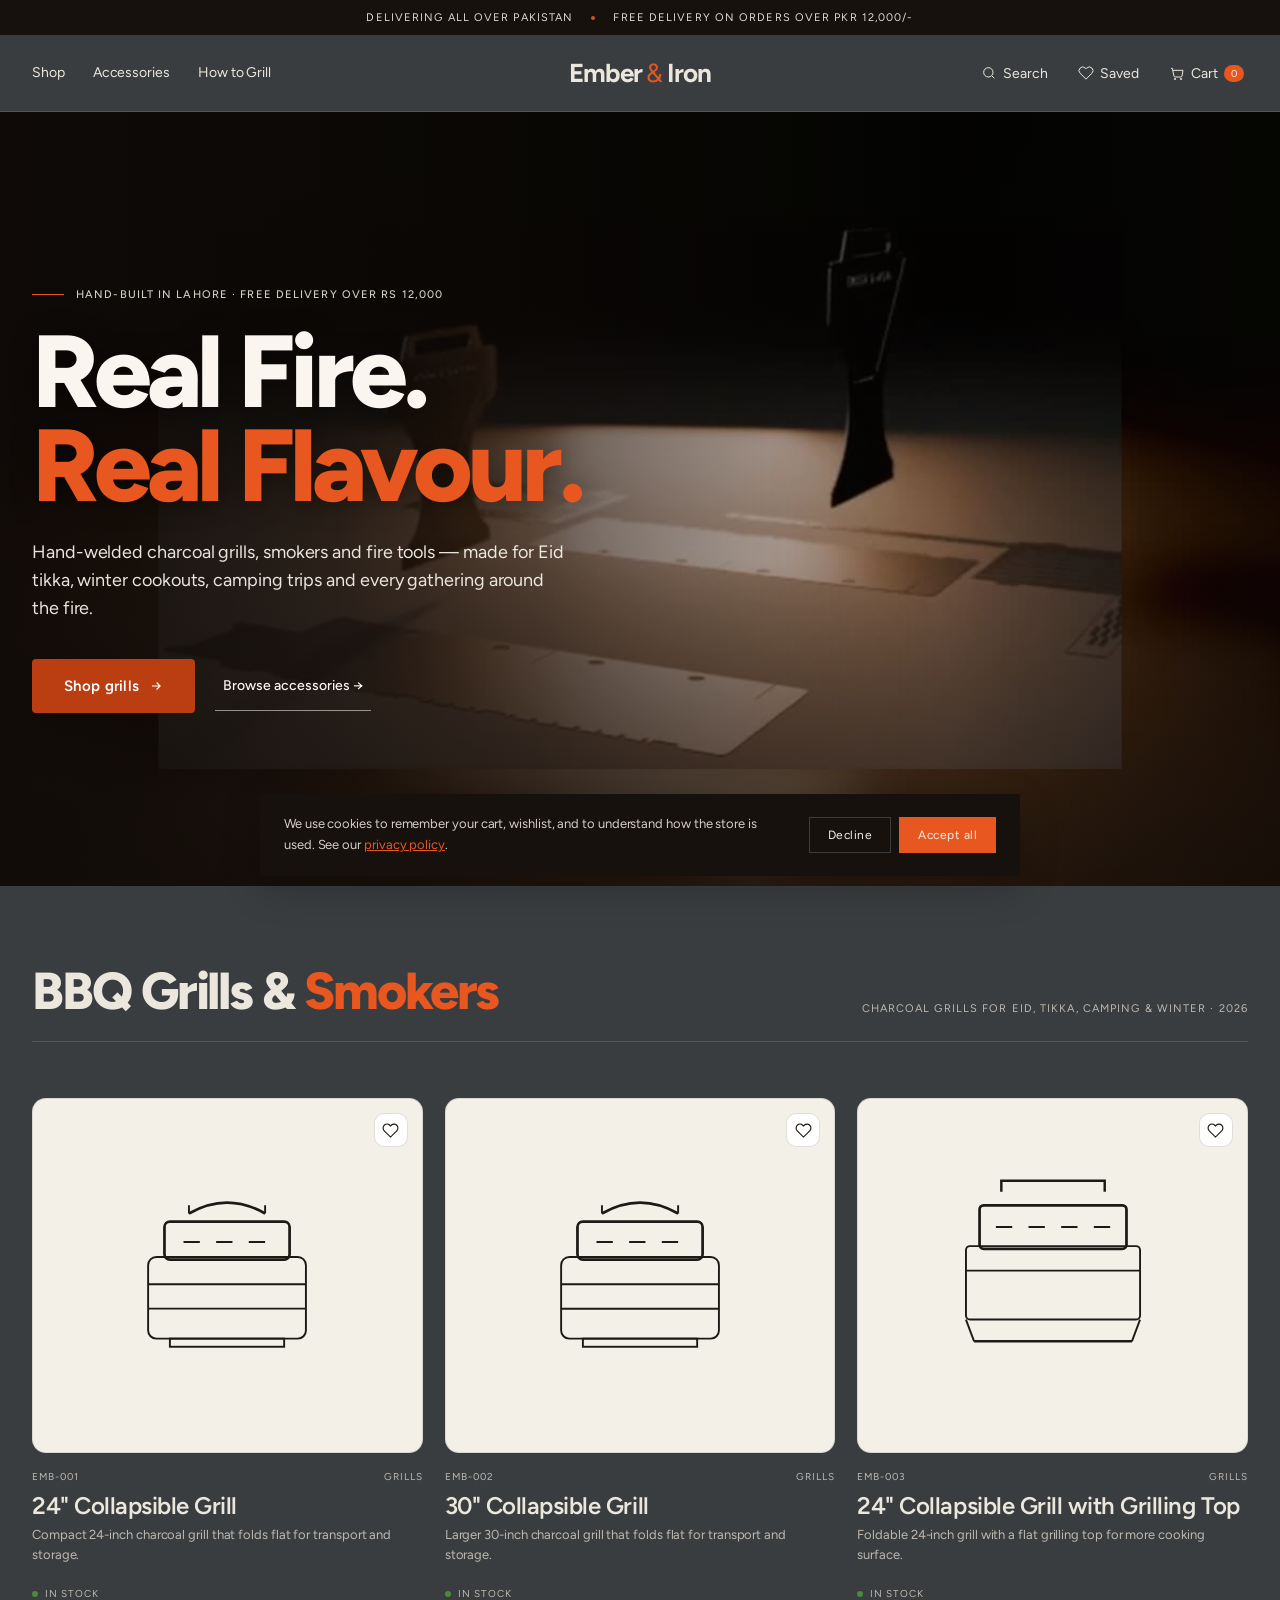
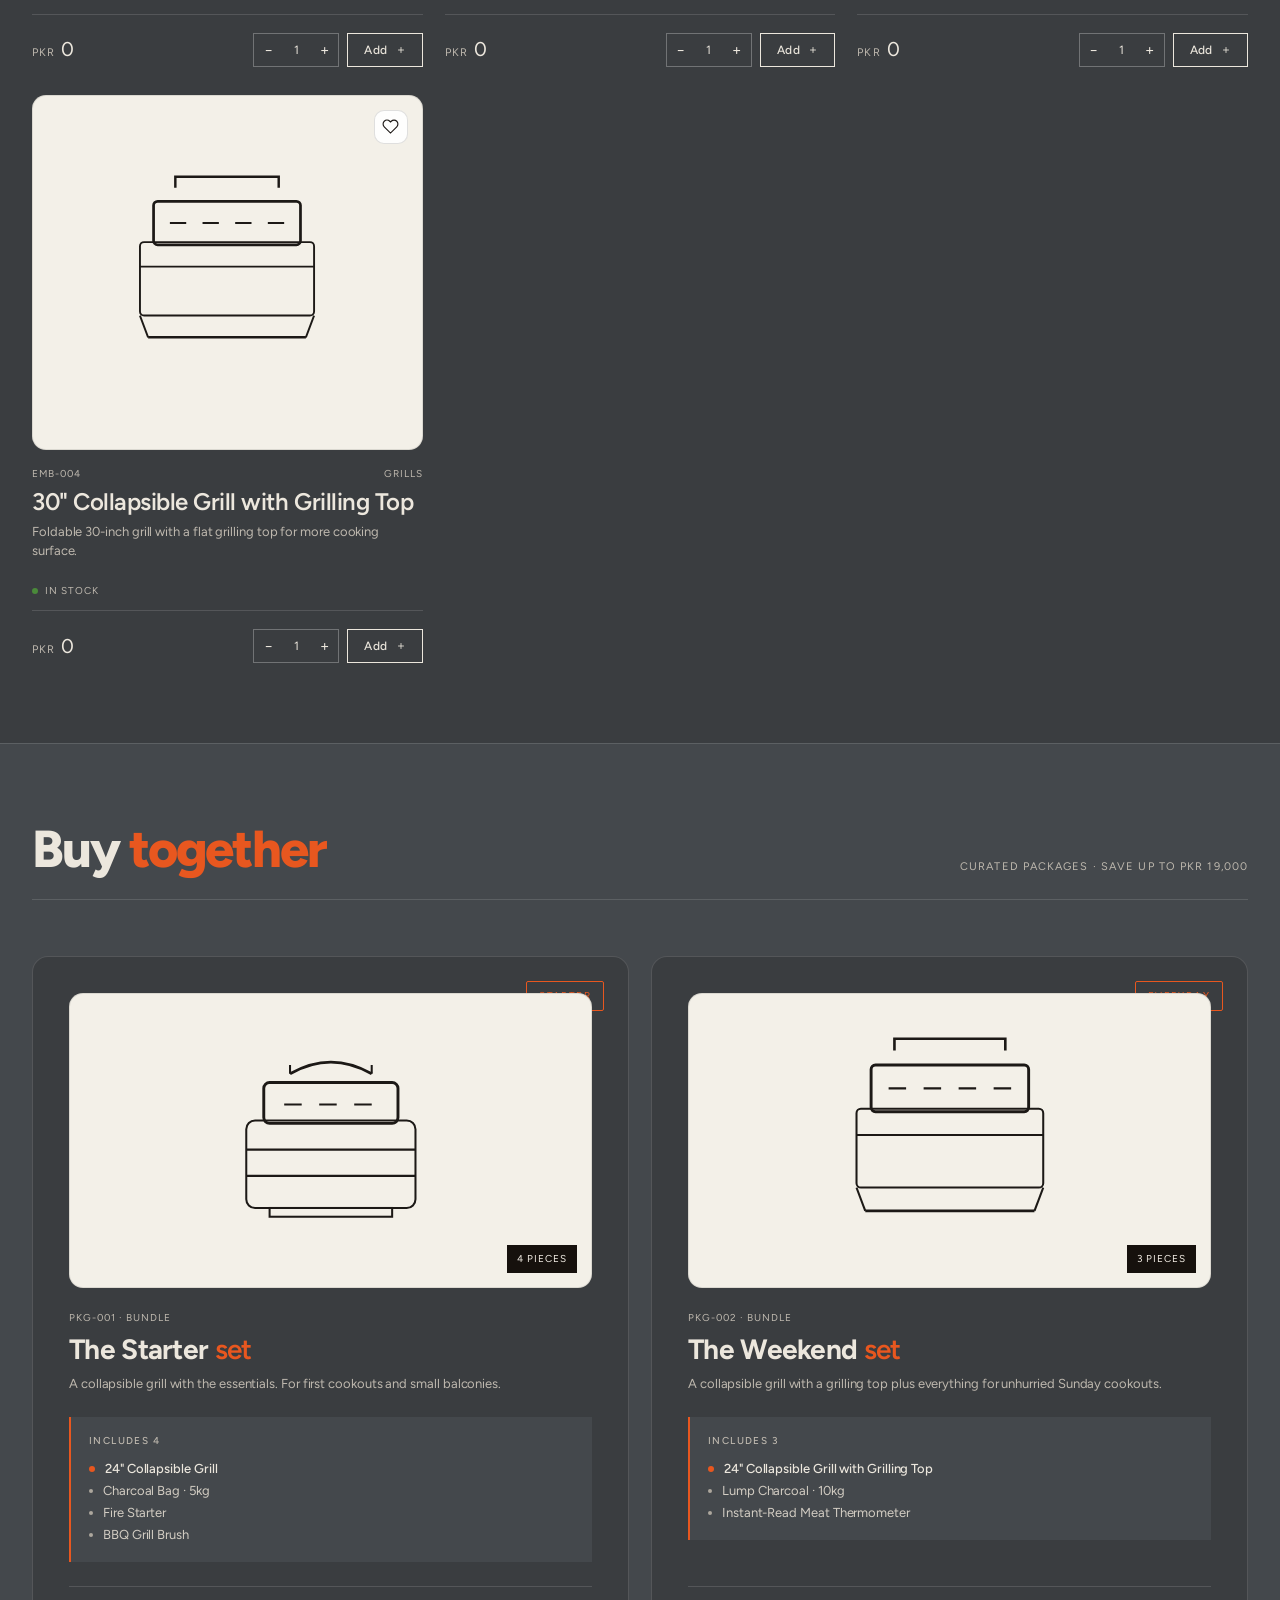
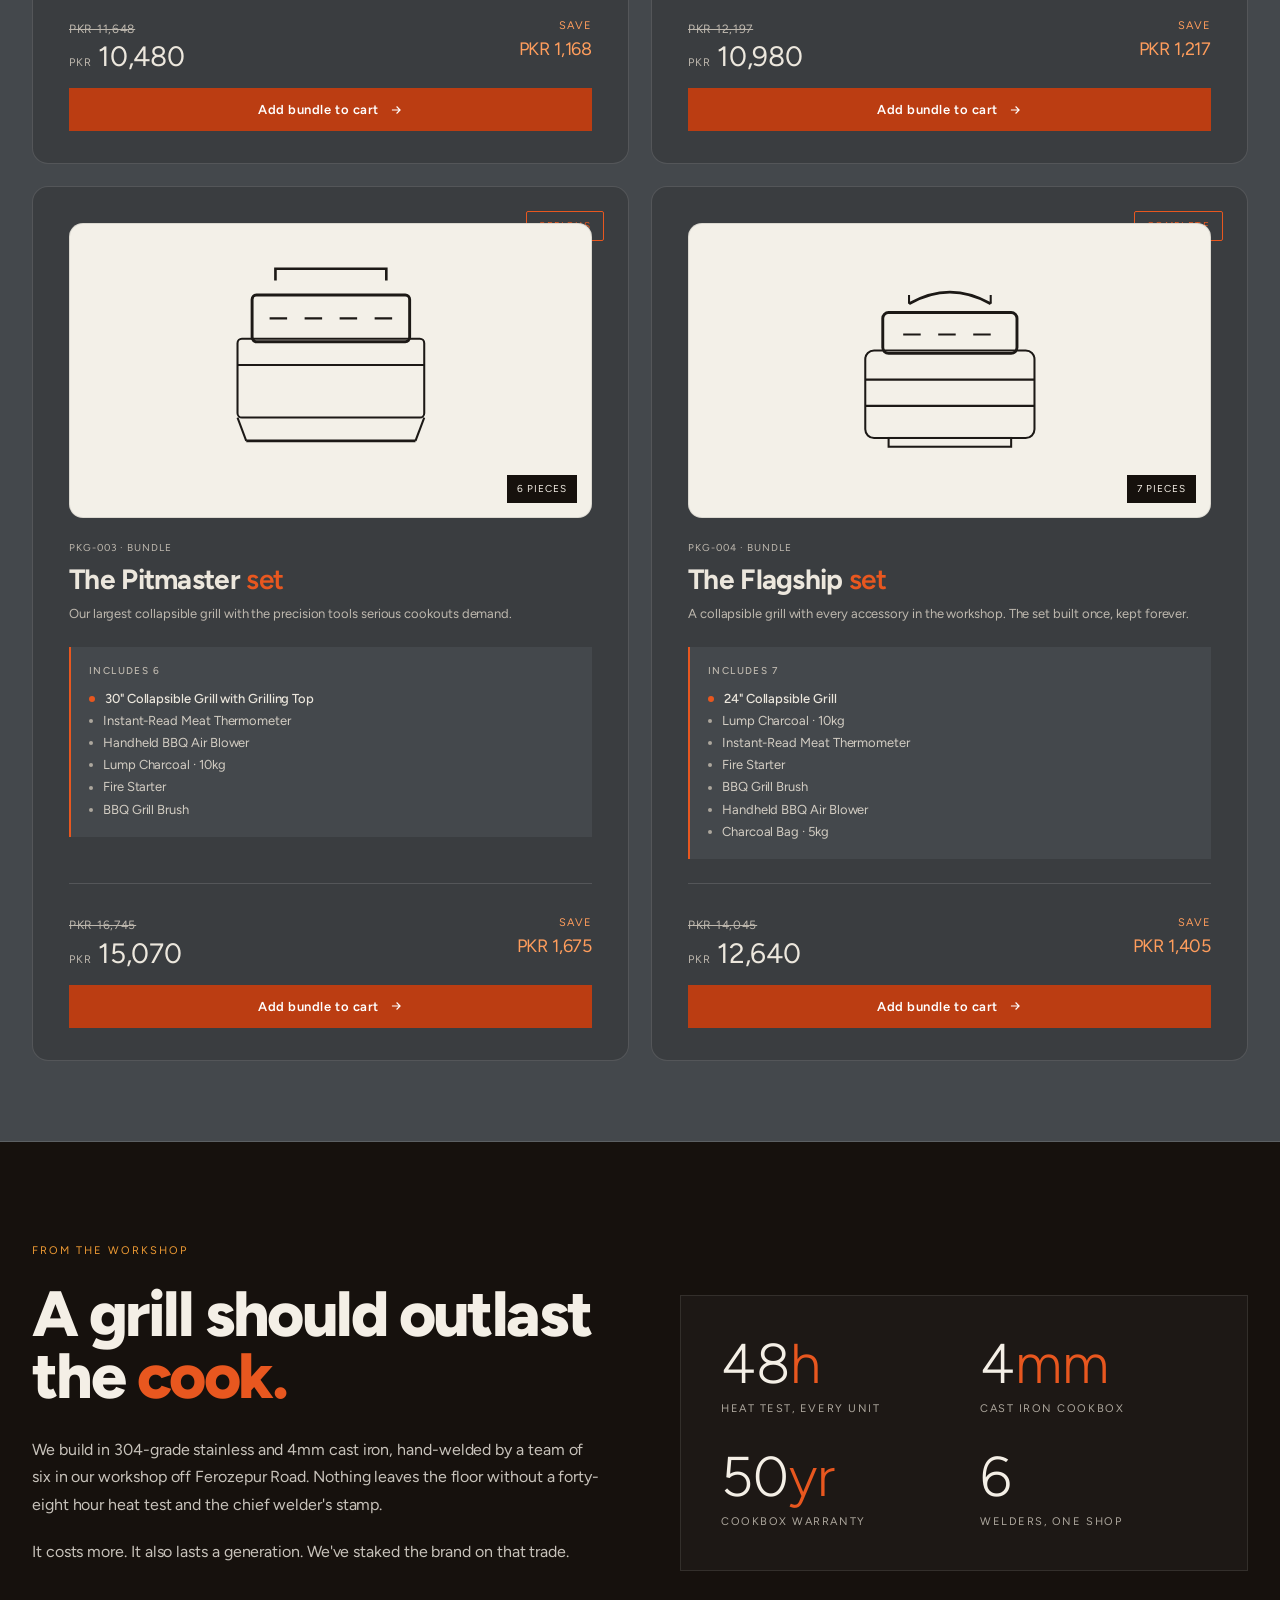
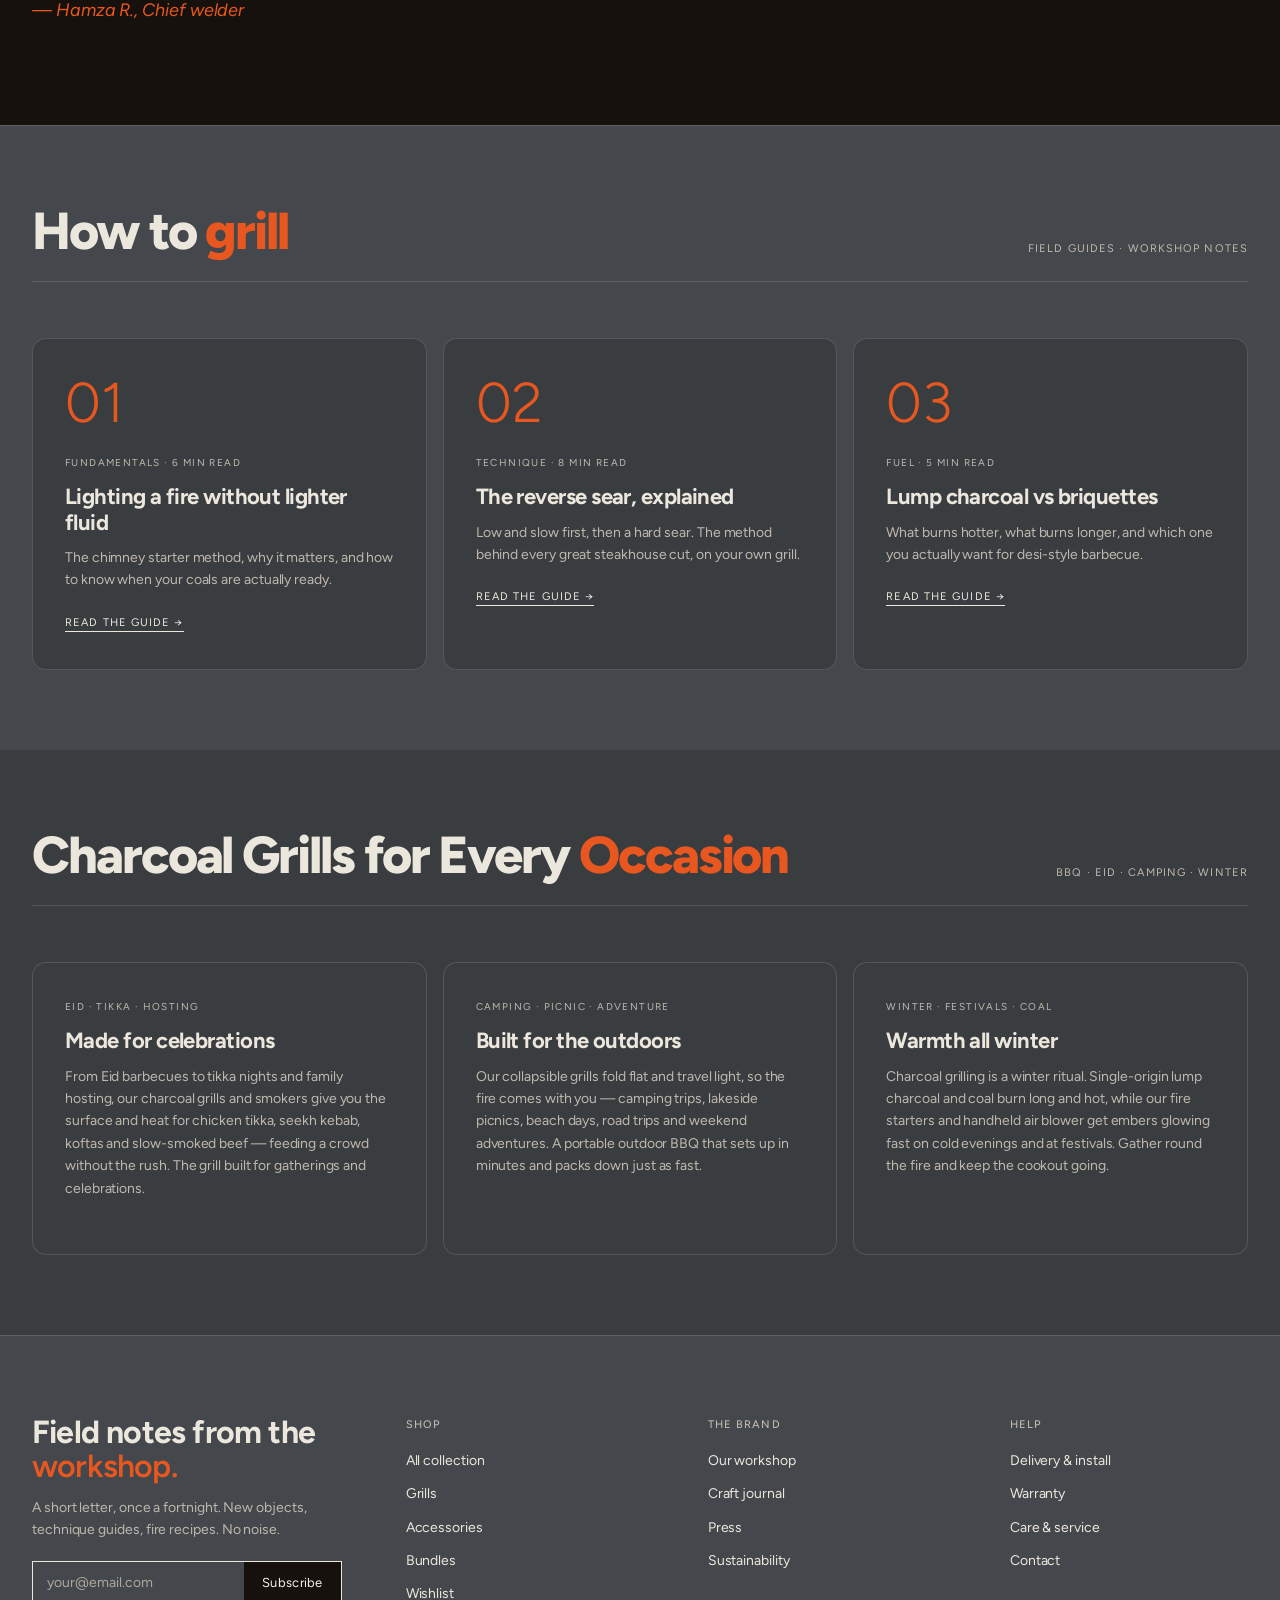
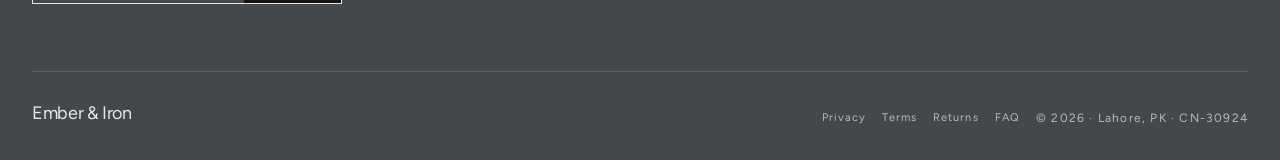
==== index.html @ 0fe7caa7 "Product gallery + motion layer: hero ember drift, scroll reveals, PDP multi-photo swipe/nav Mirrors " ====
<!DOCTYPE html>
<!-- ============================================================ -->
<!-- Ember & Iron storefront — VERSION 2  (active development)     -->
<!-- Version 1 frozen snapshot archived in /version-1/            -->
<!-- ============================================================ -->
<html lang="en">
<head>
<meta charset="UTF-8">
<meta name="viewport" content="width=device-width, initial-scale=1.0">
<title>BBQ Grills, Smokers & Charcoal in Pakistan | Ember &amp; Iron</title>
<meta name="description" content="Shop hand-built BBQ grills, smokers, charcoal and fire tools in Pakistan. Perfect for Eid tikka, chicken BBQ, winter cookouts, camping, picnics, festivals and outdoor hosting. Free delivery over Rs 12,000.">
<meta name="keywords" content="BBQ grills Pakistan, charcoal grill, smokers, coal, camping grill, outdoor cooking, picnic BBQ, adventure, Eid BBQ, chicken tikka grill, festival grill, celebrations, hosting, winter BBQ, portable collapsible grill, fire tools, grilling accessories, fire starter, lump charcoal">
<meta name="robots" content="index, follow, max-image-preview:large, max-snippet:-1">
<meta name="geo.region" content="PK">
<meta name="geo.placename" content="Lahore, Karachi, Islamabad">
<meta name="theme-color" content="#D64E1E">
<link rel="canonical" href="https://emberandiron.pk/">

<!-- Open Graph / Facebook -->
<meta property="og:type" content="website">
<meta property="og:site_name" content="Ember & Iron">
<meta property="og:title" content="BBQ Grills, Smokers &amp; Charcoal in Pakistan | Ember &amp; Iron">
<meta property="og:description" content="Hand-built BBQ grills, smokers & charcoal for Eid tikka, camping, picnics, winter cookouts and outdoor hosting across Pakistan.">
<meta property="og:url" content="https://emberandiron.pk/">
<meta property="og:locale" content="en_PK">
<meta property="og:image" content="https://emberandiron.pk/og-image.jpg">

<!-- Twitter -->
<meta name="twitter:card" content="summary_large_image">
<meta name="twitter:title" content="BBQ Grills, Smokers &amp; Charcoal — Ember &amp; Iron Pakistan">
<meta name="twitter:description" content="Charcoal grills, smokers & fire tools for Eid, tikka, camping, picnics & winter BBQ. Free delivery over Rs 12,000.">
<meta name="twitter:image" content="https://emberandiron.pk/og-image.jpg">

<!-- Favicon (inline SVG flame mark) -->
<link rel="icon" type="image/svg+xml" href="data:image/svg+xml;utf8,<svg xmlns='http://www.w3.org/2000/svg' viewBox='0 0 32 32'><rect width='32' height='32' fill='%231C1714'/><path d='M16 5 C 12 11 10 14 10 18 a 6 6 0 0 0 12 0 c 0 -3 -2 -6 -6 -13 z' fill='%23D64E1E'/><circle cx='16' cy='20' r='2.4' fill='%23F7F2E9'/></svg>">

<!-- Structured data: Organization/Store + WebSite + Product catalog + FAQ -->
<script type="application/ld+json">
{
  "@context": "https://schema.org",
  "@graph": [
    {
      "@type": [
        "Organization",
        "Store"
      ],
      "@id": "https://emberandiron.pk/#org",
      "name": "Ember & Iron",
      "url": "https://emberandiron.pk/",
      "logo": "https://emberandiron.pk/logo.png",
      "image": "https://emberandiron.pk/og-image.jpg",
      "description": "Hand-built BBQ grills, smokers, charcoal and fire tools for Eid tikka, camping, picnics, winter cookouts and outdoor hosting across Pakistan.",
      "slogan": "Fire, built for generations.",
      "address": {
        "@type": "PostalAddress",
        "addressLocality": "Lahore",
        "addressRegion": "Punjab",
        "addressCountry": "PK"
      },
      "areaServed": [
        {
          "@type": "Country",
          "name": "Pakistan"
        },
        {
          "@type": "City",
          "name": "Lahore"
        },
        {
          "@type": "City",
          "name": "Karachi"
        },
        {
          "@type": "City",
          "name": "Islamabad"
        }
      ],
      "knowsAbout": [
        "BBQ grills",
        "charcoal",
        "smokers",
        "camping",
        "outdoor cooking",
        "picnic",
        "Eid",
        "tikka",
        "chicken BBQ",
        "winter grilling",
        "fire tools"
      ],
      "contactPoint": {
        "@type": "ContactPoint",
        "contactType": "customer service",
        "areaServed": "PK",
        "availableLanguage": [
          "en",
          "ur"
        ],
        "email": "hello@emberandiron.pk"
      },
      "sameAs": [
        "https://www.instagram.com/emberandiron",
        "https://www.facebook.com/emberandiron"
      ]
    },
    {
      "@type": "WebSite",
      "@id": "https://emberandiron.pk/#website",
      "url": "https://emberandiron.pk/",
      "name": "Ember & Iron",
      "description": "BBQ grills, smokers, charcoal and grilling accessories in Pakistan.",
      "inLanguage": "en-PK",
      "publisher": {
        "@id": "https://emberandiron.pk/#org"
      },
      "potentialAction": {
        "@type": "SearchAction",
        "target": "https://emberandiron.pk/?q={search_term_string}",
        "query-input": "required name=search_term_string"
      }
    },
    {
      "@type": "ItemList",
      "@id": "https://emberandiron.pk/#catalog",
      "name": "BBQ Grills, Smokers & Charcoal Accessories",
      "numberOfItems": 11,
      "itemListElement": [
        {
          "@type": "ListItem",
          "position": 1,
          "item": {
            "@type": "Product",
            "@id": "https://emberandiron.pk/products/24-collapsible-grill#product",
            "name": "24\" Collapsible Grill",
            "sku": "EMB-001",
            "description": "Built for weekends that start with charcoal and end with stories. The 24\" Collapsible Grill is the most portable grill in the Ember & Iron collection.",
            "brand": {
              "@type": "Brand",
              "name": "Ember & Iron"
            },
            "category": "BBQ Grills",
            "url": "https://emberandiron.pk/products/24-collapsible-grill",
            "offers": {
              "@type": "Offer",
              "price": "8499",
              "priceCurrency": "PKR",
              "availability": "https://schema.org/InStock",
              "itemCondition": "https://schema.org/NewCondition",
              "url": "https://emberandiron.pk/products/24-collapsible-grill"
            }
          }
        },
        {
          "@type": "ListItem",
          "position": 2,
          "item": {
            "@type": "Product",
            "@id": "https://emberandiron.pk/products/30-collapsible-grill#product",
            "name": "30\" Collapsible Grill",
            "sku": "EMB-002",
            "description": "The 30\" Collapsible Grill offers the same workshop-built durability as our compact model, with a larger cooking surface designed for family gatherings, rooftop cookouts, and Eid celebrations.",
            "brand": {
              "@type": "Brand",
              "name": "Ember & Iron"
            },
            "category": "BBQ Grills",
            "url": "https://emberandiron.pk/products/30-collapsible-grill",
            "offers": {
              "@type": "Offer",
              "price": "9999",
              "priceCurrency": "PKR",
              "availability": "https://schema.org/InStock",
              "itemCondition": "https://schema.org/NewCondition",
              "url": "https://emberandiron.pk/products/30-collapsible-grill"
            }
          }
        },
        {
          "@type": "ListItem",
          "position": 3,
          "item": {
            "@type": "Product",
            "@id": "https://emberandiron.pk/products/24-collapsible-grill-with-grilling-top#product",
            "name": "24\" Collapsible Grill with Grilling Top",
            "sku": "EMB-003",
            "description": "The versatility of a grill. The functionality of a steel griddle. Designed for cooks who want more than traditional grilling, the 24\" Collapsible Grill with Grilling Top replaces the standard grate with a solid steel cooking surface that unlocks a wider range of outdoor cooking p…",
            "brand": {
              "@type": "Brand",
              "name": "Ember & Iron"
            },
            "category": "BBQ Grills",
            "url": "https://emberandiron.pk/products/24-collapsible-grill-with-grilling-top",
            "offers": {
              "@type": "Offer",
              "price": "10999",
              "priceCurrency": "PKR",
              "availability": "https://schema.org/InStock",
              "itemCondition": "https://schema.org/NewCondition",
              "url": "https://emberandiron.pk/products/24-collapsible-grill-with-grilling-top"
            }
          }
        },
        {
          "@type": "ListItem",
          "position": 4,
          "item": {
            "@type": "Product",
            "@id": "https://emberandiron.pk/products/30-collapsible-grill-with-grilling-top#product",
            "name": "30\" Collapsible Grill with Grilling Top",
            "sku": "EMB-004",
            "description": "he 30\" Collapsible Grill with Grilling Top combines a generous cooking surface with the versatility of a full steel griddle, making it the ultimate choice for serious hosts and outdoor cooks.",
            "brand": {
              "@type": "Brand",
              "name": "Ember & Iron"
            },
            "category": "BBQ Grills",
            "url": "https://emberandiron.pk/products/30-collapsible-grill-with-grilling-top",
            "offers": {
              "@type": "Offer",
              "price": "12999",
              "priceCurrency": "PKR",
              "availability": "https://schema.org/InStock",
              "itemCondition": "https://schema.org/NewCondition",
              "url": "https://emberandiron.pk/products/30-collapsible-grill-with-grilling-top"
            }
          }
        },
        {
          "@type": "ListItem",
          "position": 5,
          "item": {
            "@type": "Product",
            "@id": "https://emberandiron.pk/products/lump-charcoal-10kg#product",
            "name": "Lump Charcoal · 5kg",
            "sku": "EMB-010",
            "description": "Ember & Iron Lump Charcoal is selected for cooks who care about heat, control, and flavour. It lights reliably, burns cleanly, and delivers the steady, high-heat performance serious grilling needs. No fillers. No unnecessary additives.",
            "brand": {
              "@type": "Brand",
              "name": "Ember & Iron"
            },
            "category": "BBQ Accessories",
            "image": "https://cdn.shopify.com/s/files/1/0832/3498/0059/files/9228085797105354232_677cdeaf-91f3-4c16-8044-0c16a4dc661f.jpg?v=1780958038",
            "url": "https://emberandiron.pk/products/lump-charcoal-10kg",
            "offers": {
              "@type": "Offer",
              "price": "499",
              "priceCurrency": "PKR",
              "availability": "https://schema.org/InStock",
              "itemCondition": "https://schema.org/NewCondition",
              "url": "https://emberandiron.pk/products/lump-charcoal-10kg"
            }
          }
        },
        {
          "@type": "ListItem",
          "position": 6,
          "item": {
            "@type": "Product",
            "@id": "https://emberandiron.pk/products/instant-read-meat-thermometer#product",
            "name": "Instant-Read Meat Thermometer",
            "sku": "EMB-011",
            "description": "he Ember & Iron Instant-Read Meat Thermometer gives you fast, accurate temperature readings so you can cook with confidence. From juicy chicken to perfectly done steaks and kebabs, it helps you control doneness without cutting into the food or losing heat from the grill.",
            "brand": {
              "@type": "Brand",
              "name": "Ember & Iron"
            },
            "category": "BBQ Accessories",
            "image": "https://cdn.shopify.com/s/files/1/0832/3498/0059/files/zeeshan-local-electronics-kitchen-home-appliances-kitchen-appliances-digital-meat-thermometer-7054415593601_1024x_5d989b00-417c-447a-89f8-45e366c4a8cd.webp?v=1780957836",
            "url": "https://emberandiron.pk/products/instant-read-meat-thermometer",
            "offers": {
              "@type": "Offer",
              "price": "699",
              "priceCurrency": "PKR",
              "availability": "https://schema.org/InStock",
              "itemCondition": "https://schema.org/NewCondition",
              "url": "https://emberandiron.pk/products/instant-read-meat-thermometer"
            }
          }
        },
        {
          "@type": "ListItem",
          "position": 7,
          "item": {
            "@type": "Product",
            "@id": "https://emberandiron.pk/products/fire-starter#product",
            "name": "Fire Starter",
            "sku": "EMB-013",
            "description": "Natural wood-wool and wax fire-starter cubes.",
            "brand": {
              "@type": "Brand",
              "name": "Ember & Iron"
            },
            "category": "BBQ Accessories",
            "url": "https://emberandiron.pk/products/fire-starter",
            "offers": {
              "@type": "Offer",
              "price": "850",
              "priceCurrency": "PKR",
              "availability": "https://schema.org/InStock",
              "itemCondition": "https://schema.org/NewCondition",
              "url": "https://emberandiron.pk/products/fire-starter"
            }
          }
        },
        {
          "@type": "ListItem",
          "position": 8,
          "item": {
            "@type": "Product",
            "@id": "https://emberandiron.pk/products/bbq-grill-brush#product",
            "name": "BBQ Grill Brush",
            "sku": "EMB-016",
            "description": "The Ember & Iron BBQ Grill Brush is made for cooks who like to keep flavour moving across the grill. Its cotton head soaks oil well, while the wooden handle gives you a comfortable, practical grip during longer cooking sessions.",
            "brand": {
              "@type": "Brand",
              "name": "Ember & Iron"
            },
            "category": "BBQ Accessories",
            "image": "https://cdn.shopify.com/s/files/1/0832/3498/0059/files/images.jpg?v=1780957407",
            "url": "https://emberandiron.pk/products/bbq-grill-brush",
            "offers": {
              "@type": "Offer",
              "price": "499",
              "priceCurrency": "PKR",
              "availability": "https://schema.org/InStock",
              "itemCondition": "https://schema.org/NewCondition",
              "url": "https://emberandiron.pk/products/bbq-grill-brush"
            }
          }
        },
        {
          "@type": "ListItem",
          "position": 9,
          "item": {
            "@type": "Product",
            "@id": "https://emberandiron.pk/products/handheld-bbq-air-blower#product",
            "name": "Handheld BBQ Air Blower",
            "sku": "EMB-018",
            "description": "The Ember & Iron Handheld BBQ Air Blower is a simple but highly useful tool for charcoal cooking. It helps increase airflow where you need it, making it easier to build heat, revive embers, and maintain a stronger fire during the cook.",
            "brand": {
              "@type": "Brand",
              "name": "Ember & Iron"
            },
            "category": "BBQ Accessories",
            "image": "https://cdn.shopify.com/s/files/1/0832/3498/0059/files/download_5.jpg?v=1780957074",
            "url": "https://emberandiron.pk/products/handheld-bbq-air-blower",
            "offers": {
              "@type": "Offer",
              "price": "1199",
              "priceCurrency": "PKR",
              "availability": "https://schema.org/InStock",
              "itemCondition": "https://schema.org/NewCondition",
              "url": "https://emberandiron.pk/products/handheld-bbq-air-blower"
            }
          }
        },
        {
          "@type": "ListItem",
          "position": 10,
          "item": {
            "@type": "Product",
            "@id": "https://emberandiron.pk/products/charcoal-bag-5kg#product",
            "name": "Charcoal Bag · 1.5kg",
            "sku": "EMB-019",
            "description": "Ember & Iron Lump Charcoal is selected for cooks who care about heat, control, and flavour. It lights reliably, burns cleanly, and delivers the steady, high-heat performance serious grilling needs. No fillers. No unnecessary additives.",
            "brand": {
              "@type": "Brand",
              "name": "Ember & Iron"
            },
            "category": "BBQ Accessories",
            "image": "https://cdn.shopify.com/s/files/1/0832/3498/0059/files/9228085797105354232.jpg?v=1780953269",
            "url": "https://emberandiron.pk/products/charcoal-bag-5kg",
            "offers": {
              "@type": "Offer",
              "price": "1800",
              "priceCurrency": "PKR",
              "availability": "https://schema.org/InStock",
              "itemCondition": "https://schema.org/NewCondition",
              "url": "https://emberandiron.pk/products/charcoal-bag-5kg"
            }
          }
        },
        {
          "@type": "ListItem",
          "position": 11,
          "item": {
            "@type": "Product",
            "@id": "https://emberandiron.pk/products/brass-cleaning-brush#product",
            "name": "Brass Cleaning Brush",
            "sku": "EMB-020",
            "description": "Solid brass-bristle brush for deep-cleaning grates, burners and cast iron.",
            "brand": {
              "@type": "Brand",
              "name": "Ember & Iron"
            },
            "category": "BBQ Accessories",
            "image": "https://cdn.shopify.com/s/files/1/0832/3498/0059/files/image.avif?v=1780952257",
            "url": "https://emberandiron.pk/products/brass-cleaning-brush",
            "offers": {
              "@type": "Offer",
              "price": "1800",
              "priceCurrency": "PKR",
              "availability": "https://schema.org/InStock",
              "itemCondition": "https://schema.org/NewCondition",
              "url": "https://emberandiron.pk/products/brass-cleaning-brush"
            }
          }
        }
      ]
    },
    {
      "@type": "FAQPage",
      "@id": "https://emberandiron.pk/#faq",
      "mainEntity": [
        {
          "@type": "Question",
          "name": "Do you deliver BBQ grills, charcoal and smokers across Pakistan?",
          "acceptedAnswer": {
            "@type": "Answer",
            "text": "Yes — we deliver grills, smokers, charcoal and accessories across Pakistan, with free delivery in Lahore, Karachi and Islamabad on orders over Rs 12,000."
          }
        },
        {
          "@type": "Question",
          "name": "Which grill is best for Eid, tikka parties and hosting?",
          "acceptedAnswer": {
            "@type": "Answer",
            "text": "For Eid, tikka nights, festivals and hosting, our 30-inch collapsible grills with a grilling top give you the most cooking surface for chicken, koftas and beef tikka."
          }
        },
        {
          "@type": "Question",
          "name": "Are your grills good for camping, picnics and outdoor adventures?",
          "acceptedAnswer": {
            "@type": "Answer",
            "text": "Absolutely. Our collapsible charcoal grills fold flat and are light enough to carry for camping, picnics, beach trips and outdoor adventures."
          }
        },
        {
          "@type": "Question",
          "name": "What charcoal or coal do you recommend for BBQ?",
          "acceptedAnswer": {
            "@type": "Answer",
            "text": "We recommend our single-origin acacia lump charcoal for a clean, long, hot burn — perfect for BBQ, chicken tikka and low-and-slow smoking."
          }
        },
        {
          "@type": "Question",
          "name": "Can I use a charcoal grill in winter?",
          "acceptedAnswer": {
            "@type": "Answer",
            "text": "Yes — charcoal grilling is a winter favourite for warm gatherings. Our fire starters and handheld air blower get coals glowing fast even on cold evenings."
          }
        },
        {
          "@type": "Question",
          "name": "Do your grills and smokers come with a warranty?",
          "acceptedAnswer": {
            "@type": "Answer",
            "text": "Every hand-built cookbox carries a lifetime warranty against burn-through, and accessories carry a 1-year warranty."
          }
        }
      ]
    }
  ]
}
</script>

<link rel="preconnect" href="https://fonts.googleapis.com">
<link rel="preconnect" href="https://fonts.gstatic.com" crossorigin>
<link href="https://fonts.googleapis.com/css2?family=Figtree:wght@300;400;500;600;700;800;900&display=swap" rel="stylesheet">
<style>
  :root {
    --paper: #3A3D40;          /* cast-iron steel page */
    --paper-light: #44484C;    /* raised steel surfaces (cards, inputs, summary) */
    --media: #F3F0E8;          /* light tiles for product art + photos */
    --ink: #ECE7DD;            /* foreground text — warm off-white */
    --ink-soft: #D3CDC3;
    --muted: #BEB8AE;
    --muted-soft: #ADA79D;
    --solid: #16110D;          /* charcoal — solid dark elements/buttons */
    --on-dark: #F4EFE6;        /* light text on dark elements */
    --ember: #E8571F;          /* glowing ember accent (brighter for steel) */
    --ember-deep: #BB3D12;
    --amber: #EE9A33;
    --forest: #16110D;         /* charcoal slabs (announce, editorial, footer accents) */
    --line: rgba(255, 255, 255, 0.13);
    --line-strong: rgba(255, 255, 255, 0.28);
  }

  * { box-sizing: border-box; margin: 0; padding: 0; }

  html { scroll-behavior: smooth; }

  body {
    background: var(--paper);
    color: var(--ink);
    font-family: 'Figtree', sans-serif;
    font-size: 15px;
    line-height: 1.55;
    -webkit-font-smoothing: antialiased;
    overflow-x: hidden;
  }

  .serif { font-family: 'Figtree', sans-serif; }
  .mono { font-family: 'Figtree', sans-serif; }
  .sr-only { position: absolute; width: 1px; height: 1px; padding: 0; margin: -1px; overflow: hidden; clip: rect(0,0,0,0); white-space: nowrap; border: 0; }

  /* ---------- Announcement bar ---------- */
  .announce {
    background: var(--solid);
    color: var(--on-dark);
    font-family: 'Figtree', sans-serif;
    font-size: 11px;
    letter-spacing: 0.12em;
    text-transform: uppercase;
    padding: 9px 0;
    text-align: center;
  }
  .announce span { opacity: 0.9; }
  .announce .dot { display: inline-block; width: 4px; height: 4px; background: var(--ember); border-radius: 50%; vertical-align: middle; margin: 0 14px; }

  /* ---------- Header ---------- */
  header {
    border-bottom: 1px solid var(--line);
    position: sticky; top: 0; z-index: 50;
    background: var(--paper);
  }
  .header-inner {
    max-width: 1320px;
    margin: 0 auto;
    padding: 18px 32px;
    display: grid;
    grid-template-columns: 1fr auto 1fr;
    align-items: center;
    gap: 24px;
  }
  nav.primary { display: flex; gap: 28px; font-size: 14px; }
  nav.primary a { color: var(--ink); text-decoration: none; transition: color 0.2s; }
  nav.primary a:hover { color: var(--ember); }
  .logo {
    font-family: 'Figtree', sans-serif;
    font-weight: 500;
    font-size: 26px;
    letter-spacing: -0.02em;
    text-align: center;
    font-variation-settings: "SOFT" 30, "opsz" 144;
    cursor: pointer;
    transition: color 0.2s;
    user-select: none;
  }
  .logo:hover .ampersand { color: var(--ink); }
  .logo:hover { color: var(--ink); }
  .logo .ampersand { color: var(--ember); font-style: italic; font-weight: 300; }
  .header-tools {
    display: flex;
    justify-content: flex-end;
    align-items: center;
    gap: 22px;
    font-size: 14px;
  }
  .header-tools button {
    background: none; border: none; cursor: pointer;
    font-family: inherit; font-size: 14px; color: var(--ink);
    display: flex; align-items: center; gap: 6px;
    padding: 4px;
  }
  .header-tools button:hover { color: var(--ember); }
  .cart-btn .count {
    background: var(--ember);
    color: var(--on-dark);
    font-family: 'Figtree', sans-serif;
    font-size: 10px;
    padding: 2px 6px;
    border-radius: 10px;
    min-width: 20px;
    text-align: center;
    transition: transform 0.2s;
  }
  .cart-btn .count.pulse { animation: pulse 0.4s ease; }
  @keyframes pulse { 0%, 100% { transform: scale(1); } 50% { transform: scale(1.3); } }

  /* ---------- Hero ---------- */
  .hero {
    max-width: 1320px;
    margin: 0 auto;
    padding: 80px 32px 100px;
    display: grid;
    grid-template-columns: 1.05fr 1fr;
    gap: 64px;
    align-items: center;
    position: relative;
  }
  .hero-eyebrow {
    font-family: 'Figtree', sans-serif;
    font-size: 11px;
    letter-spacing: 0.18em;
    text-transform: uppercase;
    color: var(--muted);
    margin-bottom: 28px;
    display: flex; align-items: center; gap: 12px;
  }
  .hero-eyebrow::before { content: ''; width: 32px; height: 1px; background: var(--ember); }
  .hero h1 {
    font-family: 'Figtree', sans-serif;
    font-weight: 300;
    font-size: clamp(48px, 7vw, 92px);
    line-height: 0.96;
    letter-spacing: -0.035em;
    margin-bottom: 32px;
    font-variation-settings: "SOFT" 50, "opsz" 144;
  }
  .hero h1 em {
    font-style: italic;
    font-weight: 400;
    color: var(--ember);
    font-variation-settings: "SOFT" 100, "opsz" 144;
  }
  .hero-sub {
    font-size: 17px;
    line-height: 1.6;
    color: var(--ink-soft);
    max-width: 480px;
    margin-bottom: 40px;
  }
  .hero-actions { display: flex; gap: 16px; align-items: center; }
  .btn-primary {
    background: var(--solid);
    color: var(--on-dark);
    border: none;
    padding: 16px 28px;
    font-family: inherit;
    font-size: 14px;
    letter-spacing: 0.02em;
    cursor: pointer;
    display: inline-flex;
    align-items: center;
    gap: 10px;
    transition: background 0.2s, transform 0.1s;
  }
  .btn-primary:hover { background: var(--ember-deep); }
  .btn-primary:active { transform: scale(0.98); }
  .btn-primary svg { transition: transform 0.2s; }
  .btn-primary:hover svg { transform: translateX(3px); }
  .btn-text {
    background: none; border: none; cursor: pointer;
    font-family: inherit; font-size: 14px;
    color: var(--ink); padding: 16px 8px;
    border-bottom: 1px solid var(--ink);
    transition: color 0.2s, border-color 0.2s;
  }
  .btn-text:hover { color: var(--ember); border-color: var(--ember); }

  .hero-visual {
    aspect-ratio: 4/5;
    background: var(--paper-light);
    border: 1px solid var(--line);
    position: relative;
    display: flex;
    align-items: center;
    justify-content: center;
    overflow: hidden;
  }
  .hero-visual svg.product-art { width: 78%; height: auto; }
  .hero-visual .specs {
    position: absolute;
    bottom: 24px;
    left: 24px;
    right: 24px;
    display: flex;
    justify-content: space-between;
    font-family: 'Figtree', sans-serif;
    font-size: 10px;
    letter-spacing: 0.1em;
    color: var(--muted);
    text-transform: uppercase;
    padding-top: 16px;
    border-top: 1px solid var(--line);
  }
  .hero-visual .tag {
    position: absolute;
    top: 24px;
    left: 24px;
    font-family: 'Figtree', sans-serif;
    font-size: 10px;
    letter-spacing: 0.14em;
    text-transform: uppercase;
    color: var(--ember);
    display: flex; align-items: center; gap: 8px;
  }
  .hero-visual .tag::before { content: ''; width: 6px; height: 6px; background: var(--ember); border-radius: 50%; animation: blink 2s infinite; }
  @keyframes blink { 0%, 100% { opacity: 1; } 50% { opacity: 0.4; } }

  /* ---------- Section common ---------- */
  section.module { padding: 80px 32px; }
  .module-inner { max-width: 1320px; margin: 0 auto; }
  .module-head {
    display: flex;
    justify-content: space-between;
    align-items: end;
    margin-bottom: 56px;
    border-bottom: 1px solid var(--line);
    padding-bottom: 24px;
  }
  .module-head h2 {
    font-family: 'Figtree', sans-serif;
    font-weight: 300;
    font-size: clamp(32px, 4.2vw, 52px);
    line-height: 1;
    letter-spacing: -0.025em;
    font-variation-settings: "SOFT" 40, "opsz" 144;
  }
  .module-head h2 em { font-style: italic; color: var(--ember); font-weight: 400; }
  .module-head .meta {
    font-family: 'Figtree', sans-serif;
    font-size: 11px;
    letter-spacing: 0.14em;
    text-transform: uppercase;
    color: var(--muted);
  }

  /* ---------- Category strip ---------- */
  .categories {
    background: var(--paper-light);
    border-block: 1px solid var(--line);
  }
  .cat-grid {
    max-width: 1320px;
    margin: 0 auto;
    padding: 28px 32px;
    display: flex;
    gap: 8px;
    overflow-x: auto;
    flex-wrap: wrap;
  }
  .cat-btn {
    background: transparent;
    border: 1px solid var(--line-strong);
    padding: 10px 18px;
    cursor: pointer;
    font-family: inherit;
    font-size: 13px;
    color: var(--ink);
    transition: all 0.15s;
    white-space: nowrap;
    display: flex; align-items: center; gap: 10px;
  }
  .cat-btn .num {
    font-family: 'Figtree', sans-serif;
    font-size: 10px;
    color: var(--muted);
    letter-spacing: 0.06em;
  }
  .cat-btn:hover { border-color: var(--ink); }
  .cat-btn.active {
    background: var(--solid); color: var(--on-dark); border-color: var(--ink);
  }
  .cat-btn.active .num { color: var(--ember); }

  /* ---------- Product grid ---------- */
  .products {
    display: grid;
    grid-template-columns: repeat(3, 1fr);
    gap: 1px;
    background: var(--line);
    border: 1px solid var(--line);
  }
  .product {
    background: var(--paper);
    padding: 28px;
    cursor: pointer;
    transition: background 0.2s;
    position: relative;
    display: flex;
    flex-direction: column;
  }
  .product:hover { background: var(--paper-light); }
  .product.hidden { display: none; }
  .product-art-frame {
    aspect-ratio: 1.1/1;
    background: var(--paper-light);
    border: 1px solid var(--line);
    margin-bottom: 22px;
    display: flex;
    align-items: center;
    justify-content: center;
    position: relative;
    overflow: hidden;
    transition: transform 0.4s;
  }
  .product:hover .product-art-frame { transform: translateY(-3px); }
  .product-art-frame svg.product-art { width: 70%; height: auto; }
  .product-art-frame .tag {
    position: absolute;
    top: 14px;
    left: 14px;
    font-family: 'Figtree', sans-serif;
    font-size: 9px;
    letter-spacing: 0.12em;
    text-transform: uppercase;
    color: var(--muted);
  }
  .product-art-frame .tag.new { color: var(--ember); }
  .product-meta {
    font-family: 'Figtree', sans-serif;
    font-size: 10px;
    letter-spacing: 0.14em;
    text-transform: uppercase;
    color: var(--muted);
    margin-bottom: 8px;
    display: flex; justify-content: space-between;
  }
  .product h3 {
    font-family: 'Figtree', sans-serif;
    font-weight: 400;
    font-size: 24px;
    letter-spacing: -0.01em;
    line-height: 1.1;
    margin-bottom: 6px;
    font-variation-settings: "SOFT" 40, "opsz" 36;
  }
  .product .desc {
    color: var(--muted);
    font-size: 13px;
    line-height: 1.5;
    margin-bottom: 18px;
    flex-grow: 1;
  }
  .product-foot {
    display: flex;
    justify-content: space-between;
    align-items: center;
    padding-top: 18px;
    border-top: 1px solid var(--line);
  }
  .price {
    font-family: 'Figtree', sans-serif;
    font-size: 20px;
    font-weight: 400;
    letter-spacing: -0.01em;
  }
  .price .ccy {
    font-family: 'Figtree', sans-serif;
    font-size: 11px;
    letter-spacing: 0.1em;
    color: var(--muted);
    margin-right: 6px;
  }
  .add-btn {
    background: transparent;
    border: 1px solid var(--ink);
    color: var(--ink);
    padding: 9px 16px;
    font-family: inherit;
    font-size: 12px;
    letter-spacing: 0.04em;
    cursor: pointer;
    transition: all 0.15s;
    display: inline-flex; align-items: center; gap: 8px;
  }
  .add-btn:hover { background: var(--solid); color: var(--on-dark); }
  .add-btn:active { transform: scale(0.96); }

  /* ---------- Editorial split ---------- */
  .editorial {
    background: var(--solid);
    color: var(--on-dark);
    padding: 100px 32px;
  }
  .editorial-inner {
    max-width: 1320px;
    margin: 0 auto;
    display: grid;
    grid-template-columns: 1fr 1fr;
    gap: 80px;
    align-items: center;
  }
  .editorial .eyebrow {
    font-family: 'Figtree', sans-serif;
    font-size: 11px;
    letter-spacing: 0.18em;
    text-transform: uppercase;
    color: var(--ember);
    margin-bottom: 24px;
  }
  .editorial h2 {
    font-family: 'Figtree', sans-serif;
    font-weight: 300;
    font-size: clamp(36px, 5vw, 64px);
    line-height: 1.02;
    letter-spacing: -0.03em;
    margin-bottom: 28px;
    font-variation-settings: "SOFT" 50;
  }
  .editorial h2 em { font-style: italic; color: var(--ember); font-weight: 400; }
  .editorial p {
    font-size: 16px;
    line-height: 1.7;
    color: rgba(244, 239, 230, 0.8);
    margin-bottom: 20px;
  }
  .editorial-sig {
    font-family: 'Figtree', sans-serif;
    font-style: italic;
    font-size: 18px;
    color: var(--ember);
    margin-top: 32px;
  }
  .editorial-stats {
    display: grid;
    grid-template-columns: repeat(2, 1fr);
    gap: 32px;
    padding: 40px;
    background: rgba(244, 239, 230, 0.03);
    border: 1px solid rgba(244, 239, 230, 0.1);
  }
  .stat .num {
    font-family: 'Figtree', sans-serif;
    font-weight: 300;
    font-size: 56px;
    line-height: 1;
    margin-bottom: 8px;
    color: var(--on-dark);
    font-variation-settings: "SOFT" 80, "opsz" 144;
  }
  .stat .label {
    font-family: 'Figtree', sans-serif;
    font-size: 11px;
    letter-spacing: 0.14em;
    text-transform: uppercase;
    color: var(--muted-soft);
  }
  .stat .ember { color: var(--ember); }

  /* ---------- Newsletter / footer ---------- */
  .footer {
    background: var(--paper-light);
    border-top: 1px solid var(--line);
    padding: 80px 32px 32px;
  }
  .footer-inner { max-width: 1320px; margin: 0 auto; }
  .footer-top {
    display: grid;
    grid-template-columns: 1.3fr 1fr 1fr 1fr;
    gap: 64px;
    padding-bottom: 56px;
    border-bottom: 1px solid var(--line);
  }
  .footer-cta h3 {
    font-family: 'Figtree', sans-serif;
    font-weight: 300;
    font-size: 32px;
    line-height: 1.05;
    letter-spacing: -0.02em;
    margin-bottom: 14px;
    font-variation-settings: "SOFT" 50;
  }
  .footer-cta h3 em { font-style: italic; color: var(--ember); font-weight: 400; }
  .footer-cta p { color: var(--muted); font-size: 14px; margin-bottom: 20px; max-width: 320px; }
  .newsletter {
    display: flex;
    border: 1px solid var(--ink);
    max-width: 380px;
  }
  .newsletter input {
    flex: 1;
    background: transparent;
    border: none;
    padding: 12px 14px;
    font-family: inherit;
    font-size: 14px;
    outline: none;
    color: var(--ink);
  }
  .newsletter input::placeholder { color: var(--muted-soft); }
  .newsletter button {
    background: var(--solid);
    color: var(--on-dark);
    border: none;
    padding: 0 18px;
    font-family: inherit;
    font-size: 13px;
    cursor: pointer;
    letter-spacing: 0.02em;
  }
  .newsletter button:hover { background: var(--ember-deep); }
  .footer-col h4 {
    font-family: 'Figtree', sans-serif;
    font-size: 11px;
    letter-spacing: 0.14em;
    text-transform: uppercase;
    color: var(--muted);
    margin-bottom: 16px;
    font-weight: 500;
  }
  .footer-col ul { list-style: none; }
  .footer-col li { margin-bottom: 10px; }
  .footer-col a { color: var(--ink); text-decoration: none; font-size: 14px; transition: color 0.2s; }
  .footer-col a:hover { color: var(--ember); }
  .footer-bottom {
    display: flex; justify-content: space-between; align-items: center;
    padding-top: 28px; font-size: 12px; color: var(--muted);
    font-family: 'Figtree', sans-serif;
    letter-spacing: 0.08em;
  }
  .footer-bottom .logo-mini {
    font-family: 'Figtree', sans-serif;
    font-size: 18px;
    color: var(--ink);
    letter-spacing: -0.02em;
  }

  /* ---------- Cart drawer ---------- */
  .cart-backdrop {
    position: fixed; inset: 0;
    background: rgba(28, 25, 22, 0.4);
    z-index: 100;
    opacity: 0; pointer-events: none;
    transition: opacity 0.3s;
  }
  .cart-backdrop.open { opacity: 1; pointer-events: auto; }
  .cart-drawer {
    position: fixed; top: 0; right: 0; bottom: 0;
    width: 100%; max-width: 440px;
    background: var(--paper);
    z-index: 101;
    transform: translateX(100%);
    transition: transform 0.35s cubic-bezier(0.4, 0, 0.2, 1);
    display: flex; flex-direction: column;
    border-left: 1px solid var(--line);
  }
  .cart-drawer.open { transform: translateX(0); }
  .cart-head {
    padding: 24px 28px;
    border-bottom: 1px solid var(--line);
    display: flex; justify-content: space-between; align-items: center;
  }
  .cart-head h3 {
    font-family: 'Figtree', sans-serif;
    font-weight: 400;
    font-size: 22px;
    letter-spacing: -0.01em;
  }
  .cart-head h3 em { font-style: italic; color: var(--ember); }
  .cart-close {
    background: none; border: none; cursor: pointer;
    width: 32px; height: 32px; display: flex;
    align-items: center; justify-content: center;
    color: var(--ink); transition: color 0.2s;
  }
  .cart-close:hover { color: var(--ember); }
  .cart-items {
    flex: 1; overflow-y: auto; padding: 8px 28px;
  }
  .cart-empty {
    padding: 80px 28px; text-align: center; color: var(--muted);
    font-family: 'Figtree', sans-serif; font-size: 18px; font-style: italic;
  }
  .cart-item {
    display: grid;
    grid-template-columns: 72px 1fr auto;
    gap: 16px;
    padding: 20px 0;
    border-bottom: 1px solid var(--line);
    align-items: center;
  }
  .cart-item-art {
    width: 72px; height: 72px;
    background: var(--paper-light);
    border: 1px solid var(--line);
    display: flex; align-items: center; justify-content: center;
  }
  .cart-item-art svg { width: 60%; height: auto; }
  .cart-item-info .name {
    font-family: 'Figtree', sans-serif;
    font-size: 16px;
    margin-bottom: 4px;
  }
  .cart-item-info .qty-row {
    display: flex; align-items: center; gap: 12px;
    font-family: 'Figtree', sans-serif;
    font-size: 11px;
    color: var(--muted);
  }
  .qty-control {
    display: flex; align-items: center;
    border: 1px solid var(--line-strong);
  }
  .qty-control button {
    background: transparent; border: none; cursor: pointer;
    width: 24px; height: 24px;
    font-family: inherit; font-size: 14px;
    color: var(--ink);
  }
  .qty-control button:hover { color: var(--ember); }
  .qty-control .q {
    width: 28px; text-align: center;
    font-family: 'Figtree', sans-serif;
    font-size: 12px;
  }
  .cart-item-price {
    font-family: 'Figtree', sans-serif;
    font-size: 15px;
    text-align: right;
  }
  .cart-item-remove {
    background: none; border: none; cursor: pointer;
    color: var(--muted); font-size: 11px;
    font-family: 'Figtree', sans-serif;
    letter-spacing: 0.06em; text-transform: uppercase;
    margin-top: 6px; padding: 0;
  }
  .cart-item-remove:hover { color: var(--ember); }
  .cart-foot {
    padding: 24px 28px;
    border-top: 1px solid var(--line);
    background: var(--paper-light);
  }
  .cart-totals {
    display: flex; justify-content: space-between;
    font-family: 'Figtree', sans-serif;
    font-size: 20px; margin-bottom: 6px;
  }
  .cart-totals .label { color: var(--muted); font-size: 13px; font-family: 'Figtree', sans-serif; }
  .cart-note {
    font-family: 'Figtree', sans-serif;
    font-size: 10px;
    color: var(--muted);
    letter-spacing: 0.1em;
    text-transform: uppercase;
    margin-bottom: 20px;
  }
  .checkout-btn {
    width: 100%;
    background: var(--solid);
    color: var(--on-dark);
    border: none;
    padding: 16px;
    font-family: inherit; font-size: 14px;
    letter-spacing: 0.02em; cursor: pointer;
    transition: background 0.2s;
  }
  .checkout-btn:hover { background: var(--ember-deep); }
  .checkout-btn:disabled { opacity: 0.5; cursor: not-allowed; }

  /* ---------- Toast ---------- */
  .toast {
    position: fixed;
    bottom: 32px;
    left: 50%;
    transform: translateX(-50%) translateY(80px);
    background: var(--solid);
    color: var(--on-dark);
    padding: 14px 22px;
    font-size: 13px;
    border-left: 3px solid var(--ember);
    opacity: 0;
    transition: all 0.3s;
    z-index: 200;
    display: flex; align-items: center; gap: 10px;
  }
  .toast.show { opacity: 1; transform: translateX(-50%) translateY(0); }
  .toast .check { color: var(--ember); }

  /* ---------- Responsive ---------- */
  /* ---------- Mobile nav drawer ---------- */
  .mobile-menu-btn {
    display: none;
    background: none; border: none; cursor: pointer;
    padding: 4px; color: var(--ink);
    flex-direction: column; gap: 5px; align-items: center; justify-content: center;
    width: 36px; height: 36px;
    transition: color 0.2s;
  }
  .mobile-menu-btn:hover { color: var(--ember); }
  .mobile-menu-btn span {
    display: block; width: 22px; height: 1.5px;
    background: currentColor;
    transition: all 0.25s;
    transform-origin: center;
  }
  .mobile-menu-btn.open span:nth-child(1) { transform: translateY(6.5px) rotate(45deg); }
  .mobile-menu-btn.open span:nth-child(2) { opacity: 0; transform: scaleX(0); }
  .mobile-menu-btn.open span:nth-child(3) { transform: translateY(-6.5px) rotate(-45deg); }

  .mobile-nav {
    display: none;
    position: fixed;
    top: 0; left: 0; right: 0; bottom: 0;
    background: var(--paper);
    z-index: 200;
    padding: 80px 32px 40px;
    flex-direction: column;
    gap: 0;
    transform: translateX(-100%);
    transition: transform 0.35s cubic-bezier(0.4, 0, 0.2, 1);
  }
  .mobile-nav.open { transform: translateX(0); }
  .mobile-nav a, .mobile-nav button.mobile-nav-item {
    display: block;
    font-family: 'Figtree', sans-serif;
    font-weight: 300;
    font-size: 36px;
    line-height: 1.15;
    letter-spacing: -0.02em;
    color: var(--ink);
    text-decoration: none;
    padding: 12px 0;
    border-bottom: 1px solid var(--line);
    transition: color 0.15s;
    background: none; border: none; border-bottom: 1px solid var(--line);
    text-align: left; cursor: pointer; font-variation-settings: "SOFT" 40;
    width: 100%;
  }
  .mobile-nav a:hover, .mobile-nav button.mobile-nav-item:hover { color: var(--ember); }
  .mobile-nav-close {
    position: absolute;
    top: 22px; right: 24px;
    background: none; border: none; cursor: pointer;
    color: var(--ink); font-size: 26px; line-height: 1;
    padding: 4px;
  }
  .mobile-nav-close:hover { color: var(--ember); }

  @media (max-width: 900px) {
    nav.primary { display: none; }
    .mobile-menu-btn { display: flex; }
    .mobile-nav { display: flex; }
    .header-inner { grid-template-columns: auto 1fr auto; gap: 8px; }
    .logo { text-align: center; }
    /* Hide text labels on tool buttons; keep icons only */
    .header-tools button span:not(.count):not(.cart-count-el):not(.wishlist-count-el):not(.account-initials) { display: none; }
    .header-tools { gap: 12px; }
    /* Hide Account and Saved labels/buttons on narrow — keep Cart + Search + Hamburger */
    .header-tools .account-btn,
    .header-tools .wishlist-btn-header { display: none; }
    .hero { grid-template-columns: 1fr; padding: 56px 24px 72px; gap: 48px; }
    .hero-visual { aspect-ratio: 1/1; }
    .products { grid-template-columns: repeat(2, 1fr); }
    .editorial-inner { grid-template-columns: 1fr; gap: 48px; padding: 0; }
    .editorial-inner > * { min-width: 0; }
    .editorial-stats { padding: 28px 24px; gap: 24px; }
    .stat .num { font-size: 44px; }
    .footer-top { grid-template-columns: 1fr 1fr; gap: 40px; }
    section.module, .editorial { padding: 56px 24px; }
    .module-head { flex-direction: column; align-items: flex-start; gap: 14px; }
  }
  @media (max-width: 540px) {
    .products { grid-template-columns: 1fr; }
    .footer-top { grid-template-columns: 1fr; }
    .footer-bottom { flex-direction: column; gap: 8px; }
    .announce .full { display: none; }
    .pdp-grid { gap: 24px; }
  }

  /* ---------- How to grill section ---------- */
  .howto-grid {
    display: grid;
    grid-template-columns: repeat(3, 1fr);
    gap: 1px;
    background: var(--line);
    border: 1px solid var(--line);
  }
  .howto-card {
    background: var(--paper);
    padding: 36px 32px;
    transition: background 0.2s;
    cursor: pointer;
    position: relative;
  }
  .howto-card:hover { background: var(--paper-light); }
  .howto-num {
    font-family: 'Figtree', sans-serif;
    font-weight: 300;
    font-size: 56px;
    line-height: 1;
    color: var(--ember);
    margin-bottom: 24px;
    font-variation-settings: "SOFT" 60, "opsz" 144;
  }
  .howto-meta {
    font-family: 'Figtree', sans-serif;
    font-size: 10px;
    letter-spacing: 0.14em;
    text-transform: uppercase;
    color: var(--muted);
    margin-bottom: 14px;
  }
  .howto-card h3 {
    font-family: 'Figtree', sans-serif;
    font-weight: 400;
    font-size: 22px;
    line-height: 1.15;
    letter-spacing: -0.01em;
    margin-bottom: 12px;
    font-variation-settings: "SOFT" 40;
  }
  .howto-card p {
    color: var(--muted);
    font-size: 14px;
    line-height: 1.6;
    margin-bottom: 18px;
  }
  .howto-link {
    font-family: 'Figtree', sans-serif;
    font-size: 11px;
    letter-spacing: 0.1em;
    text-transform: uppercase;
    color: var(--ink);
    text-decoration: none;
    border-bottom: 1px solid var(--ink);
    padding-bottom: 2px;
    transition: color 0.2s, border-color 0.2s;
  }
  .howto-link:hover { color: var(--ember); border-color: var(--ember); }

  @media (max-width: 900px) {
    .howto-grid { grid-template-columns: 1fr; }
  }

  /* ---------- Search overlay ---------- */
  .search-backdrop {
    position: fixed; inset: 0;
    background: rgba(28, 25, 22, 0.5);
    z-index: 200;
    opacity: 0; pointer-events: none;
    transition: opacity 0.3s;
  }
  .search-backdrop.open { opacity: 1; pointer-events: auto; }
  .search-overlay {
    position: fixed; top: 0; left: 0; right: 0;
    background: var(--paper);
    z-index: 201;
    transform: translateY(-100%);
    transition: transform 0.35s cubic-bezier(0.4, 0, 0.2, 1);
    max-height: 85vh;
    display: flex; flex-direction: column;
    border-bottom: 1px solid var(--line);
  }
  .search-overlay.open { transform: translateY(0); }
  .search-head {
    display: flex;
    align-items: center;
    gap: 16px;
    padding: 24px 32px;
    border-bottom: 1px solid var(--line);
    max-width: 1320px;
    margin: 0 auto;
    width: 100%;
  }
  .search-icon-large {
    color: var(--muted);
    flex-shrink: 0;
  }
  .search-input {
    flex: 1;
    background: transparent;
    border: none;
    outline: none;
    font-family: 'Figtree', sans-serif;
    font-weight: 300;
    font-size: clamp(22px, 3vw, 32px);
    letter-spacing: -0.02em;
    color: var(--ink);
    padding: 8px 0;
    font-variation-settings: "SOFT" 50;
  }
  .search-input::placeholder { color: var(--muted-soft); font-style: italic; }
  .search-close {
    background: none; border: none; cursor: pointer;
    width: 36px; height: 36px;
    display: flex; align-items: center; justify-content: center;
    color: var(--ink);
    transition: color 0.2s;
    flex-shrink: 0;
  }
  .search-close:hover { color: var(--ember); }
  .search-results {
    flex: 1;
    overflow-y: auto;
    padding: 0;
  }
  .search-results-inner {
    max-width: 1320px;
    margin: 0 auto;
    padding: 24px 32px 40px;
  }
  .search-meta {
    font-family: 'Figtree', sans-serif;
    font-size: 11px;
    letter-spacing: 0.14em;
    text-transform: uppercase;
    color: var(--muted);
    margin-bottom: 20px;
    display: flex; justify-content: space-between; align-items: center;
  }
  .search-meta .count { color: var(--ember); }
  .search-grid {
    display: grid;
    grid-template-columns: repeat(2, 1fr);
    gap: 1px;
    background: var(--line);
    border: 1px solid var(--line);
  }
  .search-result {
    background: var(--paper);
    padding: 18px 22px;
    cursor: pointer;
    display: grid;
    grid-template-columns: 64px 1fr auto;
    gap: 18px;
    align-items: center;
    transition: background 0.15s;
    border: none;
    text-align: left;
    font-family: inherit;
    color: var(--ink);
    width: 100%;
  }
  .search-result:hover { background: var(--paper-light); }
  .search-result-art {
    width: 64px; height: 64px;
    background: var(--paper-light);
    border: 1px solid var(--line);
    display: flex; align-items: center; justify-content: center;
    flex-shrink: 0;
  }
  .search-result:hover .search-result-art { background: var(--paper); }
  .search-result-art svg { width: 68%; height: auto; }
  .search-result-info { min-width: 0; }
  .search-result-meta {
    font-family: 'Figtree', sans-serif;
    font-size: 10px;
    letter-spacing: 0.12em;
    text-transform: uppercase;
    color: var(--muted);
    margin-bottom: 4px;
  }
  .search-result-name {
    font-family: 'Figtree', sans-serif;
    font-size: 18px;
    font-weight: 400;
    letter-spacing: -0.01em;
    margin-bottom: 2px;
    font-variation-settings: "SOFT" 40;
  }
  .search-result-desc {
    font-size: 12px;
    color: var(--muted);
    overflow: hidden;
    text-overflow: ellipsis;
    white-space: nowrap;
  }
  .search-result-price {
    font-family: 'Figtree', sans-serif;
    font-size: 15px;
    text-align: right;
    flex-shrink: 0;
  }
  .search-result-price .ccy {
    font-family: 'Figtree', sans-serif;
    font-size: 10px;
    color: var(--muted);
    margin-right: 4px;
    letter-spacing: 0.08em;
  }
  .search-result mark {
    background: rgba(192, 72, 30, 0.15);
    color: var(--ember-deep);
    padding: 0 2px;
  }
  .search-empty {
    text-align: center;
    padding: 60px 24px;
    color: var(--muted);
  }
  .search-empty .big {
    font-family: 'Figtree', sans-serif;
    font-style: italic;
    font-size: 22px;
    color: var(--ink-soft);
    margin-bottom: 8px;
  }
  .search-empty .small {
    font-family: 'Figtree', sans-serif;
    font-size: 11px;
    letter-spacing: 0.1em;
    text-transform: uppercase;
  }
  .search-hint {
    font-family: 'Figtree', sans-serif;
    font-size: 10px;
    letter-spacing: 0.12em;
    color: var(--muted-soft);
    text-transform: uppercase;
  }
  .search-hint kbd {
    font-family: 'Figtree', sans-serif;
    font-size: 10px;
    border: 1px solid var(--line-strong);
    padding: 2px 6px;
    margin: 0 2px;
    background: var(--paper-light);
  }

  /* Product highlight when search jumps to it */
  .product.highlight {
    animation: highlight-pulse 1.6s ease;
  }
  @keyframes highlight-pulse {
    0%, 100% { background: var(--paper); }
    20%, 60% { background: rgba(192, 72, 30, 0.08); }
  }

  @media (max-width: 700px) {
    .search-grid { grid-template-columns: 1fr; }
    .search-head { padding: 18px 20px; }
    .search-results-inner { padding: 20px 20px 32px; }
    .search-result { grid-template-columns: 48px 1fr auto; gap: 12px; padding: 14px 16px; }
    .search-result-art { width: 48px; height: 48px; }
  }

  /* ---------- Bundles (Buy together) section ---------- */
  .bundles-module {
    background: var(--paper-light);
    border-block: 1px solid var(--line);
  }
  .bundles-grid {
    display: grid;
    grid-template-columns: repeat(2, 1fr);
    gap: 1px;
    background: var(--line);
    border: 1px solid var(--line);
  }
  .bundle {
    background: var(--paper);
    padding: 36px 36px 32px;
    display: flex;
    flex-direction: column;
    position: relative;
    transition: background 0.2s;
  }
  .bundle:hover { background: var(--paper-light); }
  .bundle-tier {
    position: absolute;
    top: 24px;
    right: 24px;
    font-family: 'Figtree', sans-serif;
    font-size: 10px;
    letter-spacing: 0.14em;
    text-transform: uppercase;
    color: var(--ember);
    padding: 6px 12px;
    border: 1px solid var(--ember);
    border-radius: 2px;
  }
  .bundle-art-frame {
    aspect-ratio: 16/9;
    background: var(--paper-light);
    border: 1px solid var(--line);
    margin-bottom: 22px;
    display: flex;
    align-items: center;
    justify-content: center;
    position: relative;
    transition: transform 0.4s;
  }
  .bundle:hover .bundle-art-frame { transform: translateY(-3px); }
  .bundle-art-frame svg.product-art { width: 56%; height: auto; }
  .bundle-art-frame .item-count {
    position: absolute;
    bottom: 14px;
    right: 14px;
    background: var(--solid);
    color: var(--on-dark);
    font-family: 'Figtree', sans-serif;
    font-size: 10px;
    letter-spacing: 0.1em;
    padding: 6px 10px;
    text-transform: uppercase;
  }
  .bundle-meta {
    font-family: 'Figtree', sans-serif;
    font-size: 10px;
    letter-spacing: 0.14em;
    text-transform: uppercase;
    color: var(--muted);
    margin-bottom: 10px;
  }
  .bundle h3 {
    font-family: 'Figtree', sans-serif;
    font-weight: 400;
    font-size: 28px;
    letter-spacing: -0.015em;
    line-height: 1.05;
    margin-bottom: 10px;
    font-variation-settings: "SOFT" 40, "opsz" 48;
  }
  .bundle h3 em { font-style: italic; color: var(--ember); }
  .bundle .desc {
    color: var(--muted);
    font-size: 13px;
    line-height: 1.55;
    margin-bottom: 22px;
  }
  .bundle-includes {
    background: var(--paper-light);
    border-left: 2px solid var(--ember);
    padding: 16px 18px;
    margin-bottom: 24px;
  }
  .bundle:hover .bundle-includes { background: var(--paper); }
  .bundle-includes h5 {
    font-family: 'Figtree', sans-serif;
    font-size: 10px;
    letter-spacing: 0.14em;
    text-transform: uppercase;
    color: var(--muted);
    margin-bottom: 10px;
    font-weight: 500;
  }
  .bundle-includes ul {
    list-style: none;
    font-size: 13px;
    line-height: 1.7;
  }
  .bundle-includes li {
    display: flex;
    align-items: center;
    gap: 10px;
    color: var(--ink-soft);
  }
  .bundle-includes li::before {
    content: '';
    width: 4px;
    height: 4px;
    background: var(--muted-soft);
    border-radius: 50%;
    flex-shrink: 0;
  }
  .bundle-includes li.grill {
    color: var(--ink);
    font-weight: 500;
  }
  .bundle-includes li.grill::before {
    background: var(--ember);
    width: 6px;
    height: 6px;
  }
  .bundle-foot {
    margin-top: auto;
    padding-top: 24px;
    border-top: 1px solid var(--line);
  }
  .bundle-prices {
    display: flex;
    justify-content: space-between;
    align-items: end;
    margin-bottom: 18px;
  }
  .bundle-prices .price-block .was {
    font-size: 12px;
    color: var(--muted);
    text-decoration: line-through;
    font-family: 'Figtree', sans-serif;
    letter-spacing: 0.06em;
    margin-bottom: 4px;
  }
  .bundle-prices .price-block .now {
    font-family: 'Figtree', sans-serif;
    font-size: 28px;
    font-weight: 400;
    letter-spacing: -0.01em;
    line-height: 1;
  }
  .bundle-prices .price-block .now .ccy {
    font-family: 'Figtree', sans-serif;
    font-size: 11px;
    color: var(--muted);
    letter-spacing: 0.1em;
    margin-right: 6px;
    font-weight: 400;
  }
  .bundle-savings {
    text-align: right;
    font-family: 'Figtree', sans-serif;
    font-size: 11px;
    letter-spacing: 0.1em;
    text-transform: uppercase;
    color: var(--ember);
    padding: 6px 0;
  }
  .bundle-savings .amt {
    font-family: 'Figtree', sans-serif;
    font-size: 18px;
    letter-spacing: -0.01em;
    text-transform: none;
    display: block;
    margin-top: 2px;
    color: var(--ember-deep);
  }
  .bundle-add {
    width: 100%;
    background: var(--solid);
    color: var(--on-dark);
    border: none;
    padding: 14px 20px;
    font-family: inherit;
    font-size: 13px;
    letter-spacing: 0.04em;
    cursor: pointer;
    transition: background 0.2s, transform 0.1s;
    display: flex;
    align-items: center;
    justify-content: center;
    gap: 10px;
  }
  .bundle-add:hover { background: var(--ember-deep); }
  .bundle-add:active { transform: scale(0.98); }
  .bundle-add svg { transition: transform 0.2s; }
  .bundle-add:hover svg { transform: translateX(3px); }

  @media (max-width: 900px) {
    .bundles-grid { grid-template-columns: 1fr; }
    .bundle { padding: 28px 24px 24px; }
    .bundle h3 { font-size: 24px; }
    .bundle-tier { top: 20px; right: 20px; }
  }

  /* ---------- Real uploaded photos ---------- */
  img.real-photo {
    width: 100% !important;
    height: 100%;
    object-fit: contain;
    mix-blend-mode: multiply;
    padding: 6px;
  }
  .search-result-art img.real-photo,
  .cart-item-art img.real-photo,
  .summary-item-art img.real-photo {
    padding: 3px;
  }

  /* ---------- View toggling ---------- */
  .view { display: none; }
  .view.active { display: block; }

  /* ---------- Checkout page ---------- */
  .checkout-page {
    max-width: 1180px;
    margin: 0 auto;
    padding: 56px 32px 100px;
  }
  .checkout-back {
    background: none; border: none; cursor: pointer;
    font-family: 'Figtree', sans-serif;
    font-size: 11px;
    letter-spacing: 0.14em;
    text-transform: uppercase;
    color: var(--muted);
    display: inline-flex; align-items: center; gap: 8px;
    padding: 0; margin-bottom: 36px;
    transition: color 0.2s;
  }
  .checkout-back:hover { color: var(--ember); }

  .checkout-head {
    border-bottom: 1px solid var(--line);
    padding-bottom: 28px;
    margin-bottom: 56px;
    display: flex; justify-content: space-between; align-items: end;
  }
  .checkout-head h1 {
    font-family: 'Figtree', sans-serif;
    font-weight: 300;
    font-size: clamp(36px, 5vw, 56px);
    line-height: 1;
    letter-spacing: -0.025em;
    font-variation-settings: "SOFT" 50;
  }
  .checkout-head h1 em { font-style: italic; color: var(--ember); font-weight: 400; }
  .checkout-head .steps {
    font-family: 'Figtree', sans-serif;
    font-size: 11px;
    letter-spacing: 0.14em;
    text-transform: uppercase;
    color: var(--muted);
    display: flex; gap: 22px;
  }
  .checkout-head .steps .active { color: var(--ember); }
  .checkout-head .steps .sep { color: var(--muted-soft); }

  .checkout-grid {
    display: grid;
    grid-template-columns: 1.3fr 1fr;
    gap: 72px;
    align-items: start;
  }

  .checkout-form .section {
    margin-bottom: 44px;
  }
  .checkout-form .section-title {
    font-family: 'Figtree', sans-serif;
    font-size: 22px;
    font-weight: 400;
    margin-bottom: 22px;
    letter-spacing: -0.01em;
    display: flex; align-items: center; gap: 14px;
  }
  .checkout-form .section-title .num {
    font-family: 'Figtree', sans-serif;
    font-size: 11px;
    color: var(--ember);
    border: 1px solid var(--ember);
    width: 22px; height: 22px;
    display: inline-flex; align-items: center; justify-content: center;
    border-radius: 50%;
  }

  .form-row {
    display: grid;
    gap: 14px;
    margin-bottom: 14px;
  }
  .form-row.two { grid-template-columns: 1fr 1fr; }
  .form-row.three { grid-template-columns: 2fr 1fr 1fr; }

  .field { display: flex; flex-direction: column; gap: 6px; }
  .field label {
    font-family: 'Figtree', sans-serif;
    font-size: 10px;
    letter-spacing: 0.12em;
    text-transform: uppercase;
    color: var(--muted);
  }
  .field input,
  .field select,
  .field textarea {
    background: var(--paper-light);
    border: 1px solid var(--line);
    padding: 13px 14px;
    font-family: inherit;
    font-size: 14px;
    color: var(--ink);
    transition: border-color 0.15s, background 0.15s;
    outline: none;
    border-radius: 0;
  }
  .field input:focus,
  .field select:focus,
  .field textarea:focus {
    border-color: var(--ink);
    background: var(--paper);
  }
  .field input.error { border-color: var(--ember); }
  .field .hint {
    font-size: 11px;
    color: var(--muted);
    margin-top: 2px;
  }

  .payment-options {
    display: grid;
    gap: 10px;
  }
  .pay-opt {
    display: flex; align-items: center; gap: 14px;
    padding: 16px 18px;
    background: var(--paper-light);
    border: 1px solid var(--line);
    cursor: pointer;
    transition: all 0.15s;
  }
  .pay-opt:hover { border-color: var(--line-strong); }
  .pay-opt.selected {
    border-color: var(--ink);
    background: var(--paper);
  }
  .pay-opt input[type="radio"] {
    appearance: none;
    width: 16px; height: 16px;
    border: 1.5px solid var(--line-strong);
    border-radius: 50%;
    margin: 0;
    position: relative;
    cursor: pointer;
    flex-shrink: 0;
  }
  .pay-opt input[type="radio"]:checked {
    border-color: var(--ember);
  }
  .pay-opt input[type="radio"]:checked::after {
    content: '';
    position: absolute;
    inset: 3px;
    background: var(--ember);
    border-radius: 50%;
  }
  .pay-opt .pay-info { flex: 1; }
  .pay-opt .pay-name {
    font-size: 14px;
    margin-bottom: 2px;
  }
  .pay-opt .pay-desc {
    font-size: 12px;
    color: var(--muted);
  }
  .pay-opt .pay-icon {
    font-family: 'Figtree', sans-serif;
    font-size: 10px;
    letter-spacing: 0.1em;
    color: var(--muted);
  }

  .card-fields {
    display: none;
    grid-template-columns: 1fr 1fr 1fr;
    gap: 12px;
    margin-top: 14px;
    padding: 16px;
    background: var(--paper-light);
    border: 1px solid var(--line);
  }
  .card-fields.show { display: grid; }
  .card-fields .full { grid-column: 1 / -1; }

  /* Order summary */
  .order-summary {
    background: var(--paper-light);
    border: 1px solid var(--line);
    padding: 32px;
    position: sticky;
    top: 100px;
  }
  .order-summary h3 {
    font-family: 'Figtree', sans-serif;
    font-weight: 400;
    font-size: 20px;
    letter-spacing: -0.01em;
    margin-bottom: 24px;
    padding-bottom: 20px;
    border-bottom: 1px solid var(--line);
  }
  .order-summary h3 em { font-style: italic; color: var(--ember); }
  .summary-items {
    margin-bottom: 24px;
  }
  .summary-item {
    display: grid;
    grid-template-columns: 48px 1fr auto;
    gap: 14px;
    align-items: center;
    padding: 12px 0;
    border-bottom: 1px solid var(--line);
  }
  .summary-item:last-child { border-bottom: none; }
  .summary-item-art {
    width: 48px; height: 48px;
    background: var(--paper);
    border: 1px solid var(--line);
    display: flex; align-items: center; justify-content: center;
  }
  .summary-item-art svg { width: 60%; height: auto; }
  .summary-item-info .name {
    font-family: 'Figtree', sans-serif;
    font-size: 14px;
    margin-bottom: 2px;
  }
  .summary-item-info .qty {
    font-family: 'Figtree', sans-serif;
    font-size: 10px;
    letter-spacing: 0.08em;
    color: var(--muted);
  }
  .summary-item-price {
    font-family: 'Figtree', sans-serif;
    font-size: 14px;
  }

  .totals-row {
    display: flex;
    justify-content: space-between;
    padding: 10px 0;
    font-size: 14px;
    color: var(--ink-soft);
  }
  .totals-row.grand {
    border-top: 1px solid var(--line);
    margin-top: 8px;
    padding-top: 18px;
    font-family: 'Figtree', sans-serif;
    font-size: 22px;
    color: var(--ink);
    align-items: baseline;
  }
  .totals-row.grand .label { font-family: 'Figtree', sans-serif; font-size: 14px; color: var(--muted); }
  .totals-row .ember-text { color: var(--ember); }
  .place-order {
    width: 100%;
    background: var(--solid);
    color: var(--on-dark);
    border: none;
    padding: 18px;
    font-family: inherit;
    font-size: 14px;
    letter-spacing: 0.02em;
    cursor: pointer;
    margin-top: 24px;
    transition: background 0.2s;
    display: flex; align-items: center; justify-content: center; gap: 10px;
  }
  .place-order:hover { background: var(--ember-deep); }
  .place-order:disabled { opacity: 0.5; cursor: not-allowed; }
  .secure-note {
    font-family: 'Figtree', sans-serif;
    font-size: 10px;
    letter-spacing: 0.1em;
    text-transform: uppercase;
    color: var(--muted);
    text-align: center;
    margin-top: 16px;
    display: flex; align-items: center; justify-content: center; gap: 8px;
  }

  /* Success state */
  .success-page {
    max-width: 640px;
    margin: 0 auto;
    padding: 100px 32px;
    text-align: center;
  }
  .success-page .check-circle {
    width: 72px; height: 72px;
    border-radius: 50%;
    border: 1.5px solid var(--ember);
    color: var(--ember);
    display: flex; align-items: center; justify-content: center;
    margin: 0 auto 32px;
  }
  .success-page h1 {
    font-family: 'Figtree', sans-serif;
    font-weight: 300;
    font-size: clamp(40px, 6vw, 64px);
    line-height: 1;
    letter-spacing: -0.025em;
    margin-bottom: 18px;
    font-variation-settings: "SOFT" 60;
  }
  .success-page h1 em { font-style: italic; color: var(--ember); font-weight: 400; }
  .success-page .sub {
    color: var(--ink-soft); font-size: 17px; margin-bottom: 36px;
  }
  .success-page .order-ref {
    display: inline-block;
    background: var(--paper-light);
    border: 1px solid var(--line);
    padding: 14px 24px;
    font-family: 'Figtree', sans-serif;
    font-size: 13px;
    letter-spacing: 0.12em;
    margin-bottom: 40px;
  }
  .success-page .order-ref .ref-num { color: var(--ember); }
  .success-page .next-steps {
    text-align: left;
    background: var(--paper-light);
    border: 1px solid var(--line);
    padding: 28px 32px;
    margin-bottom: 36px;
  }
  .success-page .next-steps h4 {
    font-family: 'Figtree', sans-serif;
    font-size: 11px;
    letter-spacing: 0.14em;
    text-transform: uppercase;
    color: var(--muted);
    margin-bottom: 16px;
    font-weight: 500;
  }
  .success-page .next-steps ul {
    list-style: none; padding: 0;
  }
  .success-page .next-steps li {
    padding: 10px 0;
    border-bottom: 1px solid var(--line);
    font-size: 14px;
    display: flex; align-items: center; gap: 12px;
  }
  .success-page .next-steps li:last-child { border-bottom: none; }
  .success-page .next-steps li .step-num {
    font-family: 'Figtree', sans-serif;
    font-size: 10px;
    color: var(--ember);
    min-width: 24px;
  }

  @media (max-width: 900px) {
    .checkout-grid { grid-template-columns: 1fr; gap: 48px; }
    .order-summary { position: static; }
    .form-row.two, .form-row.three { grid-template-columns: 1fr; }
    .checkout-head { flex-direction: column; align-items: flex-start; gap: 16px; }
  }

  /* ---------- Accessories toolbar (filter + sort) ---------- */
  .acc-toolbar {
    display: flex;
    justify-content: space-between;
    align-items: center;
    gap: 16px;
    margin-bottom: 32px;
    flex-wrap: wrap;
  }
  .acc-filter { display: flex; gap: 6px; }
  .acc-filter button {
    background: transparent;
    border: 1px solid var(--line-strong);
    padding: 9px 18px;
    font-family: inherit;
    font-size: 13px;
    color: var(--ink);
    cursor: pointer;
    transition: all 0.15s;
    letter-spacing: 0.02em;
  }
  .acc-filter button:hover { border-color: var(--ink); }
  .acc-filter button.active {
    background: var(--solid); color: var(--on-dark); border-color: var(--ink);
  }
  .acc-sort { display: flex; align-items: center; gap: 12px; }
  .acc-sort label {
    font-family: 'Figtree', sans-serif;
    font-size: 11px;
    letter-spacing: 0.14em;
    text-transform: uppercase;
    color: var(--muted);
  }
  .acc-sort select {
    background: var(--paper);
    border: 1px solid var(--line-strong);
    padding: 9px 36px 9px 14px;
    font-family: inherit;
    font-size: 13px;
    color: var(--ink);
    cursor: pointer;
    border-radius: 0;
    outline: none;
    appearance: none;
    -webkit-appearance: none;
    background-image: url("data:image/svg+xml;utf8,<svg xmlns='http://www.w3.org/2000/svg' width='10' height='6' viewBox='0 0 10 6'><path d='M1 1l4 4 4-4' stroke='%231C1916' stroke-width='1.5' fill='none'/></svg>");
    background-repeat: no-repeat;
    background-position: right 14px center;
  }
  .acc-sort select:hover, .acc-sort select:focus { border-color: var(--ink); }
  .acc-empty {
    padding: 80px 24px;
    text-align: center;
    color: var(--muted);
    font-family: 'Figtree', sans-serif;
    font-style: italic;
    font-size: 20px;
    grid-column: 1 / -1;
    background: var(--paper);
  }
  .acc-result-count {
    font-family: 'Figtree', sans-serif;
    font-size: 11px;
    letter-spacing: 0.12em;
    text-transform: uppercase;
    color: var(--muted);
  }
  .acc-result-count .count { color: var(--ember); }

  /* ---------- Inline qty stepper on product cards ---------- */
  .product-foot { flex-wrap: wrap; row-gap: 12px; }
  .qty-add { display: inline-flex; gap: 8px; align-items: center; }
  .qty-stepper-mini {
    display: inline-flex;
    align-items: center;
    border: 1px solid var(--line-strong);
    height: 34px;
  }
  .qty-stepper-mini button {
    background: transparent; border: none; cursor: pointer;
    width: 28px; height: 100%;
    font-family: inherit; font-size: 15px;
    color: var(--ink); padding: 0;
    display: flex; align-items: center; justify-content: center;
    transition: color 0.15s;
  }
  .qty-stepper-mini button:hover { color: var(--ember); }
  .qty-stepper-mini button:disabled { opacity: 0.3; cursor: not-allowed; }
  .qty-stepper-mini .q {
    min-width: 28px; text-align: center;
    font-family: 'Figtree', sans-serif;
    font-size: 12px;
  }

  /* ---------- Promo / discount code (checkout) ---------- */
  .promo-row {
    display: flex;
    gap: 8px;
    align-items: stretch;
    margin: 20px 0 6px;
  }
  .promo-row input {
    flex: 1;
    background: var(--paper);
    border: 1px solid var(--line-strong);
    padding: 11px 12px;
    font-family: inherit;
    font-size: 13px;
    letter-spacing: 0.08em;
    text-transform: uppercase;
    color: var(--ink);
    outline: none;
    border-radius: 0;
  }
  .promo-row input::placeholder { letter-spacing: 0.06em; text-transform: none; color: var(--muted-soft); }
  .promo-row input:focus { border-color: var(--ink); }
  .promo-row input.error { border-color: var(--ember); }
  .promo-row button {
    background: var(--solid);
    color: var(--on-dark);
    border: none;
    padding: 0 18px;
    font-family: inherit;
    font-size: 12px;
    letter-spacing: 0.04em;
    cursor: pointer;
    transition: background 0.15s;
  }
  .promo-row button:hover { background: var(--ember-deep); }
  .promo-feedback {
    font-family: 'Figtree', sans-serif;
    font-size: 10px;
    letter-spacing: 0.12em;
    text-transform: uppercase;
    min-height: 14px;
    margin-bottom: 14px;
    padding-bottom: 14px;
    border-bottom: 1px solid var(--line);
  }
  .promo-feedback:empty { border-bottom: none; padding-bottom: 0; margin-bottom: 14px; }
  .promo-feedback.ok { color: var(--ember); }
  .promo-feedback.err { color: var(--ember-deep); }
  .promo-applied {
    display: flex;
    justify-content: space-between;
    align-items: center;
    background: var(--paper);
    border: 1px dashed var(--ember);
    padding: 12px 14px;
    margin: 20px 0 14px;
    font-family: 'Figtree', sans-serif;
    font-size: 11px;
    letter-spacing: 0.1em;
    text-transform: uppercase;
  }
  .promo-applied .code { color: var(--ember); font-weight: 500; }
  .promo-applied button {
    background: none; border: none; cursor: pointer;
    font-family: inherit; font-size: 10px;
    color: var(--muted); letter-spacing: 0.12em;
    text-transform: uppercase;
  }
  .promo-applied button:hover { color: var(--ember); }

  /* ---------- Inline field validation errors ---------- */
  .field .err-msg {
    font-family: 'Figtree', sans-serif;
    font-size: 10px;
    letter-spacing: 0.06em;
    color: var(--ember-deep);
    margin-top: 4px;
    min-height: 12px;
    line-height: 1.2;
  }
  .field .err-msg:empty { min-height: 0; margin-top: 0; }

  /* ---------- Stock indicators ---------- */
  .stock-indicator {
    display: inline-flex; align-items: center; gap: 7px;
    font-family: 'Figtree', sans-serif;
    font-size: 10px;
    letter-spacing: 0.12em;
    text-transform: uppercase;
    margin: 4px 0 12px;
  }
  .stock-indicator .dot {
    width: 6px; height: 6px; border-radius: 50%;
    flex-shrink: 0;
  }
  .stock-indicator.in { color: var(--muted); }
  .stock-indicator.in .dot { background: #4a8a3a; }
  .stock-indicator.low { color: var(--ember-deep); }
  .stock-indicator.low .dot { background: var(--ember); animation: blink 1.8s infinite; }
  .stock-indicator.out { color: var(--muted-soft); }
  .stock-indicator.out .dot { background: var(--muted-soft); }

  .product.sold-out .product-art-frame { opacity: 0.55; }
  .product.sold-out .product-art-frame::after {
    content: 'SOLD OUT';
    position: absolute;
    top: 50%; left: 50%;
    transform: translate(-50%, -50%);
    background: var(--solid);
    color: var(--on-dark);
    font-family: 'Figtree', sans-serif;
    font-size: 11px;
    letter-spacing: 0.2em;
    padding: 6px 14px;
  }
  .product.sold-out .add-btn {
    background: transparent;
    color: var(--muted-soft);
    border-color: var(--muted-soft);
    cursor: not-allowed;
    pointer-events: none;
  }
  .product.sold-out .qty-stepper-mini { opacity: 0.4; pointer-events: none; }

  /* ---------- Policy / info pages ---------- */
  .policy-page {
    max-width: 920px;
    margin: 0 auto;
    padding: 64px 32px 100px;
  }
  .policy-back {
    background: none; border: none; cursor: pointer;
    font-family: 'Figtree', sans-serif;
    font-size: 11px;
    letter-spacing: 0.14em;
    text-transform: uppercase;
    color: var(--muted);
    display: inline-flex; align-items: center; gap: 8px;
    padding: 0; margin-bottom: 36px;
    transition: color 0.2s;
  }
  .policy-back:hover { color: var(--ember); }
  .policy-head {
    border-bottom: 1px solid var(--line);
    padding-bottom: 32px;
    margin-bottom: 48px;
  }
  .policy-eyebrow {
    font-family: 'Figtree', sans-serif;
    font-size: 11px;
    letter-spacing: 0.16em;
    text-transform: uppercase;
    color: var(--ember);
    margin-bottom: 20px;
    display: flex; align-items: center; gap: 12px;
  }
  .policy-eyebrow::before { content: ''; width: 28px; height: 1px; background: var(--ember); }
  .policy-head h1 {
    font-family: 'Figtree', sans-serif;
    font-weight: 300;
    font-size: clamp(36px, 5vw, 60px);
    line-height: 1.02;
    letter-spacing: -0.025em;
    font-variation-settings: "SOFT" 50;
  }
  .policy-head h1 em { font-style: italic; color: var(--ember); font-weight: 400; }
  .policy-body p.lead {
    font-family: 'Figtree', sans-serif;
    font-weight: 400;
    font-size: clamp(18px, 2vw, 22px);
    line-height: 1.55;
    color: var(--ink);
    margin-bottom: 36px;
    font-variation-settings: "SOFT" 40;
  }
  .policy-body h2 {
    font-family: 'Figtree', sans-serif;
    font-weight: 400;
    font-size: 22px;
    letter-spacing: -0.01em;
    margin: 36px 0 12px;
    font-variation-settings: "SOFT" 40;
  }
  .policy-body p {
    color: var(--ink-soft);
    font-size: 15px;
    line-height: 1.7;
    margin-bottom: 12px;
  }
  .policy-body ul { list-style: none; padding: 0; margin: 0 0 16px; }
  .policy-body li {
    position: relative;
    padding-left: 20px;
    color: var(--ink-soft);
    font-size: 15px;
    line-height: 1.7;
    margin-bottom: 8px;
  }
  .policy-body li::before {
    content: ''; position: absolute; left: 0; top: 12px;
    width: 8px; height: 1px; background: var(--ember);
  }
  .policy-body strong { color: var(--ink); font-weight: 500; }

  /* ---------- FAQ accordion ---------- */
  .faq-list { border-top: 1px solid var(--line); }
  .faq-item { border-bottom: 1px solid var(--line); }
  .faq-q {
    width: 100%;
    background: transparent;
    border: none;
    text-align: left;
    padding: 22px 0;
    cursor: pointer;
    font-family: 'Figtree', sans-serif;
    font-weight: 400;
    font-size: 18px;
    letter-spacing: -0.005em;
    color: var(--ink);
    display: flex;
    justify-content: space-between;
    align-items: center;
    gap: 24px;
    transition: color 0.2s;
    font-variation-settings: "SOFT" 40;
  }
  .faq-q:hover { color: var(--ember); }
  .faq-icon {
    font-family: 'Figtree', sans-serif;
    font-size: 20px;
    color: var(--ember);
    font-weight: 300;
    transition: transform 0.25s;
    flex-shrink: 0;
  }
  .faq-item.open .faq-icon { transform: rotate(45deg); }
  .faq-a {
    max-height: 0; overflow: hidden;
    transition: max-height 0.3s ease, padding 0.3s ease;
    color: var(--ink-soft);
    font-size: 15px;
    line-height: 1.7;
  }
  .faq-item.open .faq-a {
    max-height: 400px;
    padding-bottom: 22px;
  }

  /* ---------- Contact page ---------- */
  .contact-grid {
    display: grid;
    grid-template-columns: 1fr 1.3fr;
    gap: 64px;
    align-items: start;
  }
  .contact-info { display: flex; flex-direction: column; gap: 28px; }
  .contact-block h3 {
    font-family: 'Figtree', sans-serif;
    font-size: 11px;
    letter-spacing: 0.14em;
    text-transform: uppercase;
    color: var(--muted);
    margin-bottom: 8px;
    font-weight: 500;
  }
  .contact-block p {
    font-family: 'Figtree', sans-serif;
    font-size: 17px;
    line-height: 1.5;
    color: var(--ink);
  }
  .contact-block .hours {
    font-family: 'Figtree', sans-serif;
    font-size: 13px;
    color: var(--muted);
  }
  .contact-form {
    background: var(--paper-light);
    border: 1px solid var(--line);
    padding: 32px;
    display: flex;
    flex-direction: column;
    gap: 14px;
  }
  .contact-form h3 {
    font-family: 'Figtree', sans-serif;
    font-weight: 400;
    font-size: 22px;
    margin-bottom: 4px;
    font-variation-settings: "SOFT" 40;
  }
  .contact-submit {
    background: var(--solid);
    color: var(--on-dark);
    border: none;
    padding: 14px;
    font-family: inherit;
    font-size: 14px;
    letter-spacing: 0.02em;
    cursor: pointer;
    margin-top: 6px;
    transition: background 0.2s;
  }
  .contact-submit:hover { background: var(--ember-deep); }

  /* ---------- Footer legal row ---------- */
  .footer-legal {
    display: flex;
    gap: 16px;
    flex-wrap: wrap;
    margin-top: 8px;
  }
  .footer-legal a {
    font-family: 'Figtree', sans-serif;
    font-size: 11px;
    letter-spacing: 0.1em;
    color: var(--muted);
    text-decoration: none;
    transition: color 0.2s;
  }
  .footer-legal a:hover { color: var(--ember); }

  .newsletter-success {
    display: inline-flex; align-items: center; gap: 10px;
    font-family: 'Figtree', sans-serif;
    font-size: 12px;
    letter-spacing: 0.06em;
    color: var(--ember-deep);
    padding: 12px 16px;
    border: 1px dashed var(--ember);
    background: var(--paper);
    max-width: 380px;
  }
  .newsletter-success .check { color: var(--ember); font-weight: 500; }

  /* ---------- Wishlist heart on product cards ---------- */
  .wishlist-btn {
    position: absolute;
    top: 14px;
    right: 14px;
    background: rgba(244, 239, 230, 0.85);
    backdrop-filter: blur(4px);
    -webkit-backdrop-filter: blur(4px);
    border: 1px solid var(--line-strong);
    width: 34px; height: 34px;
    display: flex; align-items: center; justify-content: center;
    cursor: pointer;
    padding: 0;
    z-index: 2;
    transition: all 0.2s;
  }
  .wishlist-btn svg { width: 17px; height: 17px; color: var(--ink); transition: all 0.2s; }
  .wishlist-btn:hover { border-color: var(--ember); }
  .wishlist-btn:hover svg { color: var(--ember); }
  .wishlist-btn.active svg { color: var(--ember); fill: var(--ember); }
  .wishlist-btn.active { border-color: var(--ember); }
  .wishlist-btn:active { transform: scale(0.94); }

  /* ---------- Header wishlist button + badge ---------- */
  .wishlist-btn-header { position: relative; }
  .wishlist-btn-header .count {
    background: var(--ember-deep);
    color: var(--on-dark);
    font-family: 'Figtree', sans-serif;
    font-size: 10px;
    padding: 2px 6px;
    border-radius: 10px;
    min-width: 18px;
    text-align: center;
    margin-left: 4px;
  }
  .wishlist-btn-header .count.hidden { display: none; }

  /* ---------- Wishlist empty state ---------- */
  .wishlist-empty {
    grid-column: 1 / -1;
    padding: 100px 32px;
    text-align: center;
    background: var(--paper);
  }
  .wishlist-empty .big {
    font-family: 'Figtree', sans-serif;
    font-style: italic;
    font-size: 24px;
    color: var(--ink-soft);
    margin-bottom: 12px;
    font-variation-settings: "SOFT" 40;
  }
  .wishlist-empty .small {
    font-family: 'Figtree', sans-serif;
    font-size: 11px;
    letter-spacing: 0.12em;
    text-transform: uppercase;
    color: var(--muted);
    margin-bottom: 28px;
  }
  .wishlist-empty .btn-shop {
    background: var(--solid); color: var(--on-dark);
    border: none; padding: 14px 24px;
    font-family: inherit; font-size: 13px;
    letter-spacing: 0.04em; cursor: pointer;
    transition: background 0.2s;
  }
  .wishlist-empty .btn-shop:hover { background: var(--ember-deep); }

  /* ---------- Recently viewed rail ---------- */
  .recently-viewed {
    background: var(--paper-light);
    border-top: 1px solid var(--line);
    padding: 56px 32px;
  }
  .recently-viewed-inner { max-width: 1320px; margin: 0 auto; }
  .recently-viewed-head {
    display: flex;
    justify-content: space-between;
    align-items: end;
    margin-bottom: 28px;
    padding-bottom: 14px;
    border-bottom: 1px solid var(--line);
  }
  .recently-viewed-head h3 {
    font-family: 'Figtree', sans-serif;
    font-weight: 400;
    font-size: 24px;
    letter-spacing: -0.01em;
    font-variation-settings: "SOFT" 40;
  }
  .recently-viewed-head h3 em { font-style: italic; color: var(--ember); }
  .recently-viewed-head .meta {
    font-family: 'Figtree', sans-serif;
    font-size: 10px;
    letter-spacing: 0.14em;
    text-transform: uppercase;
    color: var(--muted);
  }
  .recently-viewed-rail {
    display: flex;
    gap: 16px;
    overflow-x: auto;
    padding-bottom: 8px;
    scroll-snap-type: x mandatory;
  }
  .rv-card {
    flex-shrink: 0;
    width: 200px;
    background: var(--paper);
    border: 1px solid var(--line);
    padding: 16px;
    text-align: left;
    cursor: pointer;
    transition: border-color 0.15s;
    scroll-snap-align: start;
  }
  .rv-card:hover { border-color: var(--ink); }
  .rv-art {
    aspect-ratio: 1/1;
    background: var(--paper-light);
    border: 1px solid var(--line);
    margin-bottom: 12px;
    display: flex; align-items: center; justify-content: center;
    overflow: hidden;
  }
  .rv-art svg { width: 70%; height: auto; }
  .rv-art img { width: 90%; height: auto; object-fit: contain; }
  .rv-meta {
    font-family: 'Figtree', sans-serif;
    font-size: 10px;
    letter-spacing: 0.1em;
    text-transform: uppercase;
    color: var(--muted);
    margin-bottom: 4px;
  }
  .rv-card .name {
    font-family: 'Figtree', sans-serif;
    font-size: 15px;
    line-height: 1.2;
    margin-bottom: 6px;
    font-variation-settings: "SOFT" 40;
  }
  .rv-card .price {
    font-family: 'Figtree', sans-serif;
    font-size: 14px;
    color: var(--ink);
  }
  .rv-card .price .ccy {
    font-family: 'Figtree', sans-serif;
    font-size: 9px;
    color: var(--muted);
    letter-spacing: 0.1em;
    margin-right: 4px;
  }

  /* ---------- Cookie consent banner ---------- */
  .cookie-banner {
    position: fixed;
    bottom: 24px;
    left: 24px;
    right: 24px;
    max-width: 760px;
    margin: 0 auto;
    background: var(--solid);
    color: var(--on-dark);
    padding: 20px 24px;
    z-index: 90;
    display: flex;
    align-items: center;
    gap: 24px;
    box-shadow: 0 12px 40px rgba(0,0,0,0.2);
    transform: translateY(20px);
    opacity: 0;
    pointer-events: none;
    transition: transform 0.4s, opacity 0.4s;
  }
  .cookie-banner.show { transform: translateY(0); opacity: 1; pointer-events: auto; }
  .cookie-banner p {
    flex: 1;
    font-size: 13px;
    line-height: 1.6;
    color: rgba(244, 239, 230, 0.85);
    margin: 0;
  }
  .cookie-banner p a { color: var(--ember); text-decoration: underline; }
  .cookie-banner .actions { display: flex; gap: 8px; flex-shrink: 0; }
  .cookie-banner button {
    font-family: inherit;
    font-size: 12px;
    letter-spacing: 0.04em;
    padding: 10px 18px;
    cursor: pointer;
    border: 1px solid var(--paper);
    transition: all 0.15s;
  }
  .cookie-banner .accept { background: var(--ember); color: var(--on-dark); border-color: var(--ember); }
  .cookie-banner .accept:hover { background: var(--ember-deep); border-color: var(--ember-deep); }
  .cookie-banner .decline { background: transparent; color: var(--on-dark); }
  .cookie-banner .decline:hover { color: var(--ember); border-color: var(--ember); }

  @media (max-width: 640px) {
    .cookie-banner { flex-direction: column; align-items: stretch; gap: 14px; bottom: 16px; left: 16px; right: 16px; padding: 18px 20px; }
    .cookie-banner .actions { justify-content: flex-end; }
  }

  /* ---------- Cart cross-sell suggestions ---------- */
  .cart-suggest {
    border-top: 1px solid var(--line);
    padding: 18px 28px;
    background: var(--paper);
  }
  .cart-suggest h4 {
    font-family: 'Figtree', sans-serif;
    font-size: 10px;
    letter-spacing: 0.14em;
    text-transform: uppercase;
    color: var(--muted);
    margin-bottom: 14px;
    font-weight: 500;
  }
  .cart-suggest-list { display: flex; flex-direction: column; gap: 8px; }
  .cart-suggest-item {
    display: grid;
    grid-template-columns: 48px 1fr auto;
    gap: 12px;
    align-items: center;
    padding: 10px;
    border: 1px solid var(--line);
    background: var(--paper-light);
    transition: border-color 0.15s;
  }
  .cart-suggest-item:hover { border-color: var(--ink); }
  .cart-suggest-art {
    width: 48px; height: 48px;
    background: var(--paper);
    border: 1px solid var(--line);
    display: flex; align-items: center; justify-content: center;
    overflow: hidden;
  }
  .cart-suggest-art svg { width: 60%; height: auto; }
  .cart-suggest-art img { width: 90%; height: auto; object-fit: contain; }
  .cart-suggest-info { min-width: 0; }
  .cart-suggest-info .name {
    font-family: 'Figtree', sans-serif;
    font-size: 14px;
    line-height: 1.2;
    overflow: hidden;
    text-overflow: ellipsis;
    white-space: nowrap;
  }
  .cart-suggest-info .price {
    font-family: 'Figtree', sans-serif;
    font-size: 11px;
    color: var(--muted);
    margin-top: 2px;
  }
  .cart-suggest-add {
    background: transparent;
    border: 1px solid var(--ink);
    width: 32px; height: 32px;
    font-size: 18px;
    line-height: 1;
    display: flex; align-items: center; justify-content: center;
    cursor: pointer;
    color: var(--ink);
    padding: 0;
    transition: all 0.15s;
  }
  .cart-suggest-add:hover { background: var(--solid); color: var(--on-dark); }

  /* ---------- Product rating ---------- */
  .rating {
    display: flex; align-items: center; gap: 6px;
    margin: 4px 0 10px;
    font-family: 'Figtree', sans-serif;
    font-size: 11px;
    color: var(--muted);
  }
  .rating .stars {
    color: var(--ember);
    font-size: 13px;
    letter-spacing: 1px;
    line-height: 1;
  }
  .rating .num { color: var(--ink); font-weight: 500; }
  .rating .count { color: var(--muted-soft); }

  /* ---------- Accessibility: focus visible ---------- */
  *:focus { outline: none; }
  button:focus-visible,
  a:focus-visible,
  .logo:focus-visible,
  [role="link"]:focus-visible,
  [tabindex]:focus-visible {
    outline: 2px solid var(--ember);
    outline-offset: 3px;
  }
  input:focus-visible,
  select:focus-visible,
  textarea:focus-visible {
    outline: 2px solid var(--ember);
    outline-offset: 0;
  }

  /* Skip link */
  .skip-link {
    position: absolute;
    top: -100px;
    left: 16px;
    background: var(--solid);
    color: var(--on-dark);
    padding: 12px 18px;
    text-decoration: none;
    font-family: 'Figtree', sans-serif;
    font-size: 12px;
    letter-spacing: 0.1em;
    z-index: 1000;
    transition: top 0.2s;
  }
  .skip-link:focus { top: 16px; }

  /* Back-to-top */
  .back-to-top {
    position: fixed;
    bottom: 24px;
    right: 24px;
    width: 44px; height: 44px;
    background: var(--solid);
    color: var(--on-dark);
    border: none;
    border-radius: 50%;
    cursor: pointer;
    display: flex; align-items: center; justify-content: center;
    z-index: 80;
    opacity: 0;
    transform: translateY(20px);
    pointer-events: none;
    transition: opacity 0.3s, transform 0.3s, background 0.2s;
    box-shadow: 0 6px 20px rgba(0,0,0,0.15);
  }
  .back-to-top.show { opacity: 1; transform: translateY(0); pointer-events: auto; }
  .back-to-top:hover { background: var(--ember-deep); }

  /* 404 page */
  .view-404 {
    max-width: 640px;
    margin: 0 auto;
    padding: 120px 32px;
    text-align: center;
  }
  .view-404 .num {
    font-family: 'Figtree', sans-serif;
    font-weight: 300;
    font-size: clamp(80px, 14vw, 160px);
    line-height: 0.9;
    color: var(--ember);
    margin-bottom: 24px;
    letter-spacing: -0.04em;
    font-variation-settings: "SOFT" 80, "opsz" 144;
  }
  .view-404 h1 {
    font-family: 'Figtree', sans-serif;
    font-weight: 300;
    font-size: clamp(28px, 4vw, 40px);
    margin-bottom: 16px;
    letter-spacing: -0.02em;
    font-variation-settings: "SOFT" 50;
  }
  .view-404 h1 em { font-style: italic; color: var(--ember); font-weight: 400; }
  .view-404 p { color: var(--muted); margin-bottom: 36px; font-size: 15px; }
  .view-404 .actions { display: flex; gap: 12px; justify-content: center; flex-wrap: wrap; }
  .view-404 .btn {
    background: var(--solid); color: var(--on-dark);
    border: none; padding: 14px 24px;
    font-family: inherit; font-size: 13px;
    cursor: pointer;
    letter-spacing: 0.04em;
    transition: background 0.15s;
  }
  .view-404 .btn:hover { background: var(--ember-deep); }
  .view-404 .btn.secondary { background: transparent; color: var(--ink); border: 1px solid var(--ink); }
  .view-404 .btn.secondary:hover { background: var(--solid); color: var(--on-dark); }

  /* ---------- Success page actions ---------- */
  .success-actions { display: flex; flex-direction: column; align-items: center; gap: 12px; }

  /* ---------- Order history list ---------- */
  .track-order {
    display: flex;
    gap: 8px;
    max-width: 480px;
    margin-bottom: 32px;
  }
  .track-order input {
    flex: 1;
    background: var(--paper);
    border: 1px solid var(--line-strong);
    padding: 12px 14px;
    font-family: inherit;
    font-size: 14px;
    color: var(--ink);
    outline: none;
  }
  .track-order input:focus { border-color: var(--ink); }
  .track-order button {
    background: var(--solid); color: var(--on-dark);
    border: none; padding: 0 22px;
    font-family: inherit; font-size: 13px;
    letter-spacing: 0.04em;
    cursor: pointer;
    transition: background 0.15s;
  }
  .track-order button:hover { background: var(--ember-deep); }

  .orders-list { display: flex; flex-direction: column; gap: 14px; }
  .order-card {
    background: var(--paper);
    border: 1px solid var(--line);
    padding: 22px 24px;
    cursor: pointer;
    transition: border-color 0.15s, transform 0.15s;
  }
  .order-card:hover { border-color: var(--ink); transform: translateY(-1px); }
  .order-card-head {
    display: flex;
    justify-content: space-between;
    align-items: flex-start;
    margin-bottom: 14px;
    padding-bottom: 14px;
    border-bottom: 1px solid var(--line);
  }
  .order-card .order-ref {
    font-family: 'Figtree', sans-serif;
    font-size: 12px;
    letter-spacing: 0.1em;
    color: var(--ember);
    margin-bottom: 4px;
  }
  .order-card .order-date {
    font-family: 'Figtree', sans-serif;
    font-size: 13px;
    color: var(--muted);
  }
  .order-card .order-total {
    font-family: 'Figtree', sans-serif;
    font-size: 22px;
    color: var(--ink);
  }
  .order-card .order-total .ccy {
    font-family: 'Figtree', sans-serif;
    font-size: 10px;
    color: var(--muted);
    letter-spacing: 0.1em;
    margin-right: 4px;
  }
  .order-card-body { display: flex; flex-wrap: wrap; gap: 6px; }
  .order-item-pill {
    background: var(--paper-light);
    border: 1px solid var(--line);
    padding: 4px 10px;
    font-size: 12px;
    color: var(--ink-soft);
    font-family: 'Figtree', sans-serif;
  }
  .order-item-pill.more { color: var(--ember); border-color: var(--ember); }

  .orders-empty {
    padding: 80px 24px;
    text-align: center;
    background: var(--paper);
    border: 1px solid var(--line);
  }
  .orders-empty .big {
    font-family: 'Figtree', sans-serif;
    font-style: italic;
    font-size: 22px;
    color: var(--ink-soft);
    margin-bottom: 10px;
    font-variation-settings: "SOFT" 40;
  }
  .orders-empty .small {
    font-family: 'Figtree', sans-serif;
    font-size: 11px;
    letter-spacing: 0.12em;
    text-transform: uppercase;
    color: var(--muted);
    margin-bottom: 24px;
  }
  .orders-empty .btn-shop {
    background: var(--solid); color: var(--on-dark);
    border: none; padding: 12px 22px;
    font-family: inherit; font-size: 13px;
    cursor: pointer;
    letter-spacing: 0.04em;
  }
  .orders-empty .btn-shop:hover { background: var(--ember-deep); }

  /* ---------- Order detail ---------- */
  .order-detail-head { margin-bottom: 40px; }
  .order-date-big {
    color: var(--muted);
    margin-top: 10px;
    font-family: 'Figtree', sans-serif;
    font-size: 11px;
    letter-spacing: 0.1em;
    text-transform: uppercase;
  }
  .order-detail-grid {
    display: grid;
    grid-template-columns: 1.4fr 1fr;
    gap: 56px;
    align-items: start;
  }
  .order-items h3, .order-side-block h3 {
    font-family: 'Figtree', sans-serif;
    font-size: 11px;
    letter-spacing: 0.14em;
    text-transform: uppercase;
    color: var(--muted);
    margin-bottom: 16px;
    font-weight: 500;
  }
  .order-detail-item {
    display: grid;
    grid-template-columns: 56px 1fr auto;
    gap: 16px;
    padding: 16px 0;
    border-bottom: 1px solid var(--line);
    align-items: center;
  }
  .order-detail-item:last-child { border-bottom: none; }
  .order-detail-art {
    width: 56px; height: 56px;
    background: var(--paper-light);
    border: 1px solid var(--line);
    display: flex; align-items: center; justify-content: center;
    overflow: hidden;
  }
  .order-detail-art svg { width: 60%; height: auto; }
  .order-detail-art img { width: 90%; height: auto; }
  .order-detail-info .name {
    font-family: 'Figtree', sans-serif;
    font-size: 15px;
    margin-bottom: 2px;
  }
  .order-detail-info .qty {
    font-family: 'Figtree', sans-serif;
    font-size: 10px;
    color: var(--muted);
    letter-spacing: 0.1em;
  }
  .order-detail-price {
    font-family: 'Figtree', sans-serif;
    font-size: 15px;
  }
  .order-side-block {
    background: var(--paper-light);
    border: 1px solid var(--line);
    padding: 20px 22px;
    margin-bottom: 14px;
  }
  .order-side-block p {
    font-size: 14px;
    line-height: 1.6;
    color: var(--ink);
  }
  @media (max-width: 900px) {
    .order-detail-grid { grid-template-columns: 1fr; gap: 36px; }
  }

  /* ---------- Card brand badge ---------- */
  .card-brand {
    font-family: 'Figtree', sans-serif;
    font-size: 10px;
    letter-spacing: 0.1em;
    color: var(--ember);
    text-transform: none;
    margin-left: 8px;
  }
  .card-brand:not(:empty)::before { content: '· '; }

  /* ---------- Account / auth ---------- */
  .account-btn { position: relative; }
  .account-btn .account-initials {
    background: var(--solid);
    color: var(--on-dark);
    font-family: 'Figtree', sans-serif;
    font-size: 10px;
    padding: 2px 6px;
    border-radius: 10px;
    min-width: 22px;
    text-align: center;
    margin-left: 6px;
    letter-spacing: 0.04em;
  }
  .account-btn .account-initials:empty { display: none; }
  .auth-tabs {
    display: flex;
    gap: 32px;
    margin-bottom: 32px;
    border-bottom: 1px solid var(--line);
  }
  .auth-tab {
    background: none; border: none; cursor: pointer;
    padding: 14px 0;
    font-family: inherit; font-size: 14px;
    color: var(--muted);
    border-bottom: 2px solid transparent;
    letter-spacing: 0.02em;
    transition: color 0.15s, border-color 0.15s;
  }
  .auth-tab:hover { color: var(--ink); }
  .auth-tab.active { color: var(--ink); border-bottom-color: var(--ember); }
  .auth-pane { display: none; }
  .auth-pane.active { display: block; }
  .auth-form { max-width: 420px; display: flex; flex-direction: column; gap: 14px; }
  .auth-submit {
    background: var(--solid); color: var(--on-dark);
    border: none; padding: 14px;
    font-family: inherit; font-size: 14px;
    letter-spacing: 0.02em; cursor: pointer;
    margin-top: 8px;
    transition: background 0.15s;
  }
  .auth-submit:hover { background: var(--ember-deep); }

  .profile-card {
    background: var(--paper-light);
    border: 1px solid var(--line);
    padding: 28px;
    margin-bottom: 36px;
  }
  .profile-card h3 {
    font-family: 'Figtree', sans-serif;
    font-weight: 400;
    font-size: 24px;
    margin-bottom: 6px;
    font-variation-settings: "SOFT" 40;
  }
  .profile-card .email {
    font-family: 'Figtree', sans-serif;
    font-size: 11px;
    letter-spacing: 0.08em;
    color: var(--muted);
    margin-bottom: 20px;
  }
  .profile-card .logout {
    background: transparent;
    border: 1px solid var(--ink);
    color: var(--ink);
    padding: 10px 18px;
    font-family: inherit; font-size: 13px;
    cursor: pointer;
    letter-spacing: 0.02em;
    transition: all 0.15s;
  }
  .profile-card .logout:hover { background: var(--solid); color: var(--on-dark); }
  .acc-h2 {
    font-family: 'Figtree', sans-serif;
    font-weight: 400;
    font-size: 22px;
    margin-bottom: 18px;
    font-variation-settings: "SOFT" 40;
  }
  .acc-h2 .acc-count {
    font-family: 'Figtree', sans-serif;
    font-size: 11px;
    letter-spacing: 0.1em;
    color: var(--ember);
    margin-left: 6px;
  }

  /* ---------- Clickable card art / title ---------- */
  .art-clickable { display: contents; cursor: pointer; }
  .product-art-frame .art-clickable { cursor: pointer; }
  .product h3 .product-name-link {
    color: inherit;
    text-decoration: none;
    transition: color 0.15s;
  }
  .product h3 .product-name-link:hover { color: var(--ember); }

  /* ---------- Product detail page ---------- */
  .pdp-page {
    max-width: 1320px;
    margin: 0 auto;
    padding: 40px 32px 100px;
  }
  .pdp-back {
    background: none; border: none; cursor: pointer;
    font-family: 'Figtree', sans-serif;
    font-size: 11px;
    letter-spacing: 0.14em;
    text-transform: uppercase;
    color: var(--muted);
    display: inline-flex; align-items: center; gap: 8px;
    padding: 0; margin-bottom: 36px;
    transition: color 0.2s;
  }
  .pdp-back:hover { color: var(--ember); }
  .pdp-grid {
    display: grid;
    grid-template-columns: 1fr 1fr;
    gap: 64px;
    align-items: start;
  }
  .pdp-art {
    aspect-ratio: 1/1;
    background: var(--paper-light);
    border: 1px solid var(--line);
    position: relative;
    display: flex; align-items: center; justify-content: center;
    overflow: hidden;
  }
  .pdp-art svg.product-art { width: 64%; height: auto; }
  .pdp-art img.real-photo { width: 88%; height: auto; object-fit: contain; }

  /* ===== Product image gallery (multiple photos, scrollable) ===== */
  .pdp-art.pgal { display: block; padding: 0; }
  .pgal-slide { position: absolute; inset: 0; width: 100%; height: 100%; object-fit: contain; padding: 6%; opacity: 0; transition: opacity .3s ease; }
  .pgal-slide.on { opacity: 1; }
  .pdp-art.pgal .tag, .pdp-art.pgal .wishlist-btn { z-index: 4; }
  .pgal-nav { position: absolute; top: 50%; transform: translateY(-50%); width: 40px; height: 40px; display: grid; place-items: center; border: none; border-radius: 50%; background: rgba(22,17,13,0.5); color: #fff; font-size: 24px; line-height: 0; cursor: pointer; z-index: 3; backdrop-filter: blur(4px); transition: background .2s ease; }
  .pgal-nav:hover { background: var(--ember-deep); }
  .pgal-nav.prev { left: 12px; } .pgal-nav.next { right: 12px; }
  .pgal-count { position: absolute; right: 12px; bottom: 12px; z-index: 3; font-size: 12px; font-weight: 700; letter-spacing: .04em; color: #fff; background: rgba(22,17,13,0.5); padding: 4px 10px; border-radius: 999px; backdrop-filter: blur(4px); }
  .pgal-thumbs { display: flex; gap: 10px; margin-top: 12px; overflow-x: auto; padding-bottom: 4px; scroll-snap-type: x proximity; }
  .pgal-thumbs::-webkit-scrollbar { height: 6px; }
  .pgal-thumbs::-webkit-scrollbar-thumb { background: var(--line-strong); border-radius: 3px; }
  .pgal-thumb { flex: 0 0 auto; width: 66px; height: 66px; padding: 0; border: 2px solid transparent; border-radius: 10px; overflow: hidden; background: var(--paper-light); cursor: pointer; scroll-snap-align: start; transition: border-color .2s ease; }
  .pgal-thumb img { width: 100%; height: 100%; object-fit: cover; display: block; }
  .pgal-thumb.on { border-color: var(--ember); }
  .pgal-thumb:hover { border-color: var(--muted); }
  @media (max-width: 640px) { .pgal-thumb { width: 54px; height: 54px; } .pgal-nav { width: 34px; height: 34px; font-size: 20px; } }
  .pdp-art .tag {
    position: absolute; top: 18px; left: 18px;
    font-family: 'Figtree', sans-serif;
    font-size: 10px; letter-spacing: 0.12em; text-transform: uppercase;
    color: var(--muted);
  }
  .pdp-art .tag.new { color: var(--ember-deep); }
  .pdp-info { padding-top: 8px; }
  .pdp-meta {
    font-family: 'Figtree', sans-serif;
    font-size: 11px; letter-spacing: 0.14em; text-transform: uppercase;
    color: var(--muted); margin-bottom: 14px;
  }
  .pdp-info h1 {
    font-family: 'Figtree', sans-serif;
    font-weight: 300;
    font-size: clamp(34px, 4.5vw, 52px);
    line-height: 1.02;
    letter-spacing: -0.025em;
    margin-bottom: 16px;
    font-variation-settings: "SOFT" 50, "opsz" 144;
  }
  .pdp-rating {
    display: flex; align-items: center; gap: 8px;
    font-family: 'Figtree', sans-serif;
    font-size: 12px;
    color: var(--muted);
    margin-bottom: 20px;
  }
  .pdp-rating .stars { color: var(--ember); font-size: 15px; letter-spacing: 1px; }
  .pdp-rating .num { color: var(--ink); font-weight: 500; }
  .pdp-price {
    font-family: 'Figtree', sans-serif;
    font-size: 32px;
    margin-bottom: 14px;
  }
  .pdp-price .ccy {
    font-family: 'Figtree', sans-serif;
    font-size: 13px; color: var(--muted); letter-spacing: 0.1em; margin-right: 8px;
  }
  .pdp-desc {
    font-size: 16px;
    line-height: 1.7;
    color: var(--ink-soft);
    margin-bottom: 28px;
    max-width: 460px;
  }
  .pdp-actions {
    display: flex; gap: 12px; align-items: stretch;
    margin-bottom: 36px;
  }
  .pdp-actions .qty-stepper-mini { height: auto; }
  .pdp-add {
    flex: 1;
    max-width: 280px;
    background: var(--solid);
    color: var(--on-dark);
    border: none;
    padding: 0 28px;
    font-family: inherit;
    font-size: 14px;
    letter-spacing: 0.02em;
    cursor: pointer;
    display: inline-flex; align-items: center; justify-content: center; gap: 10px;
    transition: background 0.2s;
  }
  .pdp-add:hover { background: var(--ember-deep); }
  .pdp-add:disabled { opacity: 0.5; cursor: not-allowed; }
  .pdp-specs {
    border-top: 1px solid var(--line);
    padding-top: 28px;
  }
  .pdp-specs h3 {
    font-family: 'Figtree', sans-serif;
    font-size: 11px; letter-spacing: 0.14em; text-transform: uppercase;
    color: var(--muted); margin-bottom: 16px; font-weight: 500;
  }
  .pdp-specs ul { list-style: none; }
  .pdp-specs li {
    display: flex; align-items: center; gap: 12px;
    padding: 8px 0;
    font-size: 14px;
    color: var(--ink-soft);
    line-height: 1.5;
  }
  .pdp-specs li::before {
    content: ''; width: 5px; height: 5px;
    background: var(--ember); border-radius: 50%; flex-shrink: 0;
  }
  .pdp-related {
    margin-top: 72px;
    border-top: 1px solid var(--line);
    padding-top: 40px;
  }
  .pdp-related h3 {
    font-family: 'Figtree', sans-serif;
    font-weight: 300;
    font-size: 28px;
    margin-bottom: 28px;
    font-variation-settings: "SOFT" 50;
  }
  .pdp-related h3 em { font-style: italic; color: var(--ember); font-weight: 400; }
  .pdp-related-grid {
    display: grid;
    grid-template-columns: repeat(4, 1fr);
    gap: 1px;
    background: var(--line);
    border: 1px solid var(--line);
  }
  @media (max-width: 900px) {
    .pdp-grid { grid-template-columns: 1fr; gap: 32px; }
    .pdp-related-grid { grid-template-columns: repeat(2, 1fr); }
  }
  @media (max-width: 540px) {
    .pdp-related-grid { grid-template-columns: 1fr; }
  }

  @media (max-width: 900px) {
    .contact-grid { grid-template-columns: 1fr; gap: 36px; }
    .policy-page { padding: 48px 24px 80px; }
  }

  /* ============================================================
     AFTWDS THEME LAYER — minimal single-typeface (Figtree),
     rounded media, gapped image-forward cards, calm palette
     ============================================================ */

  body { font-size: 15px; letter-spacing: -0.005em; }

  /* Headings: Figtree, lighter + tighter, no serif drama */
  h1, h2, h3, h4, .serif {
    font-variation-settings: normal !important;
    font-style: normal;
  }
  .hero h1 { font-weight: 500; letter-spacing: -0.04em; line-height: 0.98; }
  .hero h1 em, .module-head h2 em, .editorial h2 em,
  .footer-cta h3 em, .bundle h3 em, .checkout-head h1 em,
  .cart-head h3 em, .pdp-info h1 em, .view-404 h1 em,
  .order-summary h3 em, .success-page h1 em {
    font-style: normal; font-weight: 600;
  }
  .module-head h2, .editorial h2, .checkout-head h1,
  .pdp-info h1, .view-404 h1, .success-page h1 { font-weight: 500; letter-spacing: -0.035em; }
  .product h3, .bundle h3, .cart-head h3, .order-summary h3,
  .footer-cta h3, .howto-card h3, .search-result-name,
  .rv-card .name, .profile-card h3, .acc-h2 { font-weight: 600; letter-spacing: -0.02em; }
  .logo { font-weight: 700; letter-spacing: -0.04em; }
  .logo .ampersand { font-style: normal; font-weight: 400; }

  /* Mono/label text → clean Figtree small-caps style */
  .mono, .product-meta, .hero-eyebrow, .module-head .meta,
  .announce, .footer-col h4, .footer-bottom, .bundle-meta,
  .stock-indicator, .search-result-meta, .pdp-meta,
  .cart-note, .secure-note, .order-date, .acc-result-count,
  .hero-visual .tag, .hero-visual .specs, .product-art-frame .tag {
    font-family: 'Figtree', sans-serif !important;
    letter-spacing: 0.1em;
  }

  /* ---- Rounded media (aftwds signature 14px) ---- */
  .product-art-frame, .hero-visual, .bundle-art-frame, .pdp-art {
    border-radius: 14px;
    overflow: hidden;
  }
  img.real-photo { border-radius: 12px; }
  .rv-art, .cart-item-art, .summary-item-art, .search-result-art,
  .order-detail-art, .cart-suggest-art, .wishlist-btn {
    border-radius: 10px;
  }
  .checkout-btn, .place-order, .bundle-add, .pdp-add,
  .btn-primary, .add-btn, .auth-submit { border-radius: 0; }

  /* ---- Product grid → gapped, borderless, image-forward ---- */
  .products {
    gap: 28px 22px;
    background: transparent;
    border: none;
  }
  .product {
    background: transparent;
    padding: 0;
  }
  .product:hover { background: transparent; }
  .product-art-frame {
    border: 1px solid var(--line);
    background: var(--paper-light);
    margin-bottom: 16px;
  }
  .product:hover .product-art-frame { transform: none; box-shadow: 0 8px 30px rgba(18,18,18,0.07); }
  .product-art-frame img.real-photo { transition: transform 0.5s ease; }
  .product:hover .product-art-frame img.real-photo { transform: scale(1.04); }
  .product.highlight { animation: none; }

  /* Search + bundles grids: soften the hairline grid too */
  .search-grid { gap: 16px; background: transparent; border: none; }
  .search-result { border: 1px solid var(--line); border-radius: 12px; }
  .bundles-grid { gap: 22px; background: transparent; border: none; }
  .bundle { border: 1px solid var(--line); border-radius: 16px; }
  .pdp-related-grid { gap: 22px; background: transparent; border: none; }
  .howto-grid { gap: 16px; background: transparent; border: none; }
  .howto-card { border: 1px solid var(--line); border-radius: 14px; }

  /* ---- Dark panels → aftwds deep green ---- */
  .editorial { background: var(--forest); }
  .editorial .eyebrow { color: var(--amber); }
  .announce { background: var(--forest); }
  .announce .dot { background: var(--ember); }
  .btn-primary { background: var(--solid); }
  .btn-primary:hover { background: var(--ember); }
  .checkout-btn:hover, .place-order:hover, .bundle-add:hover,
  .pdp-add:hover, .newsletter button:hover, .auth-submit:hover { background: var(--ember); }

  /* ---- Buttons: calmer, 1px, sharp ---- */
  .add-btn { border-radius: 0; font-weight: 500; }
  .cat-btn, .acc-filter button { border-radius: 0; }

  /* Rounded form inputs stay sharp like aftwds */
  .field input, .field select, .field textarea,
  .newsletter, .promo-row input, .track-order input,
  .auth-form input, .search-input { border-radius: 0; }

  /* Tighten link hover to a calm underline feel */
  nav.primary a:hover { color: var(--ember); }
  /* ============================================================
     CAST-IRON STEEL THEME — steel-grey page, light text,
     light tiles for product art so line-art/photos stay legible
     ============================================================ */
  /* Light media tiles */
  .product-art-frame, .hero-visual, .bundle-art-frame, .pdp-art,
  .search-result-art, .cart-item-art, .summary-item-art, .rv-art,
  .order-detail-art, .cart-suggest-art,
  .search-result:hover .search-result-art {
    background: var(--media);
    border-color: rgba(0,0,0,0.10);
  }
  /* Text/badges that sit ON the light tiles need dark ink */
  .hero-visual .specs, .hero-visual .specs span,
  .product-art-frame .tag { color: #6A6157; }
  .hero-visual .specs { border-top-color: rgba(0,0,0,0.12); }
  .product-art-frame .tag.new, .hero-visual .tag { color: var(--ember); }
  .bundle-art-frame .item-count { background: var(--solid); color: var(--on-dark); }
  /* Wishlist heart: light chip + dark icon on the tile */
  .wishlist-btn { background: rgba(255,255,255,0.9); border-color: rgba(0,0,0,0.12); }
  .wishlist-btn svg { color: #1C1714; }
  .wishlist-btn.active svg { color: var(--ember); fill: var(--ember); }
  /* Readable placeholders on steel inputs */
  .field input::placeholder, .field textarea::placeholder,
  .search-input::placeholder, .promo-row input::placeholder,
  .track-order input::placeholder, .newsletter input::placeholder { color: var(--muted-soft); }
  /* Card hover lift a touch stronger on dark page */
  .product:hover .product-art-frame { box-shadow: 0 10px 34px rgba(0,0,0,0.28); }
  /* Search result rows on steel */
  .search-result { background: var(--paper-light); }
  .search-result:hover { background: #4D5155; }
  /* ---- Steel-theme contrast tuning: small accent TEXT needs a brighter flame ---- */
  :root { --flame: #FF9D5C; }
  .stock-indicator.low { color: var(--flame); }
  .ember-text, .totals-row .ember-text { color: var(--flame); }
  .checkout-head .steps .active { color: var(--flame); }
  .acc-result-count .count, .search-meta .count { color: var(--flame); }
  .bundle-savings, .bundle-savings .amt { color: var(--flame); }
  .rating .stars, .pdp-rating .stars { color: var(--flame); }
  .promo-feedback.ok { color: var(--flame); }
  .hero-eyebrow { color: var(--ink-soft); }
  /* Accent tags that sit ON the light media tiles → deep ember reads crisper there */
  .product-art-frame .tag.new, .hero-visual .tag, .pdp-art .tag { color: var(--ember-deep); }

  /* ============================================================
     VERSION 2 — whiskit-inspired hero (Ember & Iron identity):
     punchy two-beat headline, benefit subline, one bold fire CTA
     ============================================================ */
  .hero { align-items: center; gap: 72px; }
  .hero-eyebrow {
    margin-bottom: 22px;
    color: var(--ink-soft);
    font-weight: 500;
  }
  .hero h1 {
    font-weight: 800;
    font-size: clamp(46px, 8vw, 108px);
    line-height: 0.92;
    letter-spacing: -0.045em;
    margin-bottom: 26px;
  }
  .hero h1 em {
    font-style: normal;
    font-weight: 800;
    color: var(--ember);
  }
  .hero-sub {
    font-size: 18px;
    line-height: 1.55;
    color: var(--ink-soft);
    max-width: 520px;
    margin-bottom: 36px;
  }
  .hero-actions { gap: 20px; }
  /* Bold, fire-coloured primary CTA (mirrors whiskit's prominent Shop Now) */
  .hero .btn-hero {
    background: var(--ember-deep);
    color: #fff;
    font-weight: 600;
    font-size: 15px;
    padding: 18px 32px;
    border-radius: 4px;
    white-space: nowrap;
  }
  .hero .btn-hero:hover { background: #8F2C0B; }
  .hero .btn-text {
    color: var(--ink);
    font-weight: 500;
    border-bottom-color: var(--line-strong);
  }
  .hero .btn-text:hover { color: var(--ember); border-bottom-color: var(--ember); }
  /* Make the hero product tile feel like a featured shot */
  .hero-visual { box-shadow: 0 24px 60px rgba(0,0,0,0.28); }
  @media (max-width: 900px) {
    .hero { gap: 40px; }
    .hero h1 { font-size: clamp(44px, 13vw, 80px); }
  }

  /* ============================================================
     VERSION 2 — carry the bold/punchy hero energy across the page:
     heavier section headings + fire-coloured primary "buy" CTAs
     ============================================================ */
  /* Punchier section headings everywhere */
  .module-head h2, .editorial h2 {
    font-weight: 800;
    letter-spacing: -0.04em;
    line-height: 0.98;
  }
  .module-head h2 em, .editorial h2 em { font-weight: 800; color: var(--ember); }
  .bundle h3, .footer-cta h3, .pdp-info h1, .howto-card h3,
  .success-page h1, .checkout-head h1, .view-404 h1, .order-summary h3 {
    font-weight: 700;
    letter-spacing: -0.025em;
  }
  .pdp-info h1 { font-weight: 800; letter-spacing: -0.04em; }

  /* Fire-coloured primary purchase CTAs (match the hero's "Shop grills").
     Uses ember-DEEP so white label text clears WCAG-AA (~7:1). */
  .btn-primary, .bundle-add, .pdp-add, .checkout-btn, .place-order {
    background: var(--ember-deep);
    color: #fff;
    font-weight: 600;
  }
  .btn-primary:hover, .bundle-add:hover, .pdp-add:hover,
  .checkout-btn:hover, .place-order:hover { background: #8F2C0B; }
  .checkout-btn:disabled, .place-order:disabled { background: var(--ember-deep); opacity: 0.45; }

  /* ============================================================
     VERSION 2 — full-bleed VIDEO HERO (forge/fire).
     Video plays behind the headline + CTA as the first view.
     ============================================================ */
  .hero.hero-video {
    position: relative;
    display: flex;
    align-items: center;
    width: 100%;
    max-width: none;
    margin: 0;
    padding: 0;
    min-height: 86vh;
    overflow: hidden;
    background: radial-gradient(130% 110% at 22% 62%, #3a1c0e 0%, #20140d 52%, #16110d 100%); /* warm "forge" placeholder until the video loads */
  }
  .hero-bg-video {
    position: absolute;
    inset: 0;
    width: 100%;
    height: 100%;
    object-fit: cover;
    object-position: center;
    z-index: 0;
    pointer-events: none;
  }
  .hero-scrim {
    position: absolute;
    inset: 0;
    z-index: 1;
    pointer-events: none;
    background:
      linear-gradient(90deg, rgba(16,11,8,0.88) 0%, rgba(16,11,8,0.60) 42%, rgba(16,11,8,0.18) 74%, rgba(16,11,8,0.34) 100%),
      linear-gradient(0deg, rgba(16,11,8,0.55) 0%, rgba(16,11,8,0) 42%);
  }
  .hero.hero-video .hero-text {
    position: relative;
    z-index: 2;
    width: 100%;
    max-width: 1320px;
    margin: 0 auto;
    padding: 120px 32px;
  }
  .hero.hero-video h1 { color: #FAF6EF; text-shadow: 0 2px 26px rgba(0,0,0,0.45); }
  .hero.hero-video .hero-sub { color: rgba(250,246,239,0.92); max-width: 540px; }
  .hero.hero-video .hero-eyebrow { color: rgba(250,246,239,0.82); }
  .hero.hero-video .hero-eyebrow::before { background: var(--ember); }
  .hero.hero-video .btn-text { color: #FAF6EF; border-bottom-color: rgba(250,246,239,0.55); }
  .hero.hero-video .btn-text:hover { color: var(--ember); border-bottom-color: var(--ember); }
  @media (max-width: 900px) {
    .hero.hero-video { min-height: 76vh; }
    .hero.hero-video .hero-text { padding: 84px 24px; }
  }

  /* ============================================================
     MOTION LAYER — quiet ember drift + scroll reveals.
     The .reveal/.reveal-group classes are added by JS, never in
     markup, so a no-JS load (and crawlers) see everything; the
     whole layer is disabled under prefers-reduced-motion.
     ============================================================ */
  .hero-embers {
    position: absolute;
    inset: 0;
    width: 100%;  /* canvas is replaced: inset alone won't stretch it */
    height: 100%;
    z-index: 1; /* above the scrim (same z, later in DOM), below .hero-text */
    pointer-events: none;
  }

  /* hero copy settles in once per load */
  html.js-motion .hero-text > * {
    opacity: 0;
    animation: hero-rise 0.7s cubic-bezier(0.22, 0.61, 0.36, 1) forwards;
  }
  html.js-motion .hero-text > *:nth-child(2) { animation-delay: 0.12s; }
  html.js-motion .hero-text > *:nth-child(3) { animation-delay: 0.24s; }
  html.js-motion .hero-text > *:nth-child(4) { animation-delay: 0.36s; }
  @keyframes hero-rise {
    from { opacity: 0; transform: translateY(14px); }
    to   { opacity: 1; transform: none; }
  }

  /* scroll reveals — singles, and grids whose children stagger */
  html.js-motion .reveal,
  html.js-motion .reveal-group > * {
    opacity: 0;
    transform: translateY(14px);
    transition: opacity 0.6s ease, transform 0.6s cubic-bezier(0.22, 0.61, 0.36, 1);
  }
  html.js-motion .reveal.in,
  html.js-motion .reveal-group.in > * {
    opacity: 1;
    transform: none;
  }
  html.js-motion .reveal-group.in > *:nth-child(2) { transition-delay: 0.08s; }
  html.js-motion .reveal-group.in > *:nth-child(3) { transition-delay: 0.16s; }
  html.js-motion .reveal-group.in > *:nth-child(4) { transition-delay: 0.24s; }
  html.js-motion .reveal-group.in > *:nth-child(n+5) { transition-delay: 0.3s; }

  @media (prefers-reduced-motion: reduce) {
    html.js-motion .hero-text > * { animation: none; opacity: 1; }
    html.js-motion .reveal,
    html.js-motion .reveal-group > * { opacity: 1; transform: none; transition: none; }
    .hero-embers { display: none; }
  }
</style>
</head>
<body>


<!-- Mobile navigation drawer (shared across all views) -->
<nav class="mobile-nav" id="mobile-nav" aria-label="Mobile navigation" aria-hidden="true">
  <button class="mobile-nav-close" onclick="closeMobileNav()" aria-label="Close menu">✕</button>
  <button class="mobile-nav-item" onclick="closeMobileNav(); showShop(event, 'catalog')">Shop</button>
  <button class="mobile-nav-item" onclick="closeMobileNav(); showAccessories(event)">Accessories</button>
  <button class="mobile-nav-item" onclick="closeMobileNav(); showShop(event, 'how-to')">How to Grill</button>
  <button class="mobile-nav-item" onclick="closeMobileNav(); showWishlist(event)">Saved items</button>
  <button class="mobile-nav-item" onclick="closeMobileNav(); showPolicy(event, 'contact')">Contact</button>
</nav>
<a href="#main-content" class="skip-link">Skip to content</a>

<div class="view active" id="view-shop">

<!-- Announcement bar -->
<div class="announce">
  <span>Delivering all over Pakistan</span>
  <span class="dot"></span>
  <span class="full">Free delivery on orders over PKR 12,000/-</span>
</div>

<!-- Header -->
<header>
  <div class="header-inner">
    <nav class="primary">
      <a href="#catalog" onclick="showShop(event, 'catalog')">Shop</a>
      <a href="/collections/accessories" onclick="showAccessories(event)">Accessories</a>
      <a href="#how-to" onclick="showShop(event, 'how-to')">How to Grill</a>
    </nav>
    <button class="mobile-menu-btn" onclick="openMobileNav()" aria-label="Open menu" aria-expanded="false">
          <span></span><span></span><span></span>
        </button>
        <div class="logo" onclick="goHome()" role="link" tabindex="0">Ember <span class="ampersand">&amp;</span> Iron</div>
    <div class="header-tools">
      <button aria-label="Search" onclick="openSearch()">
        <svg width="16" height="16" viewBox="0 0 24 24" fill="none" stroke="currentColor" stroke-width="1.5"><circle cx="11" cy="11" r="7"/><path d="m20 20-3.5-3.5"/></svg>
        <span>Search</span>
      </button>
        <button class="wishlist-btn-header" onclick="showWishlist(event)" aria-label="Wishlist">
          <svg width="16" height="16" viewBox="0 0 24 24" fill="none" stroke="currentColor" stroke-width="1.5"><path d="M20.84 4.61a5.5 5.5 0 0 0-7.78 0L12 5.67l-1.06-1.06a5.5 5.5 0 0 0-7.78 7.78l1.06 1.06L12 21.23l7.78-7.78 1.06-1.06a5.5 5.5 0 0 0 0-7.78z"/></svg>
          <span>Saved</span>
          <span class="count wishlist-count-el hidden">0</span>
        </button>
        <button class="cart-btn" onclick="openCart()" aria-label="Cart">
        <svg width="16" height="16" viewBox="0 0 24 24" fill="none" stroke="currentColor" stroke-width="1.5"><path d="M3 5h2l2.4 11.4a2 2 0 0 0 2 1.6h8.2a2 2 0 0 0 2-1.6L21 8H6"/><circle cx="9" cy="21" r="1"/><circle cx="18" cy="21" r="1"/></svg>
        <span>Cart</span>
        <span class="count cart-count-el" id="cart-count">0</span>
      </button>
    </div>
  </div>
</header>

<!-- Hero -->
<main id="main-content" tabindex="-1">
<section class="hero hero-video">
  <video class="hero-bg-video" id="hero-video" muted loop playsinline preload="none" aria-hidden="true" poster="[data-uri]">
    <source data-src="https://cdn.shopify.com/s/files/1/0832/3498/0059/files/hero-anim-web.mp4?v=1783286537" type="video/mp4">
  </video>
  <div class="hero-scrim"></div>
  <div class="hero-text">
    <div class="hero-eyebrow">Hand-built in Lahore · Free delivery over Rs 12,000</div>
    <h1>Real Fire.<br><em>Real Flavour.</em><span class="sr-only"> Hand-built BBQ charcoal grills, smokers and fire tools in Pakistan — for Eid, tikka, camping, picnics, winter cookouts and outdoor hosting.</span></h1>
    <p class="hero-sub">Hand-welded charcoal grills, smokers and fire tools — made for Eid tikka, winter cookouts, camping trips and every gathering around the fire.</p>
    <div class="hero-actions">
      <button class="btn-primary btn-hero" onclick="document.getElementById('catalog').scrollIntoView()">
        Shop grills
        <svg width="14" height="14" viewBox="0 0 24 24" fill="none" stroke="currentColor" stroke-width="2"><path d="M5 12h14M13 6l6 6-6 6"/></svg>
      </button>
      <button class="btn-text" onclick="showAccessories(event)">Browse accessories →</button>
    </div>
  </div>
</section>

<!-- Categories -->
<!-- Products -->
<section class="module" id="catalog">
  <div class="module-inner">
    <div class="module-head">
      <h2>BBQ Grills &amp; <em>Smokers</em></h2>
      <div class="meta">Charcoal grills for Eid, tikka, camping &amp; winter · 2026</div>
    </div>
    <div class="products" id="product-grid">
      <!-- Featured grills injected by JS -->
    </div>
  </div>
</section>

<!-- Buy together -->
<section class="module bundles-module" id="bundles">
  <div class="module-inner">
    <div class="module-head">
      <h2>Buy <em>together</em></h2>
      <div class="meta">Curated packages · save up to PKR 19,000</div>
    </div>
    <div class="bundles-grid" id="bundles-grid">
      <!-- Bundles injected by JS -->
    </div>
  </div>
</section>

<!-- Editorial -->
<section class="editorial" id="editorial">
  <div class="editorial-inner">
    <div>
      <div class="eyebrow">From the workshop</div>
      <h2>A grill should outlast the <em>cook.</em></h2>
      <p>We build in 304-grade stainless and 4mm cast iron, hand-welded by a team of six in our workshop off Ferozepur Road. Nothing leaves the floor without a forty-eight hour heat test and the chief welder's stamp.</p>
      <p>It costs more. It also lasts a generation. We've staked the brand on that trade.</p>
      <div class="editorial-sig">— Hamza R., Chief welder</div>
    </div>
    <div class="editorial-stats">
      <div class="stat">
        <div class="num">48<span class="ember">h</span></div>
        <div class="label">Heat test, every unit</div>
      </div>
      <div class="stat">
        <div class="num">4<span class="ember">mm</span></div>
        <div class="label">Cast iron cookbox</div>
      </div>
      <div class="stat">
        <div class="num">50<span class="ember">yr</span></div>
        <div class="label">Cookbox warranty</div>
      </div>
      <div class="stat">
        <div class="num">6</div>
        <div class="label">Welders, one shop</div>
      </div>
    </div>
  </div>
</section>

<!-- How to Grill -->
<section class="module" id="how-to" style="background: var(--paper-light); border-top: 1px solid var(--line);">
  <div class="module-inner">
    <div class="module-head">
      <h2>How to <em>grill</em></h2>
      <div class="meta">Field guides · workshop notes</div>
    </div>
    <div class="howto-grid">
      <article class="howto-card">
        <div class="howto-num">01</div>
        <div class="howto-meta">Fundamentals · 6 min read</div>
        <h3>Lighting a fire without lighter fluid</h3>
        <p>The chimney starter method, why it matters, and how to know when your coals are actually ready.</p>
        <a href="#" class="howto-link" onclick="showPolicy(event, 'faq')">Read the guide →</a>
      </article>
      <article class="howto-card">
        <div class="howto-num">02</div>
        <div class="howto-meta">Technique · 8 min read</div>
        <h3>The reverse sear, explained</h3>
        <p>Low and slow first, then a hard sear. The method behind every great steakhouse cut, on your own grill.</p>
        <a href="#" class="howto-link" onclick="showPolicy(event, 'faq')">Read the guide →</a>
      </article>
      <article class="howto-card">
        <div class="howto-num">03</div>
        <div class="howto-meta">Fuel · 5 min read</div>
        <h3>Lump charcoal vs briquettes</h3>
        <p>What burns hotter, what burns longer, and which one you actually want for desi-style barbecue.</p>
        <a href="#" class="howto-link" onclick="showPolicy(event, 'faq')">Read the guide →</a>
      </article>
    </div>
  </div>
</section>

<!-- SEO content: use-cases / occasions -->
<section class="module" id="occasions">
  <div class="module-inner">
    <div class="module-head">
      <h2>Charcoal Grills for Every <em>Occasion</em></h2>
      <div class="meta">BBQ · Eid · camping · winter</div>
    </div>
    <div class="howto-grid">
      <article class="howto-card">
        <div class="howto-meta">Eid · Tikka · Hosting</div>
        <h3>Made for celebrations</h3>
        <p>From Eid barbecues to tikka nights and family hosting, our charcoal grills and smokers give you the surface and heat for chicken tikka, seekh kebab, koftas and slow-smoked beef — feeding a crowd without the rush. The grill built for gatherings and celebrations.</p>
      </article>
      <article class="howto-card">
        <div class="howto-meta">Camping · Picnic · Adventure</div>
        <h3>Built for the outdoors</h3>
        <p>Our collapsible grills fold flat and travel light, so the fire comes with you — camping trips, lakeside picnics, beach days, road trips and weekend adventures. A portable outdoor BBQ that sets up in minutes and packs down just as fast.</p>
      </article>
      <article class="howto-card">
        <div class="howto-meta">Winter · Festivals · Coal</div>
        <h3>Warmth all winter</h3>
        <p>Charcoal grilling is a winter ritual. Single-origin lump charcoal and coal burn long and hot, while our fire starters and handheld air blower get embers glowing fast on cold evenings and at festivals. Gather round the fire and keep the cookout going.</p>
      </article>
    </div>
  </div>
</section>

</main>

<!-- Footer -->
<footer class="footer" id="footer">
  <div class="footer-inner">
    <div class="footer-top">
      <div class="footer-cta">
        <h3>Field notes from the <em>workshop.</em></h3>
        <p>A short letter, once a fortnight. New objects, technique guides, fire recipes. No noise.</p>
        <div class="newsletter">
          <input type="email" placeholder="your@email.com" id="newsletter-email">
          <button onclick="subscribe()">Subscribe</button>
        </div>
      </div>
      <div class="footer-col">
        <h4>Shop</h4>
        <ul>
          <li><a href="/collections/frontpage" onclick="showShop(event, 'catalog')">All collection</a></li>
          <li><a href="/collections/grills" onclick="showShop(event, 'catalog')">Grills</a></li>
          <li><a href="/collections/accessories" onclick="showAccessories(event)">Accessories</a></li>
          <li><a href="#" onclick="showShop(event, 'bundles')">Bundles</a></li>
          <li><a href="#" onclick="showWishlist(event)">Wishlist</a></li>
        </ul>
      </div>
      <div class="footer-col">
        <h4>The brand</h4>
        <ul>
          <li><a href="#" onclick="showPolicy(event, 'about')">Our workshop</a></li>
          <li><a href="#" onclick="showPolicy(event, 'about')">Craft journal</a></li>
          <li><a href="#" onclick="showPolicy(event, 'about')">Press</a></li>
          <li><a href="#" onclick="showPolicy(event, 'about')">Sustainability</a></li>
        </ul>
      </div>
      <div class="footer-col">
        <h4>Help</h4>
        <ul>
          <li><a href="/policies/shipping-policy" onclick="showPolicy(event, 'shipping')">Delivery &amp; install</a></li>
          <li><a href="#" onclick="showPolicy(event, 'warranty')">Warranty</a></li>
          <li><a href="#" onclick="showPolicy(event, 'care')">Care &amp; service</a></li>
          <li><a href="/pages/contact" onclick="showPolicy(event, 'contact')">Contact</a></li>
        </ul>
      </div>
    </div>
    <div class="footer-bottom">
      <div class="logo-mini">Ember &amp; Iron</div>
      <div class="footer-legal">
        <a href="/policies/privacy-policy" onclick="showPolicy(event, 'privacy')">Privacy</a>
        <a href="/policies/terms-of-service" onclick="showPolicy(event, 'terms')">Terms</a>
        <a href="/policies/refund-policy" onclick="showPolicy(event, 'returns')">Returns</a>
        <a href="#" onclick="showPolicy(event, 'faq')">FAQ</a>
        <span>© 2026 · Lahore, PK · CN-30924</span>
      </div>
    </div>
  </div>
</footer>

</div><!-- /view-shop -->

<!-- Accessories view -->
<div class="view" id="view-accessories">
  <div class="announce">
    <span>Delivering all over Pakistan</span>
    <span class="dot"></span>
    <span class="full">Free delivery on orders over PKR 12,000/-</span>
  </div>
  <header>
    <div class="header-inner">
      <nav class="primary">
        <a href="#catalog" onclick="showShop(event, 'catalog')">Shop</a>
        <a href="/collections/accessories" onclick="showAccessories(event)">Accessories</a>
        <a href="#how-to" onclick="showShop(event, 'how-to')">How to Grill</a>
      </nav>
      <button class="mobile-menu-btn" onclick="openMobileNav()" aria-label="Open menu" aria-expanded="false">
          <span></span><span></span><span></span>
        </button>
        <div class="logo" onclick="goHome()" role="link" tabindex="0">Ember <span class="ampersand">&amp;</span> Iron</div>
      <div class="header-tools">
        <button aria-label="Search" onclick="openSearch()">
          <svg width="16" height="16" viewBox="0 0 24 24" fill="none" stroke="currentColor" stroke-width="1.5"><circle cx="11" cy="11" r="7"/><path d="m20 20-3.5-3.5"/></svg>
          <span>Search</span>
        </button>
        <button class="wishlist-btn-header" onclick="showWishlist(event)" aria-label="Wishlist">
          <svg width="16" height="16" viewBox="0 0 24 24" fill="none" stroke="currentColor" stroke-width="1.5"><path d="M20.84 4.61a5.5 5.5 0 0 0-7.78 0L12 5.67l-1.06-1.06a5.5 5.5 0 0 0-7.78 7.78l1.06 1.06L12 21.23l7.78-7.78 1.06-1.06a5.5 5.5 0 0 0 0-7.78z"/></svg>
          <span>Saved</span>
          <span class="count wishlist-count-el hidden">0</span>
        </button>
        <button class="cart-btn" onclick="openCart()" aria-label="Cart">
          <svg width="16" height="16" viewBox="0 0 24 24" fill="none" stroke="currentColor" stroke-width="1.5"><path d="M3 5h2l2.4 11.4a2 2 0 0 0 2 1.6h8.2a2 2 0 0 0 2-1.6L21 8H6"/><circle cx="9" cy="21" r="1"/><circle cx="18" cy="21" r="1"/></svg>
          <span>Cart</span>
          <span class="count cart-count-el">0</span>
        </button>
      </div>
    </div>
  </header>

  <section class="module" id="accessories-catalog">
    <div class="module-inner">
      <div class="module-head">
        <h2>Charcoal &amp; Grilling <em>Accessories</em></h2>
        <div class="meta"><span id="acc-result-count" class="acc-result-count">Every tool</span></div>
      </div>
      <div class="acc-toolbar">
        <div class="acc-filter" role="group" aria-label="Filter accessories">
          <button type="button" data-filter="all" class="active" onclick="setAccessoryFilter('all')">All</button>
          <button type="button" data-filter="new" onclick="setAccessoryFilter('new')">New</button>
        </div>
        <div class="acc-sort">
          <label for="acc-sort-select">Sort</label>
          <select id="acc-sort-select" onchange="setAccessorySort(this.value)">
            <option value="default">Default</option>
            <option value="name-asc">Name · A–Z</option>
            <option value="name-desc">Name · Z–A</option>
            <option value="price-asc">Price · Low to high</option>
            <option value="price-desc">Price · High to low</option>
          </select>
        </div>
      </div>
      <div class="products" id="accessories-grid">
        <!-- Accessories injected by JS -->
      </div>
    </div>
  </section>

  <section class="recently-viewed" id="recently-viewed-section" style="display:none;">
    <div class="recently-viewed-inner">
      <div class="recently-viewed-head">
        <h3>Recently <em>viewed</em></h3>
        <div class="meta">Last 8 you touched</div>
      </div>
      <div class="recently-viewed-rail" id="recently-viewed-rail"></div>
    </div>
  </section>

  <footer class="footer">
    <div class="footer-inner">
      <div class="footer-top">
        <div class="footer-cta">
          <h3>Field notes from the <em>workshop.</em></h3>
          <p>A short letter, once a fortnight. New objects, technique guides, fire recipes. No noise.</p>
          <div class="newsletter">
            <input type="email" placeholder="your@email.com" id="newsletter-email-acc">
            <button onclick="subscribe('newsletter-email-acc')">Subscribe</button>
          </div>
        </div>
        <div class="footer-col">
          <h4>Shop</h4>
          <ul>
            <li><a href="/collections/frontpage" onclick="showShop(event, 'catalog')">All collection</a></li>
            <li><a href="/collections/grills" onclick="showShop(event, 'catalog')">Grills</a></li>
            <li><a href="/collections/accessories" onclick="showAccessories(event)">Accessories</a></li>
          </ul>
        </div>
        <div class="footer-col">
          <h4>The brand</h4>
          <ul>
            <li><a href="#" onclick="showPolicy(event, 'about')">Our workshop</a></li>
            <li><a href="#" onclick="showPolicy(event, 'about')">Craft journal</a></li>
            <li><a href="#" onclick="showPolicy(event, 'about')">Press</a></li>
            <li><a href="#" onclick="showPolicy(event, 'about')">Sustainability</a></li>
          </ul>
        </div>
        <div class="footer-col">
          <h4>Help</h4>
          <ul>
            <li><a href="/policies/shipping-policy" onclick="showPolicy(event, 'shipping')">Delivery &amp; install</a></li>
            <li><a href="#" onclick="showPolicy(event, 'warranty')">Warranty</a></li>
            <li><a href="#" onclick="showPolicy(event, 'care')">Care &amp; service</a></li>
            <li><a href="/pages/contact" onclick="showPolicy(event, 'contact')">Contact</a></li>
          </ul>
        </div>
      </div>
      <div class="footer-bottom">
        <div class="logo-mini">Ember &amp; Iron</div>
        <div>© 2026 · Lahore, PK · CN-30924</div>
      </div>
    </div>
  </footer>
</div><!-- /view-accessories -->

<!-- Wishlist view -->
<div class="view" id="view-wishlist">
  <div class="announce">
    <span>Delivering all over Pakistan</span>
    <span class="dot"></span>
    <span class="full">Free delivery on orders over PKR 12,000/-</span>
  </div>
  <header>
    <div class="header-inner">
      <nav class="primary">
        <a href="#catalog" onclick="showShop(event, 'catalog')">Shop</a>
        <a href="/collections/accessories" onclick="showAccessories(event)">Accessories</a>
        <a href="#how-to" onclick="showShop(event, 'how-to')">How to Grill</a>
      </nav>
      <button class="mobile-menu-btn" onclick="openMobileNav()" aria-label="Open menu" aria-expanded="false">
          <span></span><span></span><span></span>
        </button>
        <div class="logo" onclick="goHome()" role="link" tabindex="0">Ember <span class="ampersand">&amp;</span> Iron</div>
      <div class="header-tools">
        <button aria-label="Search" onclick="openSearch()">
          <svg width="16" height="16" viewBox="0 0 24 24" fill="none" stroke="currentColor" stroke-width="1.5"><circle cx="11" cy="11" r="7"/><path d="m20 20-3.5-3.5"/></svg>
          <span>Search</span>
        </button>
        <button class="wishlist-btn-header" onclick="showWishlist(event)" aria-label="Wishlist">
          <svg width="16" height="16" viewBox="0 0 24 24" fill="none" stroke="currentColor" stroke-width="1.5"><path d="M20.84 4.61a5.5 5.5 0 0 0-7.78 0L12 5.67l-1.06-1.06a5.5 5.5 0 0 0-7.78 7.78l1.06 1.06L12 21.23l7.78-7.78 1.06-1.06a5.5 5.5 0 0 0 0-7.78z"/></svg>
          <span>Saved</span>
          <span class="count wishlist-count-el hidden">0</span>
        </button>
        <button class="cart-btn" onclick="openCart()" aria-label="Cart">
          <svg width="16" height="16" viewBox="0 0 24 24" fill="none" stroke="currentColor" stroke-width="1.5"><path d="M3 5h2l2.4 11.4a2 2 0 0 0 2 1.6h8.2a2 2 0 0 0 2-1.6L21 8H6"/><circle cx="9" cy="21" r="1"/><circle cx="18" cy="21" r="1"/></svg>
          <span>Cart</span>
          <span class="count cart-count-el">0</span>
        </button>
      </div>
    </div>
  </header>

  <section class="module">
    <div class="module-inner">
      <div class="module-head">
        <h2>Your <em>wishlist</em></h2>
        <div class="meta">Saved for later</div>
      </div>
      <div class="products" id="wishlist-grid">
        <!-- Wishlist items injected by JS -->
      </div>
    </div>
  </section>
</div><!-- /view-wishlist -->

<!-- Policy / info view (shared by all static content pages) -->
<div class="view" id="view-policy">
  <div class="announce">
    <span>Delivering all over Pakistan</span>
    <span class="dot"></span>
    <span class="full">Free delivery on orders over PKR 12,000/-</span>
  </div>
  <header>
    <div class="header-inner">
      <nav class="primary">
        <a href="#catalog" onclick="showShop(event, 'catalog')">Shop</a>
        <a href="/collections/accessories" onclick="showAccessories(event)">Accessories</a>
        <a href="#how-to" onclick="showShop(event, 'how-to')">How to Grill</a>
      </nav>
      <button class="mobile-menu-btn" onclick="openMobileNav()" aria-label="Open menu" aria-expanded="false">
          <span></span><span></span><span></span>
        </button>
        <div class="logo" onclick="goHome()" role="link" tabindex="0">Ember <span class="ampersand">&amp;</span> Iron</div>
      <div class="header-tools">
        <button aria-label="Search" onclick="openSearch()">
          <svg width="16" height="16" viewBox="0 0 24 24" fill="none" stroke="currentColor" stroke-width="1.5"><circle cx="11" cy="11" r="7"/><path d="m20 20-3.5-3.5"/></svg>
          <span>Search</span>
        </button>
        <button class="wishlist-btn-header" onclick="showWishlist(event)" aria-label="Wishlist">
          <svg width="16" height="16" viewBox="0 0 24 24" fill="none" stroke="currentColor" stroke-width="1.5"><path d="M20.84 4.61a5.5 5.5 0 0 0-7.78 0L12 5.67l-1.06-1.06a5.5 5.5 0 0 0-7.78 7.78l1.06 1.06L12 21.23l7.78-7.78 1.06-1.06a5.5 5.5 0 0 0 0-7.78z"/></svg>
          <span>Saved</span>
          <span class="count wishlist-count-el hidden">0</span>
        </button>
        <button class="cart-btn" onclick="openCart()" aria-label="Cart">
          <svg width="16" height="16" viewBox="0 0 24 24" fill="none" stroke="currentColor" stroke-width="1.5"><path d="M3 5h2l2.4 11.4a2 2 0 0 0 2 1.6h8.2a2 2 0 0 0 2-1.6L21 8H6"/><circle cx="9" cy="21" r="1"/><circle cx="18" cy="21" r="1"/></svg>
          <span>Cart</span>
          <span class="count cart-count-el">0</span>
        </button>
      </div>
    </div>
  </header>

  <section class="policy-page">
    <button class="policy-back" onclick="goHome()">
      <svg width="12" height="12" viewBox="0 0 24 24" fill="none" stroke="currentColor" stroke-width="2"><path d="M19 12H5M11 18l-6-6 6-6"/></svg>
      Back to shop
    </button>
    <div class="policy-head">
      <div class="policy-eyebrow" id="policy-eyebrow">Policy</div>
      <h1 id="policy-title"></h1>
    </div>
    <div class="policy-body" id="policy-body"></div>
  </section>

  <footer class="footer">
    <div class="footer-inner">
      <div class="footer-top">
        <div class="footer-cta">
          <h3>Field notes from the <em>workshop.</em></h3>
          <p>A short letter, once a fortnight. New objects, technique guides, fire recipes. No noise.</p>
          <div class="newsletter">
            <input type="email" placeholder="your@email.com" id="newsletter-email-policy">
            <button onclick="subscribe('newsletter-email-policy')">Subscribe</button>
          </div>
        </div>
        <div class="footer-col">
          <h4>Shop</h4>
          <ul>
            <li><a href="/collections/frontpage" onclick="showShop(event, 'catalog')">All collection</a></li>
            <li><a href="/collections/grills" onclick="showShop(event, 'catalog')">Grills</a></li>
            <li><a href="/collections/accessories" onclick="showAccessories(event)">Accessories</a></li>
          </ul>
        </div>
        <div class="footer-col">
          <h4>The brand</h4>
          <ul>
            <li><a href="#" onclick="showPolicy(event, 'about')">Our workshop</a></li>
            <li><a href="#" onclick="showPolicy(event, 'faq')">FAQ</a></li>
            <li><a href="/pages/contact" onclick="showPolicy(event, 'contact')">Contact</a></li>
          </ul>
        </div>
        <div class="footer-col">
          <h4>Help</h4>
          <ul>
            <li><a href="/policies/shipping-policy" onclick="showPolicy(event, 'shipping')">Delivery &amp; install</a></li>
            <li><a href="#" onclick="showPolicy(event, 'warranty')">Warranty</a></li>
            <li><a href="#" onclick="showPolicy(event, 'care')">Care &amp; service</a></li>
            <li><a href="/policies/refund-policy" onclick="showPolicy(event, 'returns')">Returns</a></li>
          </ul>
        </div>
      </div>
      <div class="footer-bottom">
        <div class="logo-mini">Ember &amp; Iron</div>
        <div class="footer-legal">
          <a href="/policies/privacy-policy" onclick="showPolicy(event, 'privacy')">Privacy</a>
          <a href="/policies/terms-of-service" onclick="showPolicy(event, 'terms')">Terms</a>
          <span>© 2026 · Lahore, PK · CN-30924</span>
        </div>
      </div>
    </div>
  </footer>
</div><!-- /view-policy -->

<!-- Success view -->
<div class="view" id="view-success">
  <header>
    <div class="header-inner" style="grid-template-columns: 1fr auto 1fr;">
      <div></div>
      <div class="logo" onclick="goHome()" role="link" tabindex="0">Ember <span class="ampersand">&amp;</span> Iron</div>
      <div></div>
    </div>
  </header>
  <div class="success-page">
    <div class="check-circle">
      <svg width="32" height="32" viewBox="0 0 24 24" fill="none" stroke="currentColor" stroke-width="1.5"><path d="M4 12l5 5L20 6"/></svg>
    </div>
    <h1>Thank you. The fire's <em>coming.</em></h1>
    <p class="sub">Your order is in. We've sent a confirmation and the workshop has begun preparing it.</p>
    <div class="order-ref">ORDER · <span class="ref-num" id="order-ref">EMB-000000</span></div>

    <div class="next-steps">
      <h4>What happens next</h4>
      <ul>
        <li><span class="step-num">01</span><span>You'll get an order confirmation email within a few minutes</span></li>
        <li><span class="step-num">02</span><span>The workshop will message you to confirm delivery window</span></li>
        <li><span class="step-num">03</span><span>Your grill ships within 48 hours, with white-glove install in Lahore/Karachi/Islamabad</span></li>
      </ul>
    </div>

    <div class="success-actions">
      <button class="btn-primary" onclick="backToShop()">
        Continue shopping
        <svg width="14" height="14" viewBox="0 0 24 24" fill="none" stroke="currentColor" stroke-width="2"><path d="M5 12h14M13 6l6 6-6 6"/></svg>
      </button>
      <button class="btn-text" onclick="showOrders(event)">View order history</button>
    </div>
  </div>
</div>

<!-- Order history view -->
<div class="view" id="view-orders">
  <div class="announce">
    <span>Delivering all over Pakistan</span>
    <span class="dot"></span>
    <span class="full">Free delivery on orders over PKR 12,000/-</span>
  </div>
  <header>
    <div class="header-inner">
      <nav class="primary">
        <a href="#catalog" onclick="showShop(event, 'catalog')">Shop</a>
        <a href="/collections/accessories" onclick="showAccessories(event)">Accessories</a>
        <a href="#how-to" onclick="showShop(event, 'how-to')">How to Grill</a>
      </nav>
      <button class="mobile-menu-btn" onclick="openMobileNav()" aria-label="Open menu" aria-expanded="false">
          <span></span><span></span><span></span>
        </button>
        <div class="logo" onclick="goHome()" role="link" tabindex="0">Ember <span class="ampersand">&amp;</span> Iron</div>
      <div class="header-tools">
        <button aria-label="Search" onclick="openSearch()">
          <svg width="16" height="16" viewBox="0 0 24 24" fill="none" stroke="currentColor" stroke-width="1.5"><circle cx="11" cy="11" r="7"/><path d="m20 20-3.5-3.5"/></svg>
          <span>Search</span>
        </button>
        <button class="wishlist-btn-header" onclick="showWishlist(event)" aria-label="Wishlist">
          <svg width="16" height="16" viewBox="0 0 24 24" fill="none" stroke="currentColor" stroke-width="1.5"><path d="M20.84 4.61a5.5 5.5 0 0 0-7.78 0L12 5.67l-1.06-1.06a5.5 5.5 0 0 0-7.78 7.78l1.06 1.06L12 21.23l7.78-7.78 1.06-1.06a5.5 5.5 0 0 0 0-7.78z"/></svg>
          <span>Saved</span>
          <span class="count wishlist-count-el hidden">0</span>
        </button>
        <button class="cart-btn" onclick="openCart()" aria-label="Cart">
          <svg width="16" height="16" viewBox="0 0 24 24" fill="none" stroke="currentColor" stroke-width="1.5"><path d="M3 5h2l2.4 11.4a2 2 0 0 0 2 1.6h8.2a2 2 0 0 0 2-1.6L21 8H6"/><circle cx="9" cy="21" r="1"/><circle cx="18" cy="21" r="1"/></svg>
          <span>Cart</span>
          <span class="count cart-count-el">0</span>
        </button>
      </div>
    </div>
  </header>
  <section class="policy-page">
    <div class="policy-head">
      <div class="policy-eyebrow">History</div>
      <h1>Your <em>orders</em></h1>
    </div>
    <div class="track-order">
      <input type="text" id="track-order-input" placeholder="Track an order (e.g. EMB-123456)" onkeydown="if(event.key==='Enter'){event.preventDefault();lookupOrder();}">
      <button type="button" onclick="lookupOrder()">Track</button>
    </div>
    <div class="orders-list" id="orders-list"></div>
  </section>
</div>

<!-- Product detail view (PDP) -->
<div class="view" id="view-product">
  <div class="announce">
    <span>Delivering all over Pakistan</span>
    <span class="dot"></span>
    <span class="full">Free delivery on orders over PKR 12,000/-</span>
  </div>
  <header>
    <div class="header-inner">
      <nav class="primary">
        <a href="#catalog" onclick="showShop(event, 'catalog')">Shop</a>
        <a href="/collections/accessories" onclick="showAccessories(event)">Accessories</a>
        <a href="#how-to" onclick="showShop(event, 'how-to')">How to Grill</a>
      </nav>
      <button class="mobile-menu-btn" onclick="openMobileNav()" aria-label="Open menu" aria-expanded="false">
          <span></span><span></span><span></span>
        </button>
        <div class="logo" onclick="goHome()" role="link" tabindex="0">Ember <span class="ampersand">&amp;</span> Iron</div>
      <div class="header-tools">
        <button aria-label="Search" onclick="openSearch()">
          <svg width="16" height="16" viewBox="0 0 24 24" fill="none" stroke="currentColor" stroke-width="1.5"><circle cx="11" cy="11" r="7"/><path d="m20 20-3.5-3.5"/></svg>
          <span>Search</span>
        </button>
        <button class="wishlist-btn-header" onclick="showWishlist(event)" aria-label="Wishlist">
          <svg width="16" height="16" viewBox="0 0 24 24" fill="none" stroke="currentColor" stroke-width="1.5"><path d="M20.84 4.61a5.5 5.5 0 0 0-7.78 0L12 5.67l-1.06-1.06a5.5 5.5 0 0 0-7.78 7.78l1.06 1.06L12 21.23l7.78-7.78 1.06-1.06a5.5 5.5 0 0 0 0-7.78z"/></svg>
          <span>Saved</span>
          <span class="count wishlist-count-el hidden">0</span>
        </button>
        <button class="cart-btn" onclick="openCart()" aria-label="Cart">
          <svg width="16" height="16" viewBox="0 0 24 24" fill="none" stroke="currentColor" stroke-width="1.5"><path d="M3 5h2l2.4 11.4a2 2 0 0 0 2 1.6h8.2a2 2 0 0 0 2-1.6L21 8H6"/><circle cx="9" cy="21" r="1"/><circle cx="18" cy="21" r="1"/></svg>
          <span>Cart</span>
          <span class="count cart-count-el">0</span>
        </button>
      </div>
    </div>
  </header>
  <section class="pdp-page" id="pdp-content"></section>
</div>

<!-- Order detail view -->
<div class="view" id="view-order-detail">
  <div class="announce">
    <span>Delivering all over Pakistan</span>
    <span class="dot"></span>
    <span class="full">Free delivery on orders over PKR 12,000/-</span>
  </div>
  <header>
    <div class="header-inner">
      <nav class="primary">
        <a href="#catalog" onclick="showShop(event, 'catalog')">Shop</a>
        <a href="/collections/accessories" onclick="showAccessories(event)">Accessories</a>
        <a href="#how-to" onclick="showShop(event, 'how-to')">How to Grill</a>
      </nav>
      <button class="mobile-menu-btn" onclick="openMobileNav()" aria-label="Open menu" aria-expanded="false">
          <span></span><span></span><span></span>
        </button>
        <div class="logo" onclick="goHome()" role="link" tabindex="0">Ember <span class="ampersand">&amp;</span> Iron</div>
      <div class="header-tools">
        <button aria-label="Search" onclick="openSearch()">
          <svg width="16" height="16" viewBox="0 0 24 24" fill="none" stroke="currentColor" stroke-width="1.5"><circle cx="11" cy="11" r="7"/><path d="m20 20-3.5-3.5"/></svg>
          <span>Search</span>
        </button>
        <button class="wishlist-btn-header" onclick="showWishlist(event)" aria-label="Wishlist">
          <svg width="16" height="16" viewBox="0 0 24 24" fill="none" stroke="currentColor" stroke-width="1.5"><path d="M20.84 4.61a5.5 5.5 0 0 0-7.78 0L12 5.67l-1.06-1.06a5.5 5.5 0 0 0-7.78 7.78l1.06 1.06L12 21.23l7.78-7.78 1.06-1.06a5.5 5.5 0 0 0 0-7.78z"/></svg>
          <span>Saved</span>
          <span class="count wishlist-count-el hidden">0</span>
        </button>
        <button class="cart-btn" onclick="openCart()" aria-label="Cart">
          <svg width="16" height="16" viewBox="0 0 24 24" fill="none" stroke="currentColor" stroke-width="1.5"><path d="M3 5h2l2.4 11.4a2 2 0 0 0 2 1.6h8.2a2 2 0 0 0 2-1.6L21 8H6"/><circle cx="9" cy="21" r="1"/><circle cx="18" cy="21" r="1"/></svg>
          <span>Cart</span>
          <span class="count cart-count-el">0</span>
        </button>
      </div>
    </div>
  </header>
  <section class="policy-page" id="order-detail-content"></section>
</div>

<!-- Search overlay -->
<div class="search-backdrop" id="search-backdrop" onclick="closeSearch()"></div>
<div class="search-overlay" id="search-overlay" role="dialog" aria-label="Search">
  <div class="search-head">
    <svg class="search-icon-large" width="22" height="22" viewBox="0 0 24 24" fill="none" stroke="currentColor" stroke-width="1.5"><circle cx="11" cy="11" r="7"/><path d="m20 20-3.5-3.5"/></svg>
    <input type="text" class="search-input" id="search-input" placeholder="Search grills and accessories..." autocomplete="off">
    <button class="search-close" onclick="closeSearch()" aria-label="Close search">
      <svg width="22" height="22" viewBox="0 0 24 24" fill="none" stroke="currentColor" stroke-width="1.5"><path d="M6 6l12 12M18 6L6 18"/></svg>
    </button>
  </div>
  <div class="search-results">
    <div class="search-results-inner">
      <div class="search-meta">
        <span id="search-status">All products</span>
        <span class="search-hint"><kbd>esc</kbd> to close</span>
      </div>
      <div id="search-grid-container"></div>
    </div>
  </div>
</div>

<!-- Cart drawer -->
<div class="cart-backdrop" id="cart-backdrop" onclick="closeCart()"></div>
<aside class="cart-drawer" id="cart-drawer">
  <div class="cart-head">
    <h3>Your <em>order</em></h3>
    <button class="cart-close" onclick="closeCart()" aria-label="Close">
      <svg width="20" height="20" viewBox="0 0 24 24" fill="none" stroke="currentColor" stroke-width="1.5"><path d="M6 6l12 12M18 6L6 18"/></svg>
    </button>
  </div>
  <div class="cart-items" id="cart-items">
    <div class="cart-empty">Nothing in the fire yet.</div>
  </div>
  <div class="cart-suggest" id="cart-suggest" style="display:none;">
    <h4>You might also like</h4>
    <div class="cart-suggest-list" id="cart-suggest-list"></div>
  </div>
  <div class="cart-foot">
    <div class="cart-totals">
      <span class="label">Subtotal</span>
      <span id="cart-total">PKR 0</span>
    </div>
    <div class="cart-note">Shipping and duties calculated at checkout</div>
    <button class="checkout-btn" id="checkout-btn" onclick="showCheckout()" disabled>Proceed to checkout</button>
  </div>
</aside>

<!-- 404 view -->
<div class="view" id="view-404">
  <header>
    <div class="header-inner">
      <nav class="primary">
        <a href="#catalog" onclick="showShop(event, 'catalog')">Shop</a>
        <a href="/collections/accessories" onclick="showAccessories(event)">Accessories</a>
        <a href="#how-to" onclick="showShop(event, 'how-to')">How to Grill</a>
      </nav>
      <button class="mobile-menu-btn" onclick="openMobileNav()" aria-label="Open menu" aria-expanded="false">
          <span></span><span></span><span></span>
        </button>
        <div class="logo" onclick="goHome()" role="link" tabindex="0">Ember <span class="ampersand">&amp;</span> Iron</div>
      <div class="header-tools">
        <button aria-label="Search" onclick="openSearch()">
          <svg width="16" height="16" viewBox="0 0 24 24" fill="none" stroke="currentColor" stroke-width="1.5"><circle cx="11" cy="11" r="7"/><path d="m20 20-3.5-3.5"/></svg>
          <span>Search</span>
        </button>
        <button class="wishlist-btn-header" onclick="showWishlist(event)" aria-label="Wishlist">
          <svg width="16" height="16" viewBox="0 0 24 24" fill="none" stroke="currentColor" stroke-width="1.5"><path d="M20.84 4.61a5.5 5.5 0 0 0-7.78 0L12 5.67l-1.06-1.06a5.5 5.5 0 0 0-7.78 7.78l1.06 1.06L12 21.23l7.78-7.78 1.06-1.06a5.5 5.5 0 0 0 0-7.78z"/></svg>
          <span>Saved</span>
          <span class="count wishlist-count-el hidden">0</span>
        </button>
        <button class="cart-btn" onclick="openCart()" aria-label="Cart">
          <svg width="16" height="16" viewBox="0 0 24 24" fill="none" stroke="currentColor" stroke-width="1.5"><path d="M3 5h2l2.4 11.4a2 2 0 0 0 2 1.6h8.2a2 2 0 0 0 2-1.6L21 8H6"/><circle cx="9" cy="21" r="1"/><circle cx="18" cy="21" r="1"/></svg>
          <span>Cart</span>
          <span class="count cart-count-el">0</span>
        </button>
      </div>
    </div>
  </header>
  <section class="view-404">
    <div class="num">404</div>
    <h1>This page went <em>cold.</em></h1>
    <p>The thing you were looking for isn't here. Maybe the link is old, or the embers shifted.</p>
    <div class="actions">
      <button type="button" class="btn" onclick="goHome()">Back to shop</button>
      <button type="button" class="btn secondary" onclick="showAccessories(event)">Browse accessories</button>
    </div>
  </section>
</div><!-- /view-404 -->

<!-- Back to top -->
<button class="back-to-top" id="back-to-top" onclick="window.scrollTo({top:0, behavior:'smooth'})" aria-label="Back to top">
  <svg width="18" height="18" viewBox="0 0 24 24" fill="none" stroke="currentColor" stroke-width="2"><path d="M12 19V5M5 12l7-7 7 7"/></svg>
</button>

<!-- Toast -->
<div class="toast" id="toast">
  <span class="check">✓</span>
  <span id="toast-msg">Added to your order</span>
</div>

<!-- Cookie consent banner -->
<div class="cookie-banner" id="cookie-banner" role="dialog" aria-label="Cookie consent">
  <p>We use cookies to remember your cart, wishlist, and to understand how the store is used. See our <a href="/policies/privacy-policy" onclick="showPolicy(event, 'privacy')">privacy policy</a>.</p>
  <div class="actions">
    <button type="button" class="decline" onclick="setCookieConsent('decline')">Decline</button>
    <button type="button" class="accept" onclick="setCookieConsent('accept')">Accept all</button>
  </div>
</div>

<script>
window.PRODUCT_IMAGES = window.PRODUCT_IMAGES || {};

// ===== Product data =====
const products = [
  {
    id: 'EMB-001',
    name: '24" Collapsible Grill',
    cat: 'grills',
    desc: 'Compact 24-inch charcoal grill that folds flat for transport and storage.',
    price: 0,
    tag: '',
    art: 'portable',
    stock: 12,
    rating: 4.7,
    reviewCount: 42
  },
  {
    id: 'EMB-002',
    name: '30" Collapsible Grill',
    cat: 'grills',
    desc: 'Larger 30-inch charcoal grill that folds flat for transport and storage.',
    price: 0,
    tag: '',
    art: 'portable',
    stock: 8,
    rating: 4.8,
    reviewCount: 31
  },
  {
    id: 'EMB-003',
    name: '24" Collapsible Grill with Grilling Top',
    cat: 'grills',
    desc: 'Foldable 24-inch grill with a flat grilling top for more cooking surface.',
    price: 0,
    tag: '',
    art: 'tabletop',
    stock: 15,
    rating: 4.6,
    reviewCount: 18
  },
  {
    id: 'EMB-004',
    name: '30" Collapsible Grill with Grilling Top',
    cat: 'grills',
    desc: 'Foldable 30-inch grill with a flat grilling top for more cooking surface.',
    price: 0,
    tag: '',
    art: 'tabletop',
    stock: 6,
    rating: 4.9,
    reviewCount: 24
  },
  {
    id: 'EMB-010',
    name: 'Lump Charcoal · 10kg',
    cat: 'accessories',
    desc: 'Single-origin acacia lump charcoal. Slow, clean burn.',
    price: 4200,
    tag: '',
    art: 'fuel',
    stock: 50,
    rating: 4.5,
    reviewCount: 87
  },
  {
    id: 'EMB-011',
    name: 'Instant-Read Meat Thermometer',
    cat: 'accessories',
    desc: 'Digital instant-read probe thermometer with backlit display.',
    price: 3800,
    tag: 'new',
    art: 'thermometer',
    stock: 3,
    rating: 4.8,
    reviewCount: 65
  },
  {
    id: 'EMB-013',
    name: 'Fire Starter',
    cat: 'accessories',
    desc: 'Natural wood-wool and wax fire-starter cubes.',
    price: 850,
    tag: '',
    art: 'firestarter',
    stock: 100,
    rating: 4.4,
    reviewCount: 112
  },
  {
    id: 'EMB-016',
    name: 'BBQ Grill Brush',
    cat: 'accessories',
    desc: 'Brass-bristle grill brush with a built-in scraper.',
    price: 1400,
    tag: '',
    art: 'grillbrush',
    stock: 15,
    rating: 4.6,
    reviewCount: 53
  },
  {
    id: 'EMB-018',
    name: 'Handheld BBQ Air Blower',
    cat: 'accessories',
    desc: 'Battery-powered handheld blower for fast coal ignition.',
    price: 3200,
    tag: 'new',
    art: 'blower',
    stock: 0,
    rating: 4.7,
    reviewCount: 28
  },
  {
    id: 'EMB-019',
    name: 'Charcoal Bag · 5kg',
    cat: 'accessories',
    desc: 'Hardwood charcoal in a resealable kraft bag.',
    price: 1800,
    tag: '',
    art: 'charcoalbag',
    stock: 40,
    rating: 4.5,
    reviewCount: 94
  },
  {
    id: 'EMB-020',
    name: 'Brass Cleaning Brush',
    cat: 'accessories',
    desc: 'Solid brass-bristle brush for deep-cleaning grates, burners and cast iron.',
    price: 0,
    tag: 'new',
    art: 'brassbrush',
    stock: 25,
    rating: 4.7,
    reviewCount: 14
  }
];

// ===== Shopify Storefront API =====
const SHOPIFY_DOMAIN = 't9qx0t-69.myshopify.com';
const SHOPIFY_STOREFRONT_TOKEN = 'e80c114f34e2640d4af7dce00b11ebb8';
const SHOPIFY_API_URL = `https://${SHOPIFY_DOMAIN}/api/2026-04/graphql.json`;

// Shopify variant IDs keyed by our SKU (e.g. 'EMB-001' -> 'gid://shopify/ProductVariant/xxx')
// Populated after loadShopifyProducts() runs
const shopifyVariantIds = {};

// Baked Shopify URL handles so product links are crawlable in the static HTML
// (real SEO hrefs before/without the live sync; sync keeps them fresh via p.handle)
const PRODUCT_HANDLES = {
  'EMB-001': '24-collapsible-grill',
  'EMB-002': '30-collapsible-grill',
  'EMB-003': '24-collapsible-grill-with-grilling-top',
  'EMB-004': '30-collapsible-grill-with-grilling-top',
  'EMB-010': 'lump-charcoal-10kg',
  'EMB-011': 'instant-read-meat-thermometer',
  'EMB-013': 'fire-starter',
  'EMB-016': 'bbq-grill-brush',
  'EMB-018': 'handheld-bbq-air-blower',
  'EMB-019': 'charcoal-bag-5kg',
  'EMB-020': 'brass-cleaning-brush'
};
function productUrl(p) {
  const h = p && (p.handle || PRODUCT_HANDLES[p.id]);
  return h ? '/products/' + h : '/product/' + (p && p.id);
}

async function shopifyFetch(query, variables) {
  try {
    const res = await fetch(SHOPIFY_API_URL, {
      method: 'POST',
      headers: {
        'Content-Type': 'application/json',
        'X-Shopify-Storefront-Access-Token': SHOPIFY_STOREFRONT_TOKEN
      },
      body: JSON.stringify({ query, variables })
    });
    if (!res.ok) throw new Error(`HTTP ${res.status}`);
    const json = await res.json();
    if (json.errors) throw new Error(json.errors[0].message);
    return json.data;
  } catch (e) {
    console.warn('[Shopify]', e.message);
    return null;
  }
}

async function loadShopifyProducts() {
  const data = await shopifyFetch(
    `query GetProducts($first: Int!) {
      products(first: $first) {
        nodes {
          id
          title
          handle
          description
          productType
          featuredImage { url }
          images(first: 12) { nodes { url } }
          variants(first: 5) {
            nodes {
              id
              sku
              price { amount currencyCode }
              availableForSale
              quantityAvailable
            }
          }
        }
      }
    }`,
    { first: 50 }
  );

  // Baked product-photo fallbacks (current Shopify CDN URLs). Used until the
  // Storefront API token is granted media access; the live featuredImage below
  // then takes over automatically, keeping photos in sync with Shopify.
  const BAKED_IMAGES = {
    'EMB-010': 'https://cdn.shopify.com/s/files/1/0832/3498/0059/files/9228085797105354232_677cdeaf-91f3-4c16-8044-0c16a4dc661f.jpg?v=1780958038',
    'EMB-011': 'https://cdn.shopify.com/s/files/1/0832/3498/0059/files/zeeshan-local-electronics-kitchen-home-appliances-kitchen-appliances-digital-meat-thermometer-7054415593601_1024x_5d989b00-417c-447a-89f8-45e366c4a8cd.webp?v=1780957836',
    'EMB-016': 'https://cdn.shopify.com/s/files/1/0832/3498/0059/files/images.jpg?v=1780957407',
    'EMB-018': 'https://cdn.shopify.com/s/files/1/0832/3498/0059/files/download_5.jpg?v=1780957074',
    'EMB-019': 'https://cdn.shopify.com/s/files/1/0832/3498/0059/files/9228085797105354232.jpg?v=1780953269',
    'EMB-020': 'https://cdn.shopify.com/s/files/1/0832/3498/0059/files/image.avif?v=1780952257'
  };
  window.PRODUCT_IMAGES = window.PRODUCT_IMAGES || {};
  Object.keys(BAKED_IMAGES).forEach(function (sku) {
    if (!window.PRODUCT_IMAGES[sku]) window.PRODUCT_IMAGES[sku] = BAKED_IMAGES[sku];
  });

  if (!data || !data.products || !data.products.nodes.length) {
    console.info('[Shopify] No products found - running on demo data');
    renderProducts(); renderAccessories(); renderPackages();
    return;
  }

  const typeToCat = function (t) {
    return (t || '').toLowerCase().indexOf('grill') !== -1 ? 'grills' : 'accessories';
  };
  const shortDesc = function (txt) {
    if (!txt) return '';
    const clean = txt.replace(/\s+/g, ' ').trim();
    if (clean.length <= 150) return clean;
    const cut = clean.slice(0, 150);
    const dot = cut.lastIndexOf('. ');
    return dot > 60 ? cut.slice(0, dot + 1) : cut.trim() + '…';
  };

  data.products.nodes.forEach(function (sp) {
    const v = sp.variants.nodes.find(function (x) { return x.sku; }) || sp.variants.nodes[0];
    if (!v || !v.sku) return;
    const sku = v.sku;
    shopifyVariantIds[sku] = v.id;

    const price = Math.round(parseFloat(v.price.amount));
    const stock = v.availableForSale ? (v.quantityAvailable != null ? v.quantityAvailable : 0) : 0;
    const liveImg = sp.featuredImage && sp.featuredImage.url;
    if (liveImg) window.PRODUCT_IMAGES[sku] = liveImg;   // live Shopify photo wins when available
    // All product photos (for the multi-image gallery), featured first, de-duped.
    const galleryImgs = (sp.images && sp.images.nodes ? sp.images.nodes.map(function (n) { return n.url; }) : []);
    if (liveImg && galleryImgs.indexOf(liveImg) === -1) galleryImgs.unshift(liveImg);

    // Bundle products (PKG-###) belong to `packages`, not the product grids.
    // Shopify owns the bundle price once synced — checkout always matches display.
    const pkgLocal = packages.find(function (k) { return k.id === sku; });
    if (pkgLocal) {
      if (price > 0) { pkgLocal.price = price; pkgLocal.shopifyPriced = true; }
      pkgLocal.handle = sp.handle;
      return;
    }

    const local = products.find(function (p) { return p.id === sku; });
    if (local) {
      if (sp.title) local.name = sp.title;
      local.handle = sp.handle;
      if (price > 0) local.price = price;
      local.stock = stock;
      if (sp.description) local.desc = shortDesc(sp.description);
      local.cat = typeToCat(sp.productType);
      local.images = galleryImgs;
    } else {
      products.push({
        id: sku,
        handle: sp.handle,
        name: sp.title,
        cat: typeToCat(sp.productType),
        desc: shortDesc(sp.description),
        price: price,
        tag: '',
        art: typeToCat(sp.productType) === 'grills' ? 'portable' : 'fuel',
        stock: stock,
        images: galleryImgs,
        rating: 0,
        reviewCount: 0
      });
    }
  });

  renderProducts();
  renderAccessories();
  renderPackages();
  const btn = document.querySelector('button.place-order');
  if (btn && Object.keys(shopifyVariantIds).length) {
    btn.innerHTML = 'Checkout with Shopify <svg width="14" height="14" viewBox="0 0 24 24" fill="none" stroke="currentColor" stroke-width="2"><path d="M5 12h14M13 6l6 6-6 6"/></svg>';
  }
  console.info('[Shopify] Products synced:', Object.keys(shopifyVariantIds));
}

async function createShopifyCart() {
  const lines = Object.values(cart)
    .filter(item => shopifyVariantIds[item.id])
    .map(item => ({ merchandiseId: shopifyVariantIds[item.id], quantity: item.qty }));

  if (!lines.length) return null;

  const data = await shopifyFetch(
    `mutation CartCreate($lines: [CartLineInput!]!) {
      cartCreate(input: { lines: $lines }) {
        cart { id checkoutUrl }
        userErrors { field message }
      }
    }`,
    { lines }
  );

  if (data?.cartCreate?.userErrors?.length) {
    console.warn('[Shopify] Cart errors:', data.cartCreate.userErrors);
  }
  return data?.cartCreate?.cart?.checkoutUrl || null;
}

// ===== Media helper: real image if uploaded, else line-art SVG =====
function mediaFor(item, opts) {
  opts = opts || {};
  const cls = opts.className || 'product-art';
  const id = item && item.id;
  const altRaw = item ? `${item.name} — ${item.cat === 'grills' ? 'charcoal BBQ grill' : 'BBQ grilling accessory'} | Ember & Iron Pakistan` : '';
  const altText = altRaw.replace(/"/g, '&quot;');
  if (id && window.PRODUCT_IMAGES && window.PRODUCT_IMAGES[id]) {
    return `<img src="${window.PRODUCT_IMAGES[id]}" alt="${altText}" class="${cls} real-photo" width="600" height="600" loading="lazy" decoding="async">`;
  }
  // Give the line-art an accessible, keyword-relevant label
  return artSvg(item && item.art).replace('<svg ', `<svg role="img" aria-label="${altText}" `);
}

// ===== Product art SVGs =====
function artSvg(type) {
  const stroke = '#1C1916';
  switch(type) {
    case 'kamado':
      return `<svg class="product-art" viewBox="0 0 200 200" fill="none" stroke="${stroke}" stroke-width="1.4">
        <ellipse cx="100" cy="92" rx="62" ry="72"/>
        <path d="M38 92 Q100 76 162 92"/>
        <path d="M46 60 Q100 44 154 60"/>
        <path d="M38 92 L38 120 Q100 138 162 120 L162 92"/>
        <rect x="90" y="14" width="20" height="12" rx="1"/>
        <line x1="95" y1="18" x2="105" y2="18"/>
        <path d="M55 76 Q100 64 145 76" stroke-width="2"/>
        <line x1="58" y1="162" x2="48" y2="186"/>
        <line x1="142" y1="162" x2="152" y2="186"/>
        <line x1="44" y1="186" x2="156" y2="186" stroke-width="2"/>
      </svg>`;
    case 'gas':
      return `<svg class="product-art" viewBox="0 0 200 200" fill="none" stroke="${stroke}" stroke-width="1.4">
        <rect x="32" y="58" width="136" height="58" rx="3"/>
        <line x1="32" y1="80" x2="168" y2="80"/>
        <line x1="32" y1="100" x2="168" y2="100"/>
        <circle cx="50" cy="68" r="2.5"/>
        <circle cx="74" cy="68" r="2.5"/>
        <circle cx="100" cy="68" r="2.5"/>
        <circle cx="126" cy="68" r="2.5"/>
        <rect x="40" y="30" width="120" height="32" rx="3" stroke-width="2"/>
        <circle cx="100" cy="46" r="6"/>
        <line x1="32" y1="116" x2="32" y2="170"/>
        <line x1="168" y1="116" x2="168" y2="170"/>
        <line x1="32" y1="135" x2="168" y2="135"/>
        <circle cx="48" cy="170" r="8"/>
        <circle cx="152" cy="170" r="8"/>
        <rect x="170" y="80" width="22" height="3"/>
      </svg>`;
    case 'kettle':
      return `<svg class="product-art" viewBox="0 0 200 200" fill="none" stroke="${stroke}" stroke-width="1.4">
        <path d="M40 100 Q40 50 100 50 Q160 50 160 100" stroke-width="1.6"/>
        <path d="M40 100 L40 110 Q100 130 160 110 L160 100"/>
        <line x1="40" y1="105" x2="160" y2="105" stroke-dasharray="2 3"/>
        <path d="M55 60 Q100 46 145 60" stroke-width="2"/>
        <ellipse cx="100" cy="36" rx="12" ry="3"/>
        <line x1="100" y1="36" x2="100" y2="28"/>
        <line x1="55" y1="120" x2="40" y2="180"/>
        <line x1="145" y1="120" x2="160" y2="180"/>
        <line x1="100" y1="125" x2="100" y2="180"/>
        <line x1="36" y1="182" x2="164" y2="182" stroke-width="1.8"/>
      </svg>`;
    case 'offset':
      return `<svg class="product-art" viewBox="0 0 200 200" fill="none" stroke="${stroke}" stroke-width="1.4">
        <ellipse cx="110" cy="100" rx="60" ry="32"/>
        <path d="M50 100 L50 116 Q110 144 170 116 L170 100"/>
        <line x1="50" y1="108" x2="170" y2="108" stroke-dasharray="2 3"/>
        <rect x="20" y="92" width="32" height="34" rx="2"/>
        <line x1="28" y1="100" x2="44" y2="100"/>
        <line x1="28" y1="108" x2="44" y2="108"/>
        <line x1="28" y1="116" x2="44" y2="116"/>
        <rect x="156" y="44" width="14" height="36"/>
        <line x1="156" y1="50" x2="170" y2="50"/>
        <path d="M168 44 L172 36 L176 44"/>
        <line x1="40" y1="130" x2="32" y2="174"/>
        <line x1="180" y1="130" x2="188" y2="174"/>
        <line x1="28" y1="178" x2="192" y2="178" stroke-width="1.8"/>
        <circle cx="56" cy="180" r="6"/>
        <circle cx="164" cy="180" r="6"/>
      </svg>`;
    case 'tabletop':
      return `<svg class="product-art" viewBox="0 0 200 200" fill="none" stroke="${stroke}" stroke-width="1.4">
        <rect x="36" y="78" width="128" height="54" rx="3"/>
        <line x1="36" y1="96" x2="164" y2="96"/>
        <rect x="46" y="48" width="108" height="32" rx="3" stroke-width="2"/>
        <path d="M58 64 L70 64 M82 64 L94 64 M106 64 L118 64 M130 64 L142 64"/>
        <line x1="36" y1="132" x2="42" y2="148"/>
        <line x1="164" y1="132" x2="158" y2="148"/>
        <line x1="42" y1="148" x2="158" y2="148" stroke-width="1.8"/>
        <path d="M62 38 L62 30 L138 30 L138 38" stroke-width="1.8"/>
      </svg>`;
    case 'portable':
      return `<svg class="product-art" viewBox="0 0 200 200" fill="none" stroke="${stroke}" stroke-width="1.4">
        <rect x="42" y="86" width="116" height="60" rx="6"/>
        <line x1="42" y1="106" x2="158" y2="106"/>
        <line x1="42" y1="124" x2="158" y2="124"/>
        <rect x="54" y="60" width="92" height="28" rx="4" stroke-width="2"/>
        <path d="M68 75 L80 75 M92 75 L104 75 M116 75 L128 75"/>
        <path d="M72 54 Q100 38 128 54" stroke-width="2"/>
        <line x1="72" y1="54" x2="72" y2="48"/>
        <line x1="128" y1="54" x2="128" y2="48"/>
        <rect x="58" y="146" width="84" height="6"/>
      </svg>`;
    case 'tool':
      return `<svg class="product-art" viewBox="0 0 200 200" fill="none" stroke="${stroke}" stroke-width="1.4">
        <path d="M70 30 L130 30 L138 130 L62 130 Z"/>
        <line x1="70" y1="50" x2="130" y2="50"/>
        <line x1="68" y1="70" x2="132" y2="70"/>
        <line x1="66" y1="90" x2="134" y2="90"/>
        <line x1="64" y1="110" x2="136" y2="110"/>
        <rect x="86" y="130" width="28" height="10"/>
        <rect x="78" y="140" width="44" height="50" rx="6"/>
        <line x1="86" y1="152" x2="114" y2="152"/>
        <line x1="86" y1="164" x2="114" y2="164"/>
        <line x1="86" y1="176" x2="114" y2="176"/>
      </svg>`;
    case 'fuel':
      return `<svg class="product-art" viewBox="0 0 200 200" fill="none" stroke="${stroke}" stroke-width="1.4">
        <rect x="56" y="46" width="88" height="120" rx="2"/>
        <rect x="56" y="46" width="88" height="22"/>
        <text x="100" y="100" font-family="Figtree" font-size="22" font-weight="300" fill="${stroke}" text-anchor="middle">10kg</text>
        <text x="100" y="124" font-family="Figtree" font-size="9" letter-spacing="0.15em" fill="${stroke}" text-anchor="middle">CHARCOAL</text>
        <line x1="68" y1="142" x2="132" y2="142"/>
        <line x1="68" y1="150" x2="132" y2="150"/>
        <line x1="68" y1="158" x2="132" y2="158"/>
      </svg>`;
    case 'thermometer':
      return `<svg class="product-art" viewBox="0 0 200 200" fill="none" stroke="${stroke}" stroke-width="1.4">
        <rect x="68" y="30" width="64" height="50" rx="4"/>
        <rect x="76" y="40" width="48" height="26" fill="${stroke}" fill-opacity="0.04"/>
        <text x="100" y="58" font-family="Figtree" font-size="13" font-weight="500" text-anchor="middle" fill="${stroke}" stroke="none">72°C</text>
        <circle cx="84" cy="73" r="2.2" fill="${stroke}"/>
        <circle cx="100" cy="73" r="2.2" fill="${stroke}"/>
        <circle cx="116" cy="73" r="2.2" fill="${stroke}"/>
        <line x1="100" y1="80" x2="100" y2="178" stroke-width="2.4"/>
        <circle cx="100" cy="180" r="3"/>
      </svg>`;
    case 'gloves':
      return `<svg class="product-art" viewBox="0 0 200 200" fill="none" stroke="${stroke}" stroke-width="1.4">
        <path d="M58 168 L58 102 Q58 84 72 84 L84 84 L84 52 Q84 42 92 42 Q100 42 100 52 L100 84 L112 84 L112 56 Q112 48 120 48 Q128 48 128 56 L128 84 L138 84 Q146 84 146 92 L146 136 Q146 156 134 168 Z"/>
        <line x1="58" y1="156" x2="138" y2="156"/>
        <rect x="58" y="168" width="80" height="10"/>
        <line x1="70" y1="173" x2="78" y2="173"/>
        <line x1="86" y1="173" x2="94" y2="173"/>
        <line x1="102" y1="173" x2="110" y2="173"/>
        <line x1="118" y1="173" x2="126" y2="173"/>
        <path d="M84 96 L84 108 M100 96 L100 108 M112 96 L112 108 M128 96 L128 106" stroke-dasharray="1.5 2"/>
      </svg>`;
    case 'firestarter':
      return `<svg class="product-art" viewBox="0 0 200 200" fill="none" stroke="${stroke}" stroke-width="1.4">
        <rect x="44" y="128" width="46" height="46"/>
        <rect x="110" y="128" width="46" height="46"/>
        <rect x="77" y="82" width="46" height="46"/>
        <line x1="44" y1="142" x2="90" y2="142"/>
        <line x1="44" y1="156" x2="90" y2="156"/>
        <line x1="110" y1="142" x2="156" y2="142"/>
        <line x1="110" y1="156" x2="156" y2="156"/>
        <line x1="77" y1="96" x2="123" y2="96"/>
        <line x1="77" y1="110" x2="123" y2="110"/>
        <path d="M100 78 Q88 62 96 44 Q102 56 100 38 Q116 50 110 70 Q104 78 100 78 Z"/>
      </svg>`;
    case 'meatclaws':
      return `<svg class="product-art" viewBox="0 0 200 200" fill="none" stroke="${stroke}" stroke-width="1.4">
        <rect x="74" y="118" width="52" height="56" rx="6"/>
        <line x1="80" y1="138" x2="120" y2="138"/>
        <line x1="80" y1="150" x2="120" y2="150"/>
        <line x1="80" y1="162" x2="120" y2="162"/>
        <path d="M78 118 L66 60 Q68 50 76 56 L84 110" stroke-width="1.6"/>
        <path d="M92 118 L86 50 Q90 40 96 48 L96 110" stroke-width="1.6"/>
        <path d="M108 118 L114 50 Q110 40 104 48 L104 110" stroke-width="1.6"/>
        <path d="M122 118 L134 60 Q132 50 124 56 L116 110" stroke-width="1.6"/>
      </svg>`;
    case 'bastingmop':
      return `<svg class="product-art" viewBox="0 0 200 200" fill="none" stroke="${stroke}" stroke-width="1.4">
        <rect x="20" y="98" width="110" height="10" rx="3"/>
        <line x1="34" y1="103" x2="124" y2="103" stroke-dasharray="1.5 3"/>
        <circle cx="28" cy="103" r="2.5"/>
        <rect x="130" y="92" width="14" height="22" stroke-width="1.6"/>
        <ellipse cx="166" cy="103" rx="20" ry="22"/>
        <path d="M178 80 L192 70" stroke-width="1.1"/>
        <path d="M182 88 L196 82" stroke-width="1.1"/>
        <path d="M184 95 L198 92" stroke-width="1.1"/>
        <path d="M186 103 L200 103" stroke-width="1.1"/>
        <path d="M184 111 L198 114" stroke-width="1.1"/>
        <path d="M182 118 L196 124" stroke-width="1.1"/>
        <path d="M178 126 L192 136" stroke-width="1.1"/>
        <path d="M170 130 L180 144" stroke-width="1.1"/>
      </svg>`;
    case 'longclaws':
      return `<svg class="product-art" viewBox="0 0 200 200" fill="none" stroke="${stroke}" stroke-width="1.6">
        <line x1="30" y1="70" x2="158" y2="100"/>
        <line x1="30" y1="130" x2="158" y2="100"/>
        <circle cx="158" cy="100" r="5" fill="${stroke}"/>
        <path d="M156 96 L172 84"/>
        <path d="M156 104 L172 116"/>
        <path d="M168 80 L178 84 L172 90"/>
        <path d="M168 120 L178 116 L172 110"/>
        <rect x="22" y="62" width="22" height="14" rx="3" fill="${stroke}" fill-opacity="0.06"/>
        <rect x="22" y="124" width="22" height="14" rx="3" fill="${stroke}" fill-opacity="0.06"/>
        <line x1="28" y1="69" x2="40" y2="69"/>
        <line x1="28" y1="131" x2="40" y2="131"/>
      </svg>`;
    case 'brassbrush':
      return `<svg class="product-art" viewBox="0 0 200 200" fill="none" stroke="${stroke}" stroke-width="1.4">
        <path d="M60 58 Q100 42 140 58" stroke-width="2"/>
        <rect x="56" y="56" width="88" height="24" rx="12"/>
        <line x1="74" y1="68" x2="126" y2="68" stroke-dasharray="1.5 3"/>
        <rect x="62" y="84" width="76" height="16" rx="2"/>
        <line x1="70" y1="100" x2="70" y2="132"/>
        <line x1="80" y1="100" x2="79" y2="137"/>
        <line x1="90" y1="100" x2="90" y2="134"/>
        <line x1="100" y1="100" x2="100" y2="139"/>
        <line x1="110" y1="100" x2="110" y2="134"/>
        <line x1="120" y1="100" x2="121" y2="137"/>
        <line x1="130" y1="100" x2="130" y2="132"/>
      </svg>`;
    case 'grillbrush':
      return `<svg class="product-art" viewBox="0 0 200 200" fill="none" stroke="${stroke}" stroke-width="1.4">
        <rect x="30" y="92" width="110" height="18" rx="3"/>
        <line x1="48" y1="101" x2="128" y2="101" stroke-dasharray="1.5 3"/>
        <circle cx="42" cy="101" r="3"/>
        <rect x="140" y="78" width="32" height="46" rx="2"/>
        <line x1="146" y1="90" x2="166" y2="90"/>
        <line x1="146" y1="101" x2="166" y2="101"/>
        <line x1="146" y1="112" x2="166" y2="112"/>
        <path d="M172 80 L186 74"/>
        <path d="M172 90 L188 88"/>
        <path d="M172 101 L188 101"/>
        <path d="M172 112 L188 114"/>
        <path d="M172 122 L186 128"/>
      </svg>`;
    case 'bastingbrush':
      return `<svg class="product-art" viewBox="0 0 200 200" fill="none" stroke="${stroke}" stroke-width="1.4">
        <rect x="46" y="94" width="84" height="14" rx="3"/>
        <line x1="56" y1="101" x2="120" y2="101" stroke-dasharray="1.5 3"/>
        <circle cx="56" cy="101" r="2.5"/>
        <rect x="130" y="88" width="16" height="26"/>
        <line x1="134" y1="94" x2="142" y2="94"/>
        <line x1="134" y1="100" x2="142" y2="100"/>
        <line x1="134" y1="108" x2="142" y2="108"/>
        <path d="M146 80 L164 72"/>
        <path d="M146 88 L166 86"/>
        <path d="M146 95 L168 94"/>
        <path d="M146 102 L168 104"/>
        <path d="M146 110 L166 116"/>
        <path d="M146 118 L164 124"/>
        <path d="M146 124 L160 130"/>
      </svg>`;
    case 'blower':
      return `<svg class="product-art" viewBox="0 0 200 200" fill="none" stroke="${stroke}" stroke-width="1.4">
        <rect x="32" y="74" width="80" height="56" rx="6"/>
        <line x1="42" y1="84" x2="42" y2="120"/>
        <line x1="50" y1="84" x2="50" y2="120"/>
        <line x1="58" y1="84" x2="58" y2="120"/>
        <line x1="66" y1="84" x2="66" y2="120"/>
        <path d="M112 88 L156 76 L156 128 L112 116 Z"/>
        <rect x="54" y="130" width="34" height="44" rx="4"/>
        <circle cx="71" cy="148" r="4"/>
        <line x1="60" y1="164" x2="82" y2="164"/>
        <path d="M162 84 L178 80" stroke-dasharray="2 2"/>
        <path d="M162 102 L182 102" stroke-dasharray="2 2"/>
        <path d="M162 120 L178 124" stroke-dasharray="2 2"/>
      </svg>`;
    case 'charcoalbag':
      return `<svg class="product-art" viewBox="0 0 200 200" fill="none" stroke="${stroke}" stroke-width="1.4">
        <path d="M58 60 L58 174 L142 174 L142 60"/>
        <path d="M58 60 L70 46 L130 46 L142 60"/>
        <line x1="70" y1="46" x2="70" y2="60"/>
        <line x1="130" y1="46" x2="130" y2="60"/>
        <rect x="74" y="78" width="52" height="50"/>
        <text x="100" y="100" font-family="Figtree" font-size="18" font-weight="300" fill="${stroke}" text-anchor="middle" stroke="none">5kg</text>
        <text x="100" y="118" font-family="Figtree" font-size="7" letter-spacing="0.18em" fill="${stroke}" text-anchor="middle" stroke="none">CHARCOAL</text>
        <line x1="68" y1="148" x2="132" y2="148"/>
        <line x1="68" y1="158" x2="132" y2="158"/>
      </svg>`;
    default:
      return '';
  }
}

// ===== Cart state =====
let cart = {};

const CART_STORAGE_KEY = 'ember-cart-v1';
function saveCart() {
  try { localStorage.setItem(CART_STORAGE_KEY, JSON.stringify(cart)); } catch (e) {}
}
function loadCart() {
  try {
    const raw = localStorage.getItem(CART_STORAGE_KEY);
    if (!raw) return;
    const parsed = JSON.parse(raw);
    if (parsed && typeof parsed === 'object') {
      // Drop entries for products that no longer exist (e.g. removed SKUs)
      Object.keys(parsed).forEach(id => {
        const item = parsed[id];
        if (!item || !item.qty || item.qty <= 0) return;
        const stillExists = item.isPackage
          ? (typeof packages !== 'undefined' && packages.some(p => p.id === id))
          : products.some(p => p.id === id);
        if (stillExists) cart[id] = item;
      });
    }
  } catch (e) {}
}

function fmt(n) {
  return n.toLocaleString('en-PK');
}

function updateCartUI() {
  saveCart();
  const items = Object.values(cart);
  const count = items.reduce((s, i) => s + i.qty, 0);
  const total = items.reduce((s, i) => s + i.qty * i.price, 0);

  document.querySelectorAll('.cart-count-el').forEach(el => {
    el.textContent = count;
    el.classList.remove('pulse');
    void el.offsetWidth;
    el.classList.add('pulse');
  });

  document.getElementById('cart-total').textContent = `PKR ${fmt(total)}`;
  document.getElementById('checkout-btn').disabled = items.length === 0;

  renderSuggestions();
  const itemsEl = document.getElementById('cart-items');
  if (items.length === 0) {
    itemsEl.innerHTML = '<div class="cart-empty">Nothing in the fire yet.</div>';
    return;
  }
  itemsEl.innerHTML = items.map(i => `
    <div class="cart-item">
      <div class="cart-item-art">${mediaFor(i)}</div>
      <div class="cart-item-info">
        <div class="name">${i.name}</div>
        <div class="qty-row">
          <div class="qty-control">
            <button onclick="changeQty('${i.id}', -1)" aria-label="Decrease">−</button>
            <span class="q">${i.qty}</span>
            <button onclick="changeQty('${i.id}', 1)" aria-label="Increase">+</button>
          </div>
          <span>${i.id}</span>
        </div>
      </div>
      <div>
        <div class="cart-item-price">PKR ${fmt(i.qty * i.price)}</div>
        <button class="cart-item-remove" onclick="removeItem('${i.id}')">Remove</button>
      </div>
    </div>
  `).join('');
}

// Per-card quantity selection state (resets to 1 on reload)
const cardQty = {};
function getCardQty(id) { return cardQty[id] || 1; }
function changeCardQty(id, delta) {
  const next = Math.max(1, getCardQty(id) + delta);
  cardQty[id] = next;
  document.querySelectorAll('[data-qty-display="' + id + '"]').forEach(el => el.textContent = next);
}

// ===== Wishlist =====
const WISHLIST_STORAGE_KEY = 'ember-wishlist-v1';
let wishlist = new Set();

function loadWishlist() {
  try {
    const raw = localStorage.getItem(WISHLIST_STORAGE_KEY);
    if (!raw) return;
    const ids = JSON.parse(raw);
    if (Array.isArray(ids)) {
      wishlist = new Set(ids.filter(id => products.some(p => p.id === id)));
    }
  } catch (e) {}
}
function saveWishlist() {
  try { localStorage.setItem(WISHLIST_STORAGE_KEY, JSON.stringify([...wishlist])); } catch (e) {}
}
function isInWishlist(id) { return wishlist.has(id); }
function toggleWishlist(id, e) {
  if (e) { e.stopPropagation(); e.preventDefault(); }
  const p = products.find(x => x.id === id);
  if (!p) return;
  if (wishlist.has(id)) {
    wishlist.delete(id);
    showToast('Removed from wishlist');
  } else {
    wishlist.add(id);
    showToast(`${p.name} saved to wishlist`);
  }
  saveWishlist();
  updateWishlistUI();
}
function updateWishlistUI() {
  document.querySelectorAll('.wishlist-count-el').forEach(el => {
    el.textContent = wishlist.size;
    el.classList.toggle('hidden', wishlist.size === 0);
  });
  document.querySelectorAll('.wishlist-btn[data-wid]').forEach(btn => {
    const on = wishlist.has(btn.dataset.wid);
    btn.classList.toggle('active', on);
    btn.setAttribute('aria-pressed', on);
    btn.setAttribute('aria-label', on ? 'Remove from wishlist' : 'Save to wishlist');
  });
  if (document.getElementById('view-wishlist') && document.getElementById('view-wishlist').classList.contains('active')) {
    renderWishlist();
  }
}
function showWishlist(e) {
  if (e) e.preventDefault();
  renderWishlist();
  switchView('view-wishlist');
}
function renderWishlist() {
  const grid = document.getElementById('wishlist-grid');
  if (!grid) return;
  const items = [...wishlist].map(id => products.find(p => p.id === id)).filter(Boolean);
  if (items.length === 0) {
    grid.innerHTML = `
      <div class="wishlist-empty">
        <div class="big">Your wishlist is empty.</div>
        <div class="small">Tap the heart on any product to save it for later</div>
        <button type="button" class="btn-shop" onclick="showAccessories(event)">Browse accessories</button>
      </div>`;
    return;
  }
  grid.innerHTML = items.map(p => productCardHtml(p, 'prod-wl')).join('');
}

// ===== Recently viewed =====
const RECENT_STORAGE_KEY = 'ember-recent-v1';
let recentlyViewed = [];
function loadRecent() {
  try {
    const raw = localStorage.getItem(RECENT_STORAGE_KEY);
    if (!raw) return;
    const ids = JSON.parse(raw);
    if (Array.isArray(ids)) {
      recentlyViewed = ids.filter(id => products.some(p => p.id === id));
    }
  } catch (e) {}
}
function trackRecent(id) {
  if (!products.some(p => p.id === id)) return;
  recentlyViewed = recentlyViewed.filter(x => x !== id);
  recentlyViewed.unshift(id);
  recentlyViewed = recentlyViewed.slice(0, 8);
  try { localStorage.setItem(RECENT_STORAGE_KEY, JSON.stringify(recentlyViewed)); } catch (e) {}
  renderRecentlyViewed();
}
function renderRecentlyViewed() {
  const section = document.getElementById('recently-viewed-section');
  const rail = document.getElementById('recently-viewed-rail');
  if (!section || !rail) return;
  const items = recentlyViewed.map(id => products.find(p => p.id === id)).filter(Boolean);
  if (items.length === 0) { section.style.display = 'none'; return; }
  section.style.display = 'block';
  rail.innerHTML = items.map(p => `
    <article class="rv-card" onclick="showProduct(event, '${p.id}')">
      <div class="rv-art">${mediaFor(p)}</div>
      <div class="rv-meta">${p.id} · ${p.cat}</div>
      <div class="name">${p.name}</div>
      <div class="price"><span class="ccy">PKR</span>${fmt(p.price)}</div>
    </article>
  `).join('');
}

function stockState(p) {
  if (p == null || p.stock === undefined || p.stock === null) {
    return { label: 'In stock', cls: 'in', soldOut: false, remaining: Infinity };
  }
  if (p.stock <= 0) return { label: 'Sold out', cls: 'out', soldOut: true, remaining: 0 };
  if (p.stock <= 5) return { label: `Only ${p.stock} left`, cls: 'low', soldOut: false, remaining: p.stock };
  return { label: 'In stock', cls: 'in', soldOut: false, remaining: p.stock };
}

function renderSuggestions() {
  const section = document.getElementById('cart-suggest');
  const list = document.getElementById('cart-suggest-list');
  if (!section || !list) return;
  if (Object.keys(cart).length === 0) { section.style.display = 'none'; return; }
  // Suggest accessories not yet in cart, in-stock, cheapest first; max 3.
  const items = products
    .filter(p => p.cat === 'accessories'
              && !cart[p.id]
              && (p.stock === undefined || p.stock > 0))
    .sort((a, b) => a.price - b.price)
    .slice(0, 3);
  if (items.length === 0) { section.style.display = 'none'; return; }
  section.style.display = 'block';
  list.innerHTML = items.map(p => `
    <div class="cart-suggest-item">
      <div class="cart-suggest-art">${mediaFor(p)}</div>
      <div class="cart-suggest-info">
        <div class="name">${p.name}</div>
        <div class="price">PKR ${fmt(p.price)}</div>
      </div>
      <button type="button" class="cart-suggest-add" onclick="addToCart('${p.id}', 1)" aria-label="Add ${p.name}">+</button>
    </div>
  `).join('');
}

function addToCart(id, qty) {
  qty = Math.max(1, parseInt(qty, 10) || 1);
  const p = products.find(x => x.id === id);
  if (!p) return;
  const s = stockState(p);
  if (s.soldOut) { showToast('Sorry, that item is sold out'); return; }
  const inCartQty = (cart[id] && cart[id].qty) || 0;
  const remaining = s.remaining - inCartQty;
  if (remaining <= 0) { showToast(`No more ${p.name} available`); return; }
  if (qty > remaining) qty = remaining;
  if (cart[id]) cart[id].qty += qty;
  else cart[id] = { ...p, qty: qty };
  // Reset card stepper after add
  cardQty[id] = 1;
  document.querySelectorAll('[data-qty-display="' + id + '"]').forEach(el => el.textContent = 1);
  trackRecent(id);
  updateCartUI();
  const suffix = qty > 1 ? ` (×${qty})` : '';
  showToast(`${p.name}${suffix} added to your order`);
}

function renderStars(rating) {
  if (!rating) return '';
  const filled = Math.round(rating);
  return '★'.repeat(filled) + '☆'.repeat(Math.max(0, 5 - filled));
}

// ===== Product Detail Page (PDP) =====
function productSpecsHtml(p) {
  const grillsSpecs = [
    'Hand-welded 4mm steel cookbox',
    'Folds flat for easy storage and transport',
    'Includes cast-iron grate',
    'Hand-built in Lahore, lifetime warranty on cookbox'
  ];
  const accSpecs = {
    fuel: ['Single-origin acacia lump charcoal', '10kg resealable kraft bag', 'Low ash, clean smoke'],
    thermometer: ['2-second instant-read probe', 'Backlit display, IP65 water-resistant', 'CR2032 battery — ~1,500 hours'],
    firestarter: ['Natural wood-wool and wax cubes', '30+ fires per box', 'No fumes or taste transfer'],
    bastingmop: ['40cm walnut handle', 'Cotton mop head, replaceable', 'Heat-safe to 260°C, hand-wash only'],
    grillbrush: ['Brass bristles, food-safe', 'Replaceable head', 'Walnut handle with leather loop'],
    blower: ['USB-C rechargeable lithium cell', '3 speeds, 2-hour runtime', 'Lights coals in under 90 seconds'],
    charcoalbag: ['Pakistan-sourced hardwood charcoal', '5kg resealable kraft bag', 'Even, long burn'],
    longclaws: ['40cm stainless steel arms', 'Food-grade resin grips', 'Dishwasher safe']
  };
  const specs = p.cat === 'grills' ? grillsSpecs : (accSpecs[p.art] || []);
  if (!specs.length) return '';
  return `<div class="pdp-specs"><h3>What's included</h3><ul>${specs.map(s => `<li>${s}</li>`).join('')}</ul></div>`;
}

function showProduct(e, id) {
  if (e) { e.preventDefault(); e.stopPropagation(); }
  const p = products.find(x => x.id === id);
  if (!p) return;
  trackRecent(id);
  const isLocal = location.protocol === 'file:' || /^(localhost|127\.0\.0\.1)$/.test(location.hostname);
  if (p.handle && !isLocal) { window.location.assign('/products/' + p.handle); return; }
  renderProduct(p);
  switchView('view-product', { slug: id });
}

// ===== Product image gallery =====
// De-duped list of a product's photos (featured first). Falls back to the
// single primary image; empty for line-art-only products.
function galleryImagesFor(p) {
  const imgs = Array.isArray(p.images) ? p.images.filter(Boolean) : [];
  const primary = window.PRODUCT_IMAGES && window.PRODUCT_IMAGES[p.id];
  const ordered = primary ? [primary].concat(imgs) : imgs.slice();
  const seen = {}, out = [];
  ordered.forEach(function (u) { if (u && !seen[u]) { seen[u] = 1; out.push(u); } });
  return out;
}
function pgalThumbUrl(u) {
  return u && u.indexOf('cdn.shopify.com') !== -1
    ? u + (u.indexOf('?') !== -1 ? '&' : '?') + 'width=160'
    : u;
}
// Builds the PDP media column: a scrollable gallery when a product has 2+
// photos, otherwise the existing single image / line-art (unchanged).
function renderPdpMedia(p, wished) {
  const tag = p.tag ? `<span class="tag ${p.tag === 'new' ? 'new' : ''}">${p.tag === 'new' ? '· New' : '· ' + p.tag}</span>` : '';
  const wish = `<button class="wishlist-btn ${wished ? 'active' : ''}" data-wid="${p.id}" type="button" onclick="toggleWishlist('${p.id}', event)" aria-label="${wished ? 'Remove from wishlist' : 'Save to wishlist'}" aria-pressed="${wished}"><svg viewBox="0 0 24 24" fill="none" stroke="currentColor" stroke-width="1.6"><path d="M20.84 4.61a5.5 5.5 0 0 0-7.78 0L12 5.67l-1.06-1.06a5.5 5.5 0 0 0-7.78 7.78l1.06 1.06L12 21.23l7.78-7.78 1.06-1.06a5.5 5.5 0 0 0 0-7.78z"/></svg></button>`;
  const imgs = galleryImagesFor(p);
  if (imgs.length < 2) {
    return `<div class="pdp-media"><div class="pdp-art">${tag}${wish}${mediaFor(p)}</div></div>`;
  }
  const alt = (p.name + ' — Ember & Iron Pakistan').replace(/"/g, '&quot;');
  const slides = imgs.map((u, i) =>
    `<img class="pgal-slide${i === 0 ? ' on' : ''}" src="${u}" alt="${alt} — photo ${i + 1}" loading="${i === 0 ? 'eager' : 'lazy'}" decoding="async" data-i="${i}">`).join('');
  const thumbs = imgs.map((u, i) =>
    `<button type="button" class="pgal-thumb${i === 0 ? ' on' : ''}" data-i="${i}" onclick="emberGalleryGo(${i})" aria-label="Show photo ${i + 1}"><img src="${pgalThumbUrl(u)}" alt="" loading="lazy" decoding="async"></button>`).join('');
  return `<div class="pdp-media">
      <div class="pdp-art pgal" data-count="${imgs.length}" data-i="0" role="group" aria-label="${imgs.length} product photos">
        ${slides}${tag}${wish}
        <button type="button" class="pgal-nav prev" onclick="emberGalleryStep(-1)" aria-label="Previous photo">‹</button>
        <button type="button" class="pgal-nav next" onclick="emberGalleryStep(1)" aria-label="Next photo">›</button>
        <div class="pgal-count"><span class="pgal-cur">1</span> / ${imgs.length}</div>
      </div>
      <div class="pgal-thumbs">${thumbs}</div>
    </div>`;
}
function emberGalleryGo(i) {
  const g = document.querySelector('.pdp-art.pgal');
  if (!g) return;
  const n = parseInt(g.dataset.count, 10) || 1;
  i = ((i % n) + n) % n;
  g.dataset.i = i;
  g.querySelectorAll('.pgal-slide').forEach(el => el.classList.toggle('on', +el.dataset.i === i));
  const media = g.closest('.pdp-media') || document;
  media.querySelectorAll('.pgal-thumb').forEach(el => el.classList.toggle('on', +el.dataset.i === i));
  const cur = g.querySelector('.pgal-cur'); if (cur) cur.textContent = i + 1;
  const t = media.querySelector('.pgal-thumb[data-i="' + i + '"]');
  if (t && t.scrollIntoView) t.scrollIntoView({ inline: 'center', block: 'nearest', behavior: 'smooth' });
}
function emberGalleryStep(d) {
  const g = document.querySelector('.pdp-art.pgal');
  if (g) emberGalleryGo((parseInt(g.dataset.i, 10) || 0) + d);
}
// Touch-swipe + one-time keyboard nav for the gallery.
function initProductGallery() {
  const stage = document.querySelector('.pdp-art.pgal');
  if (!stage) return;
  let x0 = null;
  stage.addEventListener('touchstart', e => { x0 = e.touches[0].clientX; }, { passive: true });
  stage.addEventListener('touchend', e => {
    if (x0 == null) return;
    const dx = e.changedTouches[0].clientX - x0;
    if (Math.abs(dx) > 40) emberGalleryStep(dx < 0 ? 1 : -1);
    x0 = null;
  }, { passive: true });
  if (!window.__pgalKeys) {
    window.__pgalKeys = true;
    document.addEventListener('keydown', e => {
      const view = document.getElementById('view-product');
      if (!view || !view.classList.contains('active') || !document.querySelector('.pdp-art.pgal')) return;
      if (e.key === 'ArrowLeft') { emberGalleryStep(-1); }
      else if (e.key === 'ArrowRight') { emberGalleryStep(1); }
    });
  }
}

function renderProduct(p) {
  const s = stockState(p);
  const wished = isInWishlist(p.id);
  const related = products.filter(x => x.cat === p.cat && x.id !== p.id).slice(0, 4);
  const ratingHtml = '';
  document.getElementById('pdp-content').innerHTML = `
    <button class="pdp-back" type="button" onclick="history.back()">
      <svg width="12" height="12" viewBox="0 0 24 24" fill="none" stroke="currentColor" stroke-width="2"><path d="M19 12H5M11 18l-6-6 6-6"/></svg>
      Back
    </button>
    <div class="pdp-grid">
      ${renderPdpMedia(p, wished)}
      <div class="pdp-info">
        <div class="pdp-meta">${p.id} · ${p.cat}</div>
        <h1>${p.name}</h1>
        ${ratingHtml}
        <div class="pdp-price"><span class="ccy">PKR</span>${fmt(p.price)}</div>
        <div class="stock-indicator ${s.cls}" style="margin-bottom:24px;"><span class="dot" aria-hidden="true"></span>${s.label}</div>
        <p class="pdp-desc">${p.desc}</p>
        <div class="pdp-actions">
          <div class="qty-stepper-mini" role="group" aria-label="Quantity">
            <button type="button" onclick="changeCardQty('${p.id}', -1)" aria-label="Decrease"${s.soldOut ? ' disabled' : ''}>−</button>
            <span class="q" data-qty-display="${p.id}">${getCardQty(p.id)}</span>
            <button type="button" onclick="changeCardQty('${p.id}', 1)" aria-label="Increase"${s.soldOut ? ' disabled' : ''}>+</button>
          </div>
          ${s.soldOut
            ? '<button class="pdp-add" type="button" disabled>Sold out</button>'
            : `<button class="pdp-add" type="button" onclick="addToCart('${p.id}', getCardQty('${p.id}'))">Add to cart <svg width="14" height="14" viewBox="0 0 24 24" fill="none" stroke="currentColor" stroke-width="2"><path d="M5 12h14M13 6l6 6-6 6"/></svg></button>`}
        </div>
        ${productSpecsHtml(p)}
      </div>
    </div>
    ${related.length ? `
      <section class="pdp-related">
        <h3>You might also <em>like</em></h3>
        <div class="pdp-related-grid">
          ${related.map(r => productCardHtml(r, 'pdp-rel')).join('')}
        </div>
      </section>` : ''}
  `;
  initProductGallery();
}

// Shared product card markup
function productCardHtml(p, idPrefix) {
  idPrefix = idPrefix || 'prod';
  const s = stockState(p);
  const articleClass = 'product' + (s.soldOut ? ' sold-out' : '');
  const addBtn = s.soldOut
    ? `<button class="add-btn" disabled aria-disabled="true">Sold out</button>`
    : `<button class="add-btn" onclick="addToCart('${p.id}', getCardQty('${p.id}'))">
        Add
        <svg width="10" height="10" viewBox="0 0 24 24" fill="none" stroke="currentColor" stroke-width="2"><path d="M12 5v14M5 12h14"/></svg>
      </button>`;
  const wished = isInWishlist(p.id);
  return `
    <article class="${articleClass}" id="${idPrefix}-${p.id}" data-cat="${p.cat}">
      <div class="product-art-frame">
        ${p.tag ? `<span class="tag ${p.tag === 'new' ? 'new' : ''}">${p.tag === 'new' ? '· New' : '· ' + p.tag}</span>` : ''}
        <button class="wishlist-btn ${wished ? 'active' : ''}" data-wid="${p.id}" onclick="toggleWishlist('${p.id}', event)" aria-label="${wished ? 'Remove from wishlist' : 'Save to wishlist'}" aria-pressed="${wished}">
          <svg viewBox="0 0 24 24" fill="none" stroke="currentColor" stroke-width="1.6"><path d="M20.84 4.61a5.5 5.5 0 0 0-7.78 0L12 5.67l-1.06-1.06a5.5 5.5 0 0 0-7.78 7.78l1.06 1.06L12 21.23l7.78-7.78 1.06-1.06a5.5 5.5 0 0 0 0-7.78z"/></svg>
        </button>
        <a class="art-clickable" href="${productUrl(p)}" onclick="showProduct(event, '${p.id}')" aria-label="View ${p.name}">${mediaFor(p)}</a>
      </div>
      <div class="product-meta">
        <span>${p.id}</span>
        <span>${p.cat}</span>
      </div>
      <h3><a href="${productUrl(p)}" class="product-name-link" onclick="showProduct(event, '${p.id}')">${p.name}</a></h3>
      <p class="desc">${p.desc}</p>
      <div class="stock-indicator ${s.cls}" aria-label="${s.label}">
        <span class="dot" aria-hidden="true"></span>${s.label}
      </div>
      <div class="product-foot">
        <div class="price"><span class="ccy">PKR</span>${fmt(p.price)}</div>
        <div class="qty-add">
          <div class="qty-stepper-mini" role="group" aria-label="Quantity for ${p.name}">
            <button type="button" onclick="changeCardQty('${p.id}', -1)" aria-label="Decrease quantity"${s.soldOut ? ' disabled' : ''}>−</button>
            <span class="q" data-qty-display="${p.id}">${getCardQty(p.id)}</span>
            <button type="button" onclick="changeCardQty('${p.id}', 1)" aria-label="Increase quantity"${s.soldOut ? ' disabled' : ''}>+</button>
          </div>
          ${addBtn}
        </div>
      </div>
    </article>
  `;
}

function changeQty(id, delta) {
  if (!cart[id]) return;
  cart[id].qty += delta;
  if (cart[id].qty <= 0) delete cart[id];
  updateCartUI();
}

function removeItem(id) {
  delete cart[id];
  updateCartUI();
}

function openCart() {
  document.getElementById('cart-backdrop').classList.add('open');
  document.getElementById('cart-drawer').classList.add('open');
}
function closeCart() {
  document.getElementById('cart-backdrop').classList.remove('open');
  document.getElementById('cart-drawer').classList.remove('open');
}

// ===== Toast =====
let toastTimer;
function showToast(msg) {
  const t = document.getElementById('toast');
  document.getElementById('toast-msg').textContent = msg;
  t.classList.add('show');
  clearTimeout(toastTimer);
  toastTimer = setTimeout(() => t.classList.remove('show'), 2400);
}

// ===== Featured selections =====
const featuredGrillIds = ['EMB-001', 'EMB-002', 'EMB-003', 'EMB-004'];

// ===== Bundle packages =====
const packages = [
  {
    id: 'PKG-001',
    name: 'The Starter',
    tier: 'Starter',
    desc: 'A collapsible grill with the essentials. For first cookouts and small balconies.',
    grillId: 'EMB-001',
    accessoryIds: ['EMB-019', 'EMB-013', 'EMB-016'],
    originalPrice: 11648,
    price: 10480,
    art: 'portable'
  },
  {
    id: 'PKG-002',
    name: 'The Weekend',
    tier: 'Everyday',
    desc: 'A collapsible grill with a grilling top plus everything for unhurried Sunday cookouts.',
    grillId: 'EMB-003',
    accessoryIds: ['EMB-010', 'EMB-011'],
    originalPrice: 12197,
    price: 10980,
    art: 'tabletop'
  },
  {
    id: 'PKG-003',
    name: 'The Pitmaster',
    tier: 'Serious',
    desc: 'Our largest collapsible grill with the precision tools serious cookouts demand.',
    grillId: 'EMB-004',
    accessoryIds: ['EMB-011', 'EMB-018', 'EMB-010', 'EMB-013', 'EMB-016'],
    originalPrice: 16745,
    price: 15070,
    art: 'tabletop'
  },
  {
    id: 'PKG-004',
    name: 'The Flagship',
    tier: 'Complete',
    desc: 'A collapsible grill with every accessory in the workshop. The set built once, kept forever.',
    grillId: 'EMB-001',
    accessoryIds: ['EMB-010', 'EMB-011', 'EMB-013', 'EMB-016', 'EMB-018', 'EMB-019'],
    originalPrice: 14045,
    price: 12640,
    art: 'portable'
  }
];

// ===== Render accessories page =====
let accessoryFilter = 'all';
let accessorySort = 'default';

function setAccessoryFilter(f) {
  accessoryFilter = f;
  document.querySelectorAll('.acc-filter button').forEach(b => {
    b.classList.toggle('active', b.dataset.filter === f);
  });
  renderAccessories();
}
function setAccessorySort(s) {
  accessorySort = s;
  renderAccessories();
}

function renderAccessories() {
  const grid = document.getElementById('accessories-grid');
  if (!grid) return;
  const total = products.filter(p => p.cat === 'accessories').length;
  let items = products.filter(p => p.cat === 'accessories');
  if (accessoryFilter === 'new') items = items.filter(p => p.tag === 'new');
  switch (accessorySort) {
    case 'name-asc':  items.sort((a, b) => a.name.localeCompare(b.name)); break;
    case 'name-desc': items.sort((a, b) => b.name.localeCompare(a.name)); break;
    case 'price-asc': items.sort((a, b) => a.price - b.price); break;
    case 'price-desc':items.sort((a, b) => b.price - a.price); break;
  }
  const countEl = document.getElementById('acc-result-count');
  if (countEl) {
    countEl.innerHTML = (accessoryFilter === 'all' && accessorySort === 'default')
      ? `Every tool <span class="count">· ${total}</span>`
      : `Showing <span class="count">${items.length}</span> of ${total}`;
  }
  if (items.length === 0) {
    grid.innerHTML = '<div class="acc-empty">No accessories match this filter.</div>';
    return;
  }
  grid.innerHTML = items.map(p => productCardHtml(p, 'prod-acc')).join('');
}

function showAccessories(e) {
  if (e) e.preventDefault();
  renderAccessories();
  switchView('view-accessories');
}

// ===== Policy / info pages =====
const POLICY_PAGES = {
  shipping: {
    eyebrow: 'Logistics',
    title: 'Shipping &amp; <em>delivery</em>',
    body: `
      <p class="lead">Most orders leave the workshop within 48 hours. Delivery is handled by our own riders inside Lahore and by major couriers across Pakistan.</p>
      <h2>Coverage</h2>
      <ul>
        <li>Lahore, Karachi, Islamabad: 2–3 business days</li>
        <li>Other major cities: 3–5 business days</li>
        <li>Remote areas: 5–7 business days</li>
      </ul>
      <h2>Fees</h2>
      <p>Free delivery on orders over PKR 12,000. Standard delivery is PKR 1,500 anywhere in Pakistan.</p>
      <h2>Installation</h2>
      <p>Free workshop installation in Lahore for grills over PKR 100,000. We unbox, assemble, and brief you on care.</p>
    `
  },
  returns: {
    eyebrow: 'Policy',
    title: 'Returns &amp; <em>refunds</em>',
    body: `
      <p class="lead">If something isn't right, return it within 30 days for a full refund or exchange.</p>
      <h2>Eligibility</h2>
      <ul>
        <li>Item must be unused and in original packaging</li>
        <li>Within 30 days of delivery</li>
        <li>Consumables (charcoal, fire starters) are non-returnable once opened</li>
      </ul>
      <h2>Process</h2>
      <p>Email <strong>returns@emberandiron.pk</strong> with your order number. We'll arrange pickup and process the refund within 7 business days of receipt.</p>
      <h2>Damage in transit</h2>
      <p>Photograph the package on receipt before opening if it looks damaged. We replace any transit-damaged item at no cost.</p>
    `
  },
  warranty: {
    eyebrow: 'Promise',
    title: 'Lifetime <em>warranty</em>',
    body: `
      <p class="lead">Every cookbox we build carries a lifetime warranty against structural failure and burn-through, to the original owner.</p>
      <h2>What's covered</h2>
      <ul>
        <li>Cookbox structural welds</li>
        <li>Cookbox burn-through</li>
        <li>Manufacturing defects in tools and accessories (1 year)</li>
      </ul>
      <h2>What's not covered</h2>
      <ul>
        <li>Cosmetic wear, patina, surface rust from normal use</li>
        <li>Damage from neglect, modification, or commercial use</li>
        <li>Consumables and replaceable parts (grates, brush heads)</li>
      </ul>
      <h2>How to claim</h2>
      <p>Email <strong>warranty@emberandiron.pk</strong> with photos and your purchase reference. We respond within 48 hours.</p>
    `
  },
  care: {
    eyebrow: 'Maintenance',
    title: 'Care &amp; <em>service</em>',
    body: `
      <p class="lead">A well-cared-for grill outlasts its owner. Our cookboxes are designed for daily use and decades of fire.</p>
      <h2>After every cook</h2>
      <ul>
        <li>Brush the grate while still warm</li>
        <li>Empty ash once cool</li>
        <li>Leave the lid open until fully cool</li>
      </ul>
      <h2>Monthly</h2>
      <p>Wipe down with a dry cloth. Inspect grates for cracks. Re-season cast-iron grates with food-grade oil.</p>
      <h2>Seasonal service</h2>
      <p>We offer free annual servicing for all Ember grills in Lahore. Book a slot at <strong>service@emberandiron.pk</strong>.</p>
    `
  },
  privacy: {
    eyebrow: 'Legal',
    title: 'Privacy <em>policy</em>',
    body: `
      <p class="lead">We collect the minimum data needed to deliver your order and protect your account. We never sell your information.</p>
      <h2>What we collect</h2>
      <ul>
        <li>Order details: name, address, phone, email</li>
        <li>Payment information (processed by our payment provider; we don't store cards)</li>
        <li>Site analytics (anonymised, used only to improve the store)</li>
      </ul>
      <h2>How we use it</h2>
      <p>To process your order, deliver products, send shipping updates, and respond to your queries. Marketing emails only with your explicit consent.</p>
      <h2>Your rights</h2>
      <p>Request a copy of your data, deletion of your account, or unsubscribe from marketing at any time: <strong>privacy@emberandiron.pk</strong>.</p>
    `
  },
  terms: {
    eyebrow: 'Legal',
    title: 'Terms &amp; <em>conditions</em>',
    body: `
      <p class="lead">By placing an order on emberandiron.pk you agree to the following terms. These exist to make expectations clear, not to trap anyone.</p>
      <h2>Orders</h2>
      <p>Orders are confirmed when payment is received. We reserve the right to cancel orders for products that are out of stock or mispriced; full refunds are issued promptly.</p>
      <h2>Pricing</h2>
      <p>Prices are in PKR, inclusive of GST. Shipping is calculated at checkout.</p>
      <h2>Liability</h2>
      <p>Our grills cook with live fire. Use with reasonable care, away from flammable structures, and never leave a lit grill unattended. We are not liable for misuse-related damage.</p>
      <h2>Disputes</h2>
      <p>Any disputes are governed by the laws of Pakistan and resolved in Lahore courts.</p>
    `
  },
  about: {
    eyebrow: 'The workshop',
    title: 'Our <em>workshop</em>',
    body: `
      <p class="lead">Ember &amp; Iron started in 2018 in a small Lahore workshop with one welder, one anvil, and a stubborn idea: that fire deserves better tools.</p>
      <h2>How we make things</h2>
      <p>Every cookbox is hand-welded from 4mm steel. Cast iron is sand-cast at a foundry in Gujranwala that has been pouring metal since 1962. Wooden handles are turned from walnut offcuts in Sialkot.</p>
      <h2>Why collapsible</h2>
      <p>Most of our customers live in homes that weren't designed for backyards. Collapsible grills fold flat against a wall when not in use, then come back out for friends, weekends, and slow afternoons. Same fire, less footprint.</p>
      <h2>Where we are</h2>
      <p>Workshop visits welcome by appointment. Walton Road, Lahore.</p>
    `
  },
  faq: {
    eyebrow: 'Help',
    title: 'Frequently asked <em>questions</em>',
    body: `<div class="faq-list">
      <div class="faq-item">
        <button class="faq-q" type="button" onclick="toggleFaq(this)">Do you deliver BBQ grills, charcoal and smokers across Pakistan?<span class="faq-icon">+</span></button>
        <div class="faq-a"><p>Yes — we deliver grills, smokers, charcoal and accessories across Pakistan, with free delivery in Lahore, Karachi and Islamabad on orders over Rs 12,000.</p></div>
      </div>
      <div class="faq-item">
        <button class="faq-q" type="button" onclick="toggleFaq(this)">Which grill is best for Eid, tikka parties and hosting?<span class="faq-icon">+</span></button>
        <div class="faq-a"><p>For Eid, tikka nights, festivals and hosting, our 30-inch collapsible grills with a grilling top give you the most cooking surface for chicken, koftas and beef tikka.</p></div>
      </div>
      <div class="faq-item">
        <button class="faq-q" type="button" onclick="toggleFaq(this)">Are your grills good for camping, picnics and outdoor adventures?<span class="faq-icon">+</span></button>
        <div class="faq-a"><p>Absolutely. Our collapsible charcoal grills fold flat and are light enough to carry for camping, picnics, beach trips and outdoor adventures.</p></div>
      </div>
      <div class="faq-item">
        <button class="faq-q" type="button" onclick="toggleFaq(this)">What charcoal or coal do you recommend for BBQ?<span class="faq-icon">+</span></button>
        <div class="faq-a"><p>We recommend our single-origin acacia lump charcoal for a clean, long, hot burn — perfect for BBQ, chicken tikka and low-and-slow smoking.</p></div>
      </div>
      <div class="faq-item">
        <button class="faq-q" type="button" onclick="toggleFaq(this)">Can I use a charcoal grill in winter?<span class="faq-icon">+</span></button>
        <div class="faq-a"><p>Yes — charcoal grilling is a winter favourite for warm gatherings. Our fire starters and handheld air blower get coals glowing fast even on cold evenings.</p></div>
      </div>
      <div class="faq-item">
        <button class="faq-q" type="button" onclick="toggleFaq(this)">Do your grills and smokers come with a warranty?<span class="faq-icon">+</span></button>
        <div class="faq-a"><p>Every hand-built cookbox carries a lifetime warranty against burn-through, and accessories carry a 1-year warranty.</p></div>
      </div>
    </div>`
  },
  contact: {
    eyebrow: 'Get in touch',
    title: 'Contact <em>us</em>',
    body: `<div class="contact-grid">
      <div class="contact-info">
        <div class="contact-block">
          <h3>Workshop</h3>
          <p>Walton Road<br>Lahore 54000, Pakistan</p>
        </div>
        <div class="contact-block">
          <h3>Phone</h3>
          <p>+92 42 1234 5678<br><span class="hours">Mon–Sat · 10am–7pm</span></p>
        </div>
        <div class="contact-block">
          <h3>WhatsApp</h3>
          <p>+92 300 1234 567</p>
        </div>
        <div class="contact-block">
          <h3>Email</h3>
          <p>hello@emberandiron.pk<br>support@emberandiron.pk</p>
        </div>
      </div>
      <form class="contact-form" id="contact-form" onsubmit="return submitContactForm(event)">
        <h3>Send us a note</h3>
        <div class="field">
          <label>Your name</label>
          <input type="text" id="ct-name" required>
        </div>
        <div class="field">
          <label>Email</label>
          <input type="email" id="ct-email" required>
        </div>
        <div class="field">
          <label>Subject</label>
          <select id="ct-subject">
            <option>General enquiry</option>
            <option>Order status</option>
            <option>Warranty claim</option>
            <option>Workshop visit</option>
            <option>Press</option>
          </select>
        </div>
        <div class="field">
          <label>Message</label>
          <textarea id="ct-message" rows="5" required></textarea>
        </div>
        <button type="submit" class="contact-submit">Send message</button>
      </form>
    </div>`
  }
};

function showPolicy(e, slug) {
  if (e) e.preventDefault();
  const page = POLICY_PAGES[slug];
  if (!page) return;
  document.getElementById('policy-eyebrow').textContent = page.eyebrow;
  document.getElementById('policy-title').innerHTML = page.title;
  document.getElementById('policy-body').innerHTML = page.body;
  switchView('view-policy', { slug });
}

function toggleFaq(btn) {
  const item = btn.closest('.faq-item');
  if (item) item.classList.toggle('open');
}

function submitContactForm(e) {
  if (e) e.preventDefault();
  const name = (document.getElementById('ct-name')||{}).value || '';
  const email = (document.getElementById('ct-email')||{}).value || '';
  const msg = (document.getElementById('ct-message')||{}).value || '';
  if (!name.trim() || !email.trim() || !msg.trim()) {
    showToast('Please fill in name, email, and message');
    return false;
  }
  if (!/^[^\s@]+@[^\s@]+\.[^\s@]{2,}$/.test(email.trim())) {
    showToast('Please enter a valid email');
    return false;
  }
  // In a real build this would POST to /contact. For now we capture in console.
  document.getElementById('contact-form').reset();
  showToast("Thanks — we'll reply within 48 hours.");
  return false;
}

function showShop(e, anchor) {
  if (e) e.preventDefault();
  const onShop = document.getElementById('view-shop').classList.contains('active');
  if (!onShop) switchView('view-shop');
  if (anchor) {
    setTimeout(() => {
      const el = document.getElementById(anchor);
      if (el) el.scrollIntoView({behavior:'smooth', block:'start'});
    }, 50);
  } else if (onShop) {
    window.scrollTo({top: 0, behavior: 'smooth'});
  }
}

// ===== Render featured products (4 grills) =====
function renderProducts() {
  const grid = document.getElementById('product-grid');
  const items = featuredGrillIds
    .map(id => products.find(p => p.id === id))
    .filter(Boolean);
  grid.innerHTML = items.map(p => productCardHtml(p, 'prod')).join('');
}

// ===== Render bundles =====
const BUNDLE_DISCOUNT = 0.10;   // a bundle costs its members' total minus this %
function renderPackages() {
  const grid = document.getElementById('bundles-grid');
  grid.innerHTML = packages.map(pkg => {
    const grill = products.find(p => p.id === pkg.grillId);
    const accessories = pkg.accessoryIds.map(id => products.find(p => p.id === id)).filter(Boolean);
    // Live bundle pricing: sum current member prices, apply the bundle discount
    const memberSum = (grill ? grill.price : 0) + accessories.reduce((s, a) => s + a.price, 0);
    if (grill && grill.price > 0 && memberSum > 0) {
      pkg.originalPrice = memberSum;
      // Shopify is the bundle-price source of truth once synced; the 10%
      // formula is only the pre-sync / offline fallback.
      if (!pkg.shopifyPriced) pkg.price = Math.round(memberSum * (1 - BUNDLE_DISCOUNT) / 10) * 10;
    }
    const savings = pkg.originalPrice - pkg.price;
    const itemCount = 1 + accessories.length;
    return `
      <article class="bundle" id="pkg-${pkg.id}">
        <div class="bundle-tier">${pkg.tier}</div>
        <div class="bundle-art-frame">
          ${artSvg(pkg.art)}
          <span class="item-count">${itemCount} pieces</span>
        </div>
        <div class="bundle-meta">${pkg.id} · bundle</div>
        <h3>${pkg.name} <em>set</em></h3>
        <p class="desc">${pkg.desc}</p>
        <div class="bundle-includes">
          <h5>Includes ${itemCount}</h5>
          <ul>
            <li class="grill">${grill ? grill.name : ''}</li>
            ${accessories.map(a => `<li>${a.name}</li>`).join('')}
          </ul>
        </div>
        <div class="bundle-foot">
          <div class="bundle-prices">
            <div class="price-block">
              <div class="was">PKR ${fmt(pkg.originalPrice)}</div>
              <div class="now"><span class="ccy">PKR</span>${fmt(pkg.price)}</div>
            </div>
            <div class="bundle-savings">
              Save
              <span class="amt">PKR ${fmt(savings)}</span>
            </div>
          </div>
          <button class="bundle-add" onclick="addPackageToCart('${pkg.id}')">
            Add bundle to cart
            <svg width="14" height="14" viewBox="0 0 24 24" fill="none" stroke="currentColor" stroke-width="2"><path d="M5 12h14M13 6l6 6-6 6"/></svg>
          </button>
        </div>
      </article>
    `;
  }).join('');
}

function addPackageToCart(pkgId) {
  const pkg = packages.find(p => p.id === pkgId);
  if (!pkg) return;
  if (cart[pkg.id]) {
    cart[pkg.id].qty += 1;
  } else {
    cart[pkg.id] = {
      id: pkg.id,
      name: pkg.name + ' Set',
      price: pkg.price,
      art: pkg.art,
      qty: 1,
      isPackage: true
    };
  }
  updateCartUI();
  showToast(`${pkg.name} Set added to your order`);
}

// ===== Category filter =====
// ===== Newsletter =====
const NEWSLETTER_STORAGE_KEY = 'ember-newsletter-emails';
function getSubscribedEmails() {
  try { return JSON.parse(localStorage.getItem(NEWSLETTER_STORAGE_KEY) || '[]'); }
  catch (e) { return []; }
}
function saveSubscribedEmail(email) {
  const emails = getSubscribedEmails();
  if (!emails.includes(email)) {
    emails.push(email);
    try { localStorage.setItem(NEWSLETTER_STORAGE_KEY, JSON.stringify(emails)); } catch (e) {}
  }
}

function subscribe(id) {
  id = id || 'newsletter-email';
  const input = document.getElementById(id);
  if (!input) return;
  const email = input.value.trim().toLowerCase();
  if (!/^[^\s@]+@[^\s@]+\.[^\s@]{2,}$/.test(email)) {
    showToast('Please enter a valid email address');
    input.focus();
    return;
  }
  const container = input.closest('.newsletter');
  if (getSubscribedEmails().includes(email)) {
    if (container) container.outerHTML = '<div class="newsletter-success">You\'re already on the list — thanks for being a regular.</div>';
    showToast('Already subscribed');
    return;
  }
  saveSubscribedEmail(email);
  // In a real build this would POST to a mailing-list provider (Mailchimp, Buttondown, etc.)
  if (container) container.outerHTML = '<div class="newsletter-success"><span class="check">✓</span> Subscribed. Look out for the next dispatch.</div>';
  showToast('Subscribed');
}

// ===== Mobile navigation =====
function openMobileNav() {
  const nav = document.getElementById('mobile-nav');
  const btns = document.querySelectorAll('.mobile-menu-btn');
  if (!nav) return;
  nav.classList.add('open');
  nav.setAttribute('aria-hidden', 'false');
  btns.forEach(b => { b.classList.add('open'); b.setAttribute('aria-expanded', 'true'); });
  document.body.style.overflow = 'hidden';
}
function closeMobileNav() {
  const nav = document.getElementById('mobile-nav');
  const btns = document.querySelectorAll('.mobile-menu-btn');
  if (!nav) return;
  nav.classList.remove('open');
  nav.setAttribute('aria-hidden', 'true');
  btns.forEach(b => { b.classList.remove('open'); b.setAttribute('aria-expanded', 'false'); });
  document.body.style.overflow = '';
}

// ===== Keyboard close =====
document.addEventListener('keydown', (e) => {
  if (e.key === 'Escape') {
    closeCart();
    closeSearch();
    closeMobileNav();
  }
});

// ===== View switching =====
const FREE_SHIPPING_THRESHOLD = 12000;
const SHIPPING_FEE = 1500;
const TAX_RATE = 0.17;

// ===== Promo / discount codes =====
const PROMO_CODES = {
  'EMBER10':  { type: 'percent', value: 10, desc: '10% off subtotal' },
  'BBQ500':   { type: 'flat',    value: 500, desc: 'PKR 500 off' },
  'WELCOME5': { type: 'percent', value: 5,   desc: '5% off your first order' }
};
let appliedPromo = null;

function applyPromo() {
  const input = document.getElementById('promo-input');
  const feedback = document.getElementById('promo-feedback');
  if (!input || !feedback) return;
  const raw = (input.value || '').trim().toUpperCase();
  if (!raw) {
    feedback.className = 'promo-feedback err';
    feedback.textContent = 'Enter a code';
    input.classList.add('error');
    return;
  }
  const code = PROMO_CODES[raw];
  if (!code) {
    feedback.className = 'promo-feedback err';
    feedback.textContent = 'Invalid promo code';
    input.classList.add('error');
    return;
  }
  appliedPromo = { code: raw, type: code.type, value: code.value, desc: code.desc };
  input.classList.remove('error');
  input.value = '';
  feedback.className = 'promo-feedback ok';
  feedback.textContent = 'Code applied';
  renderCheckoutSummary();
}

function removePromo() {
  appliedPromo = null;
  const fb = document.getElementById('promo-feedback');
  if (fb) { fb.textContent = ''; fb.className = 'promo-feedback'; }
  renderCheckoutSummary();
}

// ===== Routing (History API) =====
const ROUTES = {
  'view-shop':        { path: '/' },
  'view-accessories': { path: '/accessories' },
  'view-wishlist':    { path: '/wishlist' },
  'view-success':     { path: '/order-confirmed' },
  'view-orders':      { path: '/orders' },
  'view-product':     { path: null }  // dynamic by id
};
function currentPath() {
  return (window.location.pathname || '/').replace(/\/index\.html$/, '/');
}
function pushRoute(viewId, slug) {
  let path;
  if (viewId === 'view-policy' && slug) path = '/' + slug;
  else if (viewId === 'view-product' && slug) path = '/product/' + slug;
  else path = (ROUTES[viewId] || {}).path;
  if (!path) return;
  if (currentPath() === path) return;
  try {
    history.pushState({ viewId, slug }, '', path + window.location.search);
  } catch (e) {}
}
function viewFromPath(path) {
  for (const [vid, def] of Object.entries(ROUTES)) {
    if (def.path === path) return { viewId: vid };
  }
  const slug = path.replace(/^\//, '');
  const prodMatch = path.match(/^\/product\/(.+)$/);
  if (prodMatch && products.some(p => p.id === prodMatch[1])) {
    return { viewId: 'view-product', slug: prodMatch[1] };
  }
  if (typeof POLICY_PAGES !== 'undefined' && POLICY_PAGES[slug]) {
    return { viewId: 'view-policy', slug };
  }
  // Don't treat the local dev path as a 404 — only treat non-root paths we don't recognise
  if (path === '/' || /\.html$/.test(path)) return null;
  return { viewId: 'view-404' };
}
function applyRouteContent(m) {
  if (m.viewId === 'view-policy' && m.slug) {
    const page = POLICY_PAGES[m.slug];
    if (page) {
      document.getElementById('policy-eyebrow').textContent = page.eyebrow;
      document.getElementById('policy-title').innerHTML = page.title;
      document.getElementById('policy-body').innerHTML = page.body;
    }
  } else if (m.viewId === 'view-product' && m.slug) {
    const p = products.find(x => x.id === m.slug);
    if (p) renderProduct(p);
  }
}
function initRouter() {
  // If the loaded URL matches a known route, jump there on first paint.
  const match = viewFromPath(currentPath());
  if (match) {
    applyRouteContent(match);
    switchView(match.viewId, { skipRoute: true });
  }
  window.addEventListener('popstate', () => {
    const m = viewFromPath(currentPath());
    if (!m) return;
    applyRouteContent(m);
    switchView(m.viewId, { skipRoute: true });
  });
}

function switchView(id, opts) {
  opts = opts || {};
  document.querySelectorAll('.view').forEach(v => v.classList.remove('active'));
  document.getElementById(id).classList.add('active');
  window.scrollTo(0, 0);
  trackPageView(id);
  if (!opts.skipRoute) pushRoute(id, opts.slug);
}

// ===== Cookie consent + analytics scaffolding =====
const COOKIE_CONSENT_KEY = 'ember-cookie-consent';
function getCookieConsent() {
  try { return localStorage.getItem(COOKIE_CONSENT_KEY); }
  catch (e) { return null; }
}
function setCookieConsent(choice) {
  try { localStorage.setItem(COOKIE_CONSENT_KEY, choice); } catch (e) {}
  const banner = document.getElementById('cookie-banner');
  if (banner) banner.classList.remove('show');
  if (choice === 'accept') initAnalytics();
  else console.log('[analytics] declined — no tracking will fire');
}
function showCookieBannerIfNeeded() {
  if (getCookieConsent()) return;
  const banner = document.getElementById('cookie-banner');
  if (banner) setTimeout(() => banner.classList.add('show'), 600);
}

// Lightweight analytics shim. A real build would inject GA4/Plausible/etc. here.
function initAnalytics() {
  if (window.__analyticsInited) return;
  window.__analyticsInited = true;
  console.log('[analytics] initialised (consent: accept)');
  // Track the current view as the first page view
  const active = (document.querySelector('.view.active') || {}).id;
  if (active) trackPageView(active);
}
function trackPageView(viewId) {
  if (getCookieConsent() !== 'accept') return;
  console.log('[analytics] page view:', viewId || 'unknown');
}

// Checkout goes straight to Shopify's hosted checkout (no custom checkout page).
async function showCheckout() {
  const items = Object.values(cart);
  if (items.length === 0) return;
  const btn = document.getElementById('checkout-btn');
  if (btn) { btn.disabled = true; btn.textContent = 'Taking you to checkout…'; }
  let url = null;
  try { url = await createShopifyCart(); }
  catch (e) { console.warn('[checkout] Shopify cart failed', e); }
  if (url) { window.location.href = url; return; }   // → Shopify-hosted checkout
  // No matching Shopify variants (store not configured / unreachable)
  showToast('Checkout is unavailable right now — please try again shortly.');
  if (btn) { btn.disabled = false; btn.textContent = 'Proceed to checkout'; }
}

function backToShop() {
  switchView('view-shop');
}

function renderCheckoutSummary() {
  const items = Object.values(cart);
  const subtotal = items.reduce((s, i) => s + i.qty * i.price, 0);

  // Discount
  let discount = 0;
  if (appliedPromo) {
    discount = appliedPromo.type === 'percent'
      ? Math.round(subtotal * appliedPromo.value / 100)
      : appliedPromo.value;
    if (discount > subtotal) discount = subtotal;
  }
  const discounted = subtotal - discount;
  const shipping = discounted >= FREE_SHIPPING_THRESHOLD ? 0 : (items.length ? SHIPPING_FEE : 0);
  const tax = Math.round(discounted * TAX_RATE);
  const total = discounted + shipping + tax;

  document.getElementById('summary-items').innerHTML = items.map(i => `
    <div class="summary-item">
      <div class="summary-item-art">${mediaFor(i)}</div>
      <div class="summary-item-info">
        <div class="name">${i.name}</div>
        <div class="qty">QTY ${i.qty} · ${i.id}</div>
      </div>
      <div class="summary-item-price">PKR ${fmt(i.qty * i.price)}</div>
    </div>
  `).join('');

  document.getElementById('co-subtotal').textContent = `PKR ${fmt(subtotal)}`;
  document.getElementById('co-shipping').innerHTML = shipping === 0
    ? '<span class="ember-text">Free</span>'
    : `PKR ${fmt(shipping)}`;
  document.getElementById('co-tax').textContent = `PKR ${fmt(tax)}`;
  document.getElementById('co-total').textContent = `PKR ${fmt(total)}`;

  // Promo UI state
  const promoRow = document.getElementById('promo-row');
  const promoApplied = document.getElementById('promo-applied');
  const discountRow = document.getElementById('co-discount-row');
  if (appliedPromo) {
    if (promoRow) promoRow.style.display = 'none';
    if (promoApplied) {
      promoApplied.style.display = 'flex';
      document.getElementById('promo-code-text').textContent = appliedPromo.code;
      document.getElementById('promo-desc-text').textContent = appliedPromo.desc;
    }
    if (discountRow) {
      discountRow.style.display = 'flex';
      document.getElementById('co-discount-code').textContent = `(${appliedPromo.code})`;
      document.getElementById('co-discount').textContent = `− PKR ${fmt(discount)}`;
    }
  } else {
    if (promoRow) promoRow.style.display = 'flex';
    if (promoApplied) promoApplied.style.display = 'none';
    if (discountRow) discountRow.style.display = 'none';
  }
}

// Payment method toggle
document.querySelectorAll('.pay-opt').forEach(opt => {
  opt.addEventListener('click', () => {
    document.querySelectorAll('.pay-opt').forEach(o => o.classList.remove('selected'));
    opt.classList.add('selected');
    opt.querySelector('input[type="radio"]').checked = true;
    const method = opt.dataset.method;
    document.getElementById('card-fields').classList.toggle('show', method === 'card');
  });
});

// ===== Checkout field validation =====
const VALIDATORS = {
  'co-email': v => {
    const t = v.trim();
    if (!t) return 'Email is required';
    if (!/^[^\s@]+@[^\s@]+\.[^\s@]{2,}$/.test(t)) return 'Enter a valid email address';
    return '';
  },
  'co-phone': v => {
    const digits = v.replace(/\D/g, '');
    if (!digits) return 'Phone is required';
    if (digits.length < 9) return 'Enter a valid phone number';
    return '';
  },
  'co-fname': v => v.trim() ? '' : 'First name is required',
  'co-lname': v => v.trim() ? '' : 'Last name is required',
  'co-addr':  v => v.trim().length >= 4 ? '' : 'Enter a valid street address',
  'co-zip':   v => {
    const t = v.trim();
    if (!t) return 'Postal code is required';
    if (!/^[A-Za-z0-9\- ]{3,10}$/.test(t)) return 'Enter a valid postal code';
    return '';
  }
};

function validateField(id) {
  const el = document.getElementById(id);
  if (!el) return true;
  const errEl = document.getElementById(id + '-err');
  const validator = VALIDATORS[id];
  if (!validator) return true;
  const msg = validator(el.value);
  if (msg) {
    el.classList.add('error');
    if (errEl) errEl.textContent = msg;
    return false;
  }
  el.classList.remove('error');
  if (errEl) errEl.textContent = '';
  return true;
}

function setupValidationListeners() {
  Object.keys(VALIDATORS).forEach(id => {
    const el = document.getElementById(id);
    if (!el) return;
    el.addEventListener('blur', () => validateField(id));
    el.addEventListener('input', () => {
      if (el.classList.contains('error')) validateField(id);
    });
  });
}

function placeOrder() {
  // If Shopify products are loaded, redirect to Shopify-hosted checkout
  const cartItems = Object.values(cart).filter(i => !i.isPackage);
  const allHaveVariants = cartItems.length > 0 &&
    cartItems.every(i => shopifyVariantIds[i.id]);

  if (allHaveVariants) {
    const btn = document.querySelector('button.place-order');
    if (btn) { btn.disabled = true; btn.textContent = 'Redirecting to Shopify…'; }
    createShopifyCart().then(url => {
      if (url) {
        window.location.href = url;
      } else {
        showToast('Could not create Shopify checkout — please try again');
        if (btn) {
          btn.disabled = false;
          btn.innerHTML = 'Checkout with Shopify <svg width="14" height="14" viewBox="0 0 24 24" fill="none" stroke="currentColor" stroke-width="2"><path d="M5 12h14M13 6l6 6-6 6"/></svg>';
        }
      }
    });
    return;
  }

  // Fallback: simulated checkout (no Shopify products configured yet)
  let ok = true;
  let firstErrorEl = null;
  Object.keys(VALIDATORS).forEach(id => {
    const valid = validateField(id);
    if (!valid) {
      ok = false;
      if (!firstErrorEl) firstErrorEl = document.getElementById(id);
    }
  });
  if (!ok) {
    showToast('Please fix the highlighted fields');
    if (firstErrorEl) firstErrorEl.scrollIntoView({ behavior: 'smooth', block: 'center' });
    return;
  }
  // If paying by card, run card validation too
  if (getCardPaymentMethod() === 'card' && !validateCardFields()) {
    showToast('Please check your card details');
    document.querySelector('#card-fields input.error')?.scrollIntoView({ behavior: 'smooth', block: 'center' });
    return;
  }
  // Build the order
  const items = Object.values(cart);
  const subtotal = items.reduce((s, i) => s + i.qty * i.price, 0);
  let discount = 0;
  if (appliedPromo) {
    discount = appliedPromo.type === 'percent'
      ? Math.round(subtotal * appliedPromo.value / 100)
      : appliedPromo.value;
    if (discount > subtotal) discount = subtotal;
  }
  const discounted = subtotal - discount;
  const shipping = discounted >= FREE_SHIPPING_THRESHOLD ? 0 : (items.length ? SHIPPING_FEE : 0);
  const tax = Math.round(discounted * TAX_RATE);
  const total = discounted + shipping + tax;
  const ref = 'EMB-' + Math.floor(100000 + Math.random() * 900000);
  const order = {
    ref, date: new Date().toISOString(),
    items: items.map(i => ({ id: i.id, name: i.name, price: i.price, qty: i.qty, art: i.art })),
    subtotal, discount, shipping, tax, total,
    promo: appliedPromo ? appliedPromo.code : null,
    customer: {
      email: (document.getElementById('co-email').value || '').trim(),
      fname: (document.getElementById('co-fname').value || '').trim(),
      lname: (document.getElementById('co-lname').value || '').trim(),
      phone: (document.getElementById('co-phone').value || '').trim(),
      address: (document.getElementById('co-addr').value || '').trim(),
      address2: (document.getElementById('co-addr2').value || '').trim(),
      city: document.getElementById('co-city').value,
      zip: (document.getElementById('co-zip').value || '').trim(),
      notes: (document.getElementById('co-notes').value || '').trim()
    },
    payment: ((document.querySelector('.pay-opt.selected') || {}).dataset || {}).method || 'card'
  };
  saveOrder(order);
  sendOrderEmail(order);
  document.getElementById('order-ref').textContent = ref;
  // Clear cart and applied promo
  cart = {};
  appliedPromo = null;
  updateCartUI();
  switchView('view-success');
}

// ===== Payment: client-side card validation + formatting =====
// In production, raw card data would go to Stripe Elements / a PCI-compliant tokenizer;
// these helpers only sanity-check input before we'd hand it off.
function luhn(num) {
  const s = (num || '').replace(/\D/g, '');
  if (s.length < 12) return false;
  let sum = 0, alt = false;
  for (let i = s.length - 1; i >= 0; i--) {
    let n = parseInt(s[i], 10);
    if (alt) { n *= 2; if (n > 9) n -= 9; }
    sum += n; alt = !alt;
  }
  return sum % 10 === 0;
}
function detectCardBrand(num) {
  const s = (num || '').replace(/\D/g, '');
  if (/^4/.test(s)) return 'Visa';
  if (/^(5[1-5]|2[2-7])/.test(s)) return 'Mastercard';
  if (/^3[47]/.test(s)) return 'Amex';
  if (/^6(?:011|5)/.test(s)) return 'Discover';
  return '';
}
function formatCardNumber(value) {
  const digits = (value || '').replace(/\D/g, '').slice(0, 19);
  return digits.replace(/(.{4})/g, '$1 ').trim();
}
function formatExpiry(value) {
  let d = (value || '').replace(/\D/g, '').slice(0, 4);
  if (d.length >= 3) d = d.slice(0, 2) + ' / ' + d.slice(2);
  return d;
}
function validateExpiry(value) {
  const m = (value || '').replace(/\s/g, '').match(/^(\d{2})\/?(\d{2})$/);
  if (!m) return false;
  const mm = parseInt(m[1], 10);
  const yy = parseInt(m[2], 10);
  if (mm < 1 || mm > 12) return false;
  const now = new Date();
  const cardYear = 2000 + yy;
  const cardEnd = new Date(cardYear, mm); // start of next month
  return cardEnd > now;
}
function getCardPaymentMethod() {
  return ((document.querySelector('.pay-opt.selected') || {}).dataset || {}).method;
}
function attachCardFormatters() {
  const num = document.getElementById('card-number');
  const exp = document.getElementById('card-expiry');
  const cvc = document.getElementById('card-cvc');
  if (num) {
    num.addEventListener('input', () => {
      const pos = num.selectionStart;
      num.value = formatCardNumber(num.value);
      const brand = detectCardBrand(num.value);
      const badge = document.getElementById('card-brand');
      if (badge) badge.textContent = brand;
      try { num.setSelectionRange(pos + 1, pos + 1); } catch (e) {}
      clearCardErr('card-number');
    });
  }
  if (exp) {
    exp.addEventListener('input', () => { exp.value = formatExpiry(exp.value); clearCardErr('card-expiry'); });
  }
  if (cvc) {
    cvc.addEventListener('input', () => { cvc.value = cvc.value.replace(/\D/g, '').slice(0, 4); clearCardErr('card-cvc'); });
  }
}
function clearCardErr(id) {
  const el = document.getElementById(id);
  if (el && el.classList.contains('error')) {
    el.classList.remove('error');
    const err = document.getElementById(id + '-err');
    if (err) err.textContent = '';
  }
}
function validateCardFields() {
  const set = (id, msg) => {
    const el = document.getElementById(id);
    const errEl = document.getElementById(id + '-err');
    if (msg) { el?.classList.add('error'); if (errEl) errEl.textContent = msg; return false; }
    el?.classList.remove('error'); if (errEl) errEl.textContent = '';
    return true;
  };
  let ok = true;
  const num = document.getElementById('card-number').value;
  if (!luhn(num)) ok = set('card-number', 'Enter a valid card number') && ok;
  else ok = set('card-number', '') && ok;
  const name = document.getElementById('card-name').value.trim();
  if (!name) ok = set('card-name', 'Cardholder name is required') && ok;
  else ok = set('card-name', '') && ok;
  const exp = document.getElementById('card-expiry').value;
  if (!validateExpiry(exp)) ok = set('card-expiry', 'Enter a valid future expiry (MM/YY)') && ok;
  else ok = set('card-expiry', '') && ok;
  const cvc = document.getElementById('card-cvc').value;
  const brand = detectCardBrand(num);
  const cvcLen = brand === 'Amex' ? 4 : 3;
  if (!new RegExp('^\\d{' + cvcLen + '}$').test(cvc)) ok = set('card-cvc', `CVC must be ${cvcLen} digits`) && ok;
  else ok = set('card-cvc', '') && ok;
  return ok;
}

// Pretend gateway hand-off (this is where Stripe/Adyen/Razorpay would tokenize the card)
function processCardPayment(amount, card) {
  // Simulated 200ms latency, always succeeds in this demo
  return new Promise(resolve => setTimeout(() => resolve({ success: true, txn: 'TXN_' + Date.now() }), 200));
}

// ===== Order persistence + email =====
const ORDERS_STORAGE_KEY = 'ember-orders-v1';
function getOrders() {
  try { return JSON.parse(localStorage.getItem(ORDERS_STORAGE_KEY) || '[]'); }
  catch (e) { return []; }
}
function saveOrder(order) {
  try {
    const all = getOrders();
    all.unshift(order);
    localStorage.setItem(ORDERS_STORAGE_KEY, JSON.stringify(all.slice(0, 200)));
  } catch (e) {}
}
function getOrderByRef(ref) {
  return getOrders().find(o => o.ref.toLowerCase() === (ref || '').toLowerCase());
}
function sendOrderEmail(order) {
  // Stub. In production this would POST to a transactional mail service.
  const o = order;
  const lines = [
    '====================================',
    '  Order confirmation email (stub)   ',
    '====================================',
    `To: ${o.customer.email}`,
    `Subject: Your Ember & Iron order ${o.ref}`,
    '',
    `Hi ${o.customer.fname},`,
    '',
    `Thanks for your order — we've started preparing it in the workshop.`,
    '',
    `Order #${o.ref}`,
    ...o.items.map(i => `  ${i.qty} × ${i.name}  —  PKR ${fmt(i.qty * i.price)}`),
    '',
    `Subtotal: PKR ${fmt(o.subtotal)}`,
    o.discount ? `Discount (${o.promo}): − PKR ${fmt(o.discount)}` : null,
    `Shipping: ${o.shipping ? 'PKR ' + fmt(o.shipping) : 'Free'}`,
    `GST (17%): PKR ${fmt(o.tax)}`,
    `Total: PKR ${fmt(o.total)}`,
    '',
    `Delivery to:`,
    `${o.customer.fname} ${o.customer.lname}`,
    `${o.customer.address}${o.customer.address2 ? ', ' + o.customer.address2 : ''}`,
    `${o.customer.city} ${o.customer.zip}`,
    '',
    `We'll send a tracking link once it ships. Reply to this email if anything's off.`,
    '— Ember & Iron'
  ].filter(Boolean).join('\n');
  console.log(lines);
}

// ===== Order history view =====
function showOrders(e) {
  if (e) e.preventDefault();
  renderOrders();
  switchView('view-orders');
}
function renderOrders() {
  const list = document.getElementById('orders-list');
  if (!list) return;
  const orders = getOrders();
  if (orders.length === 0) {
    list.innerHTML = `
      <div class="orders-empty">
        <div class="big">No orders yet.</div>
        <div class="small">Your past orders will appear here</div>
        <button type="button" class="btn-shop" onclick="goHome()">Start a cookout</button>
      </div>`;
    return;
  }
  list.innerHTML = orders.map(o => `
    <article class="order-card" onclick="showOrderDetail('${o.ref}')">
      <div class="order-card-head">
        <div>
          <div class="order-ref">${o.ref}</div>
          <div class="order-date">${new Date(o.date).toLocaleDateString('en-PK', {day:'numeric', month:'short', year:'numeric'})}</div>
        </div>
        <div class="order-total"><span class="ccy">PKR</span>${fmt(o.total)}</div>
      </div>
      <div class="order-card-body">
        ${o.items.slice(0, 4).map(i => `<span class="order-item-pill">${i.qty}× ${i.name}</span>`).join('')}
        ${o.items.length > 4 ? `<span class="order-item-pill more">+${o.items.length - 4} more</span>` : ''}
      </div>
    </article>
  `).join('');
}
function showOrderDetail(ref) {
  const o = getOrderByRef(ref);
  if (!o) { showToast('Order not found'); return; }
  const wrap = document.getElementById('order-detail-content');
  wrap.innerHTML = `
    <div class="order-detail-head">
      <button class="policy-back" onclick="showOrders(event)">
        <svg width="12" height="12" viewBox="0 0 24 24" fill="none" stroke="currentColor" stroke-width="2"><path d="M19 12H5M11 18l-6-6 6-6"/></svg>
        Back to orders
      </button>
      <div class="policy-eyebrow">Order ${o.ref}</div>
      <h1>Your <em>order</em></h1>
      <p class="order-date-big">Placed ${new Date(o.date).toLocaleDateString('en-PK', {day:'numeric', month:'long', year:'numeric'})}</p>
    </div>
    <div class="order-detail-grid">
      <div class="order-items">
        <h3>Items</h3>
        ${o.items.map(i => `
          <div class="order-detail-item">
            <div class="order-detail-art">${mediaFor(i)}</div>
            <div class="order-detail-info">
              <div class="name">${i.name}</div>
              <div class="qty">QTY ${i.qty} · ${i.id}</div>
            </div>
            <div class="order-detail-price">PKR ${fmt(i.qty * i.price)}</div>
          </div>
        `).join('')}
      </div>
      <div class="order-side">
        <div class="order-side-block">
          <h3>Totals</h3>
          <div class="totals-row"><span>Subtotal</span><span>PKR ${fmt(o.subtotal)}</span></div>
          ${o.discount ? `<div class="totals-row"><span>Discount (${o.promo})</span><span class="ember-text">− PKR ${fmt(o.discount)}</span></div>` : ''}
          <div class="totals-row"><span>Shipping</span><span>${o.shipping ? 'PKR ' + fmt(o.shipping) : '<span class="ember-text">Free</span>'}</span></div>
          <div class="totals-row"><span>GST (17%)</span><span>PKR ${fmt(o.tax)}</span></div>
          <div class="totals-row grand"><span class="label">Total</span><span>PKR ${fmt(o.total)}</span></div>
        </div>
        <div class="order-side-block">
          <h3>Delivery</h3>
          <p>${o.customer.fname} ${o.customer.lname}<br>
          ${o.customer.address}${o.customer.address2 ? '<br>' + o.customer.address2 : ''}<br>
          ${o.customer.city} ${o.customer.zip}<br>
          ${o.customer.phone}</p>
        </div>
        <div class="order-side-block">
          <h3>Payment</h3>
          <p>${o.payment === 'cod' ? 'Cash on delivery' : o.payment === 'bank' ? 'Bank transfer' : 'Card'}</p>
        </div>
      </div>
    </div>`;
  switchView('view-order-detail');
}
function lookupOrder() {
  const input = document.getElementById('track-order-input');
  if (!input) return;
  const ref = input.value.trim();
  if (!ref) { showToast('Enter your order reference'); input.focus(); return; }
  const o = getOrderByRef(ref);
  if (!o) { showToast('No order found with that reference'); return; }
  showOrderDetail(o.ref);
}

// ===== View switching end =====

// ===== Search =====
const categoryLabels = {
  grills: 'Grills',
  accessories: 'Accessories'
};

let activeSearchCategory = null;

function openSearch(category = null) {
  activeSearchCategory = category;
  document.getElementById('search-backdrop').classList.add('open');
  document.getElementById('search-overlay').classList.add('open');
  document.body.style.overflow = 'hidden';
  document.getElementById('search-input').value = '';
  setTimeout(() => {
    if (!category) document.getElementById('search-input').focus();
    runSearch('');
  }, 50);
}

function closeSearch() {
  document.getElementById('search-backdrop').classList.remove('open');
  document.getElementById('search-overlay').classList.remove('open');
  document.body.style.overflow = '';
  document.getElementById('search-input').value = '';
  activeSearchCategory = null;
}

function highlightMatch(text, query) {
  if (!query) return text;
  const escaped = query.replace(/[.*+?^${}()|[\]\\]/g, '\\$&');
  return text.replace(new RegExp(`(${escaped})`, 'gi'), '<mark>$1</mark>');
}

function runSearch(query) {
  const q = query.trim().toLowerCase();

  // Build candidate list — start with category filter if active
  let candidates = activeSearchCategory
    ? products.filter(p => p.cat === activeSearchCategory)
    : products;

  const matches = q === ''
    ? candidates
    : candidates.filter(p =>
        p.name.toLowerCase().includes(q) ||
        p.desc.toLowerCase().includes(q) ||
        p.cat.toLowerCase().includes(q) ||
        p.id.toLowerCase().includes(q)
      );

  const status = document.getElementById('search-status');
  let statusText;
  if (activeSearchCategory && q === '') {
    statusText = `${categoryLabels[activeSearchCategory] || activeSearchCategory} <span class="count">· ${matches.length}</span>`;
  } else if (q === '') {
    statusText = `All products <span class="count">· ${products.length}</span>`;
  } else {
    statusText = `Results for "${query}" <span class="count">· ${matches.length}</span>`;
  }
  status.innerHTML = statusText;

  const container = document.getElementById('search-grid-container');
  if (matches.length === 0) {
    container.innerHTML = `
      <div class="search-empty">
        <div class="big">Nothing matches "${query}"</div>
        <div class="small">Try grills or accessories</div>
      </div>`;
    return;
  }
  container.innerHTML = `<div class="search-grid">
    ${matches.map(p => `
      <button class="search-result" onclick="jumpToProduct('${p.id}')">
        <div class="search-result-art">${mediaFor(p)}</div>
        <div class="search-result-info">
          <div class="search-result-meta">${p.id} · ${p.cat}</div>
          <div class="search-result-name">${highlightMatch(p.name, q)}</div>
          <div class="search-result-desc">${highlightMatch(p.desc, q)}</div>
        </div>
        <div class="search-result-price"><span class="ccy">PKR</span>${fmt(p.price)}</div>
      </button>
    `).join('')}
  </div>`;
}

function jumpToProduct(id) {
  closeSearch();
  // Open the product's detail page (works for every product, grill or accessory)
  showProduct(null, id);
}

// Search input live filtering
document.getElementById('search-input').addEventListener('input', (e) => {
  runSearch(e.target.value);
});

// ===== Home button =====
function goHome() {
  if (!document.getElementById('view-shop').classList.contains('active')) {
    switchView('view-shop');
  } else {
    window.scrollTo({ top: 0, behavior: 'smooth' });
  }
}

function filterAccessories(e) {
  e.preventDefault();
  openSearch('accessories');
}

// Init
loadWishlist();
loadRecent();
renderProducts();
renderPackages();
renderAccessories();
loadCart();
loadShopifyProducts(); // fetch live prices, stock + variant IDs from Shopify
updateCartUI();
updateWishlistUI();
renderRecentlyViewed();
showCookieBannerIfNeeded();
if (getCookieConsent() === 'accept') initAnalytics();
initRouter();

// Hero video: DEFER loading until after first paint so the 3 MB clip doesn't
// block the initial page load. The warm "forge" gradient placeholder shows
// instantly; the video then streams in and plays.
(function(){
  const v = document.getElementById('hero-video');
  if (!v) return;
  v.muted = true;
  let started = false;
  const startVideo = () => {
    if (started) return; started = true;
    const src = v.querySelector('source[data-src]');
    if (src && !src.src) { src.src = src.getAttribute('data-src'); }
    v.preload = 'auto';
    v.load();
    const p = v.play(); if (p && p.catch) p.catch(() => {});
  };
  const tryPlay = () => { if (!started) return; const p = v.play(); if (p && p.catch) p.catch(() => {}); };
  // Kick off only after the page has fully loaded (or on idle), not during render
  const schedule = () => (window.requestIdleCallback
    ? requestIdleCallback(startVideo, { timeout: 1500 })
    : setTimeout(startVideo, 300));
  if (document.readyState === 'complete') schedule();
  else window.addEventListener('load', schedule);
  // Pause when scrolled well past the hero to save resources; resume when back
  window.addEventListener('scroll', () => {
    if (!document.getElementById('view-shop').classList.contains('active')) return;
    if (window.scrollY > window.innerHeight * 1.2) { v.pause(); }
    else if (v.paused) { tryPlay(); }
  }, { passive: true });
})();

// Re-render after deferred product-images.js has loaded so photos appear in place of placeholder SVGs
document.addEventListener('DOMContentLoaded', () => {
  if (!window.PRODUCT_IMAGES || !Object.keys(window.PRODUCT_IMAGES).length) return;
  renderProducts();
  renderAccessories();
  if (document.getElementById('view-wishlist').classList.contains('active')) renderWishlist();
});

// Back-to-top button visibility
(function(){
  const btn = document.getElementById('back-to-top');
  if (!btn) return;
  let ticking = false;
  window.addEventListener('scroll', () => {
    if (ticking) return;
    ticking = true;
    requestAnimationFrame(() => {
      btn.classList.toggle('show', window.scrollY > 500);
      ticking = false;
    });
  }, { passive: true });
})();

// ---- Motion layer: scroll reveals ----
// Classes are added here, not in the markup, so a no-JS load (and crawlers)
// see the page fully rendered. Skipped entirely under reduced motion.
(function(){
  if (!('IntersectionObserver' in window) ||
      window.matchMedia('(prefers-reduced-motion: reduce)').matches) return;
  document.documentElement.classList.add('js-motion');

  document.querySelectorAll('.module-head, .editorial-inner > div:first-child, .footer-cta')
    .forEach(el => el.classList.add('reveal'));
  document.querySelectorAll('.products, .bundles-grid, .howto-grid, .editorial-stats')
    .forEach(el => el.classList.add('reveal-group'));

  const io = new IntersectionObserver((entries) => {
    entries.forEach(en => {
      if (!en.isIntersecting) return;
      en.target.classList.add('in');
      io.unobserve(en.target);
    });
  }, { threshold: 0.12, rootMargin: '0px 0px -40px 0px' });
  document.querySelectorAll('.reveal, .reveal-group').forEach(el => io.observe(el));
})();

// ---- Hero ember drift ----
// A sparse canvas of rising embers between the video and the headline.
// Deferred to idle (same first-paint budget rule as the hero video), paused
// when the hero is off-screen or the tab is hidden.
(function(){
  if (window.matchMedia('(prefers-reduced-motion: reduce)').matches) return;
  const hero = document.querySelector('.hero.hero-video');
  if (!hero) return;
  const canvas = document.createElement('canvas');
  canvas.className = 'hero-embers';
  canvas.setAttribute('aria-hidden', 'true');
  hero.insertBefore(canvas, hero.querySelector('.hero-text'));
  const ctx = canvas.getContext('2d');
  const css = getComputedStyle(document.documentElement);
  const palette = ['--ember', '--flame', '--amber']
    .map(v => css.getPropertyValue(v).trim())
    .filter(c => /^#[0-9a-f]{6}$/i.test(c));
  if (!palette.length) palette.push('#E8571F');

  let W = 0, H = 0;
  const size = () => {
    const dpr = Math.min(window.devicePixelRatio || 1, 2);
    W = hero.clientWidth; H = hero.clientHeight;
    canvas.width = Math.round(W * dpr);
    canvas.height = Math.round(H * dpr);
    ctx.setTransform(dpr, 0, 0, dpr, 0, 0);
  };

  const parts = [];
  const spawn = (anywhere) => ({
    x: Math.random() * W,
    y: anywhere ? Math.random() * H : H + 8,
    r: 0.9 + Math.random() * 1.9,
    v: 14 + Math.random() * 30,
    amp: 8 + Math.random() * 20,
    ph: Math.random() * Math.PI * 2,
    fl: 1 + Math.random() * 2.5,
    a: 0.22 + Math.random() * 0.4,
    col: palette[Math.floor(Math.random() * palette.length)],
    t: 0,
  });

  let running = false, raf = 0, last = 0, heroVisible = true;
  const tick = (now) => {
    if (!running) return;
    const dt = Math.min((now - last) / 1000, 0.05);
    last = now;
    ctx.clearRect(0, 0, W, H);
    ctx.globalCompositeOperation = 'lighter';
    for (let i = 0; i < parts.length; i++) {
      const p = parts[i];
      p.t += dt;
      p.y -= p.v * dt;
      if (p.y < -10) { parts[i] = spawn(false); continue; }
      const x = p.x + Math.sin(p.t * 0.9 + p.ph) * p.amp;
      const flick = 0.7 + 0.3 * Math.sin(p.t * p.fl * 6.28 + p.ph);
      const rise = Math.min(p.t / 1.2, 1);                          // ease in after spawn
      const headroom = Math.min(Math.max(p.y / (H * 0.3), 0), 1);   // fade near the top
      ctx.globalAlpha = p.a * flick * rise * headroom;
      const g = ctx.createRadialGradient(x, p.y, 0, x, p.y, p.r * 3);
      g.addColorStop(0, p.col);
      g.addColorStop(1, p.col + '00');
      ctx.fillStyle = g;
      ctx.beginPath();
      ctx.arc(x, p.y, p.r * 3, 0, 6.29);
      ctx.fill();
    }
    raf = requestAnimationFrame(tick);
  };
  const play = () => { if (running) return; running = true; last = performance.now(); raf = requestAnimationFrame(tick); };
  const stop = () => { running = false; cancelAnimationFrame(raf); };
  const sync = () => ((heroVisible && !document.hidden) ? play() : stop());

  const start = () => {
    size();
    for (let i = 0; i < 22; i++) parts.push(spawn(true));
    window.addEventListener('resize', size);
    if ('IntersectionObserver' in window) {
      new IntersectionObserver((en) => { heroVisible = en[0].isIntersecting; sync(); }).observe(hero);
    }
    document.addEventListener('visibilitychange', sync);
    sync();
  };
  const schedule = () => (window.requestIdleCallback
    ? requestIdleCallback(start, { timeout: 2000 })
    : setTimeout(start, 400));
  if (document.readyState === 'complete') schedule();
  else window.addEventListener('load', schedule);
})();
</script>
</body>
</html>
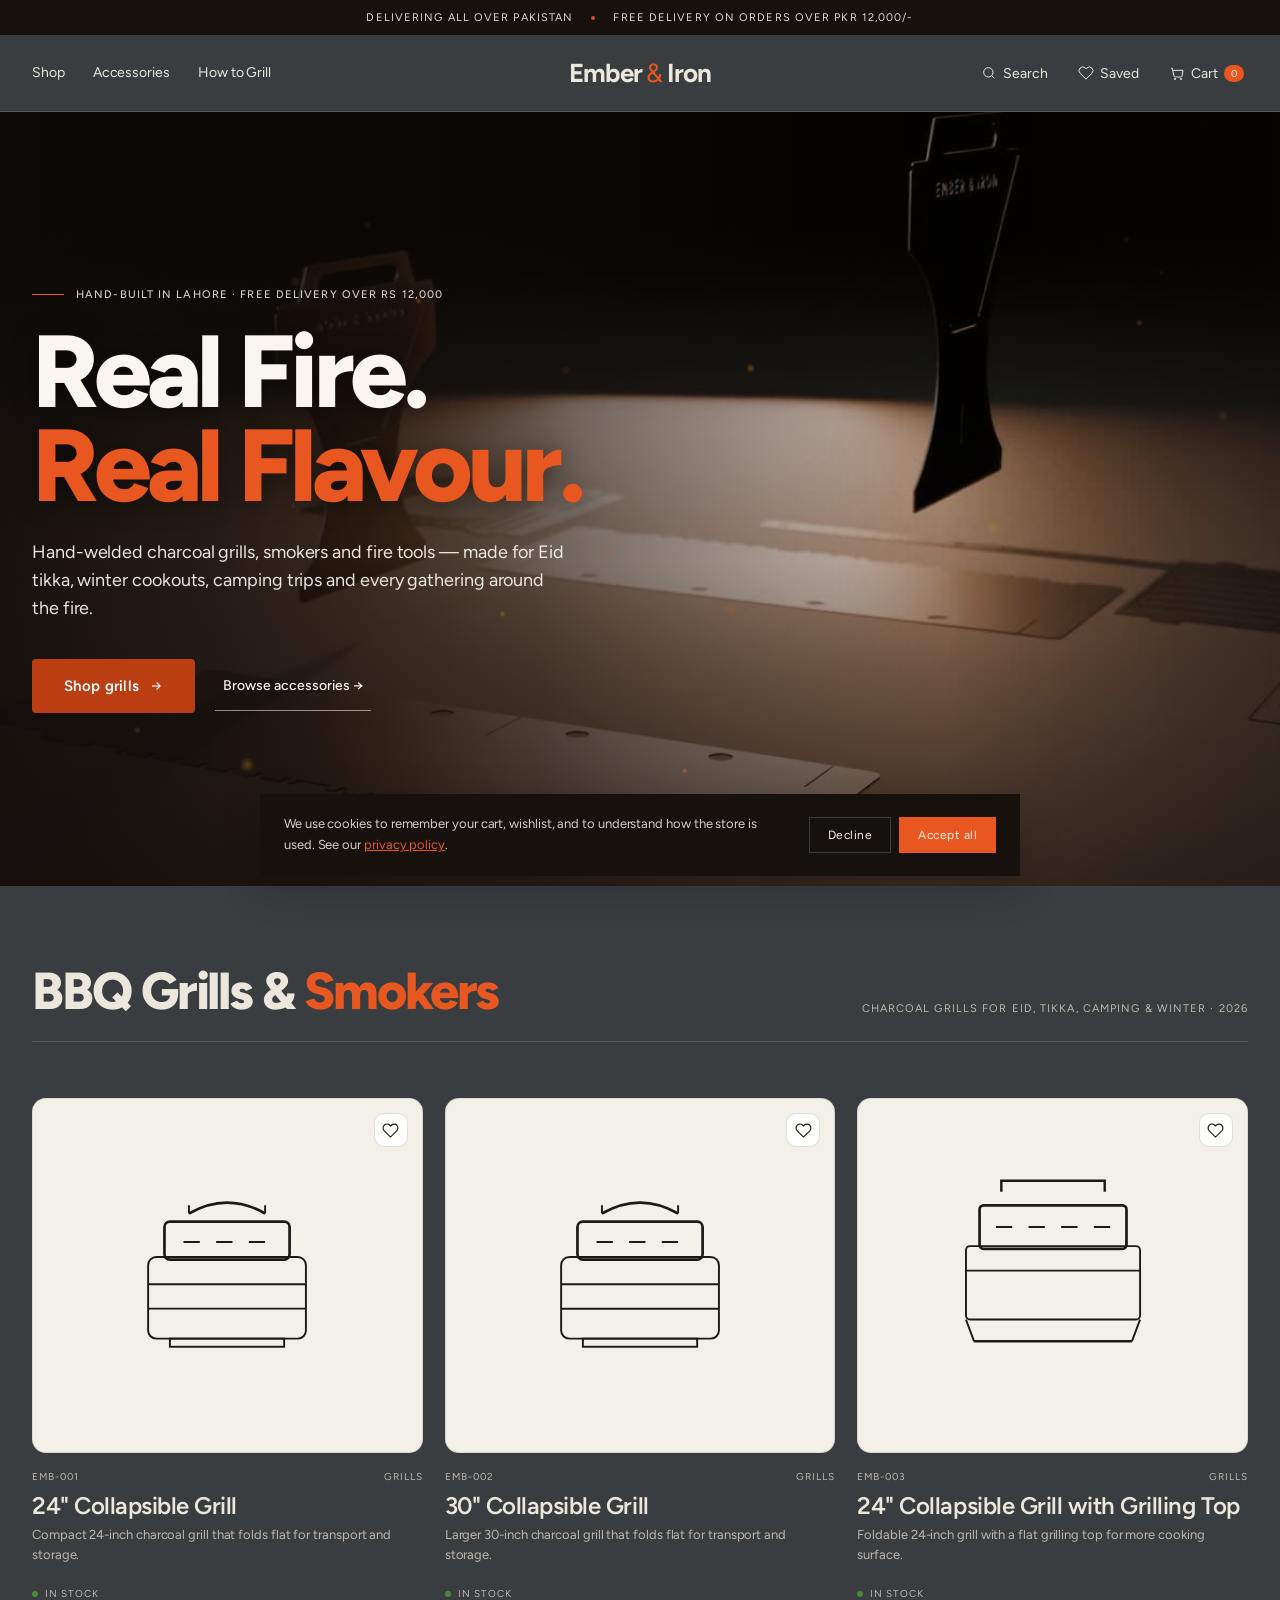
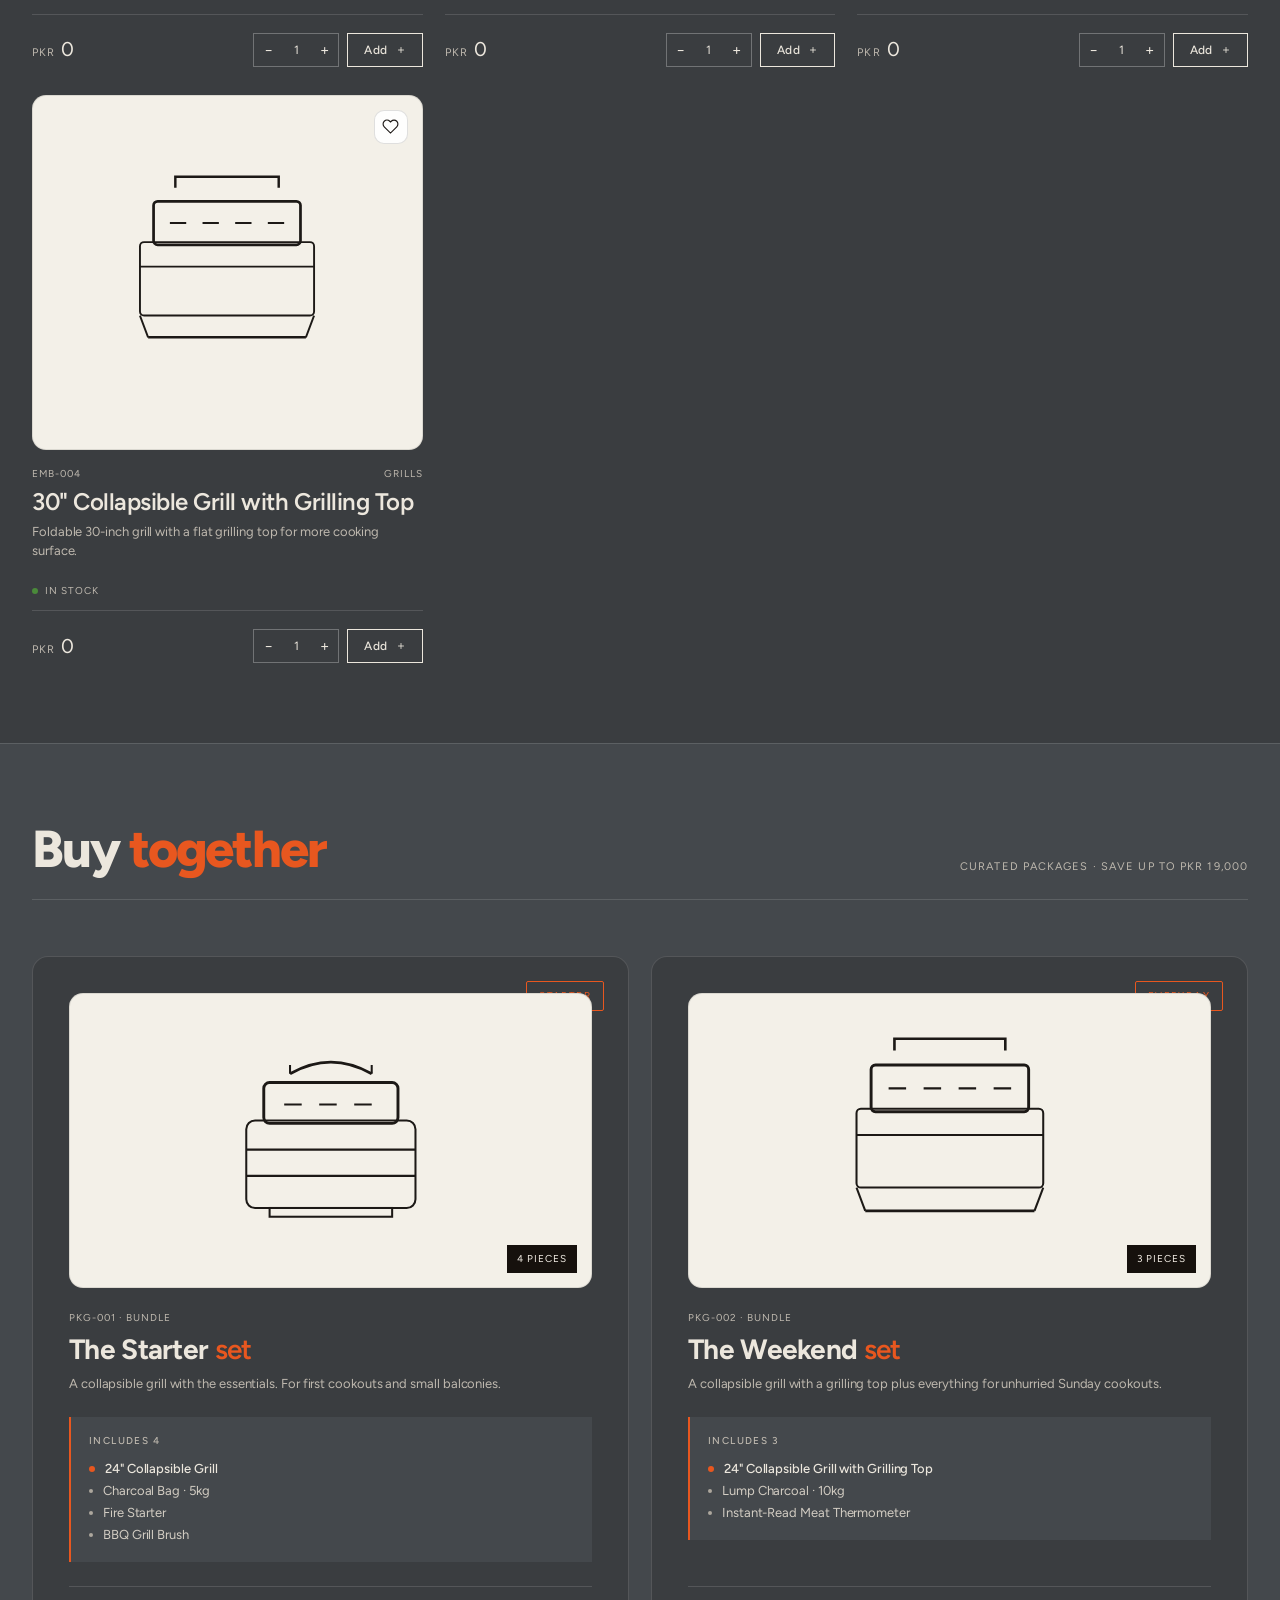
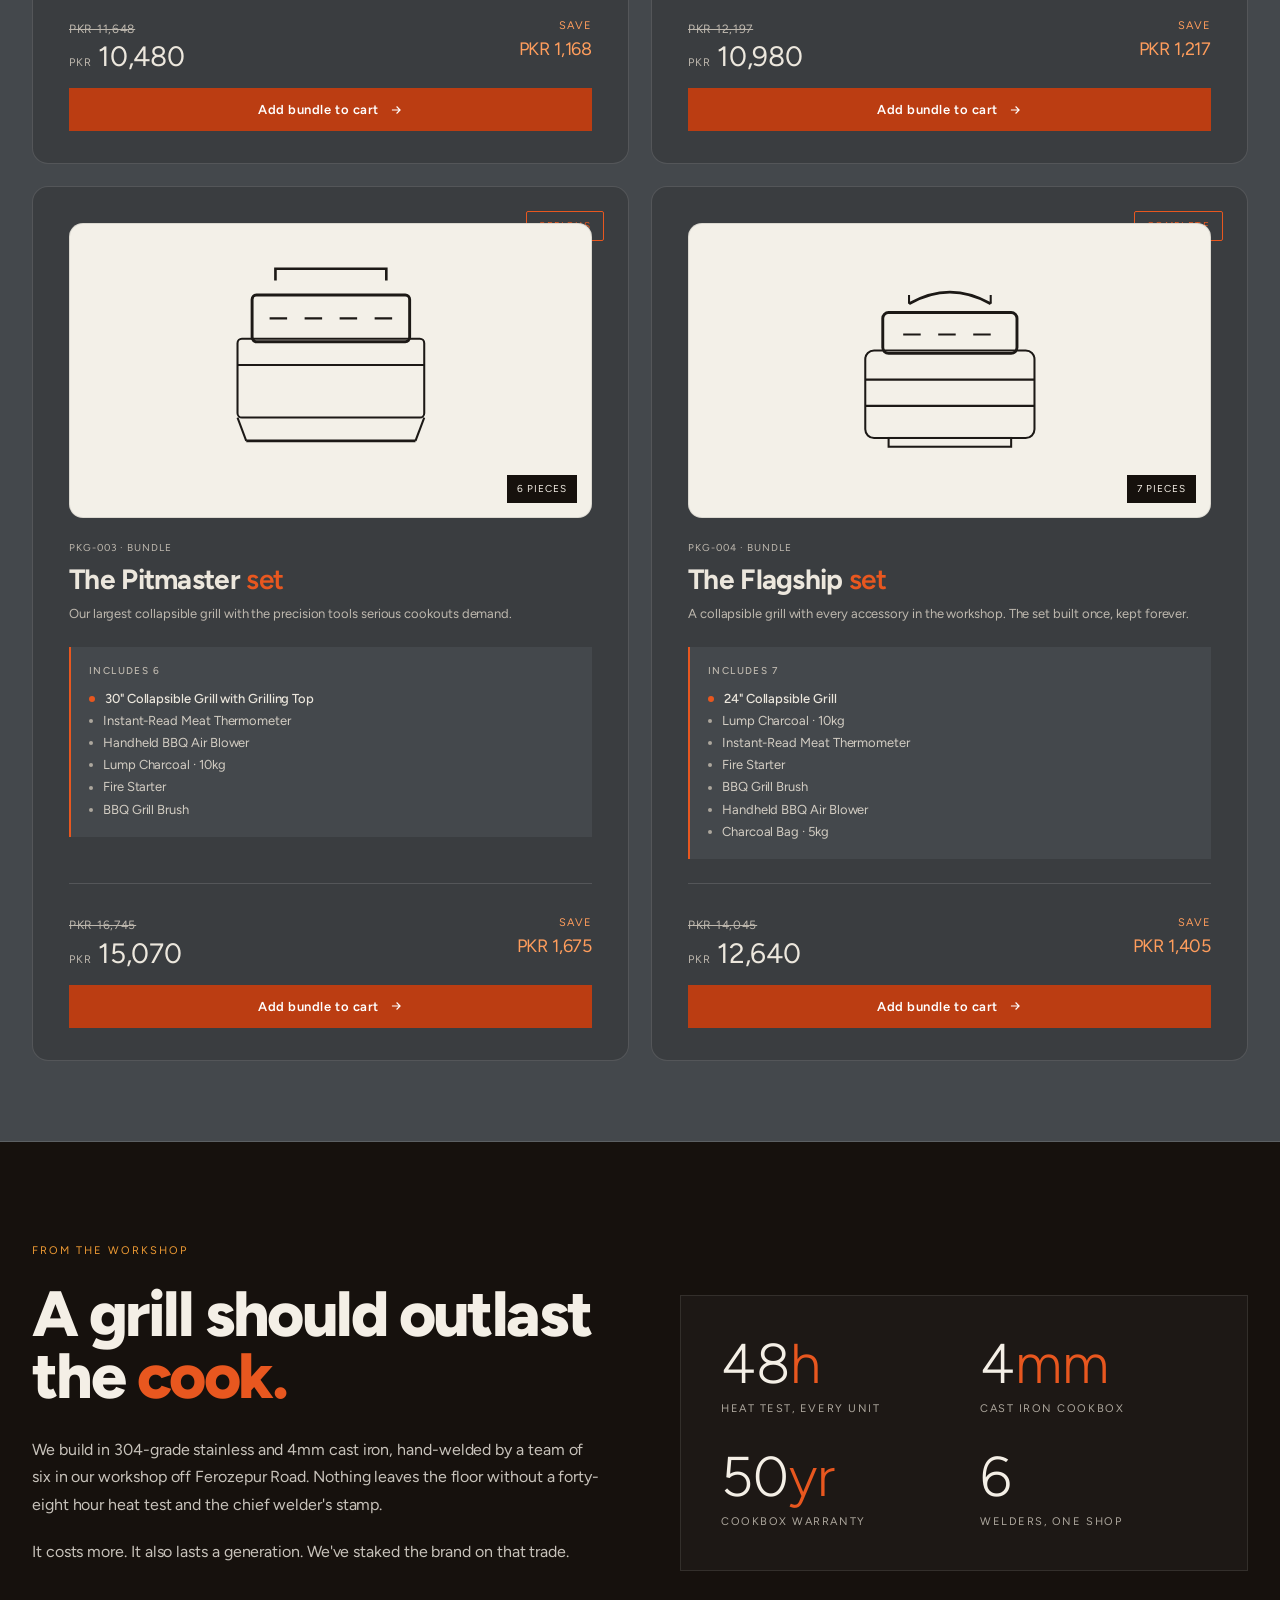
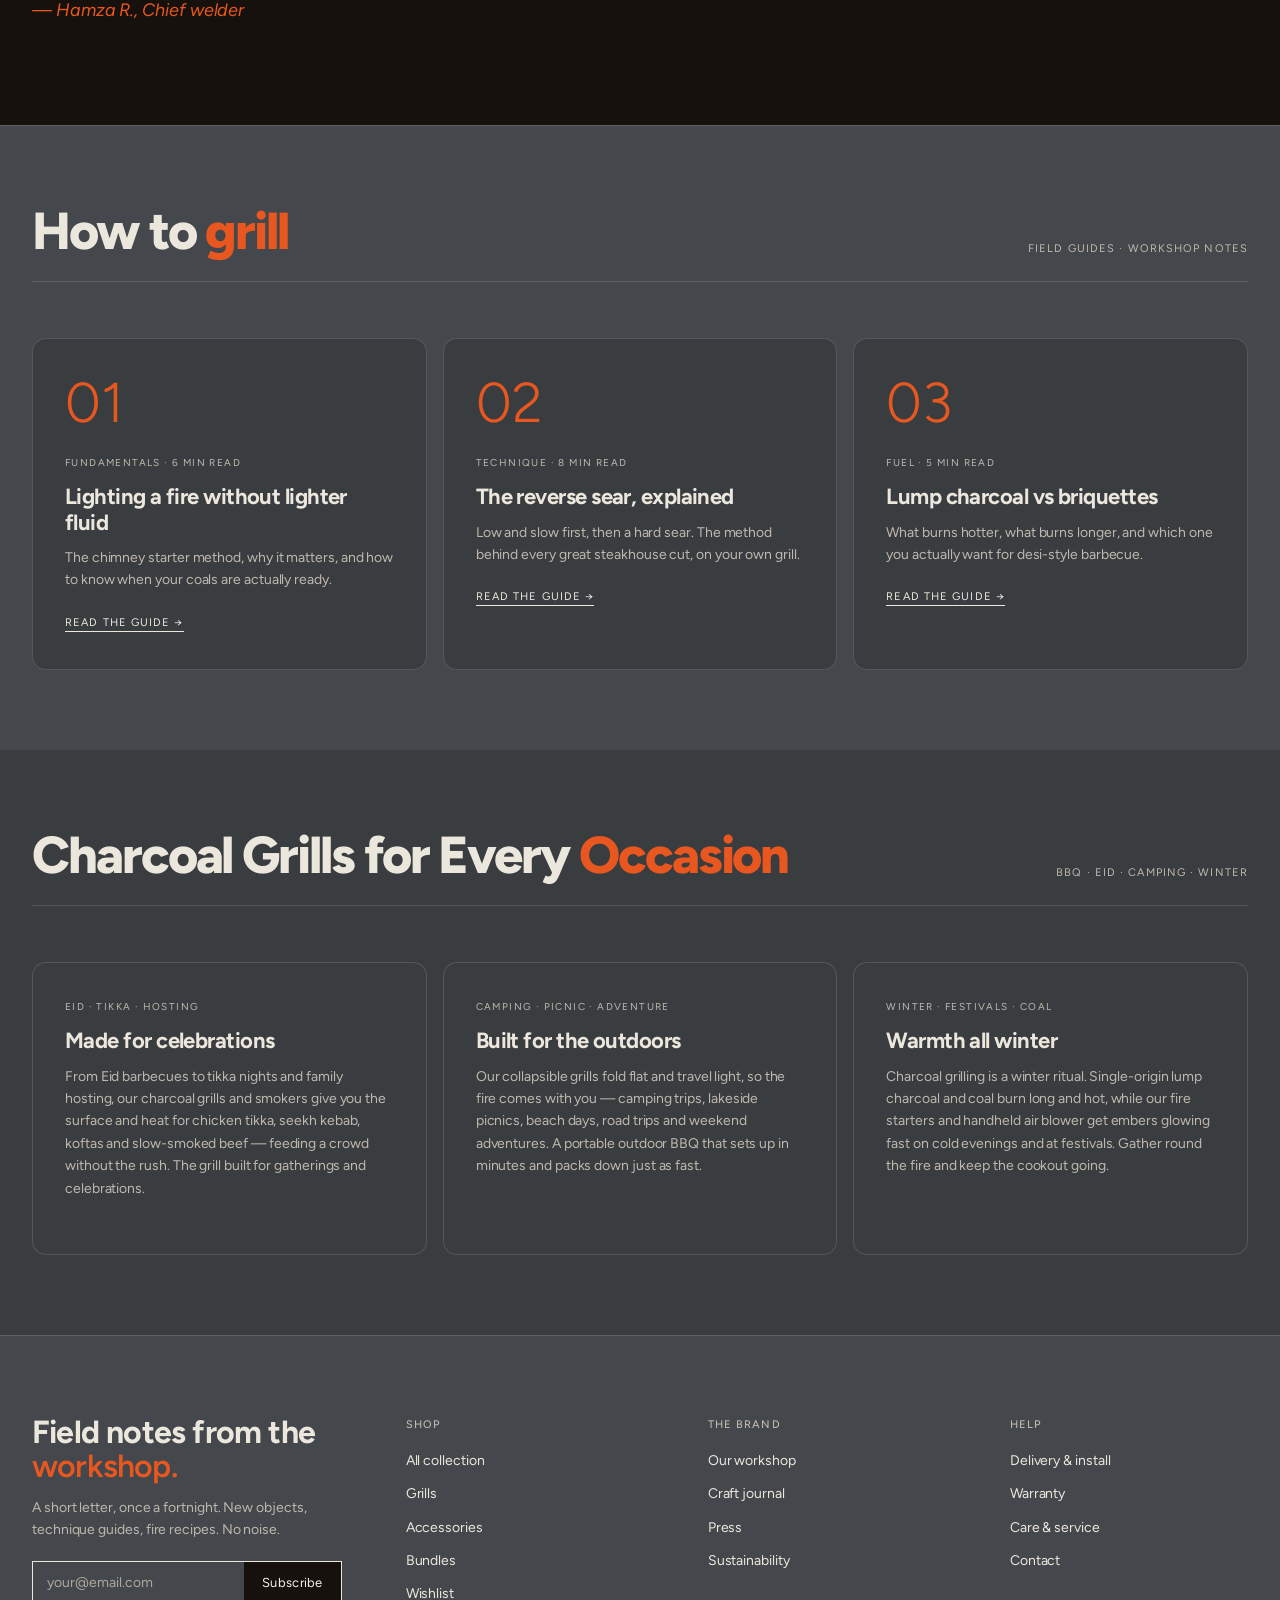
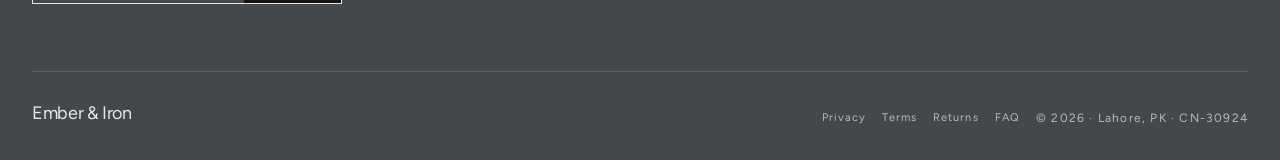
==== commit e8e1beac: "Hero: true 1080p Blender re-render (was 480x270 draft) + matching poster 1920x1080 16:9, EEVEE 64 sa" ====
--- a/index.html
+++ b/index.html
@@ -3781,8 +3781,8 @@
 <!-- Hero -->
 <main id="main-content" tabindex="-1">
 <section class="hero hero-video">
-  <video class="hero-bg-video" id="hero-video" muted loop playsinline preload="none" aria-hidden="true" poster="[data-uri]">
-    <source data-src="https://cdn.shopify.com/s/files/1/0832/3498/0059/files/hero-anim-web.mp4?v=1783286537" type="video/mp4">
+  <video class="hero-bg-video" id="hero-video" muted loop playsinline preload="none" aria-hidden="true" poster="[data-uri]">
+    <source data-src="https://cdn.shopify.com/s/files/1/0832/3498/0059/files/hero-1080.mp4?v=1783752384" type="video/mp4">
   </video>
   <div class="hero-scrim"></div>
   <div class="hero-text">
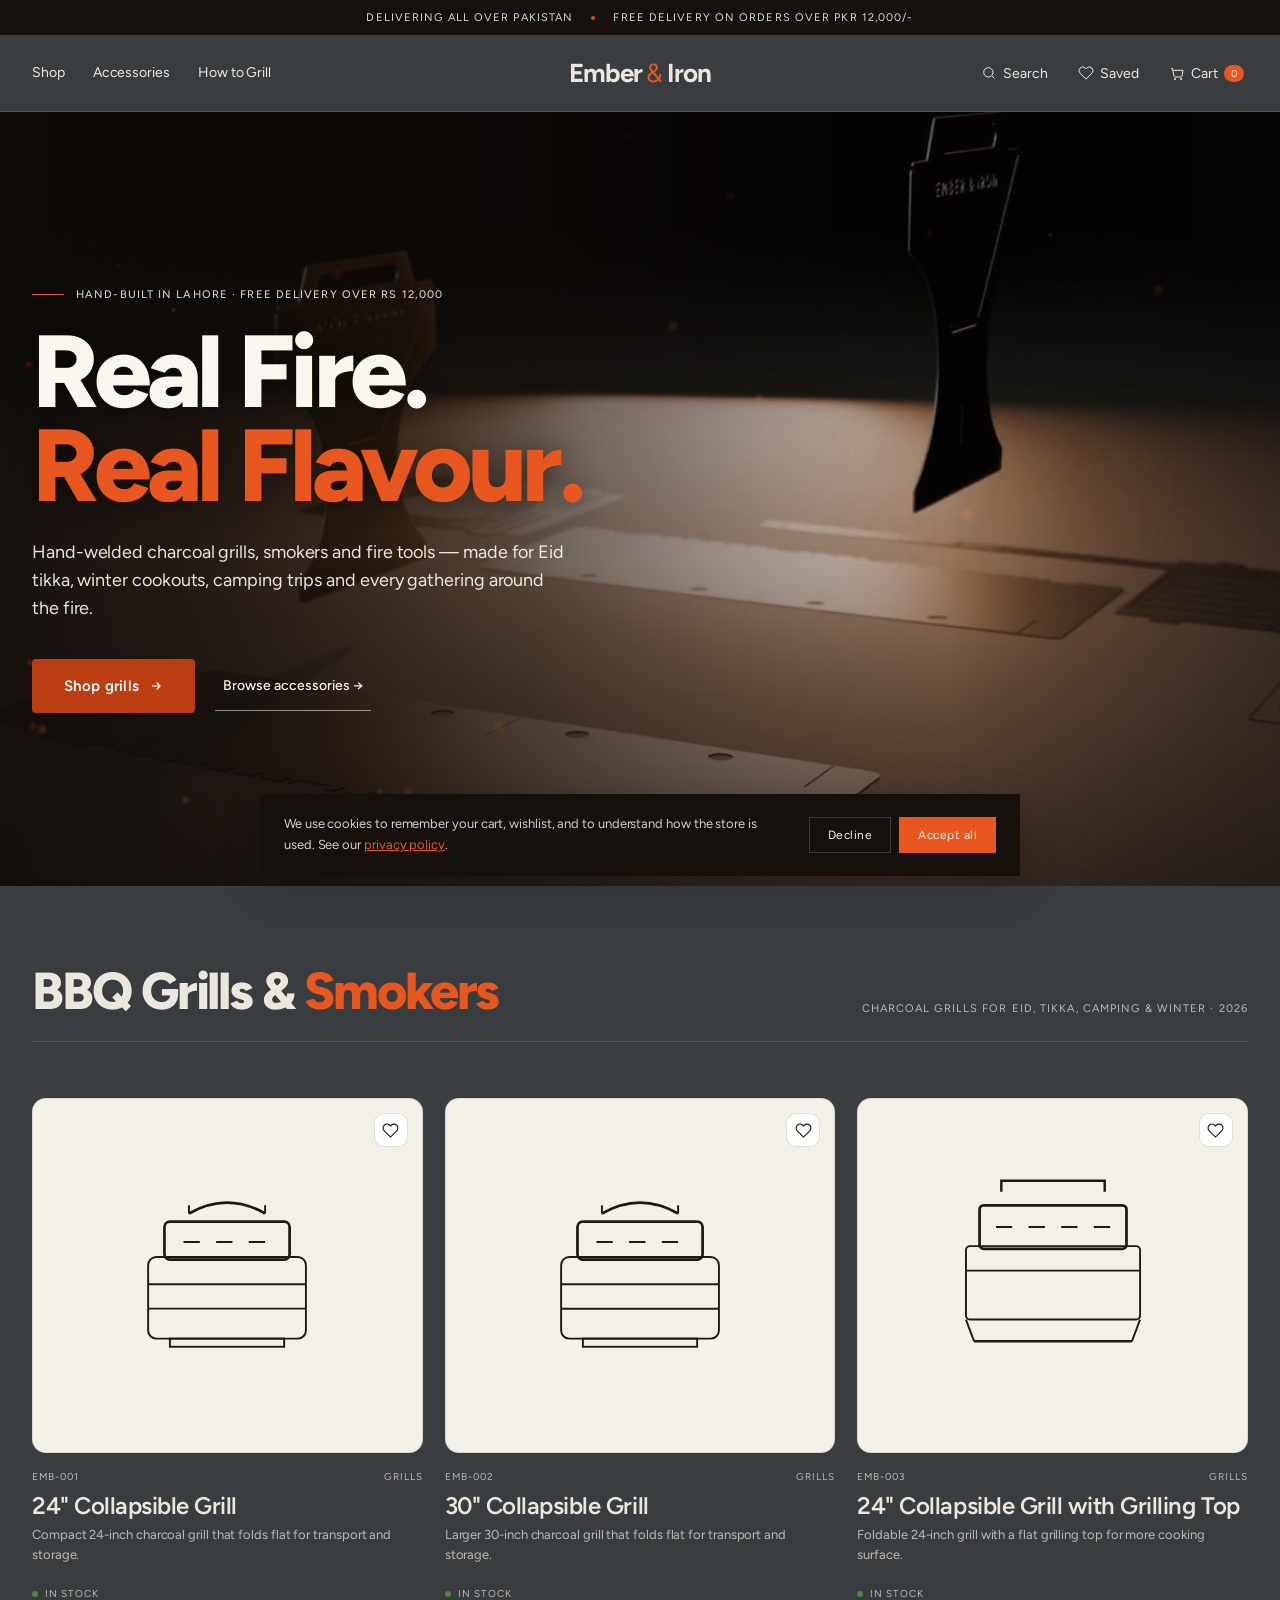
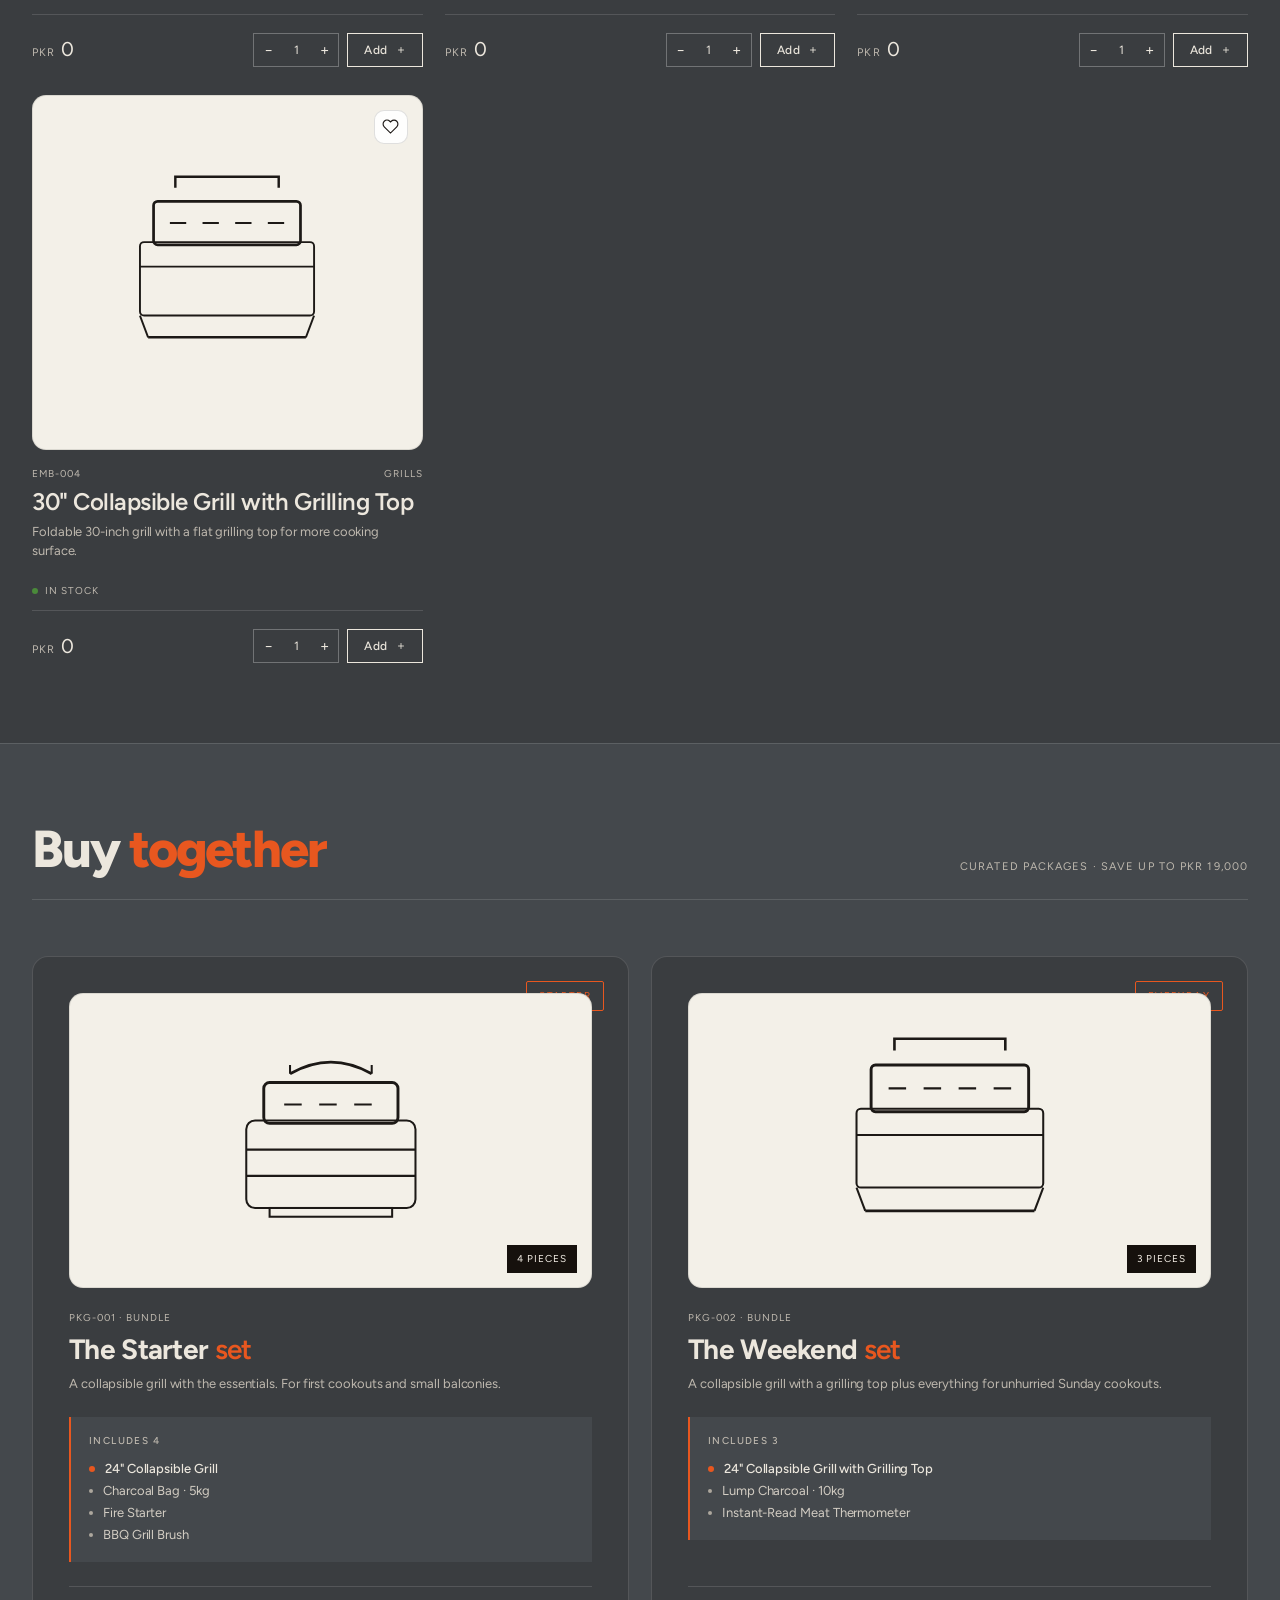
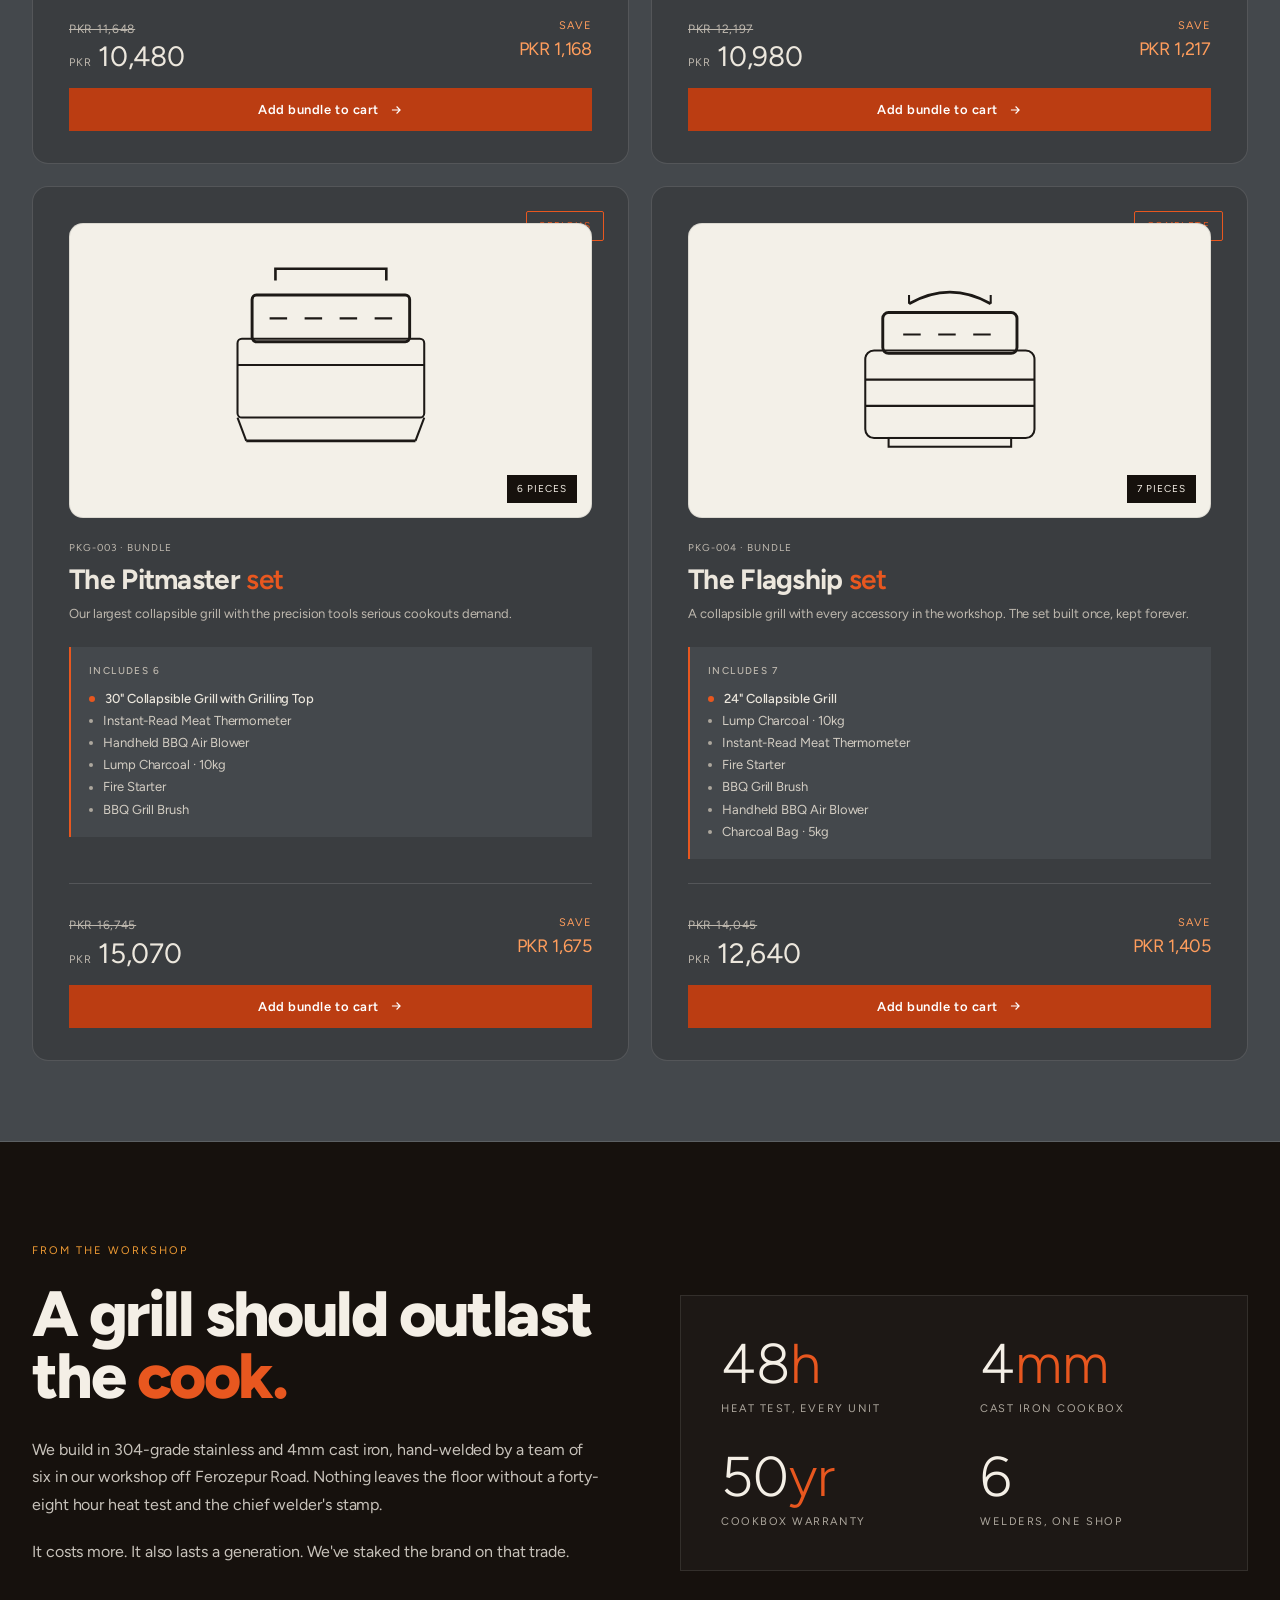
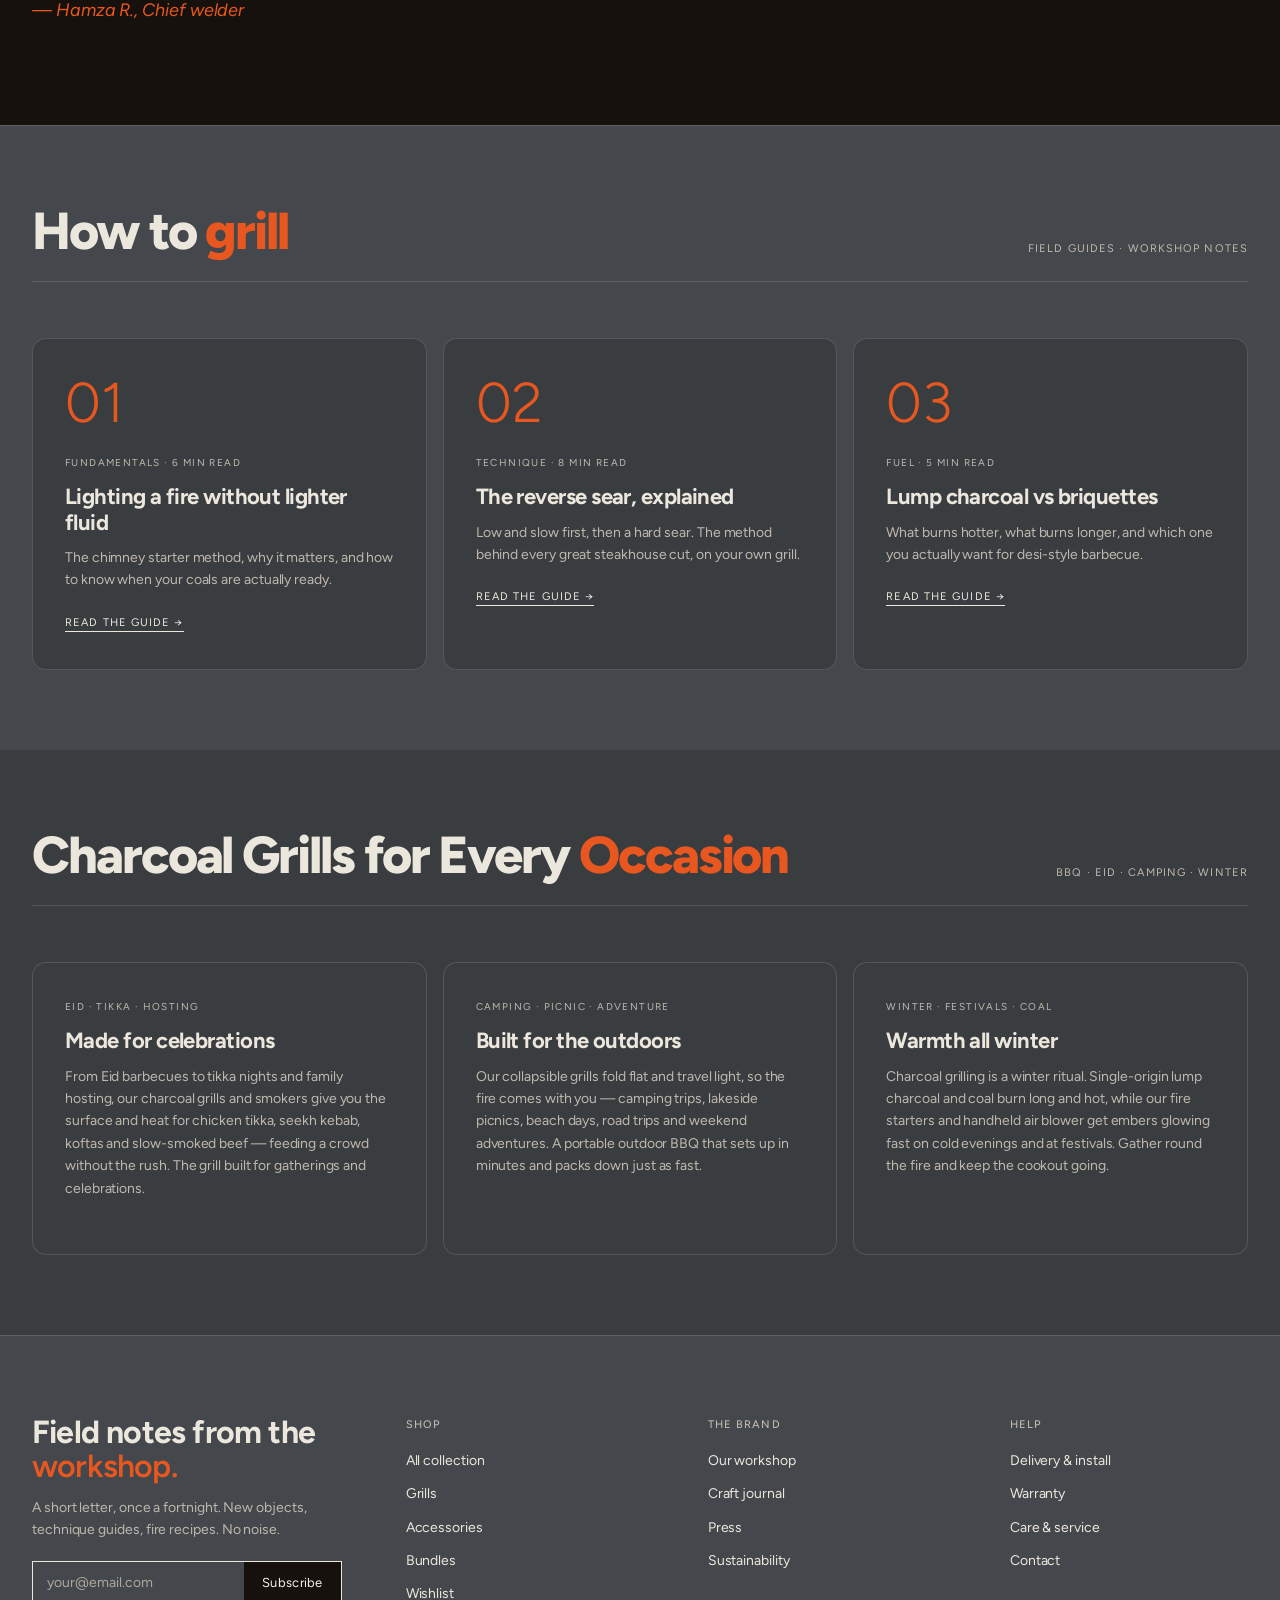
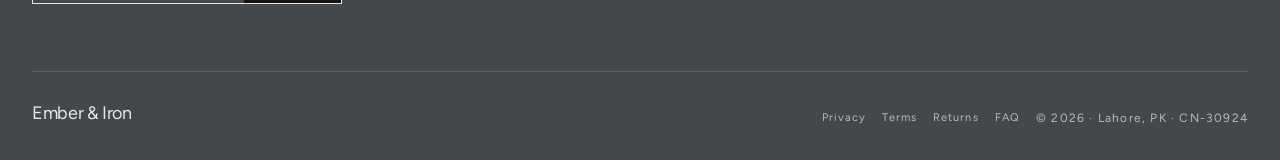
==== commit 19910323: "Mobile hero: 1080x1920 portrait Blender render for phones Loader picks data-src-mobile + data-poster" ====
--- a/index.html
+++ b/index.html
@@ -3781,8 +3781,8 @@
 <!-- Hero -->
 <main id="main-content" tabindex="-1">
 <section class="hero hero-video">
-  <video class="hero-bg-video" id="hero-video" muted loop playsinline preload="none" aria-hidden="true" poster="[data-uri]">
-    <source data-src="https://cdn.shopify.com/s/files/1/0832/3498/0059/files/hero-1080.mp4?v=1783752384" type="video/mp4">
+  <video class="hero-bg-video" id="hero-video" muted loop playsinline preload="none" aria-hidden="true" data-poster-mobile="[data-uri]" poster="[data-uri]">
+    <source data-src="https://cdn.shopify.com/s/files/1/0832/3498/0059/files/hero-1080.mp4?v=1783752384" data-src-mobile="https://cdn.shopify.com/s/files/1/0832/3498/0059/files/hero-mobile.mp4?v=1783789472" type="video/mp4">
   </video>
   <div class="hero-scrim"></div>
   <div class="hero-text">
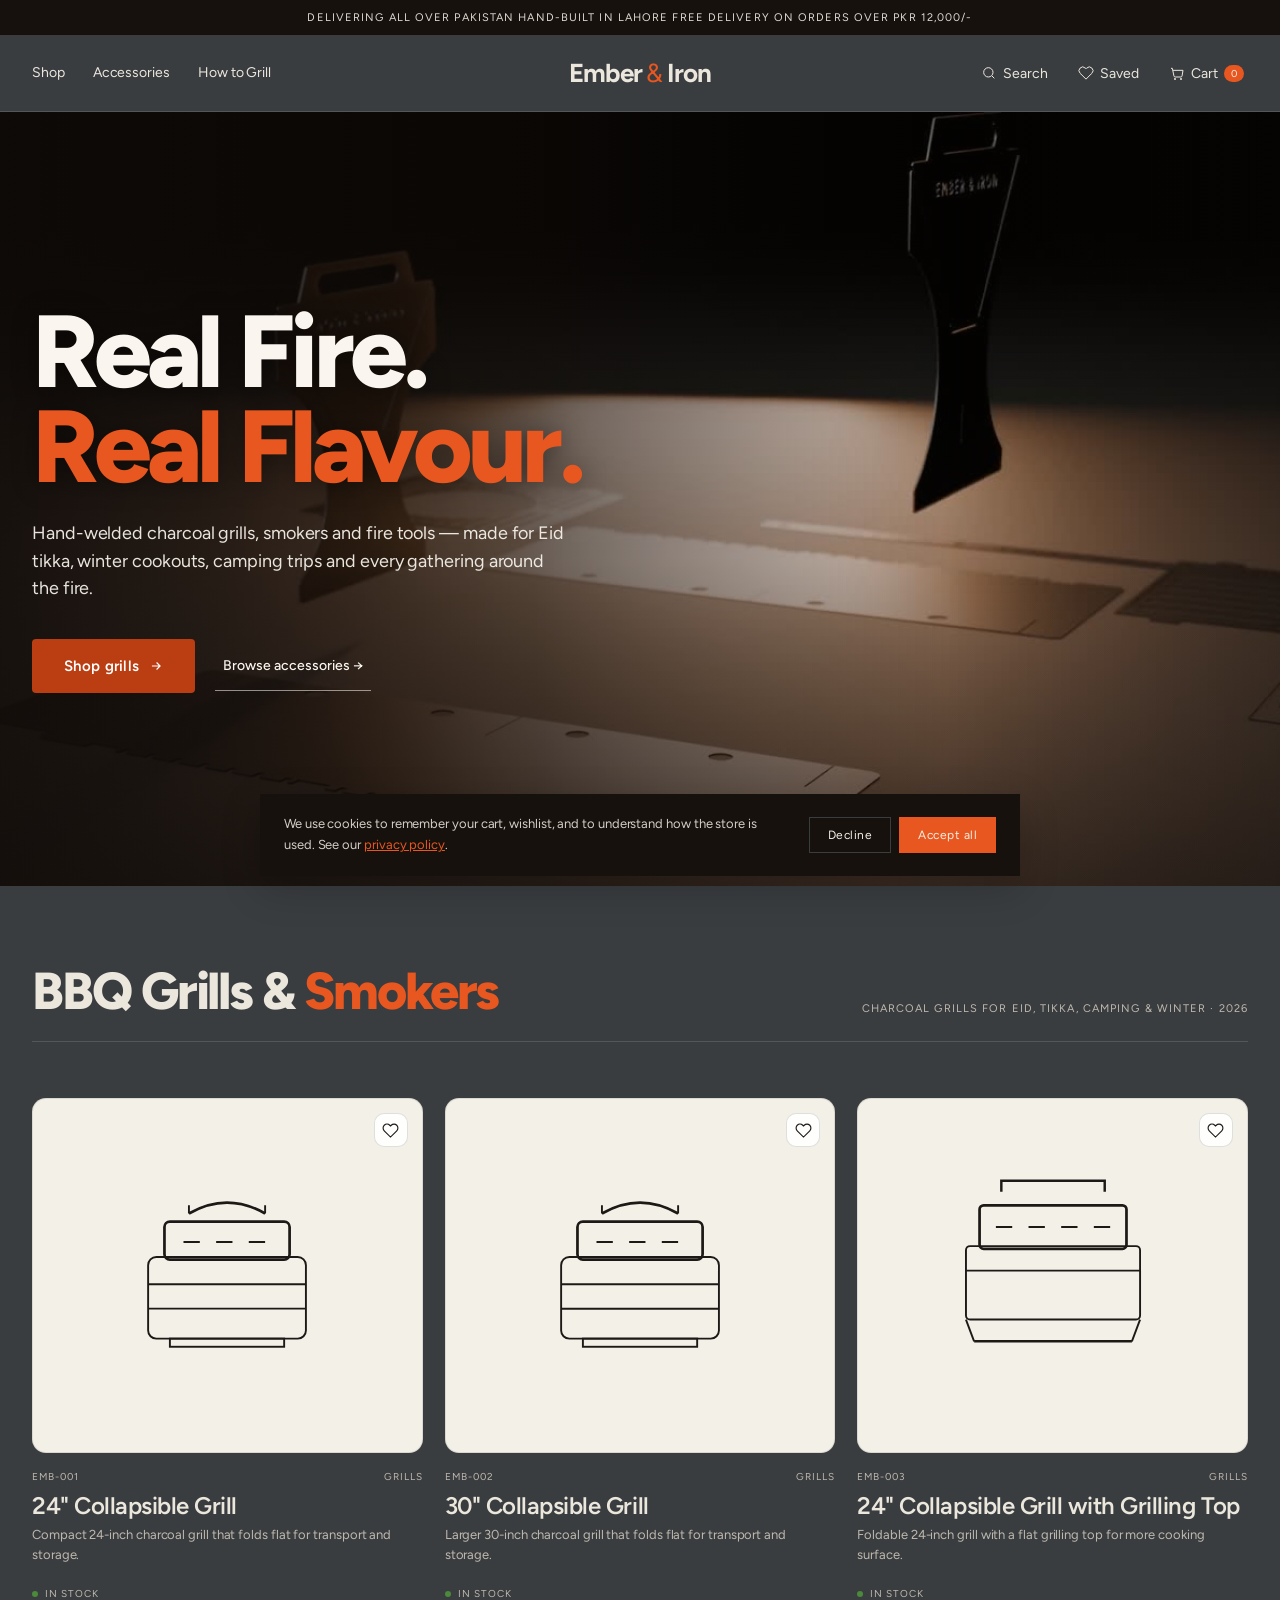
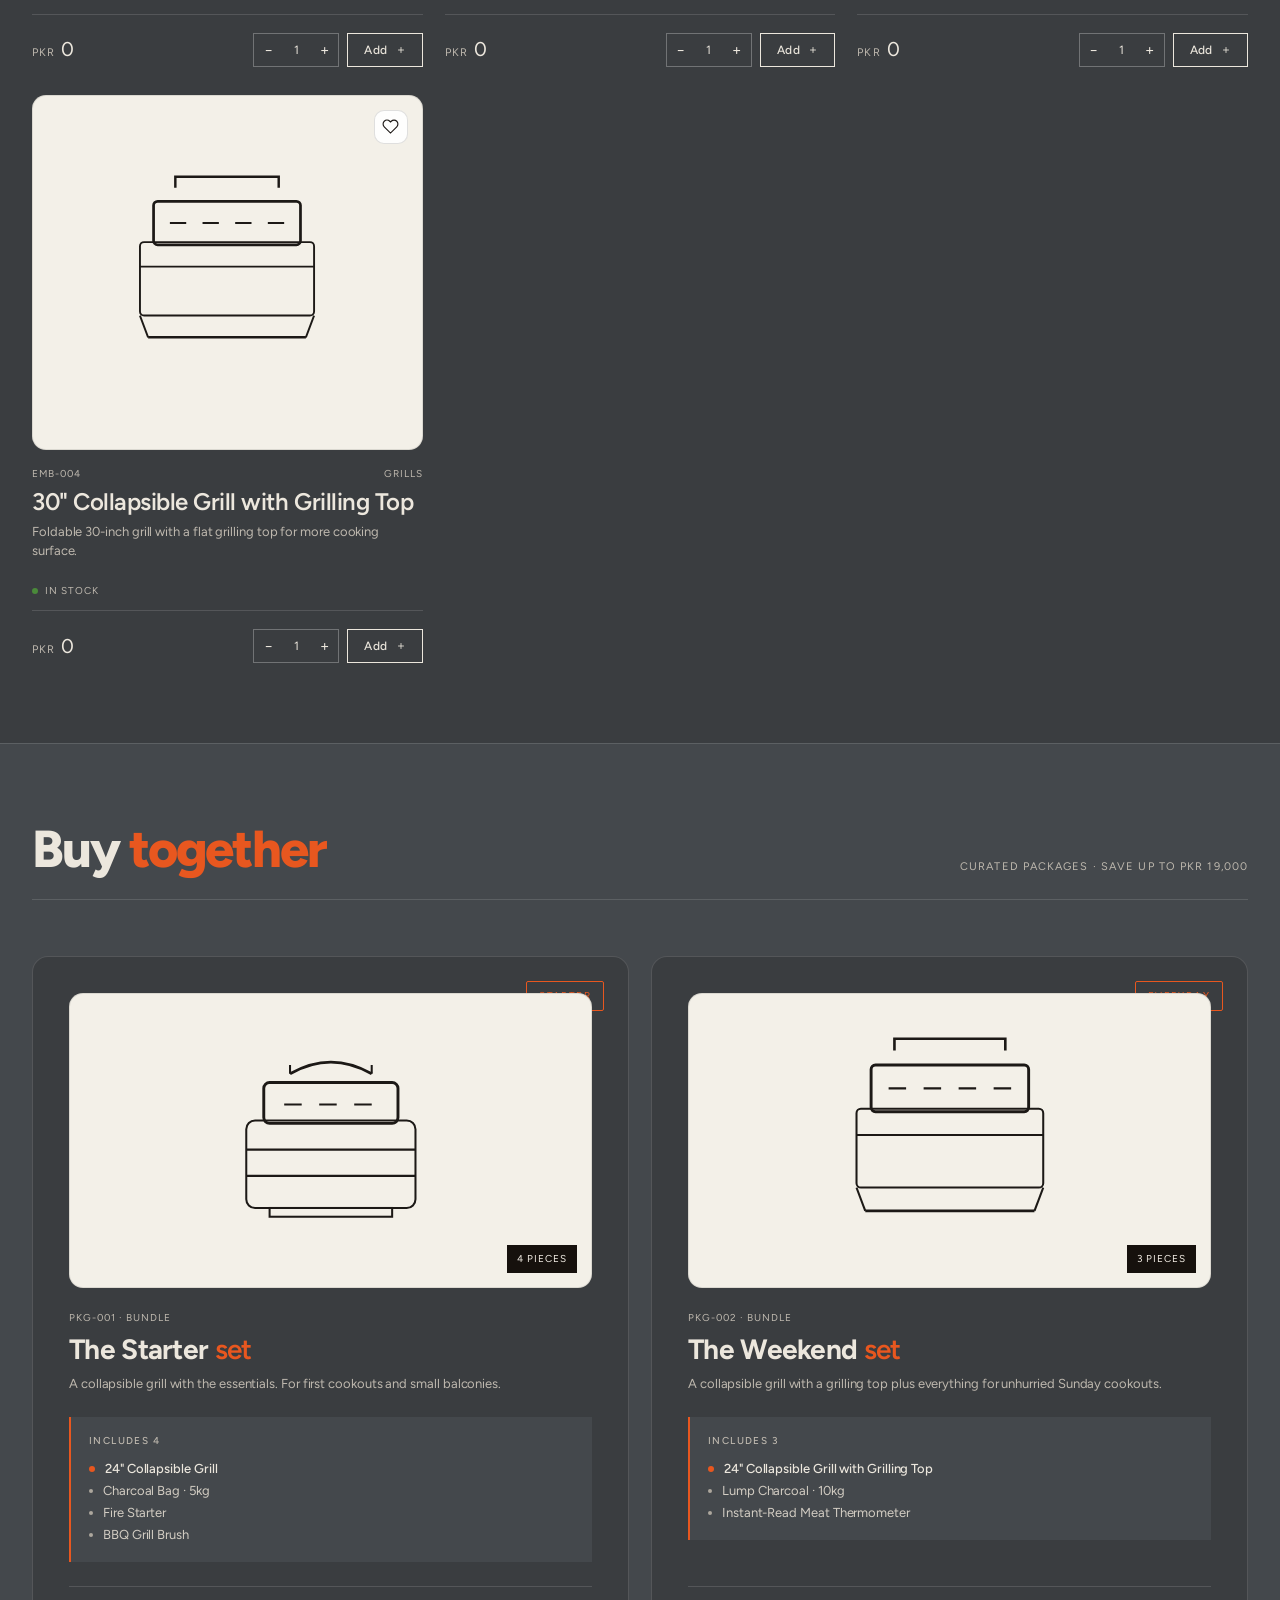
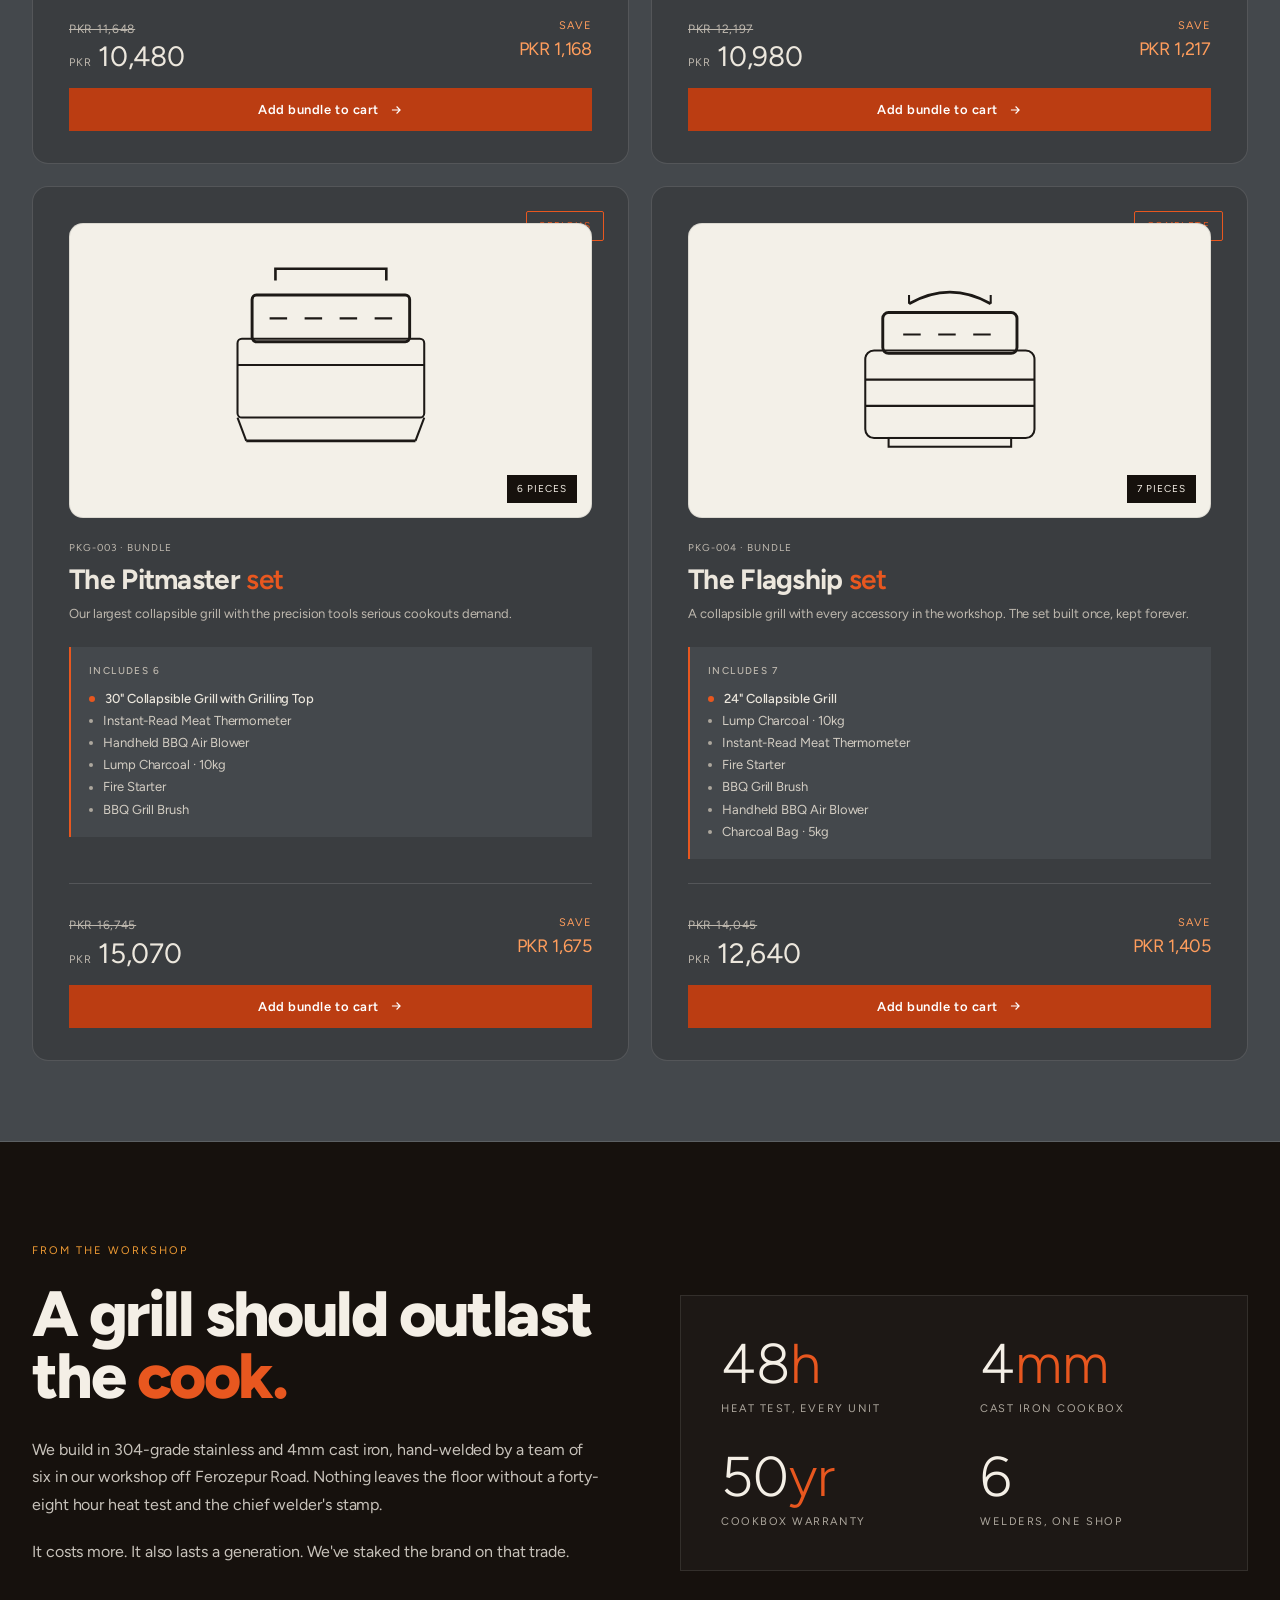
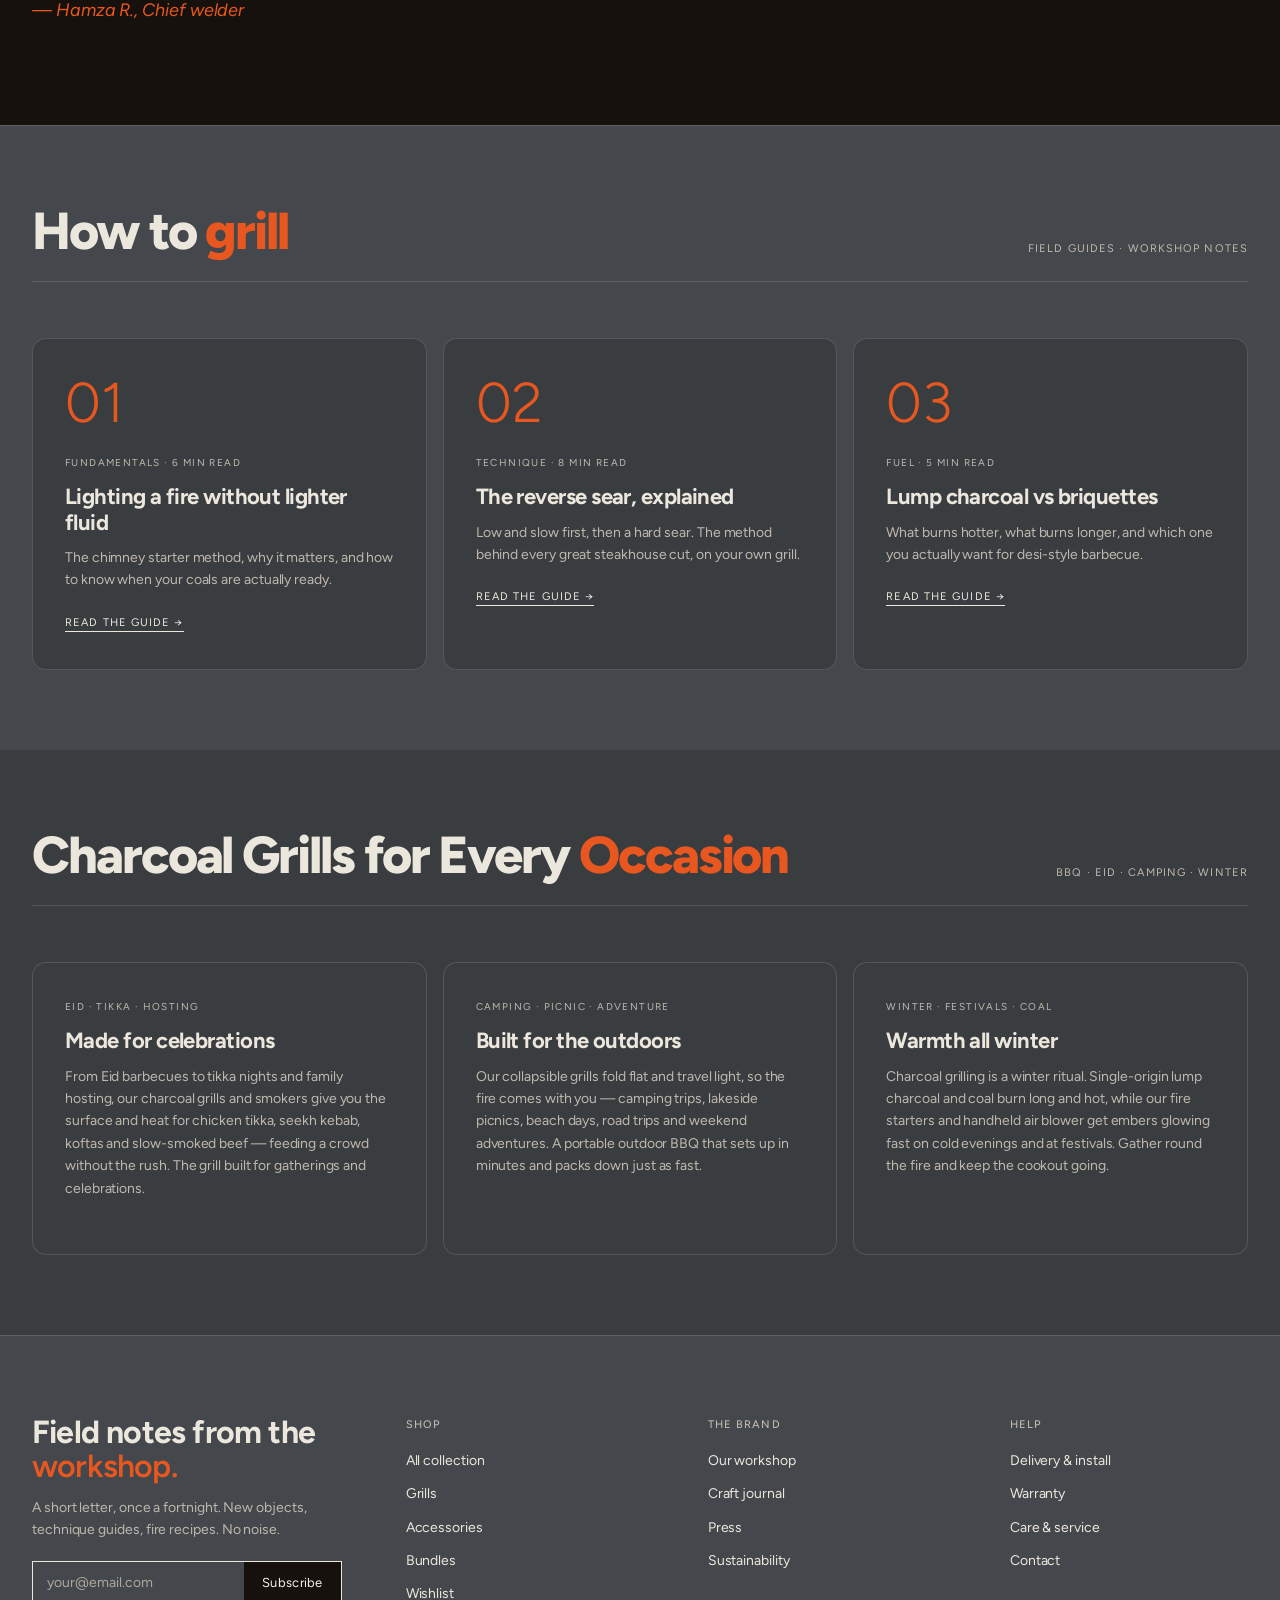
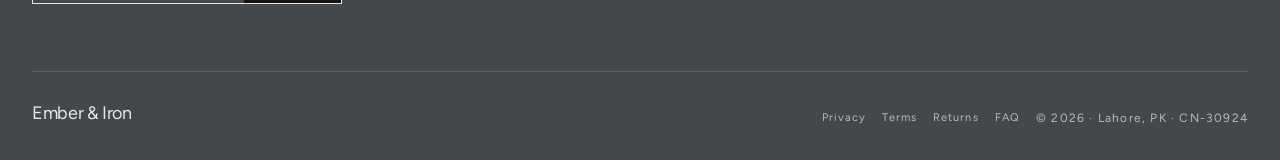
==== commit 029eb845: "Announce bar: rotating ticker; hero eyebrow moved into it 'Hand-built in Lahore' now cycles with 'De" ====
--- a/index.html
+++ b/index.html
@@ -3742,9 +3742,9 @@
 
 <!-- Announcement bar -->
 <div class="announce">
-  <span>Delivering all over Pakistan</span>
-  <span class="dot"></span>
-  <span class="full">Free delivery on orders over PKR 12,000/-</span>
+  <span class="announce-msg">Delivering all over Pakistan</span>
+  <span class="announce-msg">Hand-built in Lahore</span>
+  <span class="announce-msg">Free delivery on orders over PKR 12,000/-</span>
 </div>
 
 <!-- Header -->
@@ -3786,7 +3786,6 @@
   </video>
   <div class="hero-scrim"></div>
   <div class="hero-text">
-    <div class="hero-eyebrow">Hand-built in Lahore · Free delivery over Rs 12,000</div>
     <h1>Real Fire.<br><em>Real Flavour.</em><span class="sr-only"> Hand-built BBQ charcoal grills, smokers and fire tools in Pakistan — for Eid, tikka, camping, picnics, winter cookouts and outdoor hosting.</span></h1>
     <p class="hero-sub">Hand-welded charcoal grills, smokers and fire tools — made for Eid tikka, winter cookouts, camping trips and every gathering around the fire.</p>
     <div class="hero-actions">
@@ -3978,10 +3977,10 @@
 <!-- Accessories view -->
 <div class="view" id="view-accessories">
   <div class="announce">
-    <span>Delivering all over Pakistan</span>
-    <span class="dot"></span>
-    <span class="full">Free delivery on orders over PKR 12,000/-</span>
-  </div>
+  <span class="announce-msg">Delivering all over Pakistan</span>
+  <span class="announce-msg">Hand-built in Lahore</span>
+  <span class="announce-msg">Free delivery on orders over PKR 12,000/-</span>
+</div>
   <header>
     <div class="header-inner">
       <nav class="primary">
@@ -4099,10 +4098,10 @@
 <!-- Wishlist view -->
 <div class="view" id="view-wishlist">
   <div class="announce">
-    <span>Delivering all over Pakistan</span>
-    <span class="dot"></span>
-    <span class="full">Free delivery on orders over PKR 12,000/-</span>
-  </div>
+  <span class="announce-msg">Delivering all over Pakistan</span>
+  <span class="announce-msg">Hand-built in Lahore</span>
+  <span class="announce-msg">Free delivery on orders over PKR 12,000/-</span>
+</div>
   <header>
     <div class="header-inner">
       <nav class="primary">
@@ -4149,10 +4148,10 @@
 <!-- Policy / info view (shared by all static content pages) -->
 <div class="view" id="view-policy">
   <div class="announce">
-    <span>Delivering all over Pakistan</span>
-    <span class="dot"></span>
-    <span class="full">Free delivery on orders over PKR 12,000/-</span>
-  </div>
+  <span class="announce-msg">Delivering all over Pakistan</span>
+  <span class="announce-msg">Hand-built in Lahore</span>
+  <span class="announce-msg">Free delivery on orders over PKR 12,000/-</span>
+</div>
   <header>
     <div class="header-inner">
       <nav class="primary">
@@ -4283,10 +4282,10 @@
 <!-- Order history view -->
 <div class="view" id="view-orders">
   <div class="announce">
-    <span>Delivering all over Pakistan</span>
-    <span class="dot"></span>
-    <span class="full">Free delivery on orders over PKR 12,000/-</span>
-  </div>
+  <span class="announce-msg">Delivering all over Pakistan</span>
+  <span class="announce-msg">Hand-built in Lahore</span>
+  <span class="announce-msg">Free delivery on orders over PKR 12,000/-</span>
+</div>
   <header>
     <div class="header-inner">
       <nav class="primary">
@@ -4332,10 +4331,10 @@
 <!-- Product detail view (PDP) -->
 <div class="view" id="view-product">
   <div class="announce">
-    <span>Delivering all over Pakistan</span>
-    <span class="dot"></span>
-    <span class="full">Free delivery on orders over PKR 12,000/-</span>
-  </div>
+  <span class="announce-msg">Delivering all over Pakistan</span>
+  <span class="announce-msg">Hand-built in Lahore</span>
+  <span class="announce-msg">Free delivery on orders over PKR 12,000/-</span>
+</div>
   <header>
     <div class="header-inner">
       <nav class="primary">
@@ -4371,10 +4370,10 @@
 <!-- Order detail view -->
 <div class="view" id="view-order-detail">
   <div class="announce">
-    <span>Delivering all over Pakistan</span>
-    <span class="dot"></span>
-    <span class="full">Free delivery on orders over PKR 12,000/-</span>
-  </div>
+  <span class="announce-msg">Delivering all over Pakistan</span>
+  <span class="announce-msg">Hand-built in Lahore</span>
+  <span class="announce-msg">Free delivery on orders over PKR 12,000/-</span>
+</div>
   <header>
     <div class="header-inner">
       <nav class="primary">
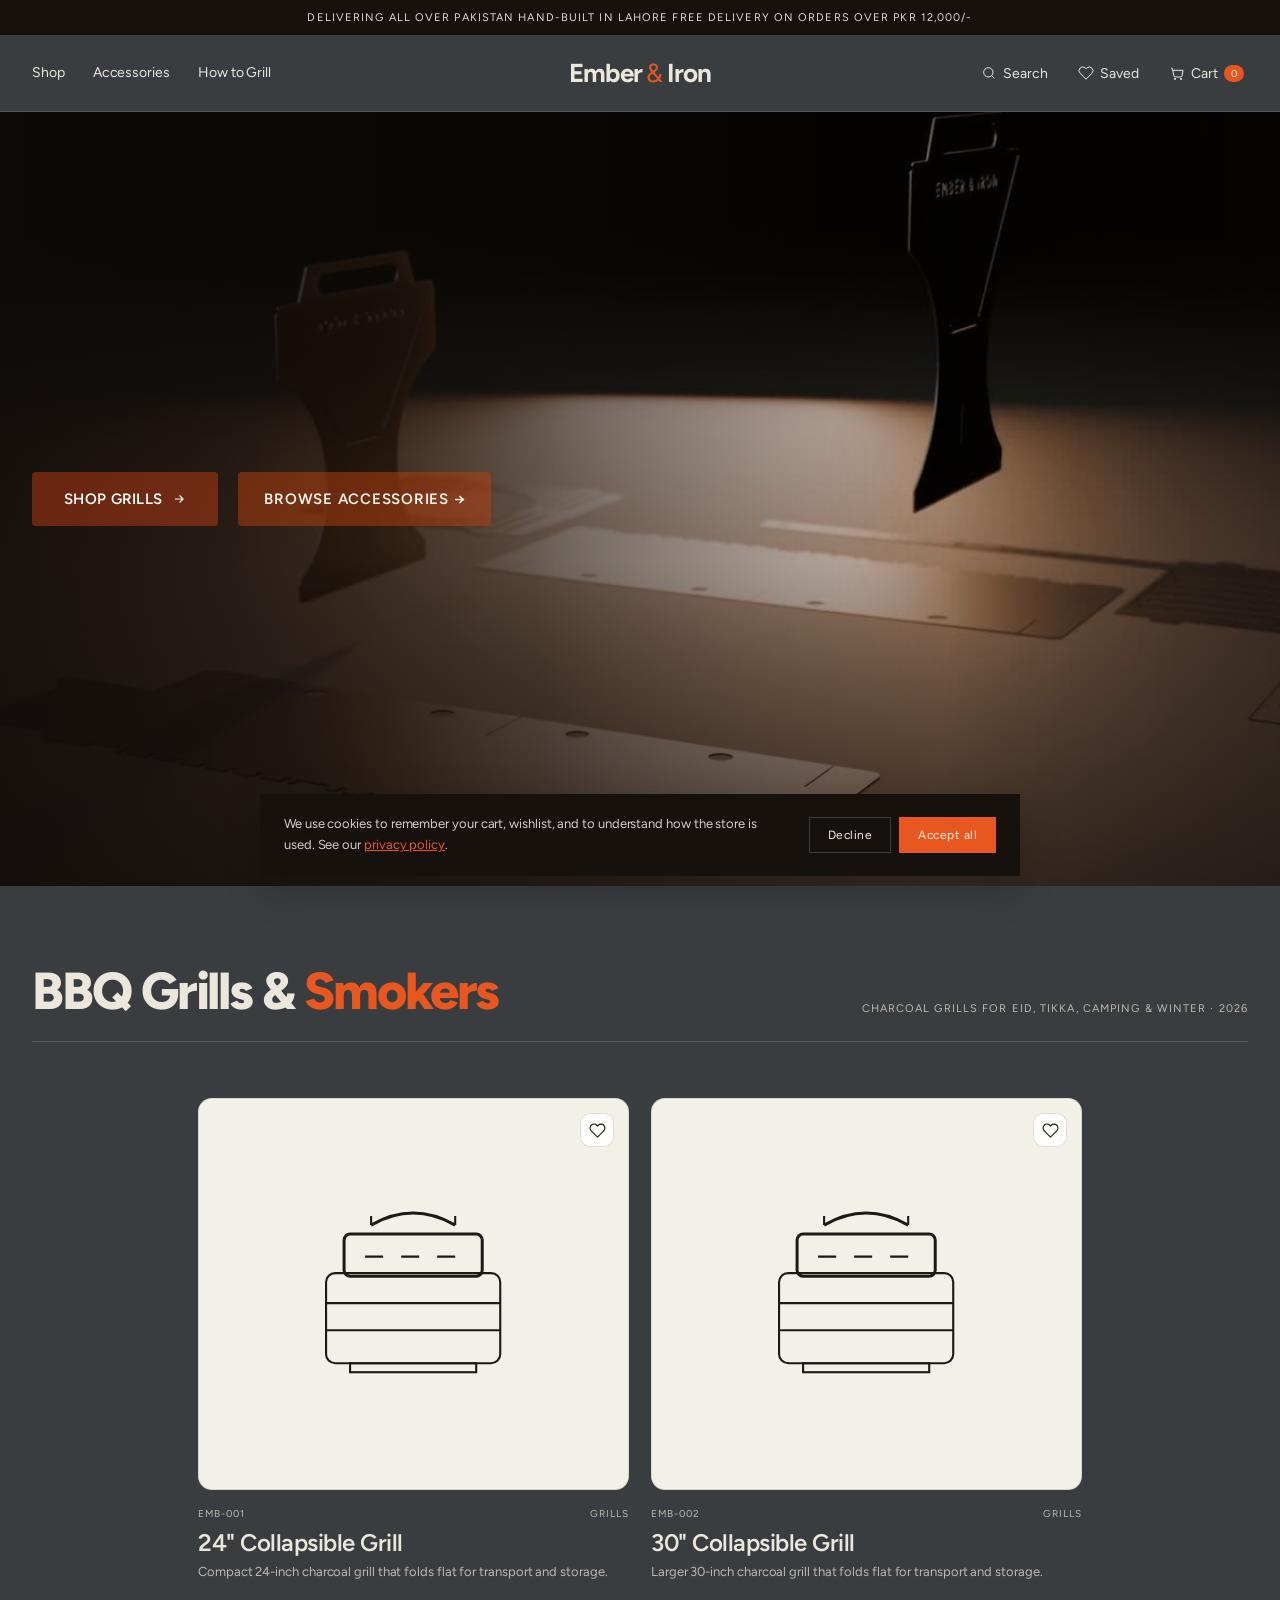
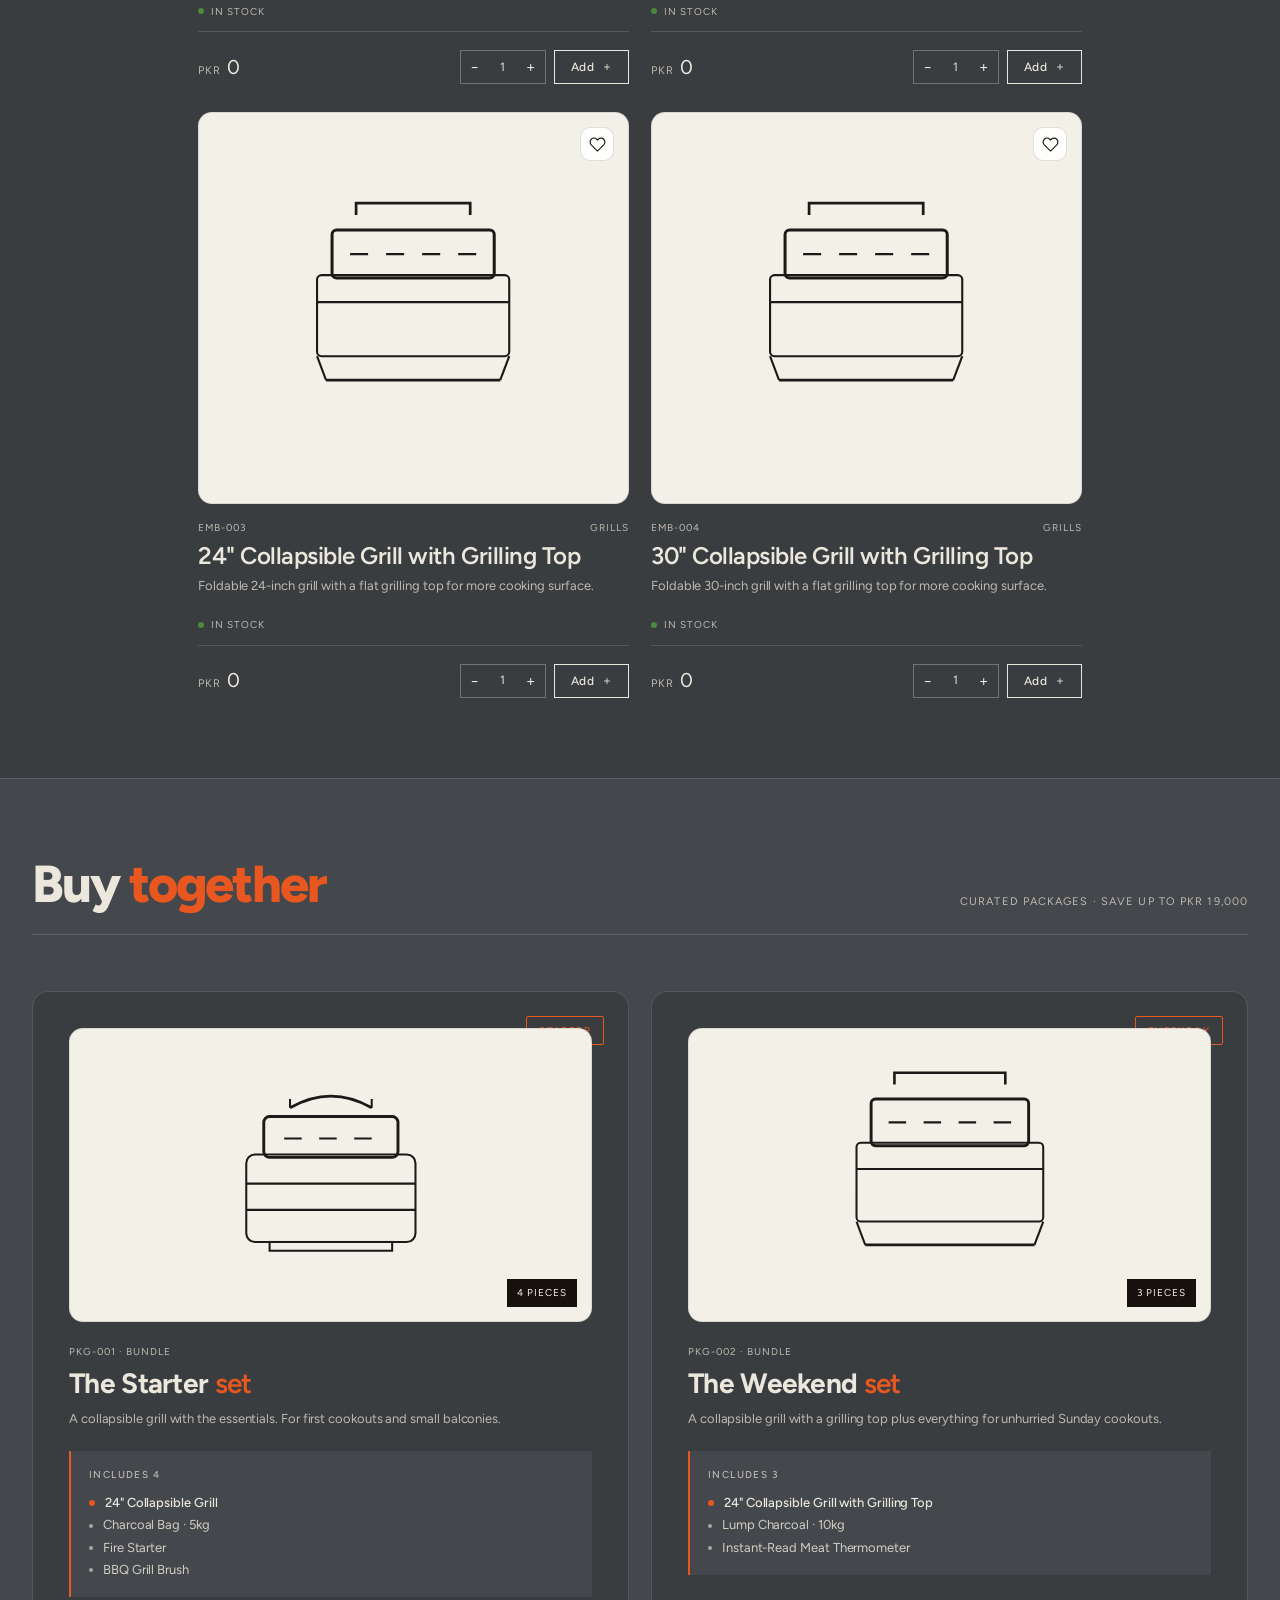
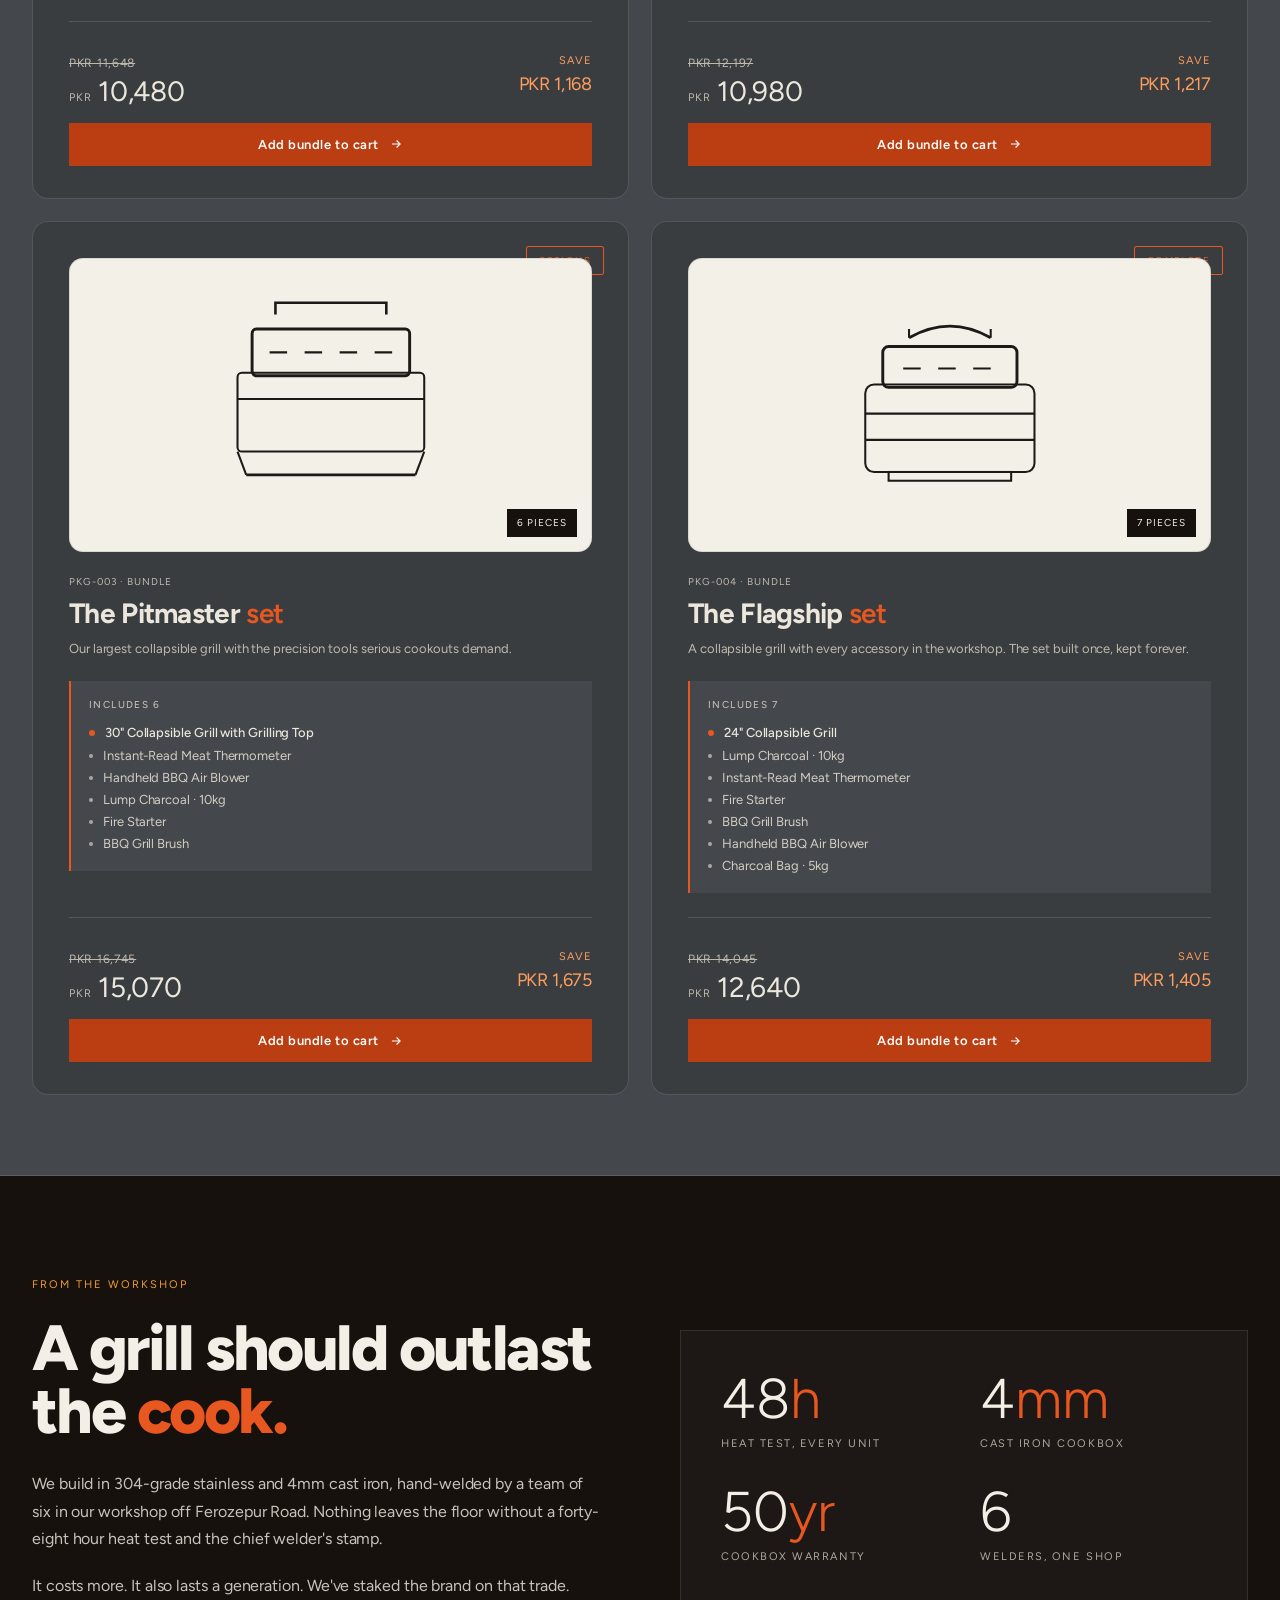
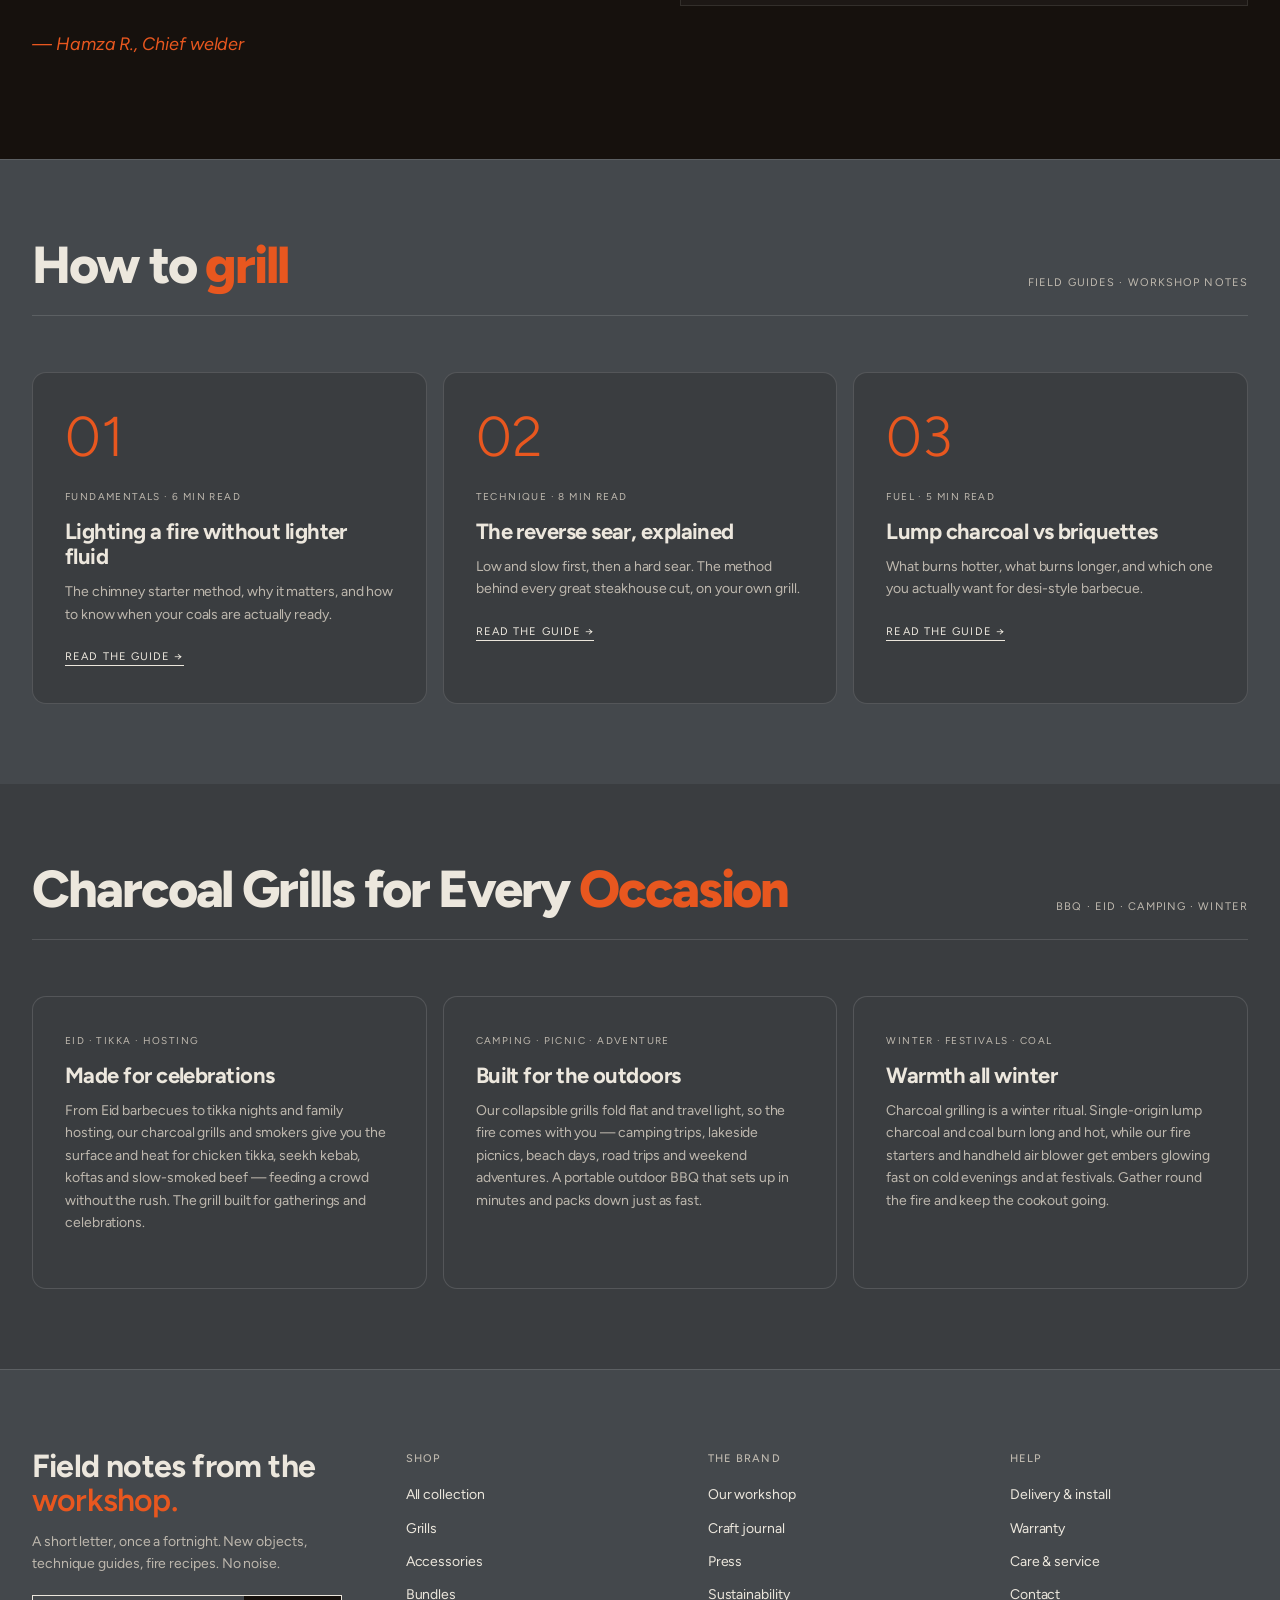
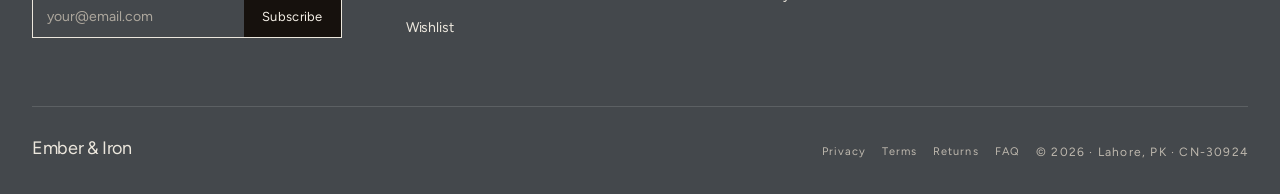
==== commit 298b72e4: "Bring index.html in line with the live v2.6 hero index.html is a parallel implementation of the same" ====
--- a/index.html
+++ b/index.html
@@ -466,6 +466,10 @@
 }
 </script>
 
+<!-- Hero video is served from Shopify's CDN. Warm the connection in <head> so
+     DNS + TCP + TLS are already paid by the time the preload scanner hits the
+     <source> below — on mobile that handshake is otherwise on the critical path. -->
+<link rel="preconnect" href="https://cdn.shopify.com" crossorigin>
 <link rel="preconnect" href="https://fonts.googleapis.com">
 <link rel="preconnect" href="https://fonts.gstatic.com" crossorigin>
 <link href="https://fonts.googleapis.com/css2?family=Figtree:wght@300;400;500;600;700;800;900&display=swap" rel="stylesheet">
@@ -764,6 +768,16 @@
     gap: 1px;
     background: var(--line);
     border: 1px solid var(--line);
+  }
+  /* BBQ Grills & Smokers: two products per row, block centered in the layout */
+  #product-grid {
+    grid-template-columns: repeat(2, 1fr);
+    max-width: 884px;
+    margin-left: auto;
+    margin-right: auto;
+  }
+  @media (max-width: 560px) {
+    #product-grid { grid-template-columns: 1fr; max-width: 440px; }
   }
   .product {
     background: var(--paper);
@@ -3566,15 +3580,18 @@
   .hero-actions { gap: 20px; }
   /* Bold, fire-coloured primary CTA (mirrors whiskit's prominent Shop Now) */
   .hero .btn-hero {
-    background: var(--ember-deep);
+    background: rgba(187, 61, 18, 0.5); /* --ember-deep #BB3D12 at 50% opacity */
     color: #fff;
+    /* theme.css uppercases every CTA via a global rule index.html doesn't carry;
+       scoped here so the hero matches the store without restyling other buttons */
+    text-transform: uppercase;
     font-weight: 600;
     font-size: 15px;
     padding: 18px 32px;
     border-radius: 4px;
     white-space: nowrap;
   }
-  .hero .btn-hero:hover { background: #8F2C0B; }
+  .hero .btn-hero:hover { background: rgba(187, 61, 18, 0.72); }
   .hero .btn-text {
     color: var(--ink);
     font-weight: 500;
@@ -3664,11 +3681,49 @@
   .hero.hero-video .hero-sub { color: rgba(250,246,239,0.92); max-width: 540px; }
   .hero.hero-video .hero-eyebrow { color: rgba(250,246,239,0.82); }
   .hero.hero-video .hero-eyebrow::before { background: var(--ember); }
-  .hero.hero-video .btn-text { color: #FAF6EF; border-bottom-color: rgba(250,246,239,0.55); }
-  .hero.hero-video .btn-text:hover { color: var(--ember); border-bottom-color: var(--ember); }
+  .hero.hero-video .btn-text {
+    color: #FAF6EF;
+    background: rgba(183, 65, 14, 0.5); /* #B7410E at 50% opacity */
+    border: none;
+    border-radius: 4px;
+    padding: 18px 26px;
+    /* match the "Shop grills" button font (as it renders in the hero) */
+    font-size: 15px;
+    font-weight: 600;
+    letter-spacing: .05em;
+    text-transform: uppercase;
+  }
+  .hero.hero-video .btn-text:hover { color: #FAF6EF; background: rgba(183, 65, 14, 0.72); }
   @media (max-width: 900px) {
     .hero.hero-video { min-height: 76vh; }
     .hero.hero-video .hero-text { padding: 84px 24px; }
+  }
+  /* Mobile: two compact buttons side by side, centered near the lower hero.
+     `section.` prefix lifts specificity above the later .hero.hero-video cascade. */
+  @media (max-width: 560px) {
+    section.hero.hero-video { align-items: flex-end; }
+    section.hero.hero-video .hero-text { padding: 0 14px 44px; }
+    section.hero.hero-video .hero-actions {
+      flex-direction: row;
+      flex-wrap: nowrap;
+      justify-content: center;
+      align-items: center;
+      gap: 8px;
+    }
+    section.hero.hero-video .hero-actions .btn-hero,
+    section.hero.hero-video .hero-actions .btn-text {
+      flex: 1 1 0;
+      min-width: 0;
+      max-width: 200px;
+      padding: 10px 8px;
+      font-size: 10px;
+      letter-spacing: .02em;
+      gap: 5px;
+      white-space: nowrap;
+      justify-content: center;
+      text-align: center;
+    }
+    section.hero.hero-video .hero-actions .btn-hero svg { width: 11px; height: 11px; }
   }
 
   /* ============================================================
@@ -3781,13 +3836,24 @@
 <!-- Hero -->
 <main id="main-content" tabindex="-1">
 <section class="hero hero-video">
-  <video class="hero-bg-video" id="hero-video" muted loop playsinline preload="none" aria-hidden="true" data-poster-mobile="[data-uri]" poster="[data-uri]">
-    <source data-src="https://cdn.shopify.com/s/files/1/0832/3498/0059/files/hero-1080.mp4?v=1783752384" data-src-mobile="https://cdn.shopify.com/s/files/1/0832/3498/0059/files/hero-mobile.mp4?v=1783789472" type="video/mp4">
+  <video class="hero-bg-video" id="hero-video" autoplay muted loop playsinline preload="auto" aria-hidden="true" data-poster-mobile="[data-uri]" poster="[data-uri]">
+    <source src="https://cdn.shopify.com/s/files/1/0832/3498/0059/files/hero-mobile.mp4?v=1783789472" media="(max-width: 760px)" type="video/mp4">
+    <source src="https://cdn.shopify.com/s/files/1/0832/3498/0059/files/hero-1080.mp4?v=1783752384" type="video/mp4">
   </video>
+  <script>
+  /* Hero poster: the markup carries the desktop still so the preload scanner has
+     something valid; phones get the portrait still instead. Inline and un-deferred
+     on purpose — this must run before first paint, not at DOMContentLoaded. */
+  (function(){
+    var v = document.getElementById('hero-video');
+    if (!v) return;
+    var m = v.getAttribute('data-poster-mobile');
+    if (m && window.matchMedia('(max-width: 760px)').matches) v.poster = m;
+  })();
+  </script>
   <div class="hero-scrim"></div>
   <div class="hero-text">
-    <h1>Real Fire.<br><em>Real Flavour.</em><span class="sr-only"> Hand-built BBQ charcoal grills, smokers and fire tools in Pakistan — for Eid, tikka, camping, picnics, winter cookouts and outdoor hosting.</span></h1>
-    <p class="hero-sub">Hand-welded charcoal grills, smokers and fire tools — made for Eid tikka, winter cookouts, camping trips and every gathering around the fire.</p>
+    <h1 class="sr-only">Real Fire. Real Flavour. Hand-built BBQ charcoal grills, smokers and fire tools in Pakistan — for Eid, tikka, camping, picnics, winter cookouts and outdoor hosting.</h1>
     <div class="hero-actions">
       <button class="btn-primary btn-hero" onclick="document.getElementById('catalog').scrollIntoView()">
         Shop grills
@@ -6872,29 +6938,30 @@
 if (getCookieConsent() === 'accept') initAnalytics();
 initRouter();
 
-// Hero video: DEFER loading until after first paint so the 3 MB clip doesn't
-// block the initial page load. The warm "forge" gradient placeholder shows
-// instantly; the video then streams in and plays.
+// Hero video: the <source media=...> pair in the markup lets the preload scanner
+// pick the right render and start fetching within ~100ms of navigation. It used
+// to be JS-assigned behind window.onload, which put the hero behind every
+// analytics script on the page — ~10s on live. Don't reintroduce that gate:
+// preload/autoplay already keep the clip off the critical path.
 (function(){
   const v = document.getElementById('hero-video');
   if (!v) return;
   v.muted = true;
-  let started = false;
-  const startVideo = () => {
-    if (started) return; started = true;
-    const src = v.querySelector('source[data-src]');
-    if (src && !src.src) { src.src = src.getAttribute('data-src'); }
-    v.preload = 'auto';
-    v.load();
+  const nearHero = () => window.scrollY <= window.innerHeight * 1.2;
+  const tryPlay = () => {
+    if (!nearHero()) return;
     const p = v.play(); if (p && p.catch) p.catch(() => {});
   };
-  const tryPlay = () => { if (!started) return; const p = v.play(); if (p && p.catch) p.catch(() => {}); };
-  // Kick off only after the page has fully loaded (or on idle), not during render
-  const schedule = () => (window.requestIdleCallback
-    ? requestIdleCallback(startVideo, { timeout: 1500 })
-    : setTimeout(startVideo, 300));
-  if (document.readyState === 'complete') schedule();
-  else window.addEventListener('load', schedule);
+  tryPlay();
+  // Autoplay gets refused outright in iOS Low Power Mode and some data-saver
+  // modes, even when muted. Without a retry the hero sits frozen on its poster
+  // for the whole session, so recover on the first interaction or tab refocus.
+  let everPlayed = false;
+  v.addEventListener('playing', () => { everPlayed = true; }, { once: true });
+  const retry = () => { if (!everPlayed) tryPlay(); };
+  ['pointerdown', 'touchstart', 'keydown'].forEach(evt =>
+    window.addEventListener(evt, retry, { passive: true }));
+  document.addEventListener('visibilitychange', () => { if (!document.hidden) retry(); });
   // Pause when scrolled well past the hero to save resources; resume when back
   window.addEventListener('scroll', () => {
     if (!document.getElementById('view-shop').classList.contains('active')) return;
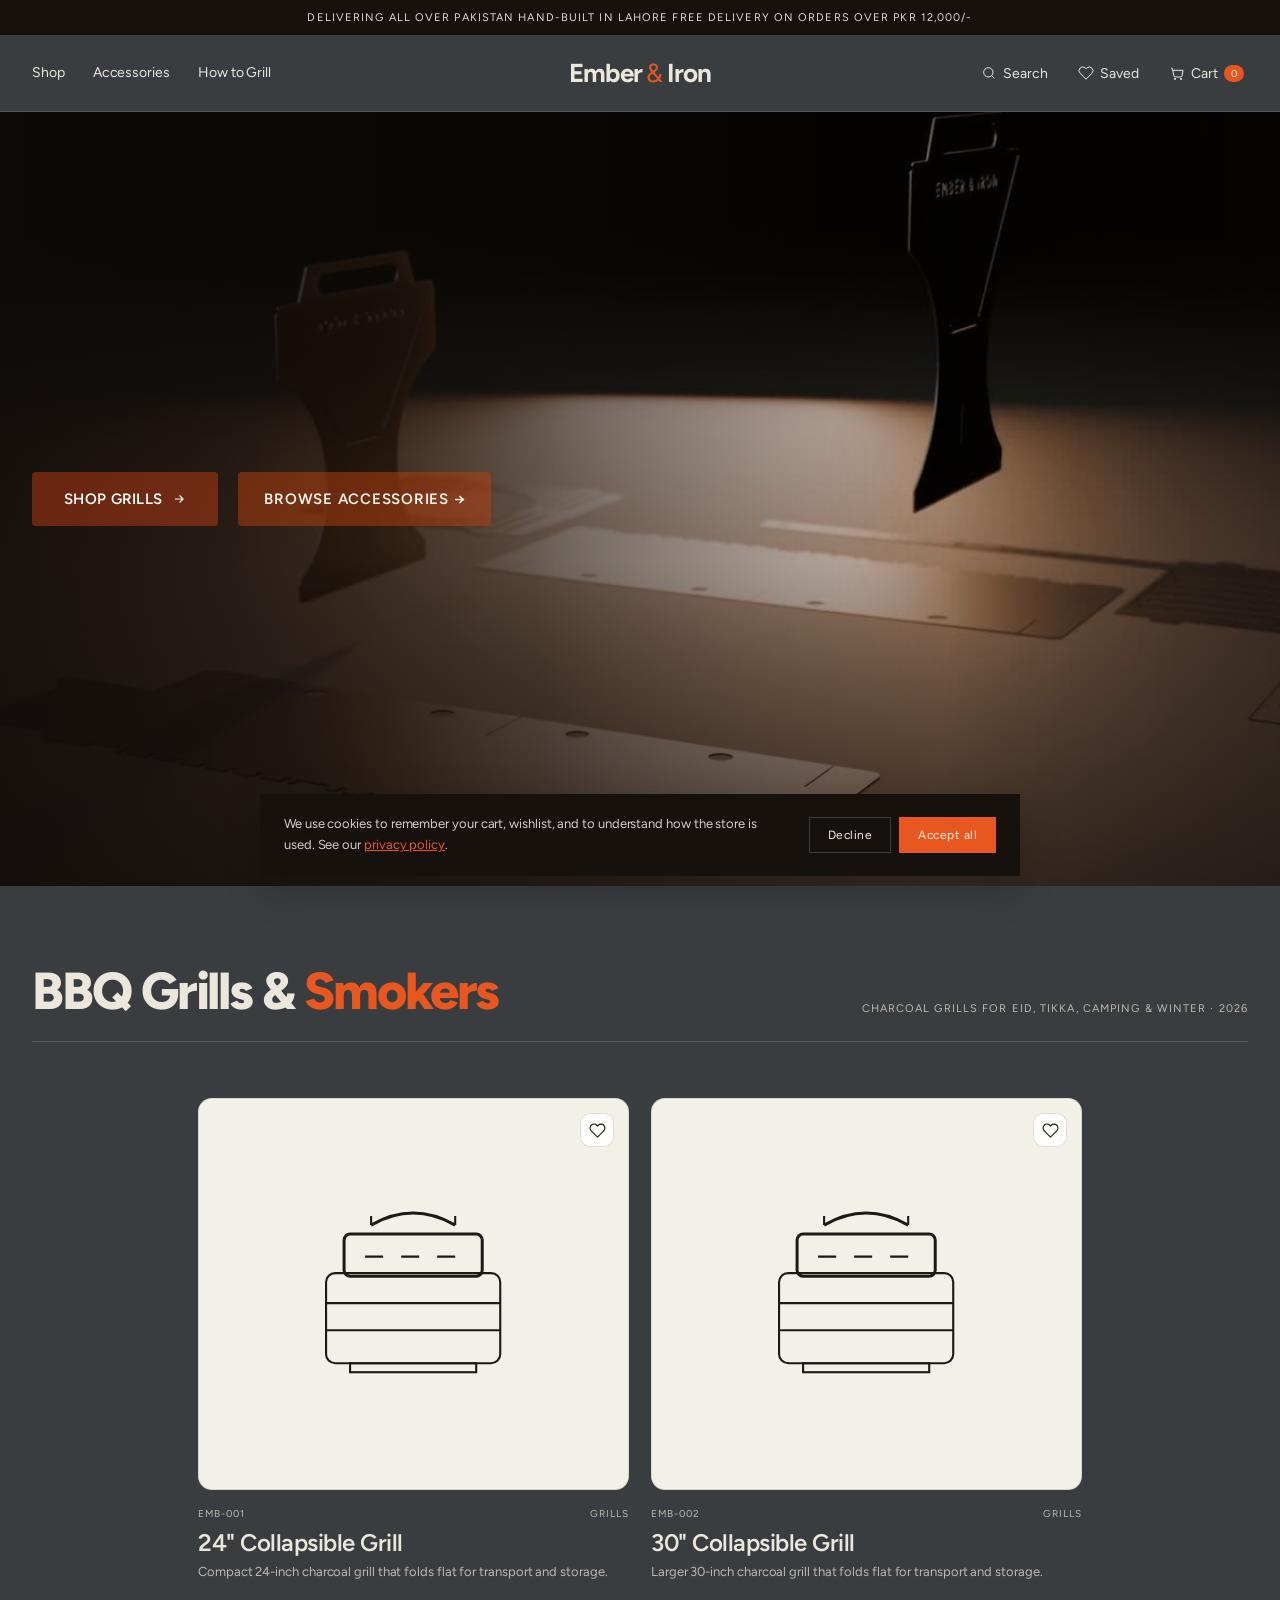
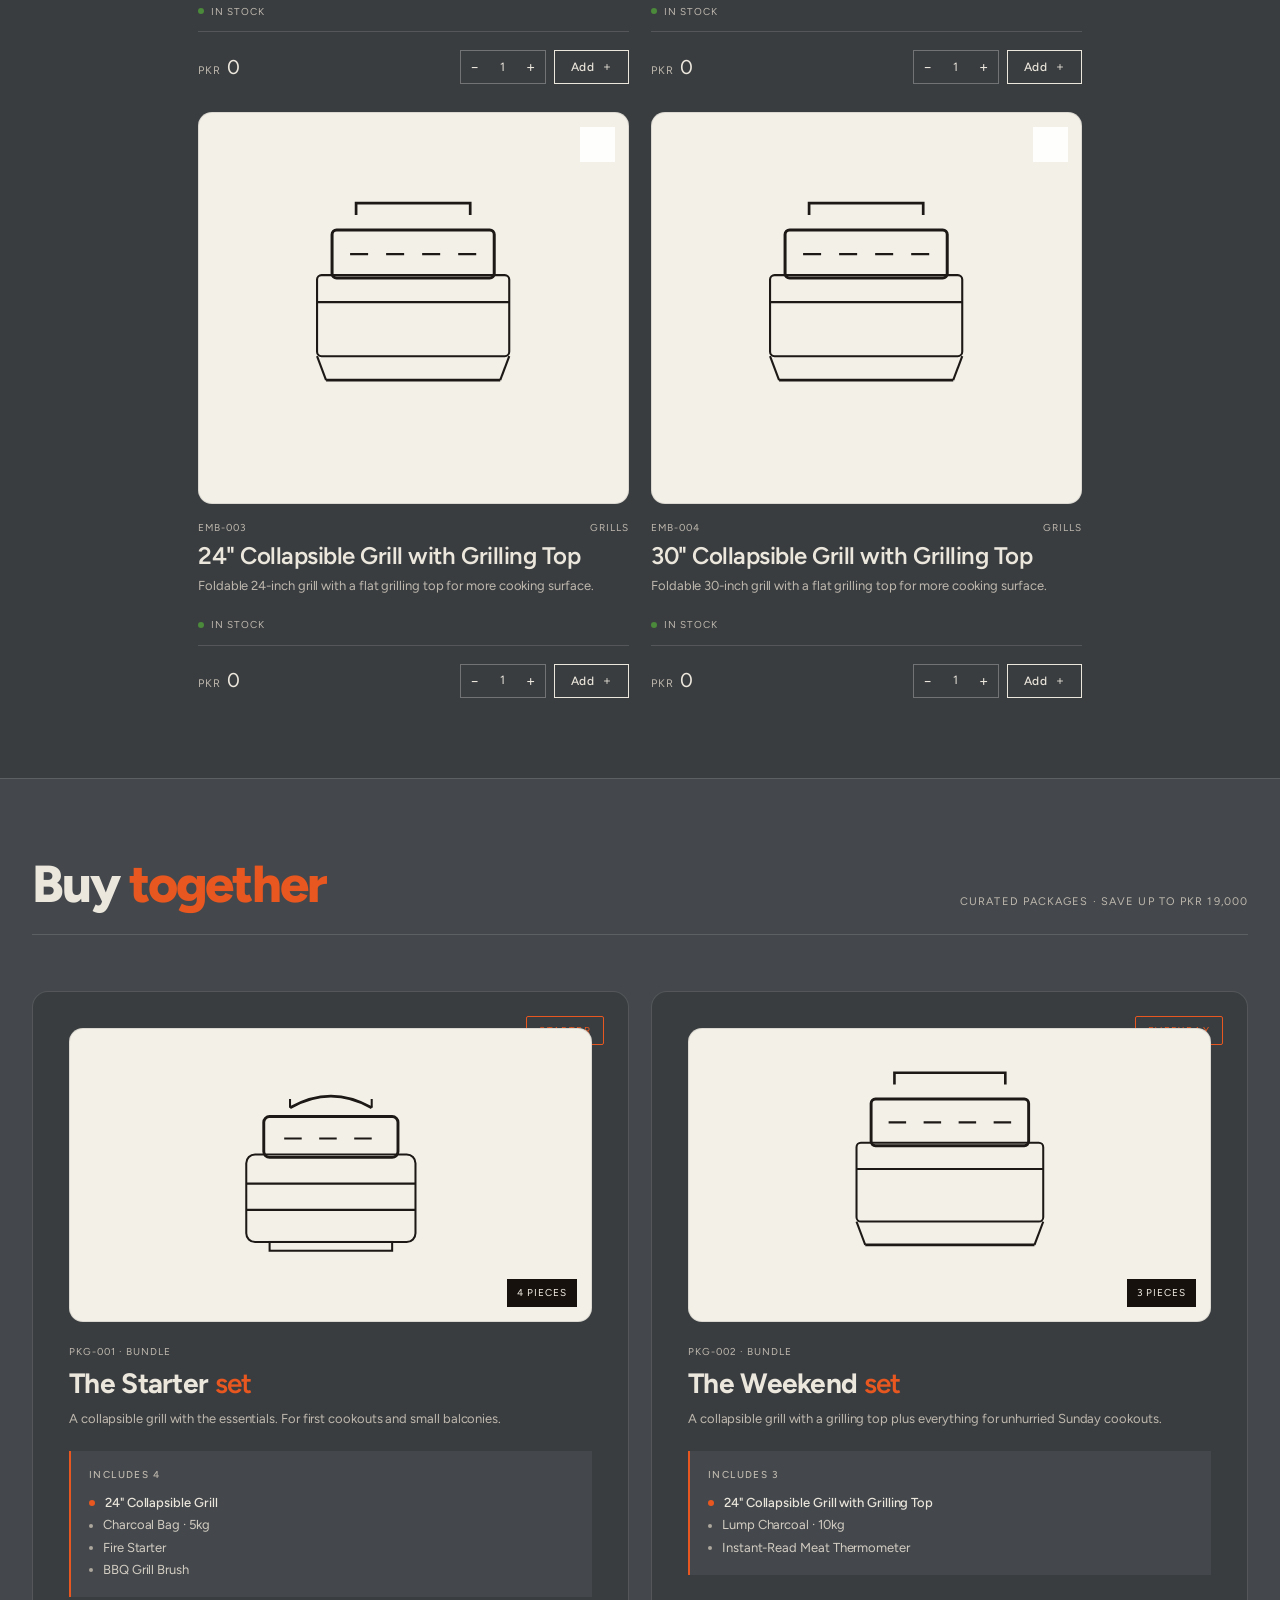
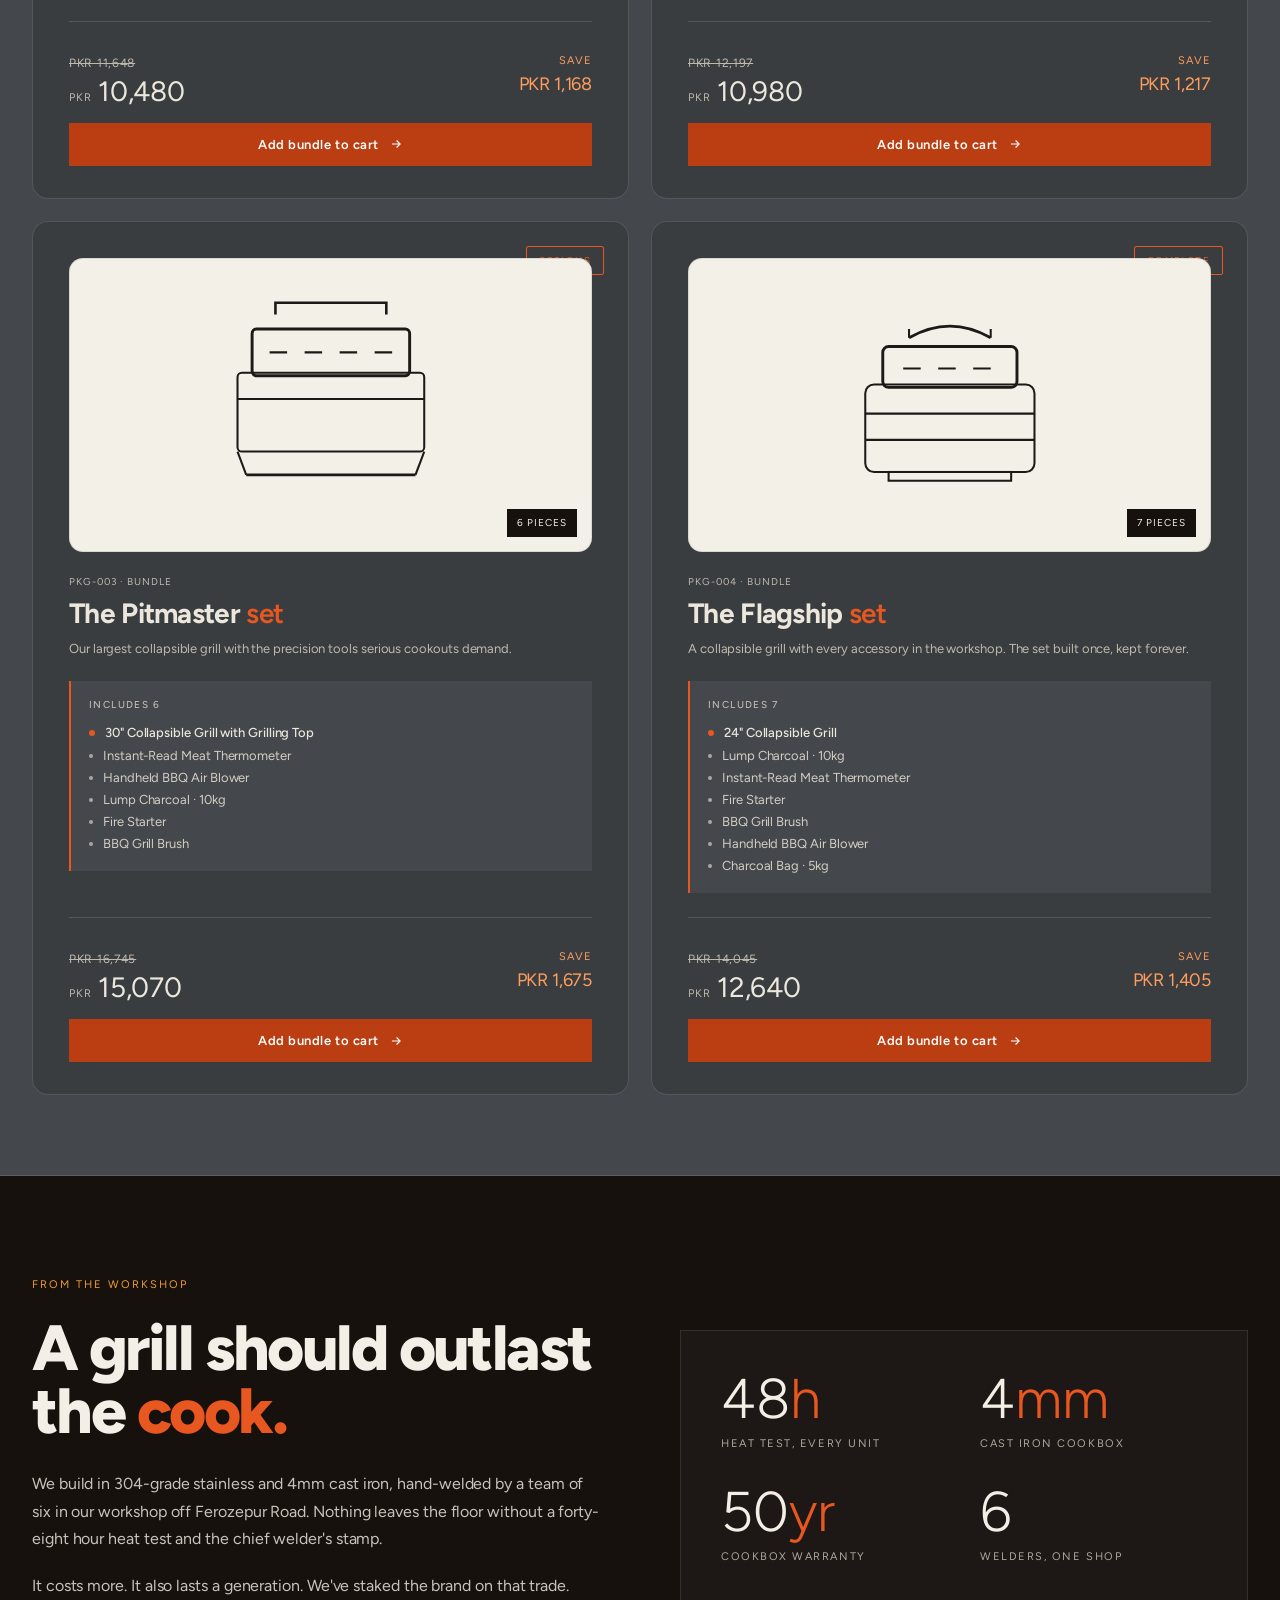
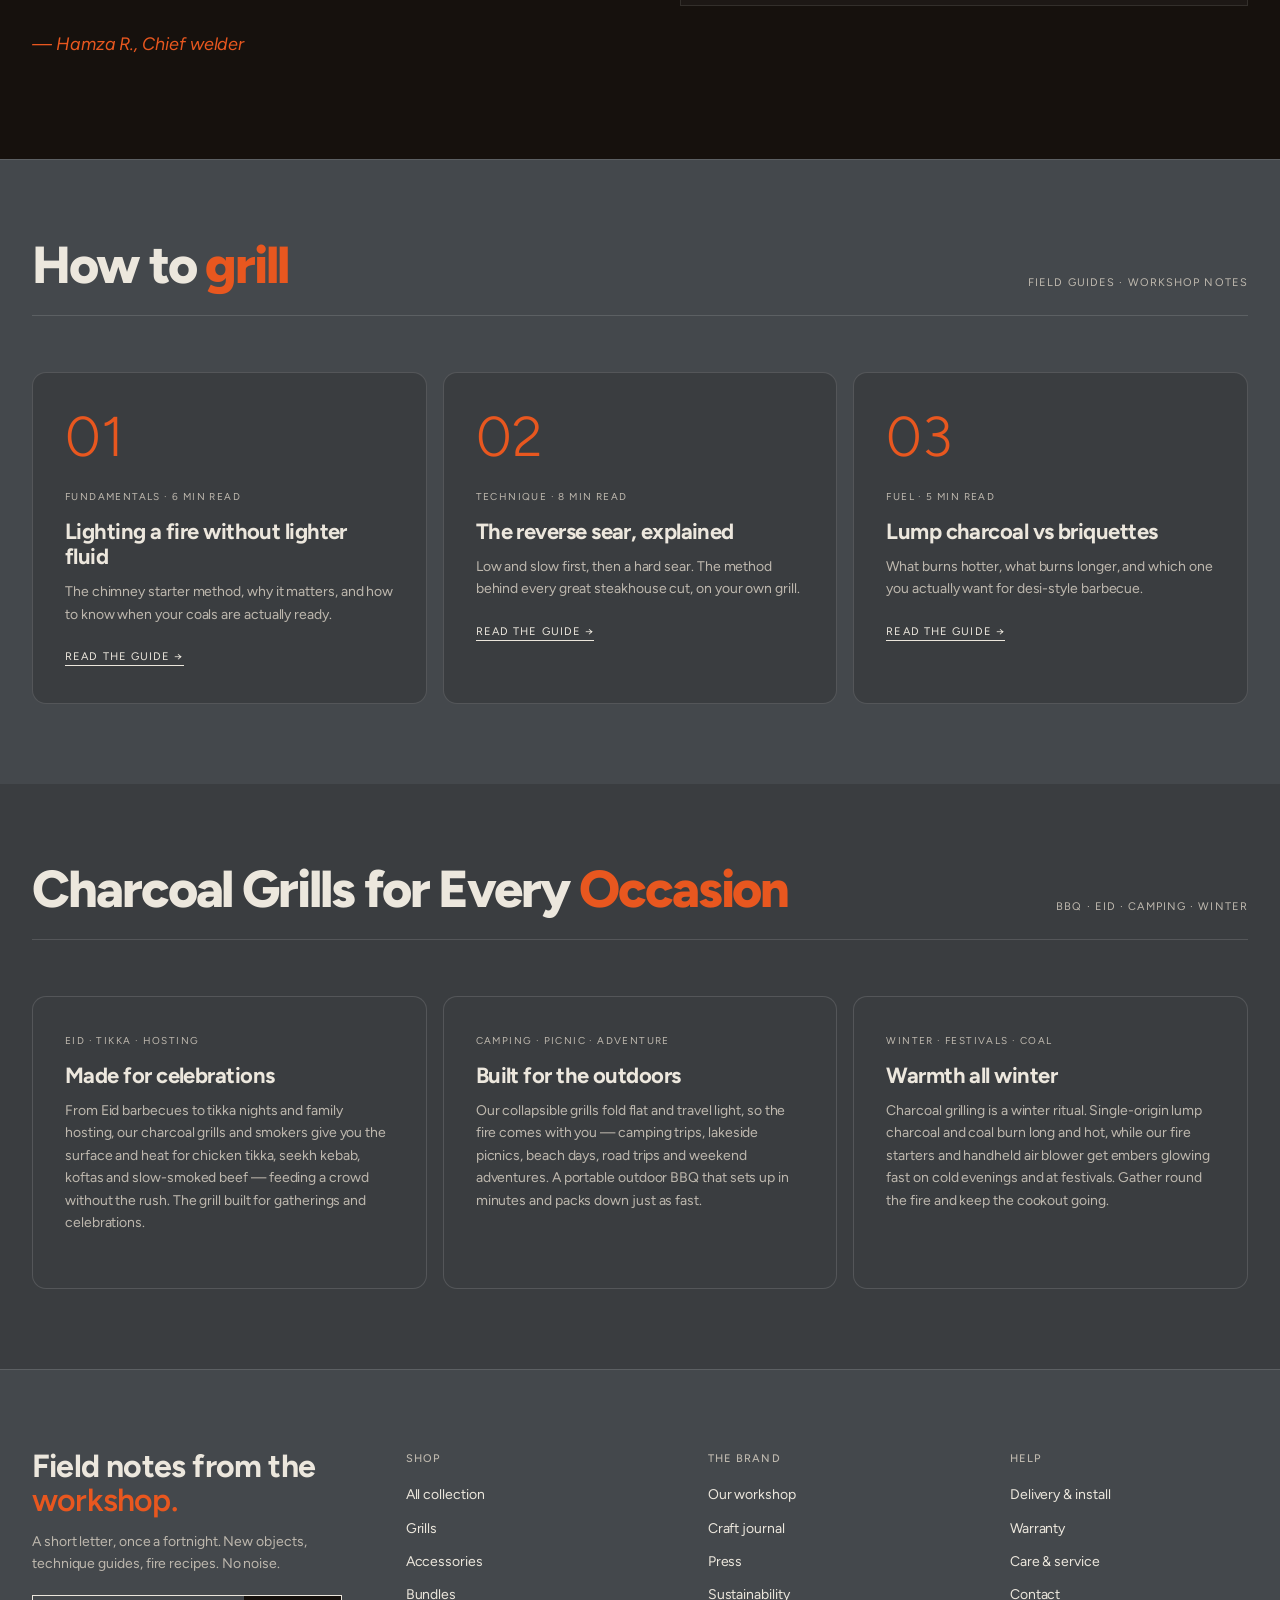
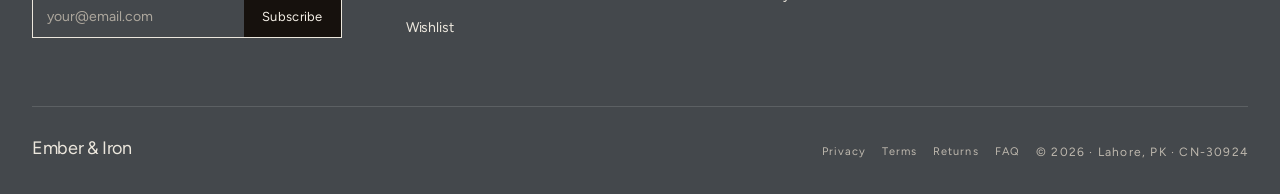
==== commit 300cd97f: "Add Google tag (gtag.js) and ecommerce conversion events Install the Google Ads global site tag (AW-" ====
--- a/index.html
+++ b/index.html
@@ -33,6 +33,15 @@
 
 <!-- Favicon (inline SVG flame mark) -->
 <link rel="icon" type="image/svg+xml" href="data:image/svg+xml;utf8,<svg xmlns='http://www.w3.org/2000/svg' viewBox='0 0 32 32'><rect width='32' height='32' fill='%231C1714'/><path d='M16 5 C 12 11 10 14 10 18 a 6 6 0 0 0 12 0 c 0 -3 -2 -6 -6 -13 z' fill='%23D64E1E'/><circle cx='16' cy='20' r='2.4' fill='%23F7F2E9'/></svg>">
+
+<!-- Google tag (gtag.js) -->
+<script async src="https://www.googletagmanager.com/gtag/js?id=AW-18285906090"></script>
+<script>
+  window.dataLayer = window.dataLayer || [];
+  function gtag(){dataLayer.push(arguments);}
+  gtag('js', new Date());
+  gtag('config', 'AW-18285906090');
+</script>
 
 <!-- Structured data: Organization/Store + WebSite + Product catalog + FAQ -->
 <script type="application/ld+json">
@@ -5417,6 +5426,24 @@
   `).join('');
 }
 
+// ===== Google Ads / analytics events (gtag) =====
+// Base tag lives in <head>. These fire GA4-style ecommerce events that Google
+// Ads maps to conversion actions (add_to_cart → "Add to basket", etc.).
+// Guarded so the store never breaks if gtag is blocked or not yet loaded.
+function gtagEvent(name, params) {
+  try {
+    if (typeof gtag === 'function') gtag('event', name, params || {});
+  } catch (e) { /* analytics must never break the store */ }
+}
+function gtagItems(items) {
+  return items.map(i => ({
+    item_id: i.id,
+    item_name: i.name,
+    price: i.price,
+    quantity: i.qty
+  }));
+}
+
 function addToCart(id, qty) {
   qty = Math.max(1, parseInt(qty, 10) || 1);
   const p = products.find(x => x.id === id);
@@ -5436,6 +5463,11 @@
   updateCartUI();
   const suffix = qty > 1 ? ` (×${qty})` : '';
   showToast(`${p.name}${suffix} added to your order`);
+  gtagEvent('add_to_cart', {
+    currency: 'PKR',
+    value: p.price * qty,
+    items: [{ item_id: p.id, item_name: p.name, price: p.price, quantity: qty }]
+  });
 }
 
 function renderStars(rating) {
@@ -6332,6 +6364,11 @@
 async function showCheckout() {
   const items = Object.values(cart);
   if (items.length === 0) return;
+  gtagEvent('begin_checkout', {
+    currency: 'PKR',
+    value: items.reduce((s, i) => s + i.qty * i.price, 0),
+    items: gtagItems(items)
+  });
   const btn = document.getElementById('checkout-btn');
   if (btn) { btn.disabled = true; btn.textContent = 'Taking you to checkout…'; }
   let url = null;
@@ -6548,6 +6585,14 @@
   };
   saveOrder(order);
   sendOrderEmail(order);
+  gtagEvent('purchase', {
+    transaction_id: ref,
+    currency: 'PKR',
+    value: total,
+    shipping: shipping,
+    tax: tax,
+    items: gtagItems(items)
+  });
   document.getElementById('order-ref').textContent = ref;
   // Clear cart and applied promo
   cart = {};
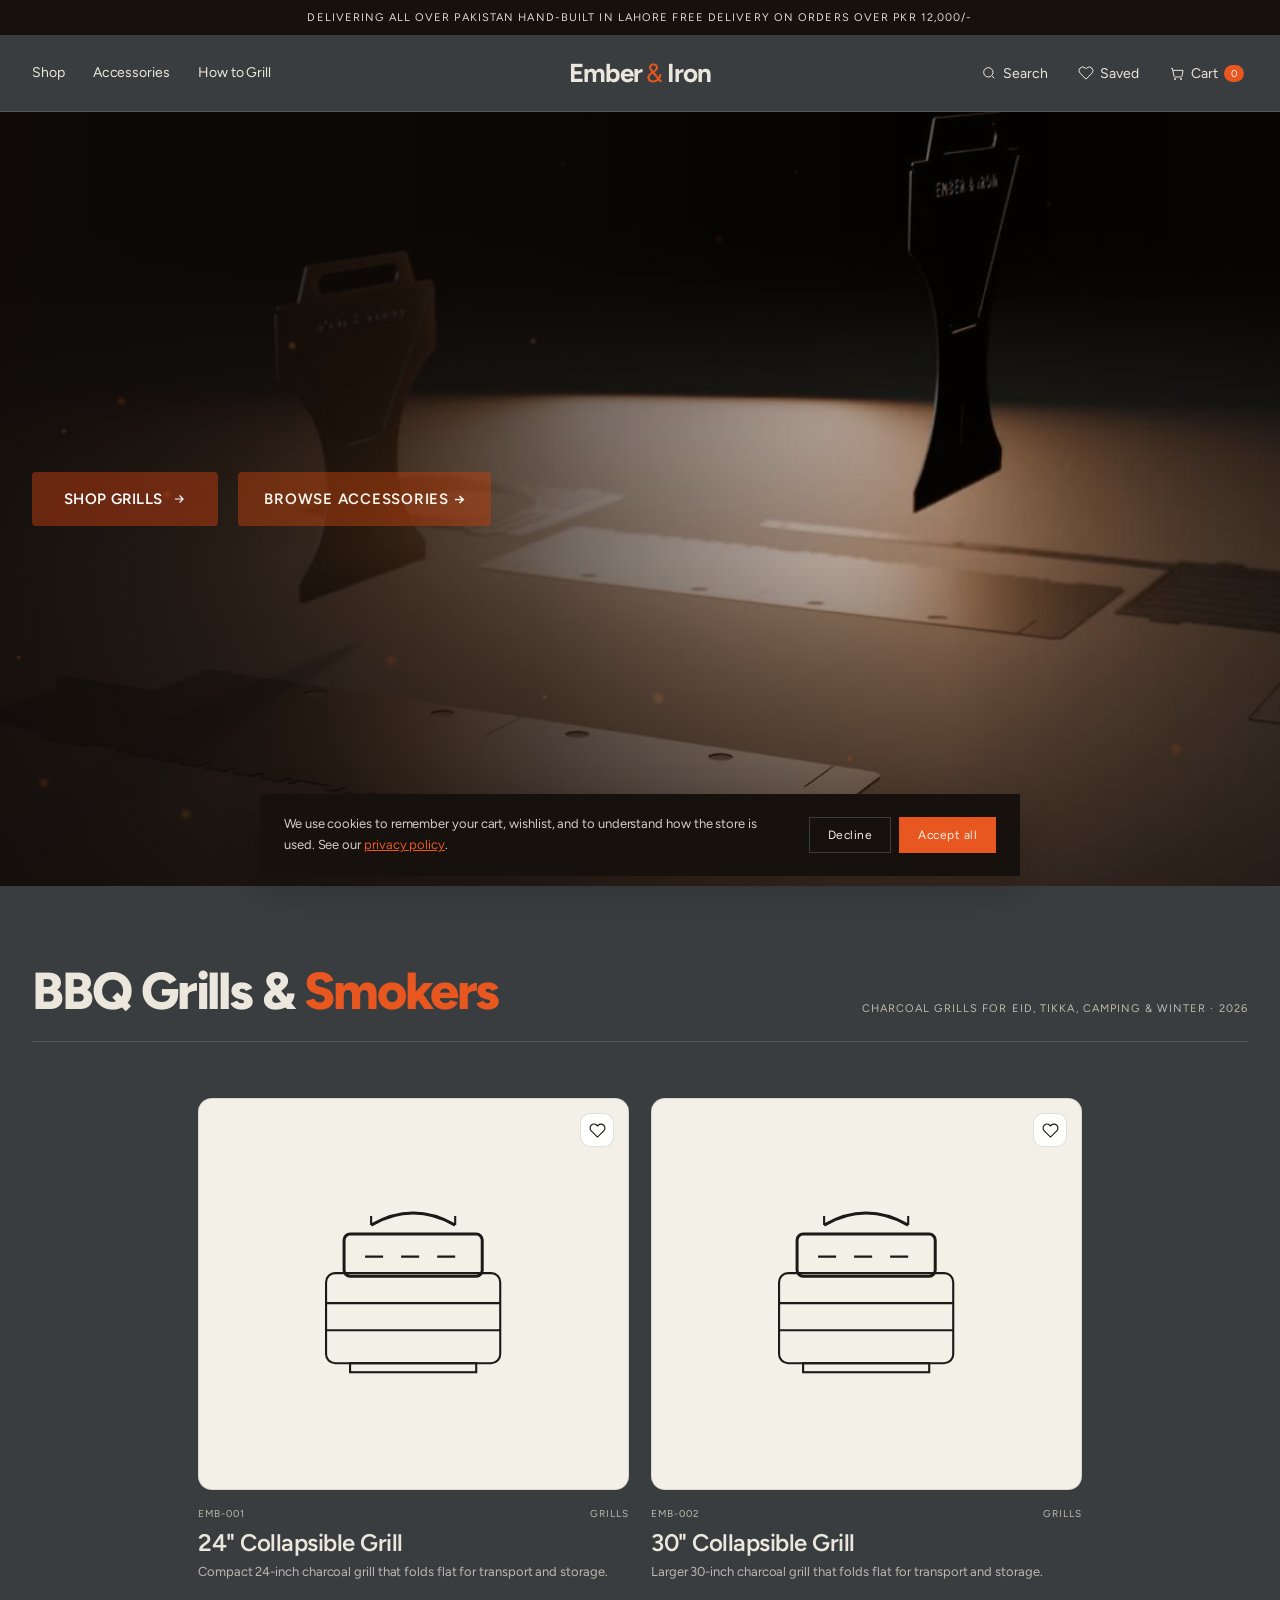
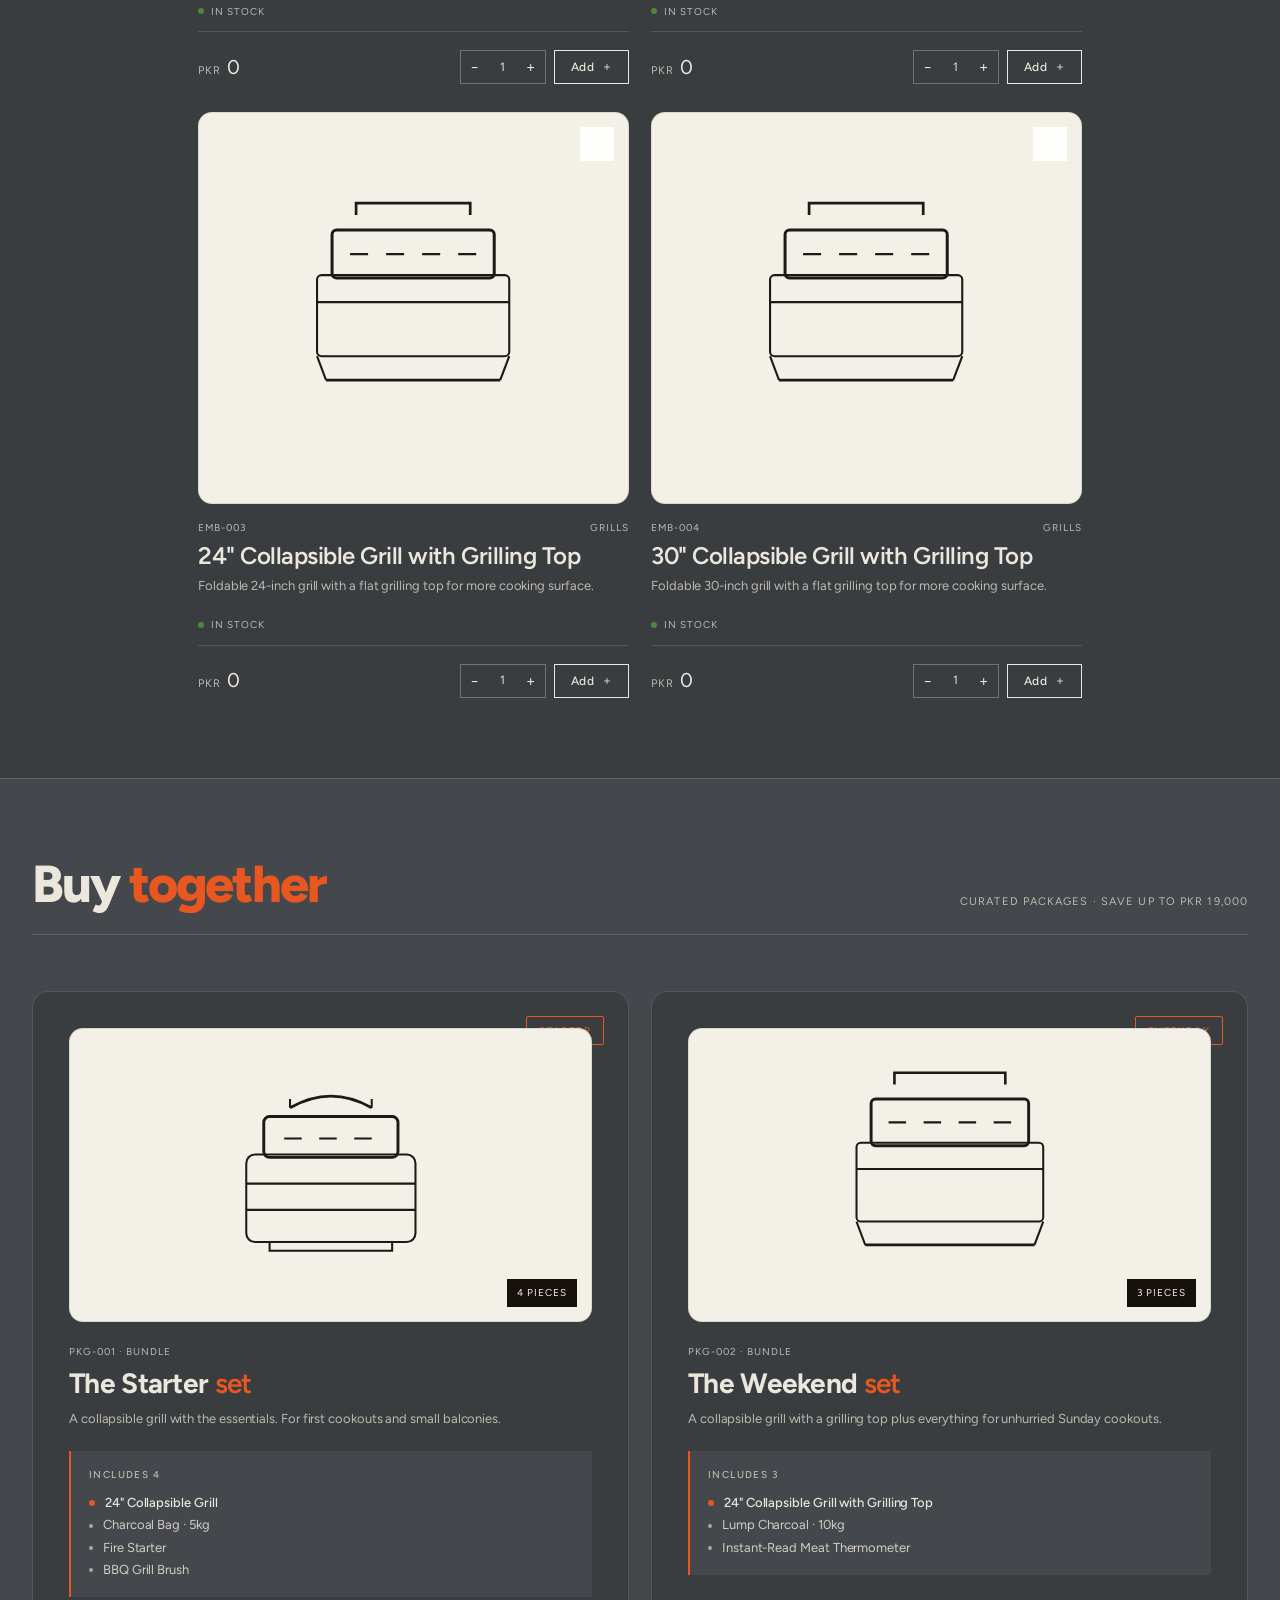
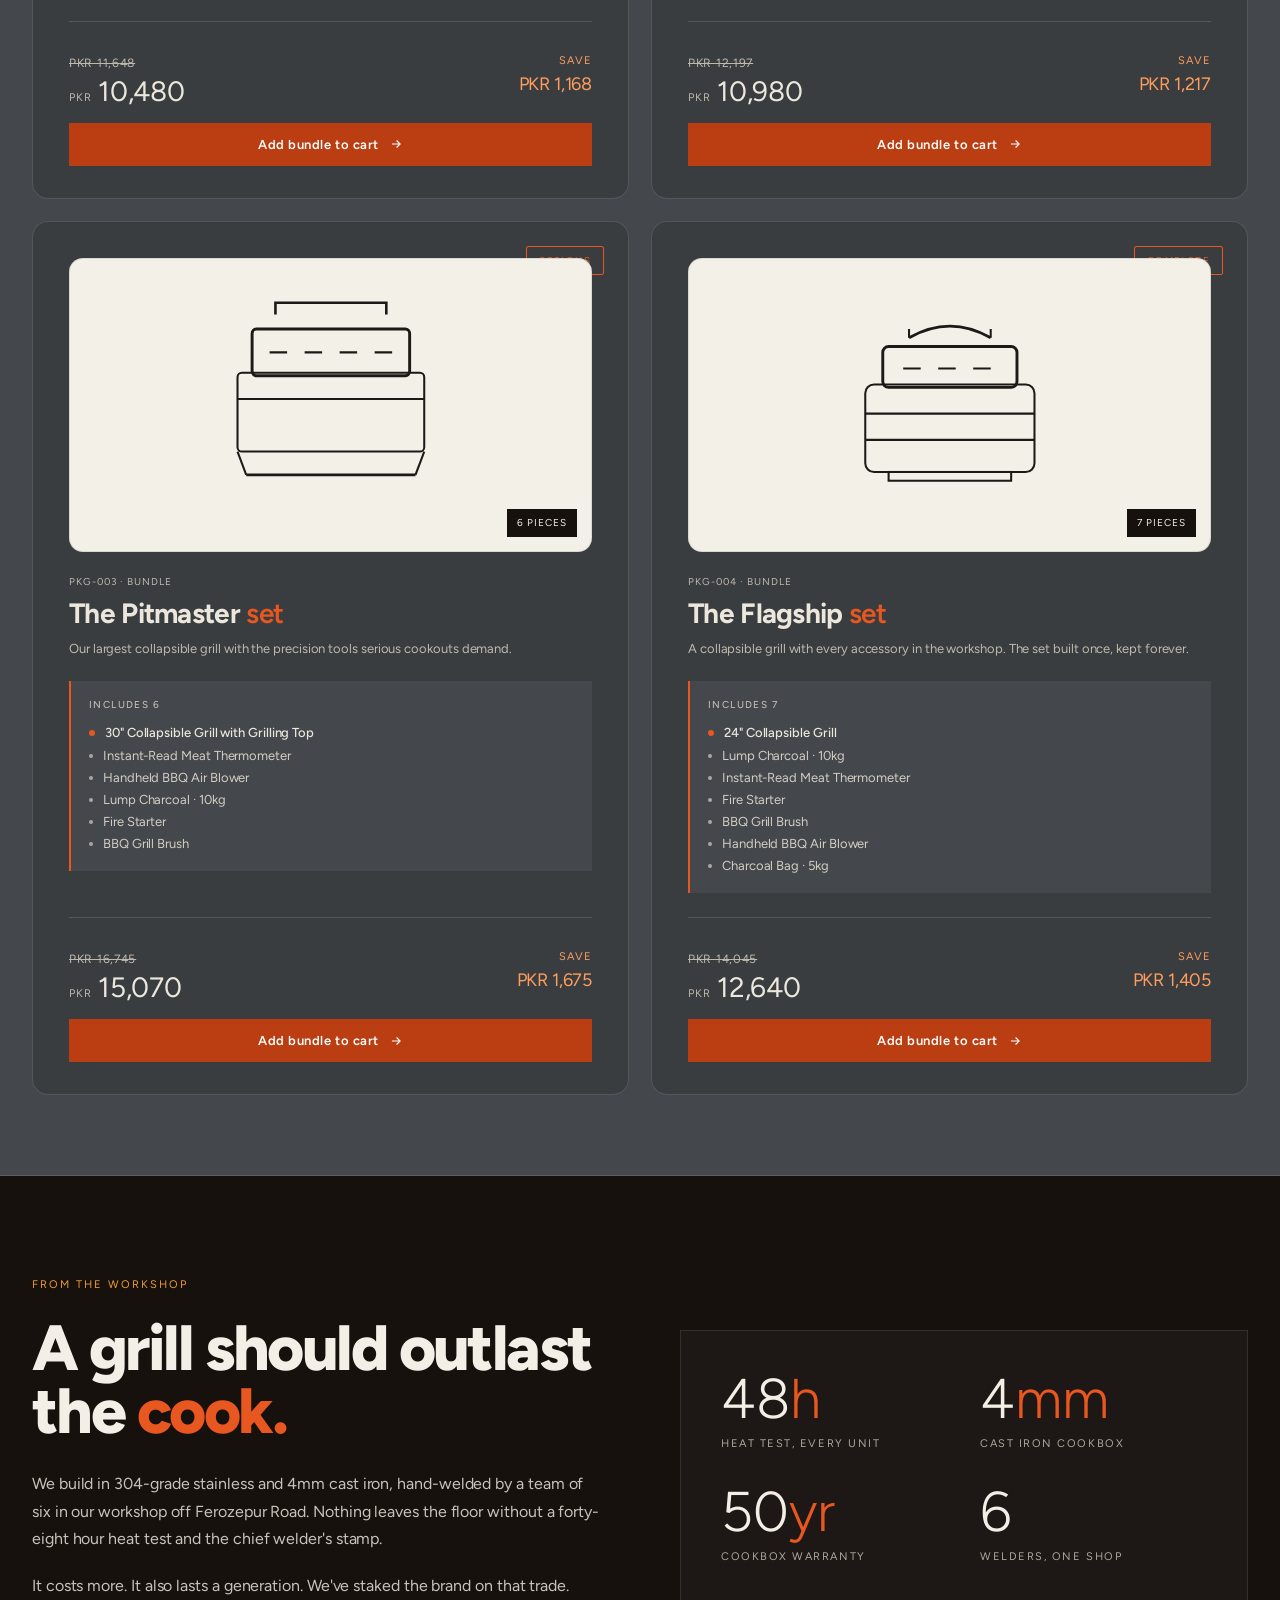
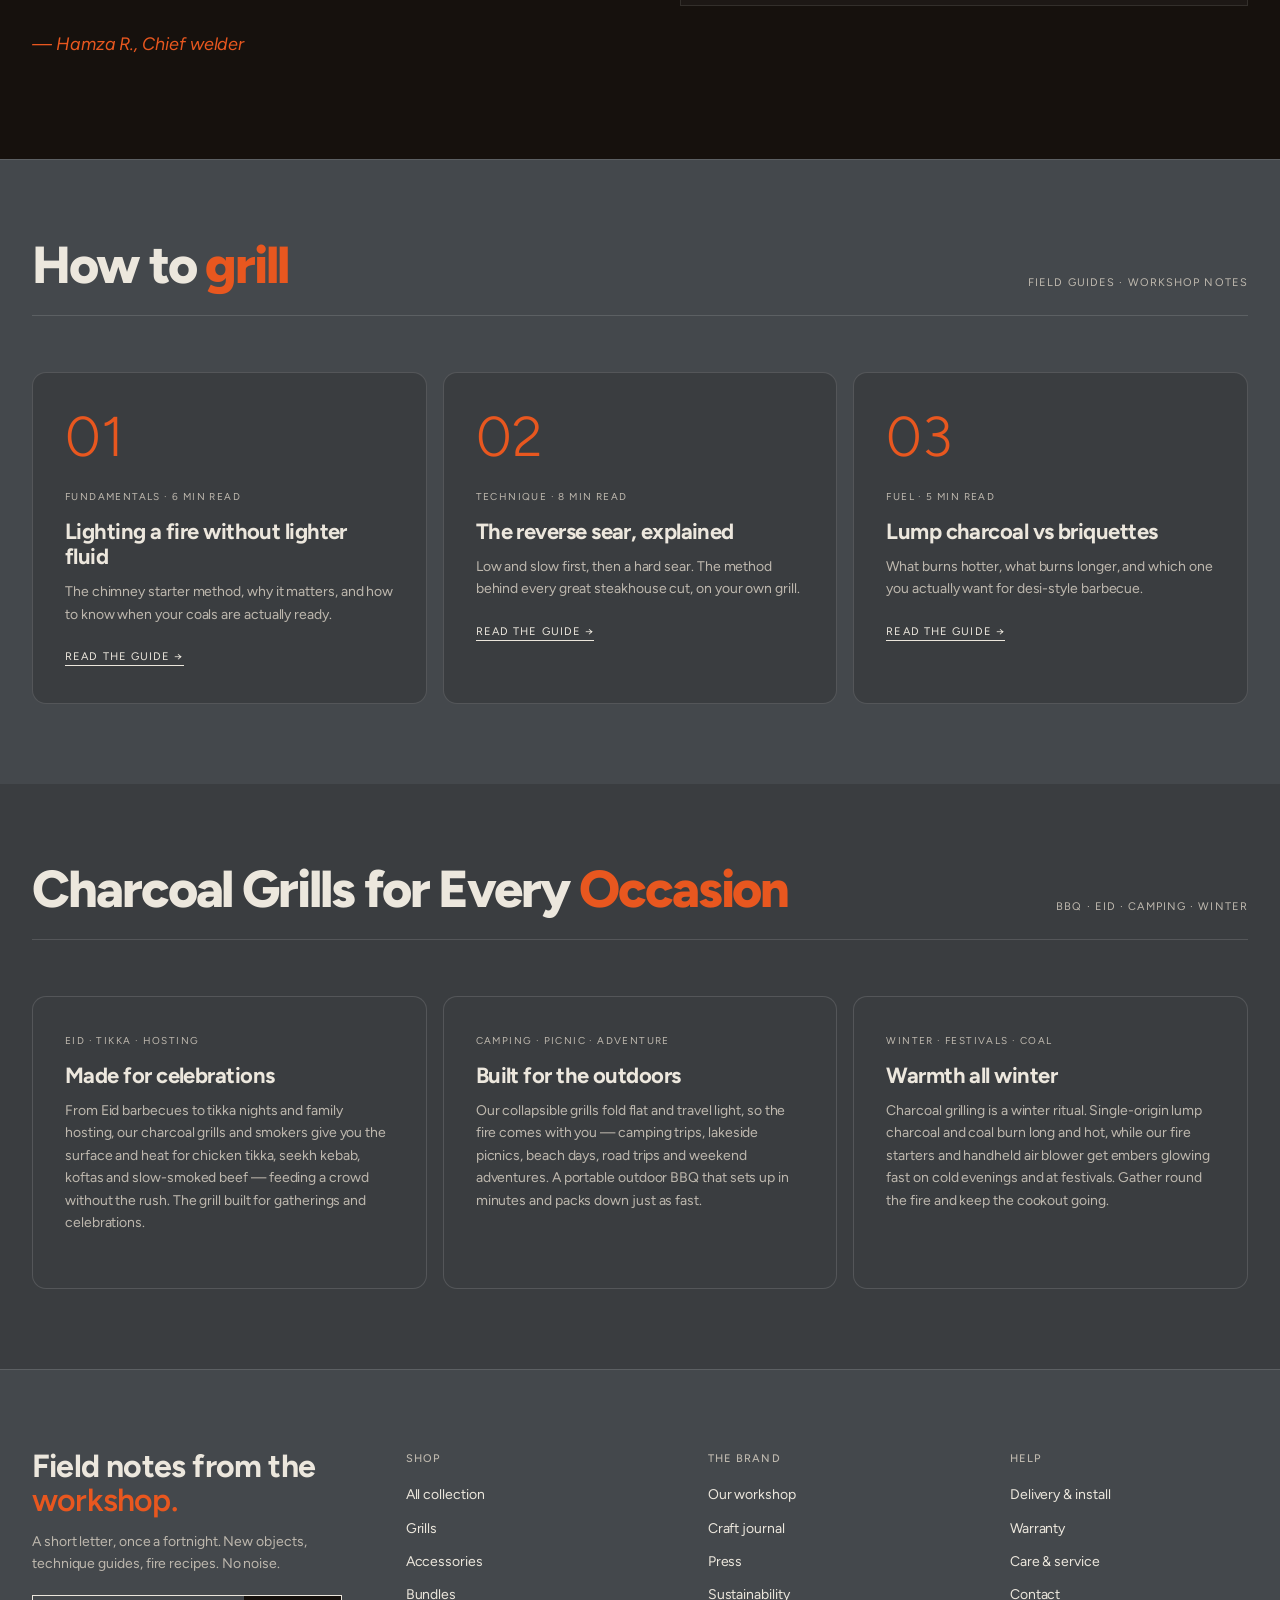
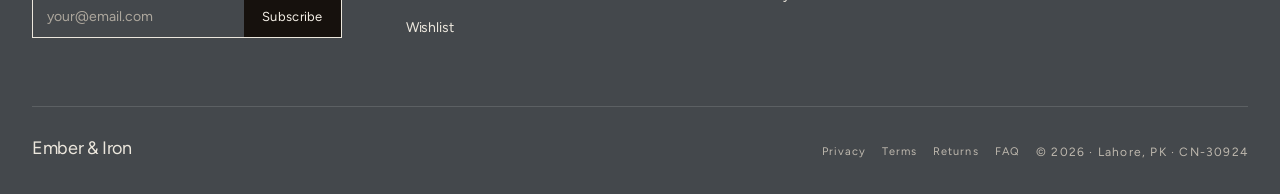
==== commit 14dc024f: "Remove hand-coded Google tag from index.html Reverts 300cd97. The store's Google tag (GT-T9KKCNQ3 + " ====
--- a/index.html
+++ b/index.html
@@ -33,15 +33,6 @@
 
 <!-- Favicon (inline SVG flame mark) -->
 <link rel="icon" type="image/svg+xml" href="data:image/svg+xml;utf8,<svg xmlns='http://www.w3.org/2000/svg' viewBox='0 0 32 32'><rect width='32' height='32' fill='%231C1714'/><path d='M16 5 C 12 11 10 14 10 18 a 6 6 0 0 0 12 0 c 0 -3 -2 -6 -6 -13 z' fill='%23D64E1E'/><circle cx='16' cy='20' r='2.4' fill='%23F7F2E9'/></svg>">
-
-<!-- Google tag (gtag.js) -->
-<script async src="https://www.googletagmanager.com/gtag/js?id=AW-18285906090"></script>
-<script>
-  window.dataLayer = window.dataLayer || [];
-  function gtag(){dataLayer.push(arguments);}
-  gtag('js', new Date());
-  gtag('config', 'AW-18285906090');
-</script>
 
 <!-- Structured data: Organization/Store + WebSite + Product catalog + FAQ -->
 <script type="application/ld+json">
@@ -5426,24 +5417,6 @@
   `).join('');
 }
 
-// ===== Google Ads / analytics events (gtag) =====
-// Base tag lives in <head>. These fire GA4-style ecommerce events that Google
-// Ads maps to conversion actions (add_to_cart → "Add to basket", etc.).
-// Guarded so the store never breaks if gtag is blocked or not yet loaded.
-function gtagEvent(name, params) {
-  try {
-    if (typeof gtag === 'function') gtag('event', name, params || {});
-  } catch (e) { /* analytics must never break the store */ }
-}
-function gtagItems(items) {
-  return items.map(i => ({
-    item_id: i.id,
-    item_name: i.name,
-    price: i.price,
-    quantity: i.qty
-  }));
-}
-
 function addToCart(id, qty) {
   qty = Math.max(1, parseInt(qty, 10) || 1);
   const p = products.find(x => x.id === id);
@@ -5463,11 +5436,6 @@
   updateCartUI();
   const suffix = qty > 1 ? ` (×${qty})` : '';
   showToast(`${p.name}${suffix} added to your order`);
-  gtagEvent('add_to_cart', {
-    currency: 'PKR',
-    value: p.price * qty,
-    items: [{ item_id: p.id, item_name: p.name, price: p.price, quantity: qty }]
-  });
 }
 
 function renderStars(rating) {
@@ -6364,11 +6332,6 @@
 async function showCheckout() {
   const items = Object.values(cart);
   if (items.length === 0) return;
-  gtagEvent('begin_checkout', {
-    currency: 'PKR',
-    value: items.reduce((s, i) => s + i.qty * i.price, 0),
-    items: gtagItems(items)
-  });
   const btn = document.getElementById('checkout-btn');
   if (btn) { btn.disabled = true; btn.textContent = 'Taking you to checkout…'; }
   let url = null;
@@ -6585,14 +6548,6 @@
   };
   saveOrder(order);
   sendOrderEmail(order);
-  gtagEvent('purchase', {
-    transaction_id: ref,
-    currency: 'PKR',
-    value: total,
-    shipping: shipping,
-    tax: tax,
-    items: gtagItems(items)
-  });
   document.getElementById('order-ref').textContent = ref;
   // Clear cart and applied promo
   cart = {};
